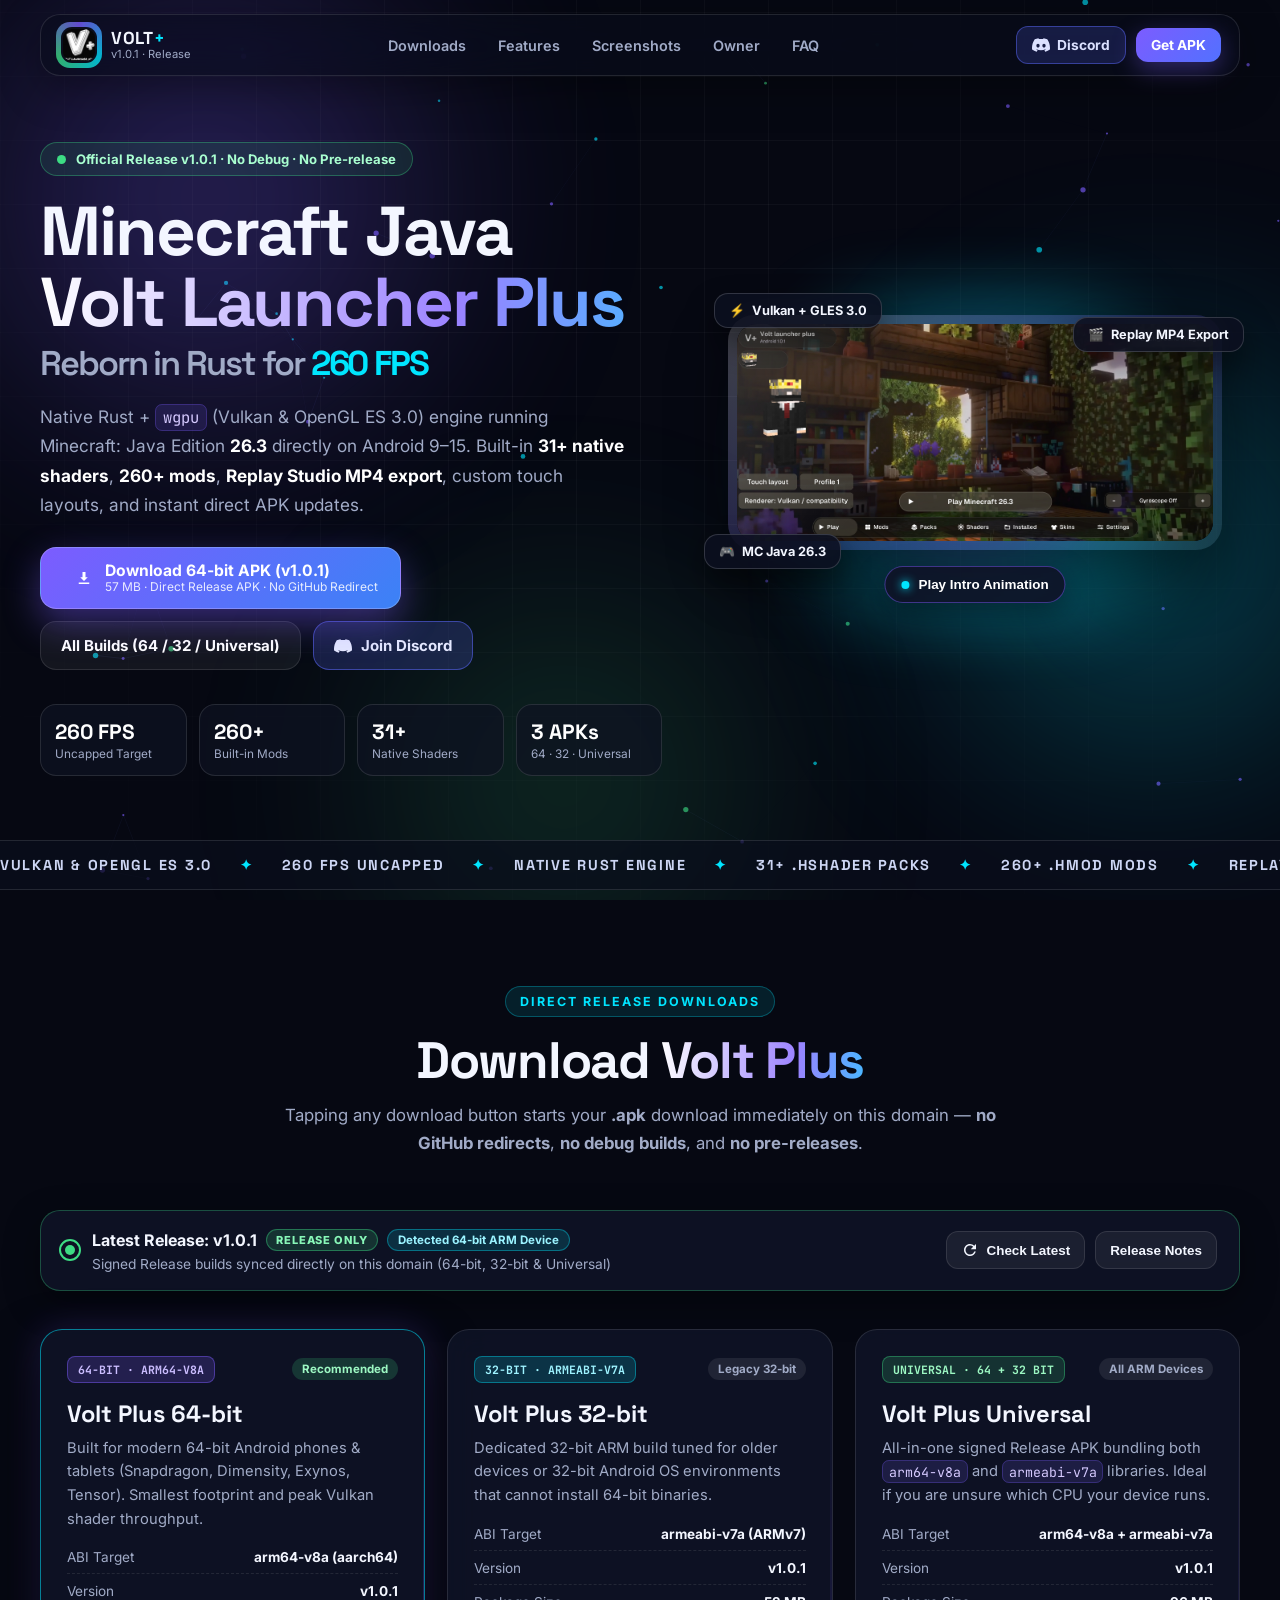
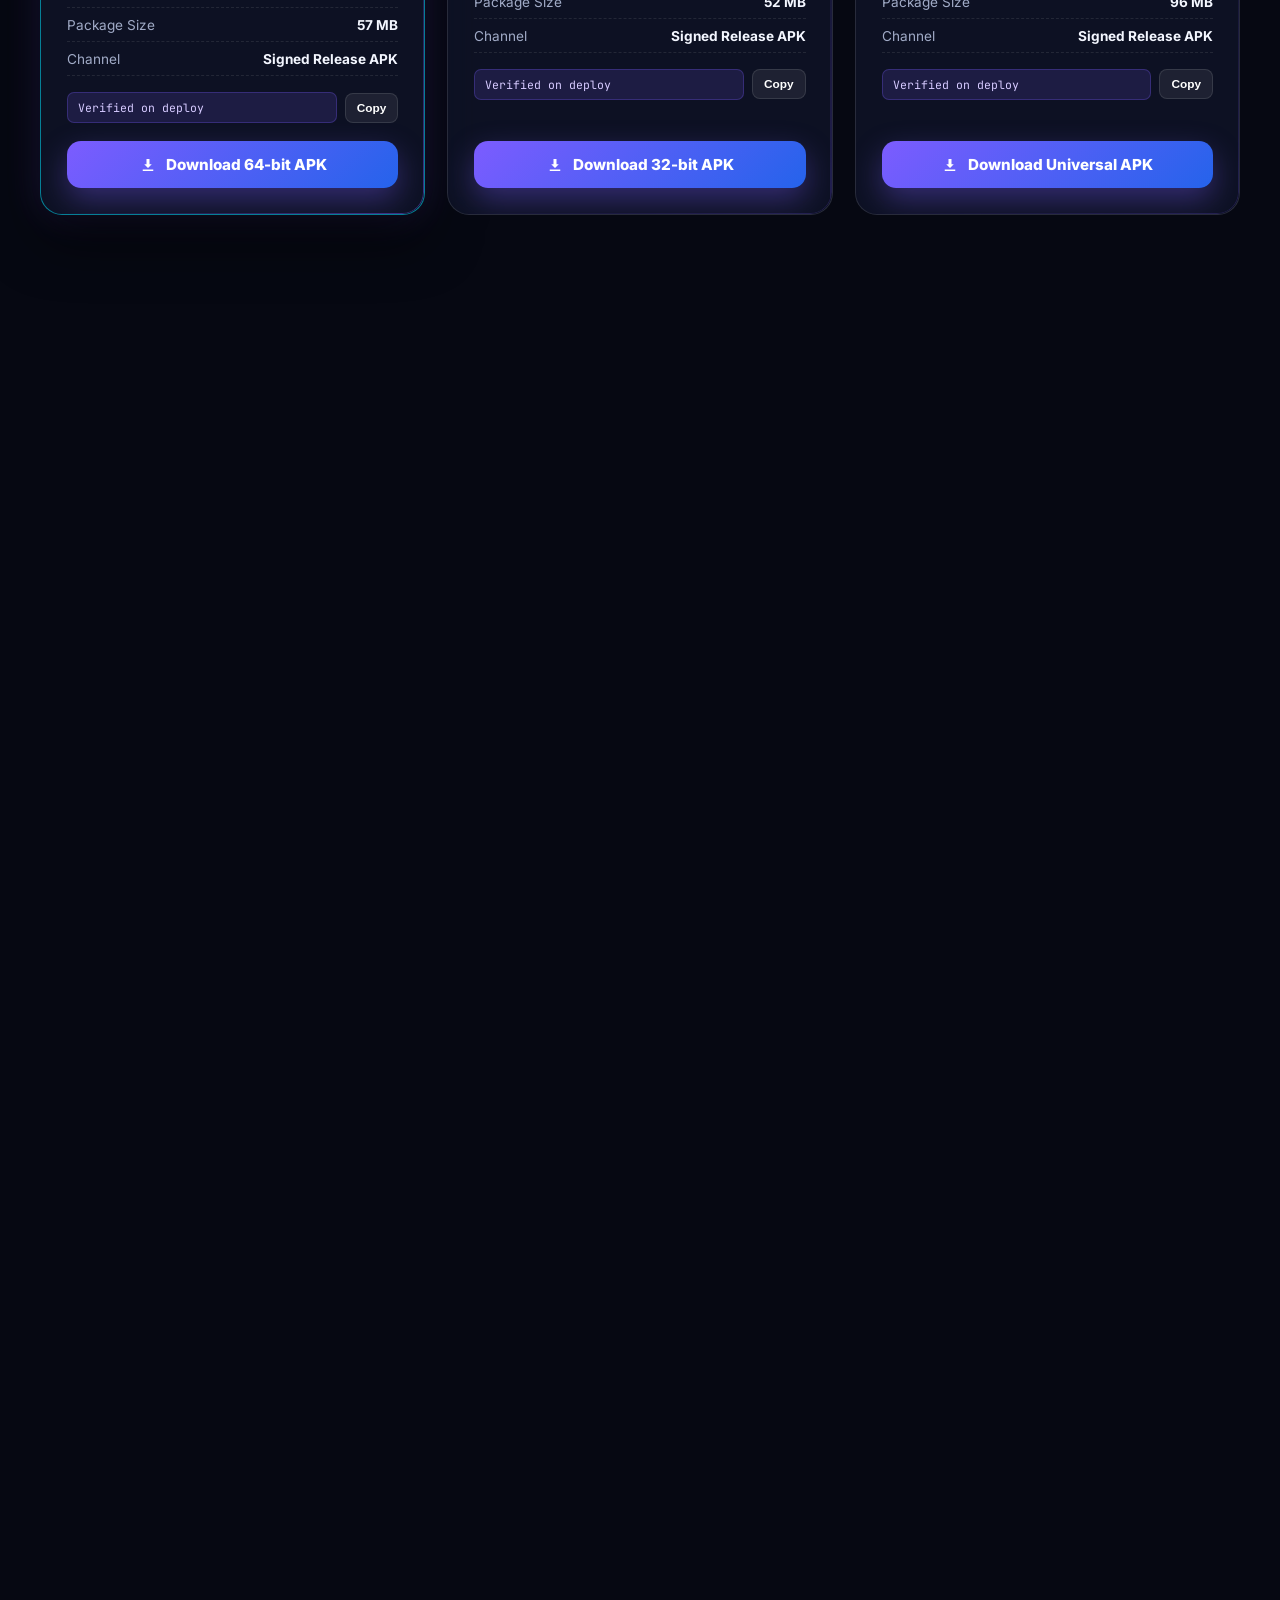
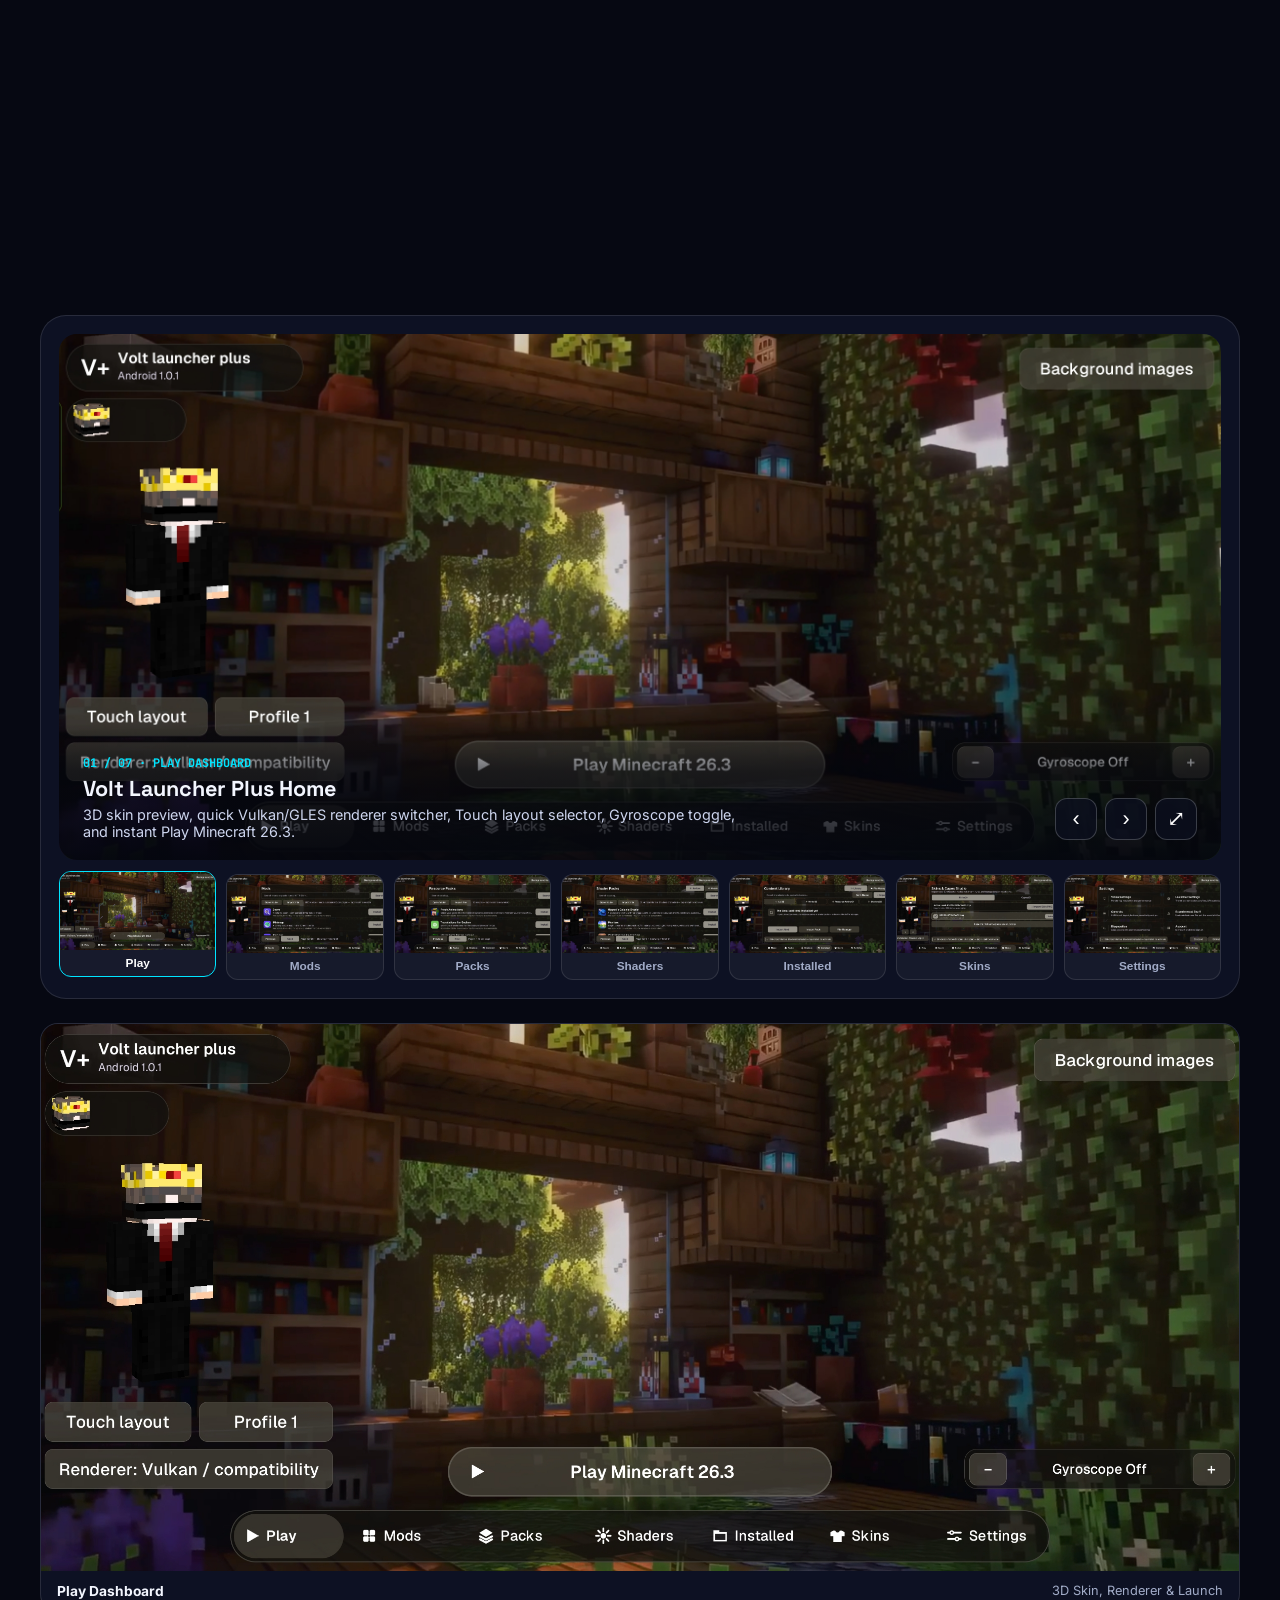
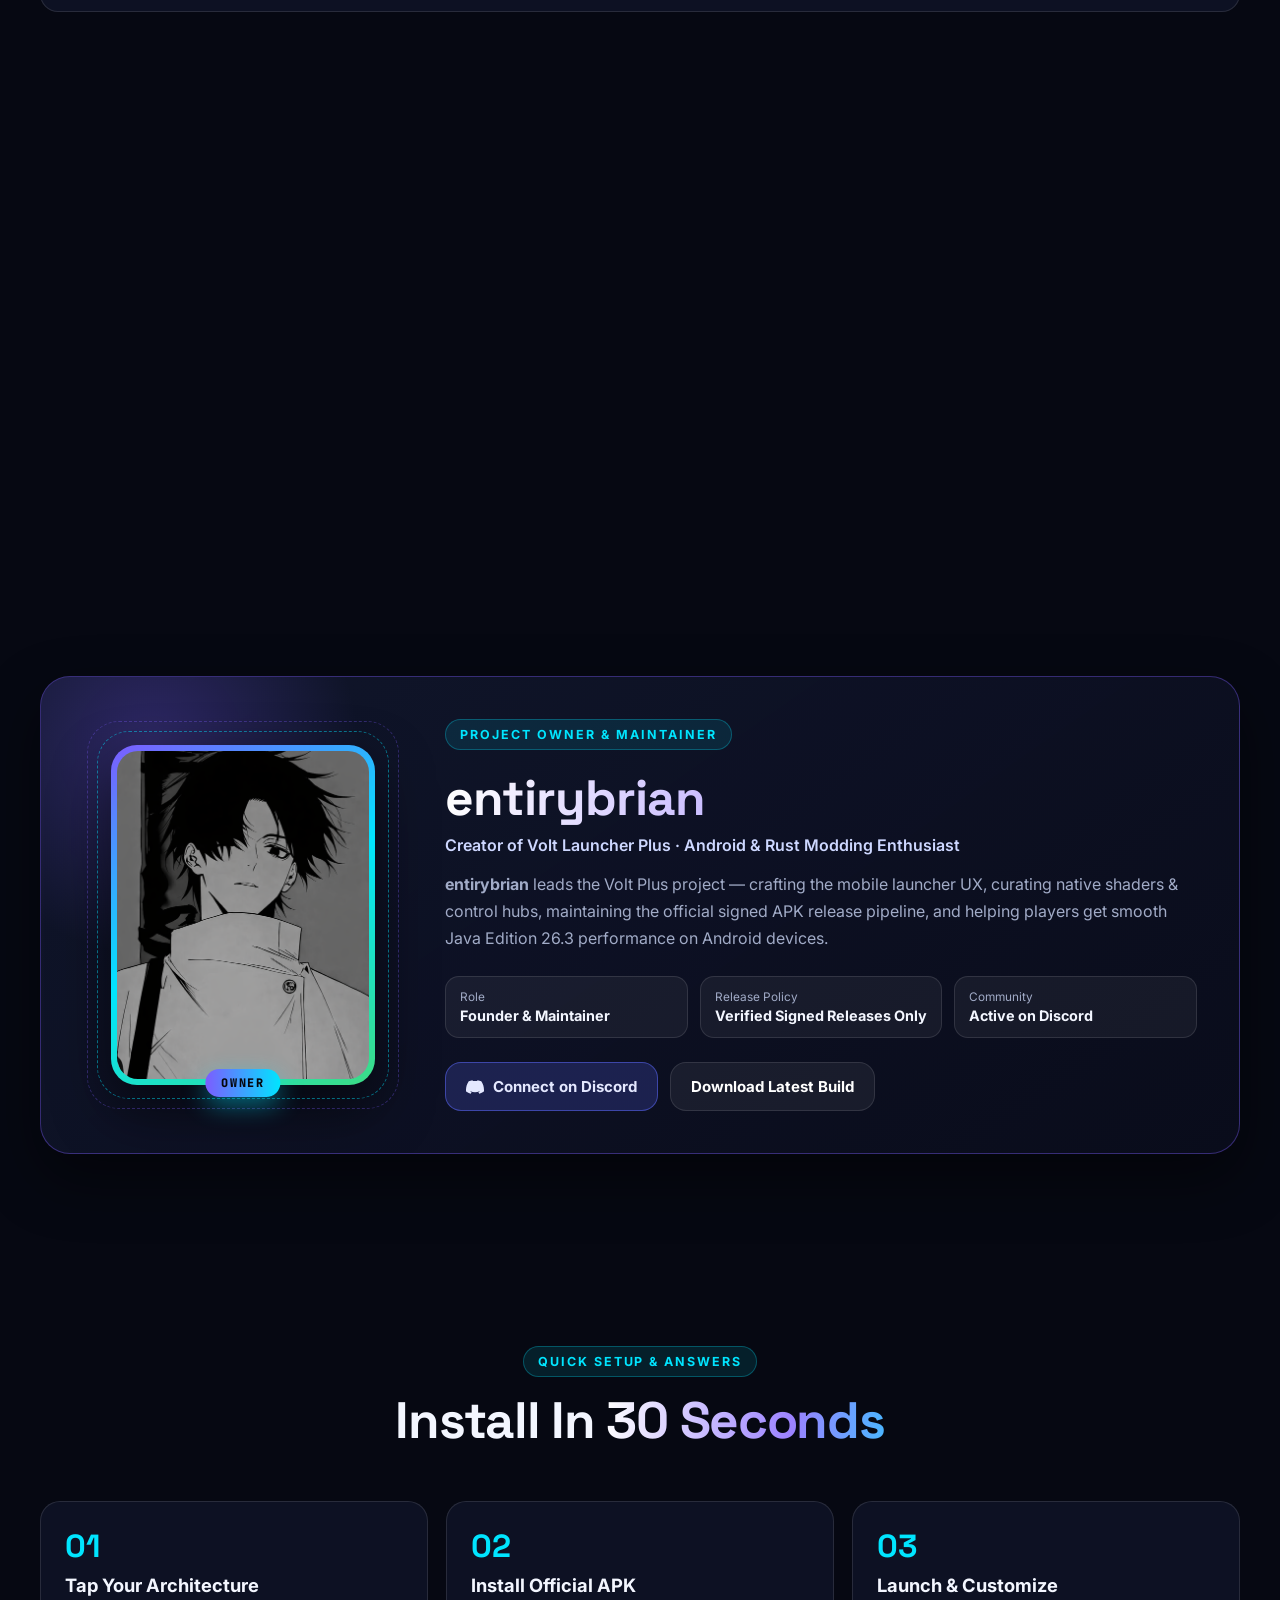
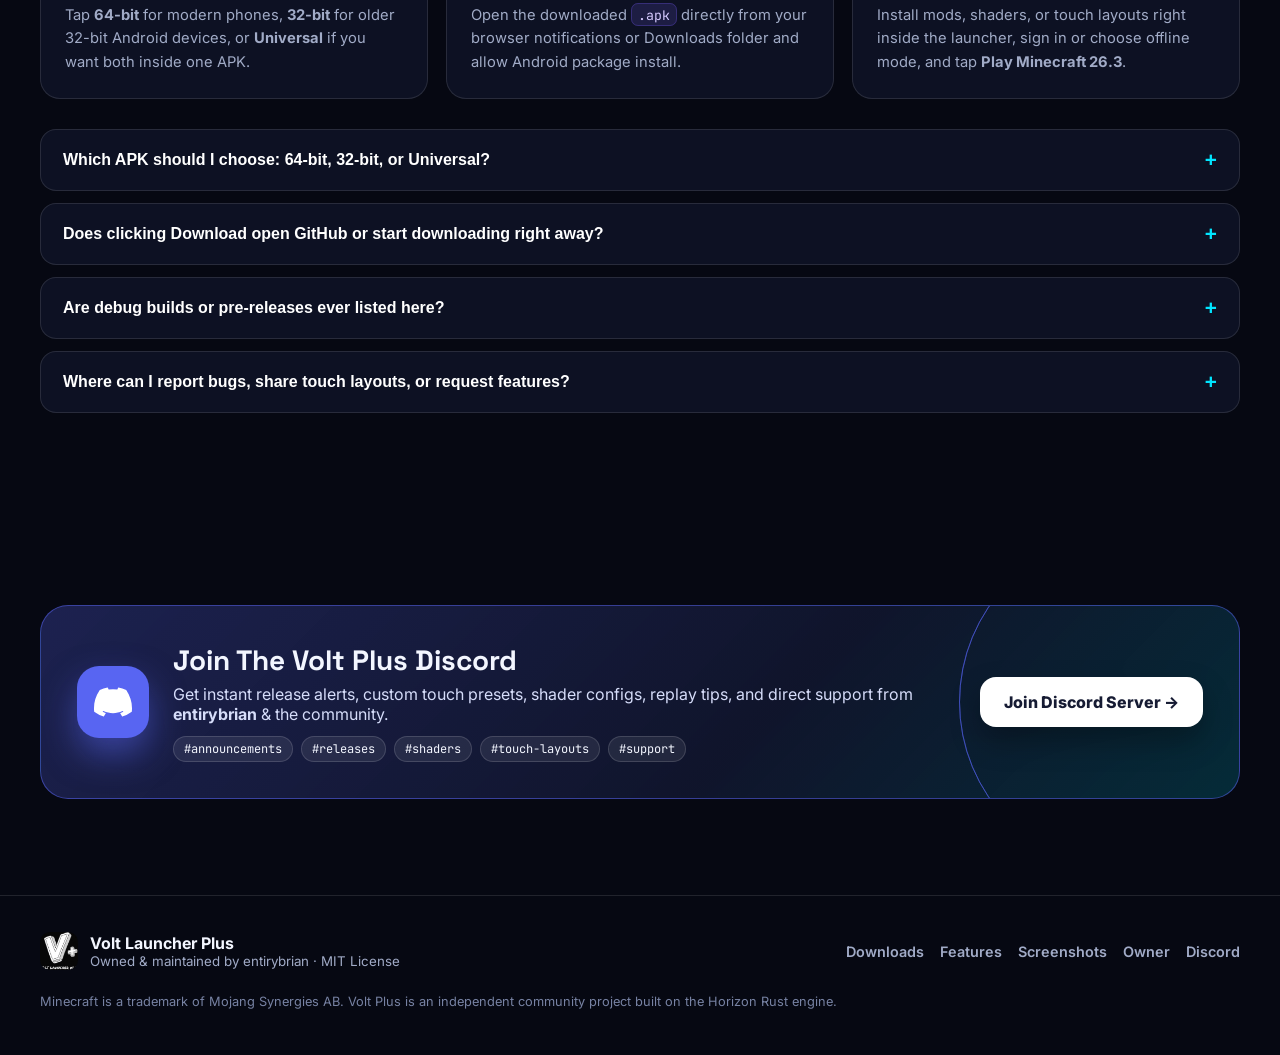
==== website/index.html @ c7ff3bae "Add animated Volt Plus GitHub Pages site with release-only auto-updating APK downloads Co-authored-b" ====
<!DOCTYPE html>
<html lang="en">
<head>
  <meta charset="UTF-8" />
  <meta name="viewport" content="width=device-width, initial-scale=1.0, viewport-fit=cover" />
  <meta name="theme-color" content="#070913" />
  <title>Volt Plus — Native Minecraft Java 26.3 for Android</title>
  <meta
    name="description"
    content="Volt Launcher Plus: high-performance native Android port of Minecraft Java Edition 26.3 powered by Rust & wgpu (Vulkan & GLES 3.0). Download official 64-bit, 32-bit, and Universal Release APKs."
  />
  <meta property="og:title" content="Volt Plus — Native Minecraft Java 26.3 for Android" />
  <meta
    property="og:description"
    content="260 FPS uncapped, built-in shaders, 260+ mods, Replay Studio MP4 export, Control Hub, and direct official Release APK downloads."
  />
  <meta property="og:image" content="assets/screen-launcher.jpg" />
  <link rel="icon" type="image/png" href="assets/logo.png" />
  <link rel="preconnect" href="https://fonts.googleapis.com" />
  <link rel="preconnect" href="https://fonts.gstatic.com" crossorigin />
  <link
    href="https://fonts.googleapis.com/css2?family=Inter:wght@400;500;600;700;800&family=JetBrains+Mono:wght@500;700&family=Space+Grotesk:wght@500;700;800&display=swap"
    rel="stylesheet"
  />
  <link rel="stylesheet" href="styles.css" />
</head>
<body>
  <!-- Scroll progress bar -->
  <div class="scroll-progress" id="scrollProgress" aria-hidden="true"></div>

  <!-- Interactive Animated Background Layers -->
  <canvas id="particleCanvas" aria-hidden="true"></canvas>
  <div class="ambient-bg" aria-hidden="true">
    <div class="aurora-orb orb-1"></div>
    <div class="aurora-orb orb-2"></div>
    <div class="aurora-orb orb-3"></div>
    <div class="perspective-grid"></div>
    <div class="cursor-spotlight" id="cursorSpotlight"></div>
  </div>

  <!-- Floating Glass Navbar -->
  <header class="navbar" id="navbar">
    <div class="nav-inner">
      <a href="#top" class="brand magnetic">
        <span class="brand-logo-wrap">
          <span class="brand-ring"></span>
          <img src="assets/logo.png" alt="Volt Plus Logo" class="brand-logo" />
        </span>
        <span class="brand-text">
          <span class="brand-name">VOLT<span class="brand-plus">+</span></span>
          <span class="brand-sub" id="navVersionSub">Release Channel</span>
        </span>
      </a>

      <nav class="nav-links" aria-label="Primary">
        <a href="#downloads" class="nav-link">Downloads</a>
        <a href="#features" class="nav-link">Features</a>
        <a href="#screenshots" class="nav-link">Screenshots</a>
        <a href="#owner" class="nav-link">Owner</a>
        <a href="#faq" class="nav-link">FAQ</a>
      </nav>

      <div class="nav-actions">
        <a
          href="https://discord.gg/WsBxGsKyhU"
          target="_blank"
          rel="noopener noreferrer"
          class="btn-discord-sm magnetic"
        >
          <svg viewBox="0 0 24 24" class="icon-svg" aria-hidden="true">
            <path fill="currentColor" d="M20.317 4.37a19.791 19.791 0 0 0-4.885-1.515.074.074 0 0 0-.079.037c-.21.375-.444.864-.608 1.25a18.27 18.27 0 0 0-5.487 0 12.64 12.64 0 0 0-.617-1.25.077.077 0 0 0-.079-.037A19.736 19.736 0 0 0 3.677 4.37a.07.07 0 0 0-.032.027C.533 9.046-.32 13.58.099 18.057a.082.082 0 0 0 .031.057 19.9 19.9 0 0 0 5.993 3.03.078.078 0 0 0 .084-.028c.462-.63.874-1.295 1.226-1.994.021-.041.001-.09-.041-.106a13.107 13.107 0 0 1-1.872-.892.077.077 0 0 1-.008-.128 10.2 10.2 0 0 0 .372-.292.074.074 0 0 1 .077-.01c3.928 1.793 8.18 1.793 12.061 0a.074.074 0 0 1 .078.01c.12.098.246.198.373.292a.077.077 0 0 1-.006.127 12.299 12.299 0 0 1-1.873.892.077.077 0 0 0-.041.107c.36.698.772 1.362 1.225 1.993a.076.076 0 0 0 .084.028 19.839 19.839 0 0 0 6.002-3.03.077.077 0 0 0 .032-.054c.5-5.177-.838-9.674-3.549-13.66a.061.061 0 0 0-.031-.028zM8.02 15.33c-1.183 0-2.157-1.085-2.157-2.419 0-1.333.956-2.419 2.157-2.419 1.21 0 2.176 1.096 2.157 2.42 0 1.333-.956 2.418-2.157 2.418zm7.975 0c-1.183 0-2.157-1.085-2.157-2.419 0-1.333.955-2.419 2.157-2.419 1.21 0 2.176 1.096 2.157 2.42 0 1.333-.946 2.418-2.157 2.418z"/>
          </svg>
          <span>Discord</span>
        </a>
        <a href="#downloads" class="btn-primary-sm shimmer-btn magnetic">
          <span>Get APK</span>
        </a>
        <button class="nav-toggle" id="navToggle" aria-label="Toggle Menu" aria-expanded="false">
          <span></span><span></span><span></span>
        </button>
      </div>
    </div>

    <div class="mobile-drawer" id="mobileDrawer">
      <a href="#downloads" class="drawer-link">Downloads (64 / 32 / Universal)</a>
      <a href="#features" class="drawer-link">Features &amp; Engine</a>
      <a href="#screenshots" class="drawer-link">Screenshots</a>
      <a href="#owner" class="drawer-link">Owner — entirybrian</a>
      <a href="#faq" class="drawer-link">FAQ &amp; Install Guide</a>
      <a href="https://discord.gg/WsBxGsKyhU" target="_blank" rel="noopener noreferrer" class="drawer-link discord">
        Join Discord Community
      </a>
    </div>
  </header>

  <main id="top">
    <!-- HERO SECTION -->
    <section class="hero section-pad">
      <div class="container hero-grid">
        <div class="hero-copy">
          <div class="pill-badge reveal" data-delay="0">
            <span class="pulse-dot"></span>
            <span id="heroReleaseLabel">Official Release Channel · No Debug · No Pre-release</span>
          </div>

          <h1 class="hero-title reveal" data-delay="80">
            <span class="line">Minecraft Java</span>
            <span class="line gradient-flow">Volt Launcher Plus</span>
            <span class="line sub-line">
              Reborn in Rust for
              <span class="kinetic-word-wrap">
                <span class="kinetic-word is-active" id="kineticWord">Android</span>
              </span>
            </span>
          </h1>

          <p class="hero-desc reveal" data-delay="160">
            Native Rust + <code>wgpu</code> (Vulkan &amp; OpenGL ES 3.0) engine running Minecraft: Java Edition
            <strong>26.3</strong> directly on Android 9–15. Built-in <strong>31+ native shaders</strong>,
            <strong>260+ mods</strong>, <strong>Replay Studio MP4 export</strong>, custom touch layouts,
            and instant direct APK updates.
          </p>

          <div class="hero-cta-row reveal" data-delay="240">
            <a
              href="./downloads/Volt-Plus-arm64-v8a.apk"
              download="Volt-Plus-arm64-v8a.apk"
              class="btn-hero-primary shimmer-btn magnetic js-apk-download"
              id="heroSmartDownload"
              data-abi="arm64"
            >
              <span class="btn-glow"></span>
              <svg viewBox="0 0 24 24" class="icon-svg" aria-hidden="true">
                <path fill="currentColor" d="M12 16l-5-5h3V4h4v7h3l-5 5zm-7 4v-2h14v2H5z"/>
              </svg>
              <span class="btn-label-stack">
                <strong id="heroBtnTitle">Download Latest APK</strong>
                <small id="heroBtnSub">Auto-syncing latest release...</small>
              </span>
            </a>

            <a href="#downloads" class="btn-hero-secondary magnetic">
              <span>All Builds (64 / 32 / Universal)</span>
            </a>

            <a
              href="https://discord.gg/WsBxGsKyhU"
              target="_blank"
              rel="noopener noreferrer"
              class="btn-hero-discord magnetic"
            >
              <svg viewBox="0 0 24 24" class="icon-svg" aria-hidden="true">
                <path fill="currentColor" d="M20.317 4.37a19.791 19.791 0 0 0-4.885-1.515.074.074 0 0 0-.079.037c-.21.375-.444.864-.608 1.25a18.27 18.27 0 0 0-5.487 0 12.64 12.64 0 0 0-.617-1.25.077.077 0 0 0-.079-.037A19.736 19.736 0 0 0 3.677 4.37a.07.07 0 0 0-.032.027C.533 9.046-.32 13.58.099 18.057a.082.082 0 0 0 .031.057 19.9 19.9 0 0 0 5.993 3.03.078.078 0 0 0 .084-.028c.462-.63.874-1.295 1.226-1.994.021-.041.001-.09-.041-.106a13.107 13.107 0 0 1-1.872-.892.077.077 0 0 1-.008-.128 10.2 10.2 0 0 0 .372-.292.074.074 0 0 1 .077-.01c3.928 1.793 8.18 1.793 12.061 0a.074.074 0 0 1 .078.01c.12.098.246.198.373.292a.077.077 0 0 1-.006.127 12.299 12.299 0 0 1-1.873.892.077.077 0 0 0-.041.107c.36.698.772 1.362 1.225 1.993a.076.076 0 0 0 .084.028 19.839 19.839 0 0 0 6.002-3.03.077.077 0 0 0 .032-.054c.5-5.177-.838-9.674-3.549-13.66a.061.061 0 0 0-.031-.028z"/>
              </svg>
              <span>Join Discord</span>
            </a>
          </div>

          <div class="hero-stats reveal" data-delay="320">
            <div class="stat-pill">
              <span class="stat-num" data-count="260" data-suffix=" FPS">0</span>
              <span class="stat-label">Uncapped Target</span>
            </div>
            <div class="stat-pill">
              <span class="stat-num" data-count="260" data-suffix="+">0</span>
              <span class="stat-label">Built-in Mods</span>
            </div>
            <div class="stat-pill">
              <span class="stat-num" data-count="31" data-suffix="+">0</span>
              <span class="stat-label">Native Shaders</span>
            </div>
            <div class="stat-pill">
              <span class="stat-num" data-count="3" data-suffix=" APKs">0</span>
              <span class="stat-label">64 · 32 · Universal</span>
            </div>
          </div>
        </div>

        <!-- Interactive 3D Phone Mockup -->
        <div class="hero-visual reveal" data-delay="180">
          <div class="phone-stage tilt-card" id="heroPhoneStage">
            <div class="phone-aura"></div>
            <div class="phone-frame">
              <div class="phone-bezel">
                <img
                  src="assets/screen-launcher.jpg"
                  alt="Volt Launcher Plus Home Screen"
                  class="phone-screen is-visible"
                  id="heroPreviewImg"
                />
                <img
                  src="assets/intro.gif"
                  alt="Volt Plus Launch Intro Animation"
                  class="phone-screen"
                  id="heroIntroGif"
                />
                <div class="phone-shine"></div>
              </div>
            </div>

            <button class="preview-mode-toggle magnetic" id="toggleIntroPreview" type="button">
              <span class="toggle-dot"></span>
              <span id="toggleIntroLabel">Play Intro Animation</span>
            </button>

            <div class="float-chip chip-1">
              <span class="chip-icon">⚡</span>
              <span>Vulkan + GLES 3.0</span>
            </div>
            <div class="float-chip chip-2">
              <span class="chip-icon">🎬</span>
              <span>Replay MP4 Export</span>
            </div>
            <div class="float-chip chip-3">
              <span class="chip-icon">🎮</span>
              <span>MC Java 26.3</span>
            </div>
          </div>
        </div>
      </div>
    </section>

    <!-- INFINITE KINETIC MARQUEE -->
    <div class="marquee-wrap" aria-hidden="true">
      <div class="marquee-track">
        <span>VULKAN &amp; OPENGL ES 3.0</span>
        <span class="sep">✦</span>
        <span>260 FPS UNCAPPED</span>
        <span class="sep">✦</span>
        <span>NATIVE RUST ENGINE</span>
        <span class="sep">✦</span>
        <span>31+ .HSHADER PACKS</span>
        <span class="sep">✦</span>
        <span>260+ .HMOD MODS</span>
        <span class="sep">✦</span>
        <span>REPLAY STUDIO MP4</span>
        <span class="sep">✦</span>
        <span>CONTROL HUB &amp; TOUCH EDITOR</span>
        <span class="sep">✦</span>
        <span>FULL SAF STORAGE</span>
        <span class="sep">✦</span>
        <span>JAVA MULTIPLAYER</span>
        <span class="sep">✦</span>
        <span>VULKAN &amp; OPENGL ES 3.0</span>
        <span class="sep">✦</span>
        <span>260 FPS UNCAPPED</span>
        <span class="sep">✦</span>
        <span>NATIVE RUST ENGINE</span>
        <span class="sep">✦</span>
        <span>31+ .HSHADER PACKS</span>
        <span class="sep">✦</span>
        <span>260+ .HMOD MODS</span>
        <span class="sep">✦</span>
        <span>REPLAY STUDIO MP4</span>
        <span class="sep">✦</span>
      </div>
    </div>

    <!-- DOWNLOADS SECTION -->
    <section id="downloads" class="section-pad">
      <div class="container">
        <div class="section-head reveal">
          <span class="eyebrow">Direct Release Downloads</span>
          <h2 class="section-title">
            Download <span class="gradient-flow">Volt Plus</span>
          </h2>
          <p class="section-sub">
            Tapping any download button starts your <strong>.apk</strong> download immediately on this domain —
            <strong>no GitHub redirects</strong>, <strong>no debug builds</strong>, and <strong>no pre-releases</strong>.
          </p>
        </div>

        <!-- Live Auto-Sync Release Status Bar -->
        <div class="release-bar reveal" data-delay="80">
          <div class="release-bar-left">
            <span class="live-indicator">
              <span class="live-ping"></span>
              <span class="live-core"></span>
            </span>
            <div>
              <div class="release-title-row">
                <strong id="releaseVersionBadge">Checking latest release...</strong>
                <span class="tag-strict">RELEASE ONLY</span>
                <span class="tag-device" id="deviceDetectTag">Detecting device ABI...</span>
              </div>
              <p class="release-meta-line" id="releaseMetaLine">
                Automatically syncing with the newest published stable Release (drafts, debug APKs &amp; pre-releases excluded).
              </p>
            </div>
          </div>
          <div class="release-bar-actions">
            <button type="button" class="btn-ghost-sm magnetic" id="refreshReleaseBtn">
              <svg viewBox="0 0 24 24" class="icon-svg spin-on-active" aria-hidden="true">
                <path fill="currentColor" d="M17.65 6.35A7.958 7.958 0 0 0 12 4c-4.42 0-7.99 3.58-7.99 8s3.57 8 7.99 8c3.73 0 6.84-2.55 7.73-6h-2.08A5.99 5.99 0 0 1 12 18c-3.31 0-6-2.69-6-6s2.69-6 6-6c1.66 0 3.14.69 4.22 1.78L13 11h7V4l-2.35 2.35z"/>
              </svg>
              <span>Check Latest</span>
            </button>
            <button type="button" class="btn-ghost-sm magnetic" id="toggleReleaseNotesBtn">
              <span>Release Notes</span>
            </button>
          </div>
        </div>

        <!-- Collapsible Release Changelog -->
        <div class="release-notes-panel" id="releaseNotesPanel" aria-hidden="true">
          <div class="release-notes-inner">
            <h3 id="releaseNotesHeading">Latest Official Release Notes</h3>
            <pre id="releaseNotesBody">Loading latest stable release details...</pre>
          </div>
        </div>

        <!-- 3 APK Download Cards: 64-bit, 32-bit, Universal -->
        <div class="download-grid">
          <!-- 64-bit ARM64 -->
          <article class="dl-card tilt-card reveal" data-delay="0" data-abi="arm64" id="card-arm64">
            <div class="card-border-beam"></div>
            <div class="dl-card-top">
              <span class="arch-chip arch-64">64-BIT · ARM64-V8A</span>
              <span class="rec-badge" id="badge-arm64">Recommended</span>
            </div>
            <h3 class="dl-title">Volt Plus 64-bit</h3>
            <p class="dl-desc">
              Built for modern 64-bit Android phones &amp; tablets (Snapdragon, Dimensity, Exynos, Tensor).
              Smallest footprint and peak Vulkan shader throughput.
            </p>
            <ul class="dl-specs">
              <li><span>ABI Target</span><strong>arm64-v8a (aarch64)</strong></li>
              <li><span>Version</span><strong class="js-ver">—</strong></li>
              <li><span>Package Size</span><strong id="size-arm64">~57 MB</strong></li>
              <li><span>Channel</span><strong>Signed Release APK</strong></li>
            </ul>
            <div class="sha-row">
              <code id="sha-arm64" class="sha-code">SHA-256 verifying...</code>
              <button type="button" class="copy-sha-btn" data-copy-target="sha-arm64" title="Copy SHA-256">Copy</button>
            </div>
            <a
              id="dl-arm64"
              href="./downloads/Volt-Plus-arm64-v8a.apk"
              download="Volt-Plus-arm64-v8a.apk"
              class="btn-download shimmer-btn magnetic js-apk-download"
              data-abi="arm64"
            >
              <svg viewBox="0 0 24 24" class="icon-svg" aria-hidden="true">
                <path fill="currentColor" d="M12 16l-5-5h3V4h4v7h3l-5 5zm-7 4v-2h14v2H5z"/>
              </svg>
              <span>Download 64-bit APK</span>
            </a>
          </article>

          <!-- 32-bit ARMv7 -->
          <article class="dl-card tilt-card reveal" data-delay="100" data-abi="armv7" id="card-armv7">
            <div class="card-border-beam"></div>
            <div class="dl-card-top">
              <span class="arch-chip arch-32">32-BIT · ARMEABI-V7A</span>
              <span class="rec-badge subtle" id="badge-armv7">Legacy 32-bit</span>
            </div>
            <h3 class="dl-title">Volt Plus 32-bit</h3>
            <p class="dl-desc">
              Dedicated 32-bit ARM build tuned for older devices or 32-bit Android OS environments that cannot install 64-bit binaries.
            </p>
            <ul class="dl-specs">
              <li><span>ABI Target</span><strong>armeabi-v7a (ARMv7)</strong></li>
              <li><span>Version</span><strong class="js-ver">—</strong></li>
              <li><span>Package Size</span><strong id="size-armv7">~52 MB</strong></li>
              <li><span>Channel</span><strong>Signed Release APK</strong></li>
            </ul>
            <div class="sha-row">
              <code id="sha-armv7" class="sha-code">SHA-256 verifying...</code>
              <button type="button" class="copy-sha-btn" data-copy-target="sha-armv7" title="Copy SHA-256">Copy</button>
            </div>
            <a
              id="dl-armv7"
              href="./downloads/Volt-Plus-armeabi-v7a.apk"
              download="Volt-Plus-armeabi-v7a.apk"
              class="btn-download shimmer-btn magnetic js-apk-download"
              data-abi="armv7"
            >
              <svg viewBox="0 0 24 24" class="icon-svg" aria-hidden="true">
                <path fill="currentColor" d="M12 16l-5-5h3V4h4v7h3l-5 5zm-7 4v-2h14v2H5z"/>
              </svg>
              <span>Download 32-bit APK</span>
            </a>
          </article>

          <!-- Universal -->
          <article class="dl-card tilt-card reveal" data-delay="200" data-abi="universal" id="card-universal">
            <div class="card-border-beam"></div>
            <div class="dl-card-top">
              <span class="arch-chip arch-uni">UNIVERSAL · 64 + 32 BIT</span>
              <span class="rec-badge subtle" id="badge-universal">All ARM Devices</span>
            </div>
            <h3 class="dl-title">Volt Plus Universal</h3>
            <p class="dl-desc">
              All-in-one signed Release APK bundling both <code>arm64-v8a</code> and <code>armeabi-v7a</code> libraries. Ideal if you are unsure which CPU your device runs.
            </p>
            <ul class="dl-specs">
              <li><span>ABI Target</span><strong>arm64-v8a + armeabi-v7a</strong></li>
              <li><span>Version</span><strong class="js-ver">—</strong></li>
              <li><span>Package Size</span><strong id="size-universal">~96 MB</strong></li>
              <li><span>Channel</span><strong>Signed Release APK</strong></li>
            </ul>
            <div class="sha-row">
              <code id="sha-universal" class="sha-code">SHA-256 verifying...</code>
              <button type="button" class="copy-sha-btn" data-copy-target="sha-universal" title="Copy SHA-256">Copy</button>
            </div>
            <a
              id="dl-universal"
              href="./downloads/Volt-Plus-universal.apk"
              download="Volt-Plus-universal.apk"
              class="btn-download shimmer-btn magnetic js-apk-download"
              data-abi="universal"
            >
              <svg viewBox="0 0 24 24" class="icon-svg" aria-hidden="true">
                <path fill="currentColor" d="M12 16l-5-5h3V4h4v7h3l-5 5zm-7 4v-2h14v2H5z"/>
              </svg>
              <span>Download Universal APK</span>
            </a>
          </article>
        </div>
      </div>
    </section>

    <!-- INTERACTIVE FEATURE ENGINE & BENTO SHOWCASE -->
    <section id="features" class="section-pad">
      <div class="container">
        <div class="section-head reveal">
          <span class="eyebrow">Engineered For Speed &amp; Control</span>
          <h2 class="section-title">
            Everything Inside <span class="gradient-flow">Volt Plus</span>
          </h2>
          <p class="section-sub">
            Switch tabs or explore every subsystem below — every tool you need for mobile Java Edition without compromises.
          </p>
        </div>

        <!-- Animated Interactive Tabs -->
        <div class="feature-tabs-shell reveal" data-delay="80">
          <div class="feature-tablist" role="tablist" aria-label="Volt Plus Subsystems">
            <button class="ftab is-active" role="tab" aria-selected="true" data-tab="engine">⚡ Vulkan &amp; 260 FPS</button>
            <button class="ftab" role="tab" aria-selected="false" data-tab="controls">🎮 Control Hub</button>
            <button class="ftab" role="tab" aria-selected="false" data-tab="replay">🎬 Replay MP4 Studio</button>
            <button class="ftab" role="tab" aria-selected="false" data-tab="content">📦 Mods, Packs &amp; Shaders</button>
            <button class="ftab" role="tab" aria-selected="false" data-tab="multiplayer">🌐 Multiplayer &amp; SAF</button>
          </div>

          <div class="feature-stage">
            <div class="ftab-panel is-active" data-panel="engine">
              <div class="panel-text">
                <span class="panel-tag">Horizon Rust + wgpu Renderer</span>
                <h3>Uncapped Frame Rates &amp; Native Shaders</h3>
                <p>
                  Built directly on a native Rust rendering pipeline targeting Vulkan 1.0+ and OpenGL ES 3.0.
                  Includes asynchronous chunk meshing, cave &amp; entity culling, dynamic resolution scaling (25–100%),
                  and 31+ built-in <code>.hshader</code> projects with volumetric clouds, sun shafts, water reflections, and shadow cascades.
                </p>
                <div class="mini-bars">
                  <div class="bar-row">
                    <span>Vulkan Frame Pacing</span>
                    <div class="bar-track"><div class="bar-fill" style="--w: 96%"></div></div>
                    <strong>260 FPS</strong>
                  </div>
                  <div class="bar-row">
                    <span>Resolution Scaling</span>
                    <div class="bar-track"><div class="bar-fill" style="--w: 100%"></div></div>
                    <strong>25–100%</strong>
                  </div>
                  <div class="bar-row">
                    <span>Android API Support</span>
                    <div class="bar-track"><div class="bar-fill" style="--w: 90%"></div></div>
                    <strong>API 28–35</strong>
                  </div>
                </div>
              </div>
              <div class="panel-media">
                <img src="assets/screen-shaders.jpg" alt="Shader Packs Catalog" />
              </div>
            </div>

            <div class="ftab-panel" data-panel="controls">
              <div class="panel-text">
                <span class="panel-tag">Mobile Input Architecture</span>
                <h3>V+ Control Hub &amp; Live Layout Editor</h3>
                <p>
                  Choose between four tailored touch styles including MCPE Bedrock and GoyControl, enable the dynamic floating
                  joystick, adjust button opacity &amp; scaling per control, or import external Java control profiles cleanly.
                  Includes optional gyroscope aiming with live calibration directly in the launcher.
                </p>
                <ul class="bullet-list">
                  <li>4 built-in touch presets + full drag-and-drop Layout Editor</li>
                  <li>Floating V+ Control Hub with quick-toggle tabs during gameplay</li>
                  <li>Keyboard, mouse capture &amp; hardware gamepad support</li>
                </ul>
              </div>
              <div class="panel-media">
                <img src="assets/screen-settings.jpg" alt="Volt Plus Control Settings" />
              </div>
            </div>

            <div class="ftab-panel" data-panel="replay">
              <div class="panel-text">
                <span class="panel-tag">Offline H.264 / MediaMuxer Pipeline</span>
                <h3>Replay Mod &amp; 1440p Screen Recorder</h3>
                <p>
                  Record multiplayer &amp; singleplayer sessions to <code>.mcpr</code> archives, scrub timelines smoothly,
                  place spline camera &amp; time keyframes, and export clean HUD-free MP4 cinematics up to 1440p using Android's
                  hardware <code>MediaCodec</code> encoder — plus a real-time screen recorder up to 165 FPS.
                </p>
                <ul class="bullet-list">
                  <li>Non-overlapping position &amp; time keyframes with smooth preview</li>
                  <li>Direct export into <code>Movies/VoltPlus</code> via MediaStore</li>
                  <li>Configurable audio source (In-Game, Microphone, or Silent)</li>
                </ul>
              </div>
              <div class="panel-media">
                <img src="assets/screen-launcher.jpg" alt="Volt Plus Launcher & Replay Integration" />
              </div>
            </div>

            <div class="ftab-panel" data-panel="content">
              <div class="panel-text">
                <span class="panel-tag">Built-In Discovery &amp; File Manager</span>
                <h3>260+ Mods, Modrinth Packs &amp; CurseForge Worlds</h3>
                <p>
                  Browse and install 260 curated <code>.hmod</code> Horizon mods, download Modrinth resource packs &amp; shader packs,
                  install 31+ native <code>.hshader</code> shaders, explore CurseForge Worlds, and manage every folder from the
                  built-in Content Library &amp; File Manager.
                </p>
                <ul class="bullet-list">
                  <li>1-tap install &amp; toggle for Mods, Resource Packs, and Shaders</li>
                  <li>3D Skins &amp; Capes Studio with Classic (4px) / Slim (3px) toggle</li>
                  <li>Curated .hshader projects ready out of the box</li>
                </ul>
              </div>
              <div class="panel-media">
                <img src="assets/screen-mods.jpg" alt="Mods Browser" />
              </div>
            </div>

            <div class="ftab-panel" data-panel="multiplayer">
              <div class="panel-text">
                <span class="panel-tag">Seamless Connectivity &amp; Storage</span>
                <h3>Java Multiplayer, Discord RPC &amp; Full SAF</h3>
                <p>
                  Connect directly to Minecraft Java Edition 26.3 servers and LAN worlds with Microsoft authentication or offline profiles.
                  Share live status via Discord Rich Presence and import/export worlds, skins, packs, and controls effortlessly
                  through Android's Storage Access Framework.
                </p>
                <ul class="bullet-list">
                  <li>In-app updater checking stable Releases automatically</li>
                  <li>Full SAF document provider read &amp; write access</li>
                  <li>Native Discord Rich Presence bridge</li>
                </ul>
              </div>
              <div class="panel-media">
                <img src="assets/screen-library.jpg" alt="Content Library & File Manager" />
              </div>
            </div>
          </div>
        </div>

        <!-- Animated Bento Grid -->
        <div class="bento-grid">
          <div class="bento-card tilt-card reveal" data-delay="0">
            <div class="bento-icon">🚀</div>
            <h4>Zero-Latency Startup</h4>
            <p>Custom 1080p60 launch intro &amp; warm Rust initialization straight into your world or server.</p>
          </div>
          <div class="bento-card tilt-card reveal" data-delay="60">
            <div class="bento-icon">🛡️</div>
            <h4>Signed Release Integrity</h4>
            <p>Consistent release certificate across 64-bit, 32-bit, and Universal builds for clean in-place updates.</p>
          </div>
          <div class="bento-card tilt-card reveal" data-delay="120">
            <div class="bento-icon">🎨</div>
            <h4>Skins &amp; Capes Studio</h4>
            <p>Real-time 3D player inspection, local PNG gallery, and arm thickness switching in one tap.</p>
          </div>
          <div class="bento-card tilt-card reveal" data-delay="180">
            <div class="bento-icon">🧭</div>
            <h4>Gyroscope Aiming</h4>
            <p>Hardware sensor-driven camera micro-aiming with adjustable sensitivity right on the main play dock.</p>
          </div>
          <div class="bento-card tilt-card reveal" data-delay="240">
            <div class="bento-icon">🌍</div>
            <h4>CurseForge Worlds</h4>
            <p>Discover and import custom maps directly inside the launcher alongside your local saves.</p>
          </div>
          <div class="bento-card tilt-card reveal" data-delay="300">
            <div class="bento-icon">🔋</div>
            <h4>Battery &amp; Thermals Control</h4>
            <p>Choose between uncapped 260 FPS competitive mode or smooth VSync power-saving presets.</p>
          </div>
        </div>
      </div>
    </section>

    <!-- SCREENSHOTS SECTION (All 7 User Screenshots) -->
    <section id="screenshots" class="section-pad">
      <div class="container">
        <div class="section-head reveal">
          <span class="eyebrow">In-App Showcase</span>
          <h2 class="section-title">
            <span class="gradient-flow">Screenshots</span> Gallery
          </h2>
          <p class="section-sub">
            Every screen inside Volt Launcher Plus — tap any screenshot to inspect it in full-screen high resolution.
          </p>
        </div>

        <!-- Animated Main Carousel Spotlight -->
        <div class="carousel-shell reveal" data-delay="80">
          <div class="carousel-stage">
            <img
              src="assets/screen-launcher.jpg"
              alt="Volt Launcher Plus Dashboard"
              id="carouselMainImg"
              class="carousel-main-img"
            />
            <div class="carousel-overlay-bar">
              <div>
                <span class="carousel-tag" id="carouselTag">01 / 07 · PLAY DASHBOARD</span>
                <h3 id="carouselTitle">Volt Launcher Plus Home</h3>
                <p id="carouselDesc">3D skin preview, quick Vulkan/GLES renderer switcher, Touch layout selector, Gyroscope toggle, and instant Play Minecraft 26.3.</p>
              </div>
              <div class="carousel-controls">
                <button type="button" class="c-btn magnetic" id="prevSlideBtn" aria-label="Previous Screenshot">‹</button>
                <button type="button" class="c-btn magnetic" id="nextSlideBtn" aria-label="Next Screenshot">›</button>
                <button type="button" class="c-btn zoom magnetic" id="openLightboxBtn" aria-label="Fullscreen Screenshot">⤢</button>
              </div>
            </div>
          </div>

          <div class="carousel-thumbs" id="carouselThumbs">
            <button type="button" class="thumb is-active" data-index="0">
              <img src="assets/screen-launcher.jpg" alt="Play Dashboard" />
              <span>Play</span>
            </button>
            <button type="button" class="thumb" data-index="1">
              <img src="assets/screen-mods.jpg" alt="Mods Browser" />
              <span>Mods</span>
            </button>
            <button type="button" class="thumb" data-index="2">
              <img src="assets/screen-packs.jpg" alt="Resource Packs" />
              <span>Packs</span>
            </button>
            <button type="button" class="thumb" data-index="3">
              <img src="assets/screen-shaders.jpg" alt="Shader Packs" />
              <span>Shaders</span>
            </button>
            <button type="button" class="thumb" data-index="4">
              <img src="assets/screen-library.jpg" alt="Content Library" />
              <span>Installed</span>
            </button>
            <button type="button" class="thumb" data-index="5">
              <img src="assets/screen-skins.jpg" alt="Skins Studio" />
              <span>Skins</span>
            </button>
            <button type="button" class="thumb" data-index="6">
              <img src="assets/screen-settings.jpg" alt="Settings" />
              <span>Settings</span>
            </button>
          </div>
        </div>

        <!-- All Screenshots Responsive Animated Grid -->
        <div class="shots-grid" id="shotsGrid">
          <figure class="shot-card tilt-card reveal" data-index="0" data-delay="0">
            <img src="assets/screen-launcher.jpg" alt="Volt Launcher Plus Dashboard" loading="lazy" />
            <figcaption><strong>Play Dashboard</strong><span>3D Skin, Renderer &amp; Launch</span></figcaption>
          </figure>
          <figure class="shot-card tilt-card reveal" data-index="1" data-delay="50">
            <img src="assets/screen-mods.jpg" alt="Mods Catalog" loading="lazy" />
            <figcaption><strong>Mods Catalog</strong><span>260 Horizon Mods</span></figcaption>
          </figure>
          <figure class="shot-card tilt-card reveal" data-index="2" data-delay="100">
            <img src="assets/screen-packs.jpg" alt="Resource Packs" loading="lazy" />
            <figcaption><strong>Resource Packs</strong><span>Modrinth Instant Install</span></figcaption>
          </figure>
          <figure class="shot-card tilt-card reveal" data-index="3" data-delay="150">
            <img src="assets/screen-shaders.jpg" alt="Shader Packs" loading="lazy" />
            <figcaption><strong>Shader Packs</strong><span>31 Horizon Native Shaders</span></figcaption>
          </figure>
          <figure class="shot-card tilt-card reveal" data-index="4" data-delay="200">
            <img src="assets/screen-library.jpg" alt="Content Library" loading="lazy" />
            <figcaption><strong>Content Library</strong><span>Library &amp; File Manager</span></figcaption>
          </figure>
          <figure class="shot-card tilt-card reveal" data-index="5" data-delay="250">
            <img src="assets/screen-skins.jpg" alt="Skins &amp; Capes Studio" loading="lazy" />
            <figcaption><strong>Skins &amp; Capes Studio</strong><span>3D Model &amp; Arm Style</span></figcaption>
          </figure>
          <figure class="shot-card tilt-card reveal" data-index="6" data-delay="300">
            <img src="assets/screen-settings.jpg" alt="Settings Hub" loading="lazy" />
            <figcaption><strong>Settings Hub</strong><span>Video, Controls &amp; Diagnostics</span></figcaption>
          </figure>
        </div>
      </div>
    </section>

    <!-- OWNER SECTION -->
    <section id="owner" class="section-pad">
      <div class="container">
        <div class="owner-card tilt-card reveal">
          <div class="owner-bg-glow"></div>
          <div class="owner-portrait-col">
            <div class="owner-frame">
              <span class="owner-orbit orbit-a"></span>
              <span class="owner-orbit orbit-b"></span>
              <img src="assets/owner.jpg" alt="entirybrian — Owner of Volt Plus" class="owner-photo" />
              <span class="owner-verified">OWNER</span>
            </div>
          </div>

          <div class="owner-info-col">
            <span class="eyebrow">Project Owner &amp; Maintainer</span>
            <h2 class="owner-name gradient-flow">entirybrian</h2>
            <p class="owner-role">Creator of Volt Launcher Plus · Android &amp; Rust Modding Enthusiast</p>
            <p class="owner-bio">
              <strong>entirybrian</strong> leads the Volt Plus project — crafting the mobile launcher UX,
              curating native shaders &amp; control hubs, maintaining the official signed APK release pipeline,
              and helping players get smooth Java Edition 26.3 performance on Android devices.
            </p>

            <div class="owner-highlights">
              <div class="oh-item">
                <span>Role</span>
                <strong>Founder &amp; Maintainer</strong>
              </div>
              <div class="oh-item">
                <span>Release Policy</span>
                <strong>Verified Signed Releases Only</strong>
              </div>
              <div class="oh-item">
                <span>Community</span>
                <strong>Active on Discord</strong>
              </div>
            </div>

            <div class="owner-actions">
              <a
                href="https://discord.gg/WsBxGsKyhU"
                target="_blank"
                rel="noopener noreferrer"
                class="btn-hero-discord shimmer-btn magnetic"
              >
                <svg viewBox="0 0 24 24" class="icon-svg" aria-hidden="true">
                  <path fill="currentColor" d="M20.317 4.37a19.791 19.791 0 0 0-4.885-1.515.074.074 0 0 0-.079.037c-.21.375-.444.864-.608 1.25a18.27 18.27 0 0 0-5.487 0 12.64 12.64 0 0 0-.617-1.25.077.077 0 0 0-.079-.037A19.736 19.736 0 0 0 3.677 4.37a.07.07 0 0 0-.032.027C.533 9.046-.32 13.58.099 18.057a.082.082 0 0 0 .031.057 19.9 19.9 0 0 0 5.993 3.03.078.078 0 0 0 .084-.028c.462-.63.874-1.295 1.226-1.994.021-.041.001-.09-.041-.106a13.107 13.107 0 0 1-1.872-.892.077.077 0 0 1-.008-.128 10.2 10.2 0 0 0 .372-.292.074.074 0 0 1 .077-.01c3.928 1.793 8.18 1.793 12.061 0a.074.074 0 0 1 .078.01c.12.098.246.198.373.292a.077.077 0 0 1-.006.127 12.299 12.299 0 0 1-1.873.892.077.077 0 0 0-.041.107c.36.698.772 1.362 1.225 1.993a.076.076 0 0 0 .084.028 19.839 19.839 0 0 0 6.002-3.03.077.077 0 0 0 .032-.054c.5-5.177-.838-9.674-3.549-13.66a.061.061 0 0 0-.031-.028z"/>
                </svg>
                <span>Connect on Discord</span>
              </a>
              <a href="#downloads" class="btn-hero-secondary magnetic">
                <span>Download Latest Build</span>
              </a>
            </div>
          </div>
        </div>
      </div>
    </section>

    <!-- HOW TO INSTALL + ANIMATED FAQ -->
    <section id="faq" class="section-pad">
      <div class="container">
        <div class="section-head reveal">
          <span class="eyebrow">Quick Setup &amp; Answers</span>
          <h2 class="section-title">
            Install In <span class="gradient-flow">30 Seconds</span>
          </h2>
        </div>

        <div class="steps-grid">
          <div class="step-card reveal" data-delay="0">
            <div class="step-num">01</div>
            <h4>Tap Your Architecture</h4>
            <p>Tap <strong>64-bit</strong> for modern phones, <strong>32-bit</strong> for older 32-bit Android devices, or <strong>Universal</strong> if you want both inside one APK.</p>
          </div>
          <div class="step-card reveal" data-delay="100">
            <div class="step-num">02</div>
            <h4>Install Official APK</h4>
            <p>Open the downloaded <code>.apk</code> directly from your browser notifications or Downloads folder and allow Android package install.</p>
          </div>
          <div class="step-card reveal" data-delay="200">
            <div class="step-num">03</div>
            <h4>Launch &amp; Customize</h4>
            <p>Install mods, shaders, or touch layouts right inside the launcher, sign in or choose offline mode, and tap <strong>Play Minecraft 26.3</strong>.</p>
          </div>
        </div>

        <div class="faq-list reveal" data-delay="120">
          <div class="faq-item">
            <button type="button" class="faq-q">
              <span>Which APK should I choose: 64-bit, 32-bit, or Universal?</span>
              <span class="faq-icon">+</span>
            </button>
            <div class="faq-a">
              <p>Almost all Android phones released in the last 7+ years are <strong>64-bit (arm64-v8a)</strong> — it is faster and smaller. Choose <strong>32-bit (armeabi-v7a)</strong> only for older 32-bit-only phones, or pick <strong>Universal</strong> if you are sharing the file across multiple devices.</p>
            </div>
          </div>

          <div class="faq-item">
            <button type="button" class="faq-q">
              <span>Does clicking Download open GitHub or start downloading right away?</span>
              <span class="faq-icon">+</span>
            </button>
            <div class="faq-a">
              <p>Every download button links directly to the signed APK hosted on this GitHub Pages domain, so tapping it starts the APK download immediately in your browser without jumping to GitHub.</p>
            </div>
          </div>

          <div class="faq-item">
            <button type="button" class="faq-q">
              <span>Are debug builds or pre-releases ever listed here?</span>
              <span class="faq-icon">+</span>
            </button>
            <div class="faq-a">
              <p>No. This site filters strictly for published stable Releases only — debug APKs, drafts, and pre-releases are always excluded, and the download buttons automatically update whenever a new official Release is published.</p>
            </div>
          </div>

          <div class="faq-item">
            <button type="button" class="faq-q">
              <span>Where can I report bugs, share touch layouts, or request features?</span>
              <span class="faq-icon">+</span>
            </button>
            <div class="faq-a">
              <p>Join the official Volt Plus Discord server at <a href="https://discord.gg/WsBxGsKyhU" target="_blank" rel="noopener noreferrer">discord.gg/WsBxGsKyhU</a> to chat with entirybrian and the community.</p>
            </div>
          </div>
        </div>
      </div>
    </section>

    <!-- DISCORD COMMUNITY BANNER -->
    <section class="section-pad discord-section">
      <div class="container">
        <div class="discord-banner tilt-card reveal">
          <div class="discord-waves" aria-hidden="true">
            <span></span><span></span><span></span>
          </div>
          <div class="discord-content">
            <div class="discord-icon-wrap">
              <svg viewBox="0 0 24 24" class="discord-big-icon" aria-hidden="true">
                <path fill="currentColor" d="M20.317 4.37a19.791 19.791 0 0 0-4.885-1.515.074.074 0 0 0-.079.037c-.21.375-.444.864-.608 1.25a18.27 18.27 0 0 0-5.487 0 12.64 12.64 0 0 0-.617-1.25.077.077 0 0 0-.079-.037A19.736 19.736 0 0 0 3.677 4.37a.07.07 0 0 0-.032.027C.533 9.046-.32 13.58.099 18.057a.082.082 0 0 0 .031.057 19.9 19.9 0 0 0 5.993 3.03.078.078 0 0 0 .084-.028c.462-.63.874-1.295 1.226-1.994.021-.041.001-.09-.041-.106a13.107 13.107 0 0 1-1.872-.892.077.077 0 0 1-.008-.128 10.2 10.2 0 0 0 .372-.292.074.074 0 0 1 .077-.01c3.928 1.793 8.18 1.793 12.061 0a.074.074 0 0 1 .078.01c.12.098.246.198.373.292a.077.077 0 0 1-.006.127 12.299 12.299 0 0 1-1.873.892.077.077 0 0 0-.041.107c.36.698.772 1.362 1.225 1.993a.076.076 0 0 0 .084.028 19.839 19.839 0 0 0 6.002-3.03.077.077 0 0 0 .032-.054c.5-5.177-.838-9.674-3.549-13.66a.061.061 0 0 0-.031-.028z"/>
              </svg>
            </div>
            <div>
              <h2>Join The Volt Plus Discord</h2>
              <p>
                Get instant release alerts, custom touch presets, shader configs, replay tips, and direct support from <strong>entirybrian</strong> &amp; the community.
              </p>
              <div class="channel-pills">
                <span>#announcements</span>
                <span>#releases</span>
                <span>#shaders</span>
                <span>#touch-layouts</span>
                <span>#support</span>
              </div>
            </div>
            <a
              href="https://discord.gg/WsBxGsKyhU"
              target="_blank"
              rel="noopener noreferrer"
              class="btn-discord-cta shimmer-btn magnetic"
            >
              <span>Join Discord Server →</span>
            </a>
          </div>
        </div>
      </div>
    </section>
  </main>

  <!-- FOOTER -->
  <footer class="footer">
    <div class="container footer-inner">
      <div class="footer-brand">
        <img src="assets/logo.png" alt="Volt Plus" />
        <div>
          <strong>Volt Launcher Plus</strong>
          <small>Owned &amp; maintained by entirybrian · MIT License</small>
        </div>
      </div>
      <div class="footer-links">
        <a href="#downloads">Downloads</a>
        <a href="#features">Features</a>
        <a href="#screenshots">Screenshots</a>
        <a href="#owner">Owner</a>
        <a href="https://discord.gg/WsBxGsKyhU" target="_blank" rel="noopener noreferrer">Discord</a>
      </div>
      <p class="footer-note">
        Minecraft is a trademark of Mojang Synergies AB. Volt Plus is an independent community project built on the Horizon Rust engine.
      </p>
    </div>
  </footer>

  <!-- Fullscreen Lightbox Modal -->
  <div class="lightbox" id="lightbox" aria-hidden="true" role="dialog" aria-label="Screenshot Preview">
    <button type="button" class="lb-close" id="lbClose" aria-label="Close">✕</button>
    <button type="button" class="lb-nav lb-prev" id="lbPrev" aria-label="Previous">‹</button>
    <div class="lb-body">
      <img src="" alt="" id="lbImg" />
      <div class="lb-caption">
        <strong id="lbTitle"></strong>
        <span id="lbDesc"></span>
      </div>
    </div>
    <button type="button" class="lb-nav lb-next" id="lbNext" aria-label="Next">›</button>
  </div>

  <!-- Download Toast Notification -->
  <div class="toast" id="downloadToast" role="status" aria-live="polite">
    <span class="toast-pulse"></span>
    <div>
      <strong id="toastTitle">Starting download...</strong>
      <small id="toastSub">Your APK is downloading directly.</small>
    </div>
  </div>

  <!-- Floating Back-to-Top -->
  <button type="button" class="scroll-top magnetic" id="scrollTopBtn" aria-label="Back to top">↑</button>

  <script src="app.js"></script>
</body>
</html>
---- website/styles.css ----
:root {
  --bg: #060812;
  --bg-elev: rgba(14, 18, 34, 0.72);
  --bg-card: rgba(17, 22, 42, 0.76);
  --border: rgba(255, 255, 255, 0.11);
  --border-bright: rgba(124, 92, 255, 0.45);
  --text: #f3f6ff;
  --muted: #a1abc7;
  --accent: #7c5cff;
  --accent-2: #00e5ff;
  --accent-3: #3ddc84;
  --discord: #5865f2;
  --radius: 22px;
  --shadow: 0 24px 60px rgba(0, 0, 0, 0.48);
  --ease-spring: cubic-bezier(0.22, 1, 0.36, 1);
}

*,
*::before,
*::after {
  box-sizing: border-box;
}

html {
  scroll-behavior: smooth;
  background: var(--bg);
  color: var(--text);
  font-family: 'Inter', -apple-system, BlinkMacSystemFont, sans-serif;
  overflow-x: hidden;
}

body {
  margin: 0;
  min-height: 100vh;
  background: var(--bg);
  color: var(--text);
  overflow-x: hidden;
  -webkit-font-smoothing: antialiased;
}

a {
  color: inherit;
  text-decoration: none;
}

img {
  display: block;
  max-width: 100%;
}

code {
  font-family: 'JetBrains Mono', monospace;
  font-size: 0.9em;
  background: rgba(124, 92, 255, 0.15);
  border: 1px solid rgba(124, 92, 255, 0.28);
  padding: 0.12em 0.45em;
  border-radius: 7px;
  color: #d6caff;
}

/* Scroll Progress */
.scroll-progress {
  position: fixed;
  top: 0;
  left: 0;
  right: 0;
  height: 3px;
  background: linear-gradient(90deg, var(--accent), var(--accent-2), var(--accent-3));
  transform-origin: 0 50%;
  transform: scaleX(0);
  z-index: 200;
  box-shadow: 0 0 18px rgba(0, 229, 255, 0.8);
}

/* Particle Canvas & Ambient Background */
#particleCanvas {
  position: fixed;
  inset: 0;
  width: 100%;
  height: 100%;
  pointer-events: none;
  z-index: 0;
}

.ambient-bg {
  position: fixed;
  inset: 0;
  pointer-events: none;
  overflow: hidden;
  z-index: 0;
}

.aurora-orb {
  position: absolute;
  border-radius: 50%;
  filter: blur(95px);
  opacity: 0.42;
  will-change: transform;
}

.orb-1 {
  width: 52vw;
  height: 52vw;
  max-width: 680px;
  max-height: 680px;
  top: -15%;
  left: -10%;
  background: radial-gradient(circle, rgba(124, 92, 255, 0.85), transparent 70%);
  animation: floatOrb1 18s ease-in-out infinite alternate;
}

.orb-2 {
  width: 48vw;
  height: 48vw;
  max-width: 620px;
  max-height: 620px;
  top: 28%;
  right: -14%;
  background: radial-gradient(circle, rgba(0, 229, 255, 0.72), transparent 70%);
  animation: floatOrb2 22s ease-in-out infinite alternate;
}

.orb-3 {
  width: 44vw;
  height: 44vw;
  max-width: 580px;
  max-height: 580px;
  bottom: -18%;
  left: 22%;
  background: radial-gradient(circle, rgba(61, 220, 132, 0.48), transparent 70%);
  animation: floatOrb3 24s ease-in-out infinite alternate;
}

@keyframes floatOrb1 {
  0% { transform: translate(0, 0) scale(1); }
  100% { transform: translate(12vw, 9vh) scale(1.18); }
}

@keyframes floatOrb2 {
  0% { transform: translate(0, 0) scale(1.05); }
  100% { transform: translate(-14vw, -8vh) scale(0.92); }
}

@keyframes floatOrb3 {
  0% { transform: translate(0, 0) scale(0.95); }
  100% { transform: translate(10vw, -12vh) scale(1.15); }
}

.perspective-grid {
  position: absolute;
  inset: -20%;
  background-image:
    linear-gradient(to right, rgba(255, 255, 255, 0.035) 1px, transparent 1px),
    linear-gradient(to bottom, rgba(255, 255, 255, 0.035) 1px, transparent 1px);
  background-size: 64px 64px;
  mask-image: radial-gradient(ellipse at 50% 35%, black 15%, transparent 72%);
  animation: gridPan 30s linear infinite;
}

@keyframes gridPan {
  0% { transform: translateY(0); }
  100% { transform: translateY(64px); }
}

.cursor-spotlight {
  position: fixed;
  width: 540px;
  height: 540px;
  border-radius: 50%;
  background: radial-gradient(circle, rgba(124, 92, 255, 0.14), rgba(0, 229, 255, 0.05) 42%, transparent 70%);
  transform: translate(-50%, -50%);
  pointer-events: none;
  transition: opacity 0.3s ease;
  opacity: 0;
}

/* Layout Helpers */
.container {
  width: min(1200px, calc(100% - 36px));
  margin: 0 auto;
  position: relative;
  z-index: 2;
}

.section-pad {
  padding: 96px 0;
  position: relative;
  z-index: 2;
}

.section-head {
  text-align: center;
  max-width: 720px;
  margin: 0 auto 52px;
}

.eyebrow {
  display: inline-flex;
  align-items: center;
  gap: 8px;
  font-size: 0.78rem;
  font-weight: 700;
  text-transform: uppercase;
  letter-spacing: 0.16em;
  color: var(--accent-2);
  background: rgba(0, 229, 255, 0.1);
  border: 1px solid rgba(0, 229, 255, 0.28);
  padding: 7px 14px;
  border-radius: 999px;
  margin-bottom: 16px;
}

.section-title {
  font-family: 'Space Grotesk', sans-serif;
  font-size: clamp(2rem, 4.4vw, 3.2rem);
  line-height: 1.08;
  margin: 0 0 14px;
  letter-spacing: -0.025em;
}

.section-sub {
  color: var(--muted);
  font-size: 1.05rem;
  line-height: 1.65;
  margin: 0;
}

/* Gradient Flow Animation */
.gradient-flow {
  background: linear-gradient(95deg, #ffffff 0%, #9b82ff 28%, #00e5ff 55%, #3ddc84 80%, #ffffff 100%);
  background-size: 240% 100%;
  -webkit-background-clip: text;
  background-clip: text;
  color: transparent;
  animation: gradientSlide 6s linear infinite;
}

@keyframes gradientSlide {
  0% { background-position: 0% 50%; }
  100% { background-position: 240% 50%; }
}

/* Reveal Animations */
.reveal {
  opacity: 0;
  transform: translateY(32px) scale(0.975);
  filter: blur(6px);
  transition:
    opacity 0.75s var(--ease-spring),
    transform 0.75s var(--ease-spring),
    filter 0.75s var(--ease-spring);
}

.reveal.is-visible {
  opacity: 1;
  transform: translateY(0) scale(1);
  filter: blur(0);
}

/* Navbar */
.navbar {
  position: fixed;
  top: 14px;
  left: 50%;
  transform: translateX(-50%);
  width: min(1200px, calc(100% - 24px));
  z-index: 100;
  border-radius: 20px;
  background: rgba(10, 13, 26, 0.65);
  backdrop-filter: blur(18px) saturate(150%);
  -webkit-backdrop-filter: blur(18px) saturate(150%);
  border: 1px solid var(--border);
  box-shadow: 0 12px 40px rgba(0, 0, 0, 0.35);
  transition: background 0.35s ease, border-color 0.35s ease, transform 0.35s ease;
  animation: navDrop 0.8s var(--ease-spring) forwards;
}

@keyframes navDrop {
  from { opacity: 0; transform: translate(-50%, -24px); }
  to { opacity: 1; transform: translate(-50%, 0); }
}

.navbar.is-scrolled {
  background: rgba(8, 10, 20, 0.88);
  border-color: rgba(124, 92, 255, 0.35);
}

.nav-inner {
  display: flex;
  align-items: center;
  justify-content: space-between;
  gap: 16px;
  padding: 10px 18px;
}

.brand {
  display: flex;
  align-items: center;
  gap: 12px;
}

.brand-logo-wrap {
  position: relative;
  width: 40px;
  height: 40px;
  display: grid;
  place-items: center;
}

.brand-ring {
  position: absolute;
  inset: -3px;
  border-radius: 14px;
  background: conic-gradient(from 0deg, var(--accent), var(--accent-2), var(--accent-3), var(--accent));
  animation: spinSlow 6s linear infinite;
  opacity: 0.78;
}

@keyframes spinSlow {
  to { transform: rotate(360deg); }
}

.brand-logo {
  position: relative;
  width: 36px;
  height: 36px;
  border-radius: 11px;
  background: #0b0e1c;
  object-fit: cover;
  padding: 2px;
}

.brand-text {
  display: flex;
  flex-direction: column;
  line-height: 1.1;
}

.brand-name {
  font-family: 'Space Grotesk', sans-serif;
  font-weight: 800;
  font-size: 1.08rem;
  letter-spacing: 0.04em;
}

.brand-plus {
  color: var(--accent-2);
}

.brand-sub {
  font-size: 0.7rem;
  color: var(--muted);
}

.nav-links {
  display: flex;
  align-items: center;
  gap: 6px;
}

.nav-link {
  padding: 8px 13px;
  font-size: 0.9rem;
  font-weight: 600;
  color: var(--muted);
  border-radius: 12px;
  position: relative;
  transition: color 0.25s ease, background 0.25s ease, transform 0.25s ease;
}

.nav-link::after {
  content: "";
  position: absolute;
  left: 14px;
  right: 14px;
  bottom: 5px;
  height: 2px;
  border-radius: 2px;
  background: linear-gradient(90deg, var(--accent), var(--accent-2));
  transform: scaleX(0);
  transition: transform 0.28s var(--ease-spring);
}

.nav-link:hover,
.nav-link.is-active {
  color: #fff;
  background: rgba(255, 255, 255, 0.06);
}

.nav-link:hover::after,
.nav-link.is-active::after {
  transform: scaleX(1);
}

.nav-actions {
  display: flex;
  align-items: center;
  gap: 10px;
}

.btn-discord-sm,
.btn-primary-sm {
  display: inline-flex;
  align-items: center;
  gap: 7px;
  padding: 9px 15px;
  border-radius: 12px;
  font-size: 0.86rem;
  font-weight: 700;
  transition: transform 0.25s var(--ease-spring), box-shadow 0.25s ease;
}

.btn-discord-sm {
  background: rgba(88, 101, 242, 0.2);
  border: 1px solid rgba(88, 101, 242, 0.5);
  color: #dbe0ff;
}

.btn-discord-sm:hover {
  background: var(--discord);
  color: #fff;
  box-shadow: 0 8px 25px rgba(88, 101, 242, 0.45);
}

.btn-primary-sm {
  background: linear-gradient(135deg, var(--accent), #5271ff);
  color: #fff;
  box-shadow: 0 8px 25px rgba(124, 92, 255, 0.35);
}

.icon-svg {
  width: 18px;
  height: 18px;
  flex-shrink: 0;
}

.nav-toggle {
  display: none;
  width: 40px;
  height: 40px;
  border-radius: 12px;
  background: rgba(255, 255, 255, 0.06);
  border: 1px solid var(--border);
  flex-direction: column;
  justify-content: center;
  align-items: center;
  gap: 5px;
  cursor: pointer;
}

.nav-toggle span {
  width: 18px;
  height: 2px;
  background: #fff;
  border-radius: 2px;
  transition: transform 0.25s ease, opacity 0.25s ease;
}

.nav-toggle.is-open span:nth-child(1) { transform: translateY(7px) rotate(45deg); }
.nav-toggle.is-open span:nth-child(2) { opacity: 0; }
.nav-toggle.is-open span:nth-child(3) { transform: translateY(-7px) rotate(-45deg); }

.mobile-drawer {
  display: none;
  flex-direction: column;
  gap: 6px;
  padding: 0 16px 16px;
}

.mobile-drawer.is-open {
  display: flex;
  animation: fadeSlideDown 0.3s var(--ease-spring);
}

@keyframes fadeSlideDown {
  from { opacity: 0; transform: translateY(-8px); }
  to { opacity: 1; transform: translateY(0); }
}

.drawer-link {
  padding: 12px 14px;
  border-radius: 12px;
  background: rgba(255, 255, 255, 0.05);
  font-weight: 600;
  color: var(--text);
}

.drawer-link.discord {
  background: rgba(88, 101, 242, 0.25);
  border: 1px solid rgba(88, 101, 242, 0.5);
}

/* Shimmer Button Effect */
.shimmer-btn {
  position: relative;
  overflow: hidden;
}

.shimmer-btn::before {
  content: "";
  position: absolute;
  top: 0;
  left: -120%;
  width: 75%;
  height: 100%;
  background: linear-gradient(110deg, transparent, rgba(255, 255, 255, 0.32), transparent);
  transform: skewX(-18deg);
  animation: buttonSweep 3.8s ease-in-out infinite;
  pointer-events: none;
}

@keyframes buttonSweep {
  0%, 60% { left: -120%; }
  100% { left: 160%; }
}

/* HERO */
.hero {
  padding-top: 142px;
  padding-bottom: 64px;
}

.hero-grid {
  display: grid;
  grid-template-columns: 1.08fr 0.92fr;
  align-items: center;
  gap: 48px;
}

.pill-badge {
  display: inline-flex;
  align-items: center;
  gap: 10px;
  padding: 8px 16px;
  border-radius: 999px;
  background: rgba(61, 220, 132, 0.1);
  border: 1px solid rgba(61, 220, 132, 0.34);
  font-size: 0.82rem;
  font-weight: 700;
  color: #a9ffd0;
  margin-bottom: 20px;
}

.pulse-dot {
  width: 9px;
  height: 9px;
  border-radius: 50%;
  background: var(--accent-3);
  box-shadow: 0 0 0 0 rgba(61, 220, 132, 0.8);
  animation: ping 1.8s infinite;
}

@keyframes ping {
  0% { box-shadow: 0 0 0 0 rgba(61, 220, 132, 0.75); }
  70% { box-shadow: 0 0 0 11px rgba(61, 220, 132, 0); }
  100% { box-shadow: 0 0 0 0 rgba(61, 220, 132, 0); }
}

.hero-title {
  font-family: 'Space Grotesk', sans-serif;
  font-size: clamp(2.5rem, 5.4vw, 4.35rem);
  line-height: 1.03;
  letter-spacing: -0.03em;
  margin: 0 0 20px;
}

.hero-title .line {
  display: block;
}

.hero-title .sub-line {
  font-size: clamp(1.35rem, 2.7vw, 2.15rem);
  color: var(--muted);
  margin-top: 8px;
  font-weight: 600;
}

.kinetic-word-wrap {
  display: inline-block;
  position: relative;
  color: var(--accent-2);
  font-weight: 800;
}

.kinetic-word {
  display: inline-block;
  transition: transform 0.38s var(--ease-spring), opacity 0.38s ease;
}

.kinetic-word.is-switching {
  opacity: 0;
  transform: translateY(10px) scale(0.95);
}

.hero-desc {
  font-size: 1.08rem;
  line-height: 1.7;
  color: var(--muted);
  max-width: 590px;
  margin: 0 0 28px;
}

.hero-desc strong {
  color: #fff;
}

.hero-cta-row {
  display: flex;
  flex-wrap: wrap;
  gap: 12px;
  margin-bottom: 34px;
}

.btn-hero-primary {
  display: inline-flex;
  align-items: center;
  gap: 12px;
  padding: 14px 22px;
  border-radius: 16px;
  background: linear-gradient(135deg, var(--accent), #3b82f6);
  color: #fff;
  box-shadow: 0 14px 36px rgba(124, 92, 255, 0.42);
  border: 1px solid rgba(255, 255, 255, 0.22);
  transition: transform 0.28s var(--ease-spring), box-shadow 0.28s ease;
}

.btn-hero-primary:hover {
  transform: translateY(-3px) scale(1.02);
  box-shadow: 0 20px 46px rgba(124, 92, 255, 0.6);
}

.btn-label-stack {
  display: flex;
  flex-direction: column;
  text-align: left;
  line-height: 1.15;
}

.btn-label-stack strong {
  font-size: 0.98rem;
}

.btn-label-stack small {
  font-size: 0.75rem;
  opacity: 0.86;
}

.btn-hero-secondary,
.btn-hero-discord {
  display: inline-flex;
  align-items: center;
  gap: 9px;
  padding: 14px 20px;
  border-radius: 16px;
  font-weight: 700;
  font-size: 0.94rem;
  transition: transform 0.28s var(--ease-spring), background 0.25s ease, box-shadow 0.25s ease;
}

.btn-hero-secondary {
  background: rgba(255, 255, 255, 0.06);
  border: 1px solid var(--border);
  color: #fff;
}

.btn-hero-secondary:hover {
  background: rgba(255, 255, 255, 0.12);
  border-color: rgba(255, 255, 255, 0.28);
}

.btn-hero-discord {
  background: rgba(88, 101, 242, 0.22);
  border: 1px solid rgba(88, 101, 242, 0.55);
  color: #e4e8ff;
}

.btn-hero-discord:hover {
  background: var(--discord);
  box-shadow: 0 14px 32px rgba(88, 101, 242, 0.45);
}

.hero-stats {
  display: grid;
  grid-template-columns: repeat(4, minmax(0, 1fr));
  gap: 12px;
}

.stat-pill {
  padding: 14px 14px;
  border-radius: 16px;
  background: var(--bg-elev);
  border: 1px solid var(--border);
  backdrop-filter: blur(12px);
  transition: transform 0.3s var(--ease-spring), border-color 0.3s ease;
}

.stat-pill:hover {
  transform: translateY(-4px);
  border-color: var(--border-bright);
}

.stat-num {
  display: block;
  font-family: 'Space Grotesk', sans-serif;
  font-size: 1.3rem;
  font-weight: 800;
  color: #fff;
}

.stat-label {
  display: block;
  font-size: 0.74rem;
  color: var(--muted);
  margin-top: 2px;
}

/* Hero Device Preview */
.hero-visual {
  position: relative;
}

.phone-stage {
  position: relative;
  padding: 18px;
  animation: floatPhone 6s ease-in-out infinite;
}

@keyframes floatPhone {
  0%, 100% { transform: translateY(0px); }
  50% { transform: translateY(-10px); }
}

.phone-aura {
  position: absolute;
  inset: -12px;
  border-radius: 34px;
  background: radial-gradient(circle at 50% 50%, rgba(124, 92, 255, 0.45), rgba(0, 229, 255, 0.25) 45%, transparent 72%);
  filter: blur(28px);
  z-index: 0;
  animation: pulseGlow 4.5s ease-in-out infinite alternate;
}

@keyframes pulseGlow {
  from { opacity: 0.65; transform: scale(0.97); }
  to { opacity: 1; transform: scale(1.04); }
}

.phone-frame {
  position: relative;
  z-index: 1;
  border-radius: 26px;
  padding: 9px;
  background: linear-gradient(145deg, rgba(255, 255, 255, 0.24), rgba(124, 92, 255, 0.22), rgba(255, 255, 255, 0.08));
  box-shadow: var(--shadow);
}

.phone-bezel {
  position: relative;
  border-radius: 19px;
  overflow: hidden;
  background: #05070e;
  aspect-ratio: 16 / 7.3;
}

.phone-screen {
  position: absolute;
  inset: 0;
  width: 100%;
  height: 100%;
  object-fit: cover;
  opacity: 0;
  transform: scale(1.04);
  transition: opacity 0.45s ease, transform 0.6s var(--ease-spring);
}

.phone-screen.is-visible {
  opacity: 1;
  transform: scale(1);
}

.phone-shine {
  position: absolute;
  inset: 0;
  background: linear-gradient(125deg, rgba(255, 255, 255, 0.18) 0%, transparent 40%, transparent 100%);
  pointer-events: none;
}

.preview-mode-toggle {
  position: relative;
  z-index: 3;
  margin: 16px auto 0;
  display: inline-flex;
  align-items: center;
  gap: 9px;
  padding: 10px 16px;
  border-radius: 999px;
  background: rgba(15, 19, 38, 0.88);
  border: 1px solid var(--border-bright);
  color: #fff;
  font-weight: 700;
  font-size: 0.84rem;
  cursor: pointer;
  left: 50%;
  transform: translateX(-50%);
  box-shadow: 0 10px 30px rgba(0, 0, 0, 0.4);
}

.toggle-dot {
  width: 8px;
  height: 8px;
  border-radius: 50%;
  background: var(--accent-2);
  box-shadow: 0 0 10px var(--accent-2);
}

.float-chip {
  position: absolute;
  z-index: 4;
  display: inline-flex;
  align-items: center;
  gap: 7px;
  padding: 9px 14px;
  border-radius: 14px;
  background: rgba(12, 16, 32, 0.86);
  backdrop-filter: blur(14px);
  border: 1px solid rgba(255, 255, 255, 0.16);
  font-size: 0.8rem;
  font-weight: 700;
  box-shadow: 0 14px 30px rgba(0, 0, 0, 0.42);
}

.chip-1 { top: -4px; left: 4px; animation: bobChip 4.2s ease-in-out infinite; }
.chip-2 { top: 20px; right: -4px; animation: bobChip 5.1s ease-in-out infinite reverse; }
.chip-3 { bottom: 52px; left: -6px; animation: bobChip 4.7s ease-in-out infinite 0.7s; }

@keyframes bobChip {
  0%, 100% { transform: translateY(0px); }
  50% { transform: translateY(-8px); }
}

/* Marquee */
.marquee-wrap {
  position: relative;
  z-index: 2;
  border-top: 1px solid var(--border);
  border-bottom: 1px solid var(--border);
  background: rgba(11, 14, 28, 0.72);
  overflow: hidden;
  padding: 15px 0;
}

.marquee-track {
  display: flex;
  align-items: center;
  gap: 28px;
  width: max-content;
  white-space: nowrap;
  font-family: 'Space Grotesk', sans-serif;
  font-weight: 700;
  font-size: 0.9rem;
  letter-spacing: 0.12em;
  color: #cdd6f4;
  animation: marqueeScroll 28s linear infinite;
}

.marquee-wrap:hover .marquee-track {
  animation-play-state: paused;
}

.marquee-track .sep {
  color: var(--accent-2);
}

@keyframes marqueeScroll {
  from { transform: translateX(0); }
  to { transform: translateX(-50%); }
}

/* Release Status Bar */
.release-bar {
  display: flex;
  flex-wrap: wrap;
  align-items: center;
  justify-content: space-between;
  gap: 18px;
  padding: 18px 22px;
  border-radius: 20px;
  background: var(--bg-card);
  border: 1px solid rgba(61, 220, 132, 0.3);
  backdrop-filter: blur(16px);
  margin-bottom: 16px;
  box-shadow: 0 12px 35px rgba(0, 0, 0, 0.35);
}

.release-bar-left {
  display: flex;
  align-items: center;
  gap: 15px;
}

.live-indicator {
  position: relative;
  width: 14px;
  height: 14px;
  flex-shrink: 0;
}

.live-core {
  position: absolute;
  inset: 2px;
  border-radius: 50%;
  background: var(--accent-3);
}

.live-ping {
  position: absolute;
  inset: -4px;
  border-radius: 50%;
  border: 2px solid var(--accent-3);
  animation: liveRing 1.9s ease-out infinite;
}

@keyframes liveRing {
  0% { transform: scale(0.7); opacity: 1; }
  100% { transform: scale(2.1); opacity: 0; }
}

.release-title-row {
  display: flex;
  flex-wrap: wrap;
  align-items: center;
  gap: 9px;
}

.tag-strict {
  font-size: 0.69rem;
  font-weight: 800;
  letter-spacing: 0.08em;
  padding: 3px 9px;
  border-radius: 999px;
  background: rgba(61, 220, 132, 0.16);
  border: 1px solid rgba(61, 220, 132, 0.4);
  color: #88f7b8;
}

.tag-device {
  font-size: 0.72rem;
  font-weight: 700;
  padding: 3px 10px;
  border-radius: 999px;
  background: rgba(0, 229, 255, 0.14);
  border: 1px solid rgba(0, 229, 255, 0.35);
  color: #9bf3ff;
}

.release-meta-line {
  margin: 5px 0 0;
  font-size: 0.86rem;
  color: var(--muted);
}

.release-bar-actions {
  display: flex;
  gap: 10px;
}

.btn-ghost-sm {
  display: inline-flex;
  align-items: center;
  gap: 7px;
  padding: 9px 14px;
  border-radius: 12px;
  background: rgba(255, 255, 255, 0.06);
  border: 1px solid var(--border);
  color: var(--text);
  font-weight: 600;
  font-size: 0.84rem;
  cursor: pointer;
  transition: background 0.25s ease, border-color 0.25s ease;
}

.btn-ghost-sm:hover {
  background: rgba(255, 255, 255, 0.12);
  border-color: var(--border-bright);
}

.btn-ghost-sm.is-spinning svg {
  animation: spinSlow 0.8s linear infinite;
}

.release-notes-panel {
  max-height: 0;
  overflow: hidden;
  transition: max-height 0.45s var(--ease-spring), margin-bottom 0.35s ease;
}

.release-notes-panel.is-open {
  max-height: 420px;
  margin-bottom: 24px;
}

.release-notes-inner {
  padding: 20px 24px;
  border-radius: 18px;
  background: rgba(12, 16, 32, 0.85);
  border: 1px solid var(--border);
}

.release-notes-inner h3 {
  margin: 0 0 10px;
  font-size: 1rem;
}

.release-notes-inner pre {
  margin: 0;
  white-space: pre-wrap;
  font-family: 'Inter', sans-serif;
  font-size: 0.9rem;
  line-height: 1.6;
  color: var(--muted);
}

/* Download Cards Grid */
.download-grid {
  display: grid;
  grid-template-columns: repeat(3, minmax(0, 1fr));
  gap: 22px;
  margin-top: 22px;
}

.dl-card {
  position: relative;
  display: flex;
  flex-direction: column;
  padding: 26px;
  border-radius: var(--radius);
  background: var(--bg-card);
  border: 1px solid var(--border);
  backdrop-filter: blur(16px);
  overflow: hidden;
  transition: transform 0.35s var(--ease-spring), border-color 0.35s ease, box-shadow 0.35s ease;
}

.dl-card:hover,
.dl-card.is-highlighted {
  border-color: rgba(0, 229, 255, 0.52);
  box-shadow: 0 24px 54px rgba(0, 0, 0, 0.55), 0 0 36px rgba(124, 92, 255, 0.22);
}

.card-border-beam {
  position: absolute;
  inset: 0;
  border-radius: inherit;
  padding: 1.5px;
  background: linear-gradient(130deg, transparent 20%, rgba(124, 92, 255, 0.75) 50%, rgba(0, 229, 255, 0.8) 70%, transparent 90%);
  background-size: 260% 260%;
  -webkit-mask: linear-gradient(#fff 0 0) content-box, linear-gradient(#fff 0 0);
  -webkit-mask-composite: xor;
  mask-composite: exclude;
  opacity: 0.45;
  animation: beamMove 6s linear infinite;
  pointer-events: none;
}

.dl-card:hover .card-border-beam,
.dl-card.is-highlighted .card-border-beam {
  opacity: 1;
}

@keyframes beamMove {
  0% { background-position: 0% 50%; }
  50% { background-position: 100% 50%; }
  100% { background-position: 0% 50%; }
}

.dl-card-top {
  display: flex;
  align-items: center;
  justify-content: space-between;
  gap: 8px;
  margin-bottom: 16px;
}

.arch-chip {
  font-family: 'JetBrains Mono', monospace;
  font-size: 0.72rem;
  font-weight: 700;
  padding: 5px 10px;
  border-radius: 8px;
}

.arch-64 { background: rgba(124, 92, 255, 0.2); color: #cbbdff; border: 1px solid rgba(124, 92, 255, 0.45); }
.arch-32 { background: rgba(0, 229, 255, 0.16); color: #9ff3ff; border: 1px solid rgba(0, 229, 255, 0.38); }
.arch-uni { background: rgba(61, 220, 132, 0.16); color: #9df8c3; border: 1px solid rgba(61, 220, 132, 0.38); }

.rec-badge {
  font-size: 0.72rem;
  font-weight: 700;
  padding: 4px 10px;
  border-radius: 999px;
  background: rgba(61, 220, 132, 0.18);
  color: #9df8c3;
}

.rec-badge.subtle {
  background: rgba(255, 255, 255, 0.08);
  color: var(--muted);
}

.dl-title {
  font-family: 'Space Grotesk', sans-serif;
  font-size: 1.48rem;
  margin: 0 0 8px;
}

.dl-desc {
  color: var(--muted);
  font-size: 0.92rem;
  line-height: 1.6;
  margin: 0 0 18px;
  min-height: 66px;
}

.dl-specs {
  list-style: none;
  padding: 0;
  margin: 0 0 16px;
  display: grid;
  gap: 9px;
}

.dl-specs li {
  display: flex;
  justify-content: space-between;
  font-size: 0.85rem;
  padding-bottom: 8px;
  border-bottom: 1px dashed rgba(255, 255, 255, 0.09);
}

.dl-specs li span {
  color: var(--muted);
}

.sha-row {
  display: flex;
  align-items: center;
  gap: 8px;
  margin-bottom: 18px;
}

.sha-code {
  flex: 1;
  overflow: hidden;
  text-overflow: ellipsis;
  white-space: nowrap;
  font-size: 0.72rem;
  padding: 7px 10px;
}

.copy-sha-btn {
  padding: 7px 11px;
  border-radius: 8px;
  background: rgba(255, 255, 255, 0.07);
  border: 1px solid var(--border);
  color: #fff;
  font-size: 0.74rem;
  font-weight: 700;
  cursor: pointer;
}

.copy-sha-btn:hover {
  background: rgba(124, 92, 255, 0.28);
}

.btn-download {
  margin-top: auto;
  display: inline-flex;
  align-items: center;
  justify-content: center;
  gap: 9px;
  padding: 14px 18px;
  border-radius: 14px;
  font-weight: 800;
  font-size: 0.95rem;
  color: #fff;
  background: linear-gradient(135deg, var(--accent), #2563eb);
  box-shadow: 0 12px 30px rgba(124, 92, 255, 0.35);
  transition: transform 0.28s var(--ease-spring), box-shadow 0.28s ease;
}

.btn-download:hover {
  transform: translateY(-2px);
  box-shadow: 0 16px 38px rgba(0, 229, 255, 0.35);
}

/* Features Tabs & Bento */
.feature-tabs-shell {
  border-radius: 26px;
  background: var(--bg-card);
  border: 1px solid var(--border);
  backdrop-filter: blur(18px);
  padding: 24px;
  margin-bottom: 26px;
}

.feature-tablist {
  display: flex;
  flex-wrap: wrap;
  gap: 8px;
  margin-bottom: 24px;
}

.ftab {
  padding: 11px 16px;
  border-radius: 13px;
  background: rgba(255, 255, 255, 0.05);
  border: 1px solid var(--border);
  color: var(--muted);
  font-weight: 700;
  font-size: 0.88rem;
  cursor: pointer;
  transition: all 0.28s var(--ease-spring);
}

.ftab:hover {
  color: #fff;
  transform: translateY(-2px);
}

.ftab.is-active {
  color: #fff;
  background: linear-gradient(135deg, rgba(124, 92, 255, 0.4), rgba(0, 229, 255, 0.22));
  border-color: rgba(0, 229, 255, 0.5);
  box-shadow: 0 8px 24px rgba(124, 92, 255, 0.25);
}

.ftab-panel {
  display: none;
  grid-template-columns: 1fr 1.05fr;
  align-items: center;
  gap: 28px;
}

.ftab-panel.is-active {
  display: grid;
  animation: panelFadeIn 0.45s var(--ease-spring);
}

@keyframes panelFadeIn {
  from { opacity: 0; transform: translateY(14px) scale(0.98); }
  to { opacity: 1; transform: translateY(0) scale(1); }
}

.panel-tag {
  display: inline-block;
  font-size: 0.75rem;
  font-weight: 700;
  color: var(--accent-2);
  margin-bottom: 8px;
}

.panel-text h3 {
  font-family: 'Space Grotesk', sans-serif;
  font-size: 1.7rem;
  margin: 0 0 10px;
}

.panel-text p {
  color: var(--muted);
  line-height: 1.65;
  margin: 0 0 18px;
}

.bullet-list {
  margin: 0;
  padding-left: 18px;
  display: grid;
  gap: 8px;
  color: #dbe3ff;
}

.mini-bars {
  display: grid;
  gap: 12px;
}

.bar-row {
  display: grid;
  grid-template-columns: 150px 1fr 72px;
  align-items: center;
  gap: 12px;
  font-size: 0.83rem;
}

.bar-track {
  height: 8px;
  border-radius: 999px;
  background: rgba(255, 255, 255, 0.09);
  overflow: hidden;
}

.bar-fill {
  height: 100%;
  width: var(--w);
  border-radius: 999px;
  background: linear-gradient(90deg, var(--accent), var(--accent-2), var(--accent-3));
  animation: growBar 1.2s var(--ease-spring);
}

@keyframes growBar {
  from { width: 0; }
  to { width: var(--w); }
}

.panel-media {
  border-radius: 18px;
  overflow: hidden;
  border: 1px solid var(--border);
  box-shadow: 0 20px 44px rgba(0, 0, 0, 0.45);
}

.panel-media img {
  width: 100%;
  transition: transform 0.6s var(--ease-spring);
}

.panel-media:hover img {
  transform: scale(1.03);
}

.bento-grid {
  display: grid;
  grid-template-columns: repeat(3, minmax(0, 1fr));
  gap: 18px;
}

.bento-card {
  padding: 24px;
  border-radius: 20px;
  background: var(--bg-card);
  border: 1px solid var(--border);
  backdrop-filter: blur(14px);
  transition: transform 0.3s var(--ease-spring), border-color 0.3s ease;
}

.bento-card:hover {
  border-color: var(--border-bright);
}

.bento-icon {
  width: 46px;
  height: 46px;
  display: grid;
  place-items: center;
  font-size: 1.4rem;
  border-radius: 14px;
  background: rgba(124, 92, 255, 0.16);
  border: 1px solid rgba(124, 92, 255, 0.34);
  margin-bottom: 14px;
  animation: bobChip 4.5s ease-in-out infinite;
}

.bento-card h4 {
  font-family: 'Space Grotesk', sans-serif;
  margin: 0 0 6px;
  font-size: 1.12rem;
}

.bento-card p {
  margin: 0;
  color: var(--muted);
  font-size: 0.9rem;
  line-height: 1.6;
}

/* SCREENSHOTS CAROUSEL & GRID */
.carousel-shell {
  border-radius: 26px;
  padding: 18px;
  background: var(--bg-card);
  border: 1px solid var(--border);
  margin-bottom: 24px;
}

.carousel-stage {
  position: relative;
  border-radius: 18px;
  overflow: hidden;
  aspect-ratio: 16 / 7.25;
  background: #04060d;
}

.carousel-main-img {
  width: 100%;
  height: 100%;
  object-fit: cover;
  transition: opacity 0.38s ease, transform 6s ease;
}

.carousel-main-img.is-fading {
  opacity: 0.25;
  transform: scale(1.03);
}

.carousel-overlay-bar {
  position: absolute;
  inset: auto 0 0 0;
  display: flex;
  align-items: flex-end;
  justify-content: space-between;
  gap: 18px;
  padding: 28px 24px 20px;
  background: linear-gradient(to top, rgba(4, 6, 14, 0.94), rgba(4, 6, 14, 0.6) 65%, transparent);
}

.carousel-tag {
  font-family: 'JetBrains Mono', monospace;
  font-size: 0.74rem;
  font-weight: 700;
  color: var(--accent-2);
}

.carousel-overlay-bar h3 {
  font-family: 'Space Grotesk', sans-serif;
  margin: 4px 0;
  font-size: 1.35rem;
}

.carousel-overlay-bar p {
  margin: 0;
  color: #cdd5ee;
  font-size: 0.9rem;
  max-width: 660px;
}

.carousel-controls {
  display: flex;
  gap: 8px;
  flex-shrink: 0;
}

.c-btn {
  width: 42px;
  height: 42px;
  border-radius: 12px;
  border: 1px solid rgba(255, 255, 255, 0.2);
  background: rgba(12, 16, 30, 0.8);
  color: #fff;
  font-size: 1.35rem;
  cursor: pointer;
  display: grid;
  place-items: center;
  transition: background 0.2s ease, transform 0.2s ease;
}

.c-btn:hover {
  background: var(--accent);
}

.carousel-thumbs {
  display: grid;
  grid-template-columns: repeat(7, minmax(0, 1fr));
  gap: 10px;
  margin-top: 14px;
}

.thumb {
  border: 1px solid var(--border);
  border-radius: 12px;
  overflow: hidden;
  padding: 0;
  background: rgba(255, 255, 255, 0.04);
  color: var(--muted);
  cursor: pointer;
  transition: transform 0.25s var(--ease-spring), border-color 0.25s ease;
}

.thumb img {
  width: 100%;
  aspect-ratio: 16 / 8;
  object-fit: cover;
}

.thumb span {
  display: block;
  padding: 6px 4px;
  font-size: 0.74rem;
  font-weight: 700;
}

.thumb.is-active,
.thumb:hover {
  transform: translateY(-3px);
  border-color: var(--accent-2);
  color: #fff;
}

.shots-grid {
  display: grid;
  grid-template-columns: repeat(3, minmax(0, 1fr));
  gap: 18px;
}

.shot-card {
  margin: 0;
  border-radius: 18px;
  overflow: hidden;
  background: var(--bg-card);
  border: 1px solid var(--border);
  cursor: pointer;
  transition: transform 0.35s var(--ease-spring), border-color 0.35s ease;
}

.shot-card:first-child {
  grid-column: span 3;
}

.shot-card img {
  width: 100%;
  aspect-ratio: 16 / 7.3;
  object-fit: cover;
  transition: transform 0.55s var(--ease-spring);
}

.shot-card:hover img {
  transform: scale(1.04);
}

.shot-card:hover {
  border-color: var(--accent-2);
}

.shot-card figcaption {
  display: flex;
  align-items: center;
  justify-content: space-between;
  padding: 12px 16px;
  font-size: 0.86rem;
}

.shot-card figcaption span {
  color: var(--muted);
  font-size: 0.8rem;
}

/* OWNER SECTION */
.owner-card {
  position: relative;
  display: grid;
  grid-template-columns: 320px 1fr;
  align-items: center;
  gap: 42px;
  padding: 42px;
  border-radius: 30px;
  background: linear-gradient(145deg, rgba(19, 24, 48, 0.85), rgba(10, 13, 28, 0.92));
  border: 1px solid rgba(124, 92, 255, 0.38);
  box-shadow: var(--shadow);
  overflow: hidden;
}

.owner-bg-glow {
  position: absolute;
  width: 420px;
  height: 420px;
  top: -140px;
  left: -100px;
  background: radial-gradient(circle, rgba(124, 92, 255, 0.28), transparent 70%);
  pointer-events: none;
}

.owner-portrait-col {
  display: grid;
  place-items: center;
}

.owner-frame {
  position: relative;
  width: 264px;
  height: 340px;
  border-radius: 26px;
  padding: 6px;
  background: linear-gradient(150deg, var(--accent), var(--accent-2), var(--accent-3));
  box-shadow: 0 24px 55px rgba(0, 0, 0, 0.55);
  animation: floatPhone 6.5s ease-in-out infinite;
}

.owner-orbit {
  position: absolute;
  inset: -14px;
  border-radius: 32px;
  border: 1.5px dashed rgba(0, 229, 255, 0.45);
  pointer-events: none;
  animation: orbitTilt 14s linear infinite;
}

.owner-orbit.orbit-b {
  inset: -24px;
  border-color: rgba(124, 92, 255, 0.32);
  animation-direction: reverse;
  animation-duration: 20s;
}

@keyframes orbitTilt {
  from { transform: rotate(0deg); }
  to { transform: rotate(360deg); }
}

.owner-photo {
  width: 100%;
  height: 100%;
  object-fit: cover;
  border-radius: 21px;
}

.owner-verified {
  position: absolute;
  bottom: -12px;
  left: 50%;
  transform: translateX(-50%);
  padding: 6px 16px;
  border-radius: 999px;
  font-family: 'JetBrains Mono', monospace;
  font-size: 0.74rem;
  font-weight: 800;
  letter-spacing: 0.14em;
  background: linear-gradient(90deg, var(--accent), var(--accent-2));
  color: #05070e;
  box-shadow: 0 8px 24px rgba(0, 229, 255, 0.45);
}

.owner-name {
  font-family: 'Space Grotesk', sans-serif;
  font-size: clamp(2.1rem, 4vw, 3.1rem);
  margin: 0 0 6px;
  letter-spacing: -0.02em;
}

.owner-role {
  margin: 0 0 16px;
  font-weight: 600;
  color: #cdd7ff;
}

.owner-bio {
  margin: 0 0 24px;
  color: var(--muted);
  line-height: 1.7;
}

.owner-highlights {
  display: grid;
  grid-template-columns: repeat(3, minmax(0, 1fr));
  gap: 12px;
  margin-bottom: 24px;
}

.oh-item {
  padding: 13px 14px;
  border-radius: 14px;
  background: rgba(255, 255, 255, 0.05);
  border: 1px solid var(--border);
}

.oh-item span {
  display: block;
  font-size: 0.74rem;
  color: var(--muted);
}

.oh-item strong {
  display: block;
  margin-top: 3px;
  font-size: 0.9rem;
}

.owner-actions {
  display: flex;
  flex-wrap: wrap;
  gap: 12px;
}

/* STEPS & FAQ */
.steps-grid {
  display: grid;
  grid-template-columns: repeat(3, minmax(0, 1fr));
  gap: 18px;
  margin-bottom: 30px;
}

.step-card {
  padding: 24px;
  border-radius: 20px;
  background: var(--bg-card);
  border: 1px solid var(--border);
  transition: transform 0.3s var(--ease-spring), border-color 0.3s ease;
}

.step-card:hover {
  transform: translateY(-5px);
  border-color: var(--border-bright);
}

.step-num {
  font-family: 'Space Grotesk', sans-serif;
  font-size: 2rem;
  font-weight: 800;
  color: var(--accent-2);
  margin-bottom: 8px;
}

.step-card h4 {
  margin: 0 0 8px;
  font-size: 1.15rem;
}

.step-card p {
  margin: 0;
  color: var(--muted);
  line-height: 1.6;
  font-size: 0.92rem;
}

.faq-list {
  display: grid;
  gap: 12px;
}

.faq-item {
  border-radius: 16px;
  background: var(--bg-card);
  border: 1px solid var(--border);
  overflow: hidden;
}

.faq-q {
  width: 100%;
  padding: 18px 22px;
  display: flex;
  align-items: center;
  justify-content: space-between;
  gap: 14px;
  background: transparent;
  border: 0;
  color: #fff;
  font-size: 1rem;
  font-weight: 700;
  text-align: left;
  cursor: pointer;
}

.faq-icon {
  font-size: 1.3rem;
  color: var(--accent-2);
  transition: transform 0.3s var(--ease-spring);
}

.faq-item.is-open .faq-icon {
  transform: rotate(45deg);
}

.faq-a {
  max-height: 0;
  overflow: hidden;
  transition: max-height 0.4s var(--ease-spring);
}

.faq-item.is-open .faq-a {
  max-height: 220px;
}

.faq-a p {
  margin: 0;
  padding: 0 22px 18px;
  color: var(--muted);
  line-height: 1.65;
}

.faq-a a {
  color: var(--accent-2);
  text-decoration: underline;
}

/* DISCORD BANNER */
.discord-banner {
  position: relative;
  border-radius: 28px;
  padding: 36px;
  background: linear-gradient(135deg, rgba(88, 101, 242, 0.28), rgba(17, 22, 46, 0.92) 60%, rgba(0, 229, 255, 0.16));
  border: 1px solid rgba(88, 101, 242, 0.52);
  overflow: hidden;
}

.discord-waves span {
  position: absolute;
  right: -60px;
  top: 50%;
  width: 340px;
  height: 340px;
  border-radius: 50%;
  border: 1px solid rgba(88, 101, 242, 0.35);
  transform: translateY(-50%);
  animation: waveExpand 6s ease-out infinite;
  pointer-events: none;
}

.discord-waves span:nth-child(2) { animation-delay: 2s; }
.discord-waves span:nth-child(3) { animation-delay: 4s; }

@keyframes waveExpand {
  0% { transform: translateY(-50%) scale(0.4); opacity: 0.85; }
  100% { transform: translateY(-50%) scale(1.7); opacity: 0; }
}

.discord-content {
  position: relative;
  z-index: 1;
  display: grid;
  grid-template-columns: auto 1fr auto;
  align-items: center;
  gap: 24px;
}

.discord-icon-wrap {
  width: 72px;
  height: 72px;
  border-radius: 22px;
  display: grid;
  place-items: center;
  background: var(--discord);
  color: #fff;
  box-shadow: 0 16px 34px rgba(88, 101, 242, 0.5);
  animation: bobChip 4s ease-in-out infinite;
}

.discord-big-icon {
  width: 38px;
  height: 38px;
}

.discord-content h2 {
  font-family: 'Space Grotesk', sans-serif;
  margin: 0 0 6px;
  font-size: 1.75rem;
}

.discord-content p {
  margin: 0 0 12px;
  color: #d6ddfa;
}

.channel-pills {
  display: flex;
  flex-wrap: wrap;
  gap: 8px;
}

.channel-pills span {
  font-family: 'JetBrains Mono', monospace;
  font-size: 0.75rem;
  padding: 4px 10px;
  border-radius: 999px;
  background: rgba(255, 255, 255, 0.08);
  border: 1px solid rgba(255, 255, 255, 0.14);
}

.btn-discord-cta {
  padding: 15px 24px;
  border-radius: 16px;
  background: #fff;
  color: #161b33;
  font-weight: 800;
  white-space: nowrap;
  box-shadow: 0 14px 30px rgba(0, 0, 0, 0.3);
}

/* FOOTER */
.footer {
  border-top: 1px solid var(--border);
  padding: 36px 0 46px;
  position: relative;
  z-index: 2;
}

.footer-inner {
  display: flex;
  flex-wrap: wrap;
  align-items: center;
  justify-content: space-between;
  gap: 18px;
}

.footer-brand {
  display: flex;
  align-items: center;
  gap: 12px;
}

.footer-brand img {
  width: 38px;
  height: 38px;
  border-radius: 10px;
}

.footer-brand small {
  display: block;
  color: var(--muted);
}

.footer-links {
  display: flex;
  flex-wrap: wrap;
  gap: 16px;
  color: var(--muted);
  font-weight: 600;
  font-size: 0.9rem;
}

.footer-links a:hover {
  color: #fff;
}

.footer-note {
  width: 100%;
  margin: 6px 0 0;
  color: #7782a3;
  font-size: 0.8rem;
}

/* LIGHTBOX */
.lightbox {
  position: fixed;
  inset: 0;
  background: rgba(4, 6, 14, 0.92);
  backdrop-filter: blur(16px);
  display: none;
  align-items: center;
  justify-content: center;
  z-index: 300;
  padding: 24px;
}

.lightbox.is-open {
  display: flex;
  animation: fadeIn 0.25s ease;
}

@keyframes fadeIn {
  from { opacity: 0; }
  to { opacity: 1; }
}

.lb-body {
  max-width: min(1080px, 92vw);
  text-align: center;
}

.lb-body img {
  max-height: 76vh;
  border-radius: 18px;
  border: 1px solid rgba(255, 255, 255, 0.18);
  box-shadow: 0 28px 80px rgba(0, 0, 0, 0.7);
}

.lb-caption {
  margin-top: 14px;
}

.lb-caption strong {
  display: block;
  font-size: 1.15rem;
}

.lb-caption span {
  color: var(--muted);
  font-size: 0.92rem;
}

.lb-close,
.lb-nav {
  position: fixed;
  width: 48px;
  height: 48px;
  border-radius: 14px;
  background: rgba(255, 255, 255, 0.1);
  border: 1px solid rgba(255, 255, 255, 0.2);
  color: #fff;
  font-size: 1.5rem;
  cursor: pointer;
  display: grid;
  place-items: center;
}

.lb-close { top: 20px; right: 20px; }
.lb-prev { left: 20px; top: 50%; transform: translateY(-50%); }
.lb-next { right: 20px; top: 50%; transform: translateY(-50%); }

/* TOAST */
.toast {
  position: fixed;
  bottom: 24px;
  left: 24px;
  z-index: 250;
  display: flex;
  align-items: center;
  gap: 12px;
  padding: 14px 18px;
  border-radius: 16px;
  background: rgba(11, 15, 30, 0.94);
  border: 1px solid rgba(61, 220, 132, 0.5);
  box-shadow: 0 18px 40px rgba(0, 0, 0, 0.55);
  transform: translateY(120px);
  opacity: 0;
  pointer-events: none;
  transition: transform 0.35s var(--ease-spring), opacity 0.35s ease;
}

.toast.is-shown {
  transform: translateY(0);
  opacity: 1;
}

.toast-pulse {
  width: 10px;
  height: 10px;
  border-radius: 50%;
  background: var(--accent-3);
  box-shadow: 0 0 12px var(--accent-3);
}

.toast small {
  display: block;
  color: var(--muted);
}

/* SCROLL TOP */
.scroll-top {
  position: fixed;
  right: 22px;
  bottom: 22px;
  z-index: 210;
  width: 46px;
  height: 46px;
  border-radius: 14px;
  background: rgba(17, 22, 44, 0.9);
  border: 1px solid var(--border-bright);
  color: #fff;
  font-size: 1.2rem;
  cursor: pointer;
  opacity: 0;
  transform: translateY(20px);
  pointer-events: none;
  transition: opacity 0.3s ease, transform 0.3s var(--ease-spring);
}

.scroll-top.is-visible {
  opacity: 1;
  transform: translateY(0);
  pointer-events: auto;
}

/* RESPONSIVE */
@media (max-width: 1024px) {
  .hero-grid,
  .ftab-panel.is-active,
  .owner-card,
  .discord-content {
    grid-template-columns: 1fr;
  }

  .download-grid,
  .bento-grid,
  .steps-grid {
    grid-template-columns: repeat(2, minmax(0, 1fr));
  }

  .owner-card {
    text-align: center;
    padding: 28px;
  }

  .owner-actions {
    justify-content: center;
  }
}

@media (max-width: 780px) {
  .nav-links,
  .nav-actions .btn-primary-sm,
  .nav-actions .btn-discord-sm {
    display: none;
  }

  .nav-toggle {
    display: flex;
  }

  .hero {
    padding-top: 110px;
  }

  .hero-stats,
  .download-grid,
  .bento-grid,
  .steps-grid,
  .shots-grid,
  .owner-highlights {
    grid-template-columns: 1fr;
  }

  .shot-card:first-child {
    grid-column: span 1;
  }

  .carousel-thumbs {
    grid-template-columns: repeat(4, minmax(0, 1fr));
  }

  .carousel-overlay-bar {
    flex-direction: column;
    align-items: flex-start;
  }

  .bar-row {
    grid-template-columns: 1fr;
    gap: 5px;
  }

  .float-chip {
    display: none;
  }
}
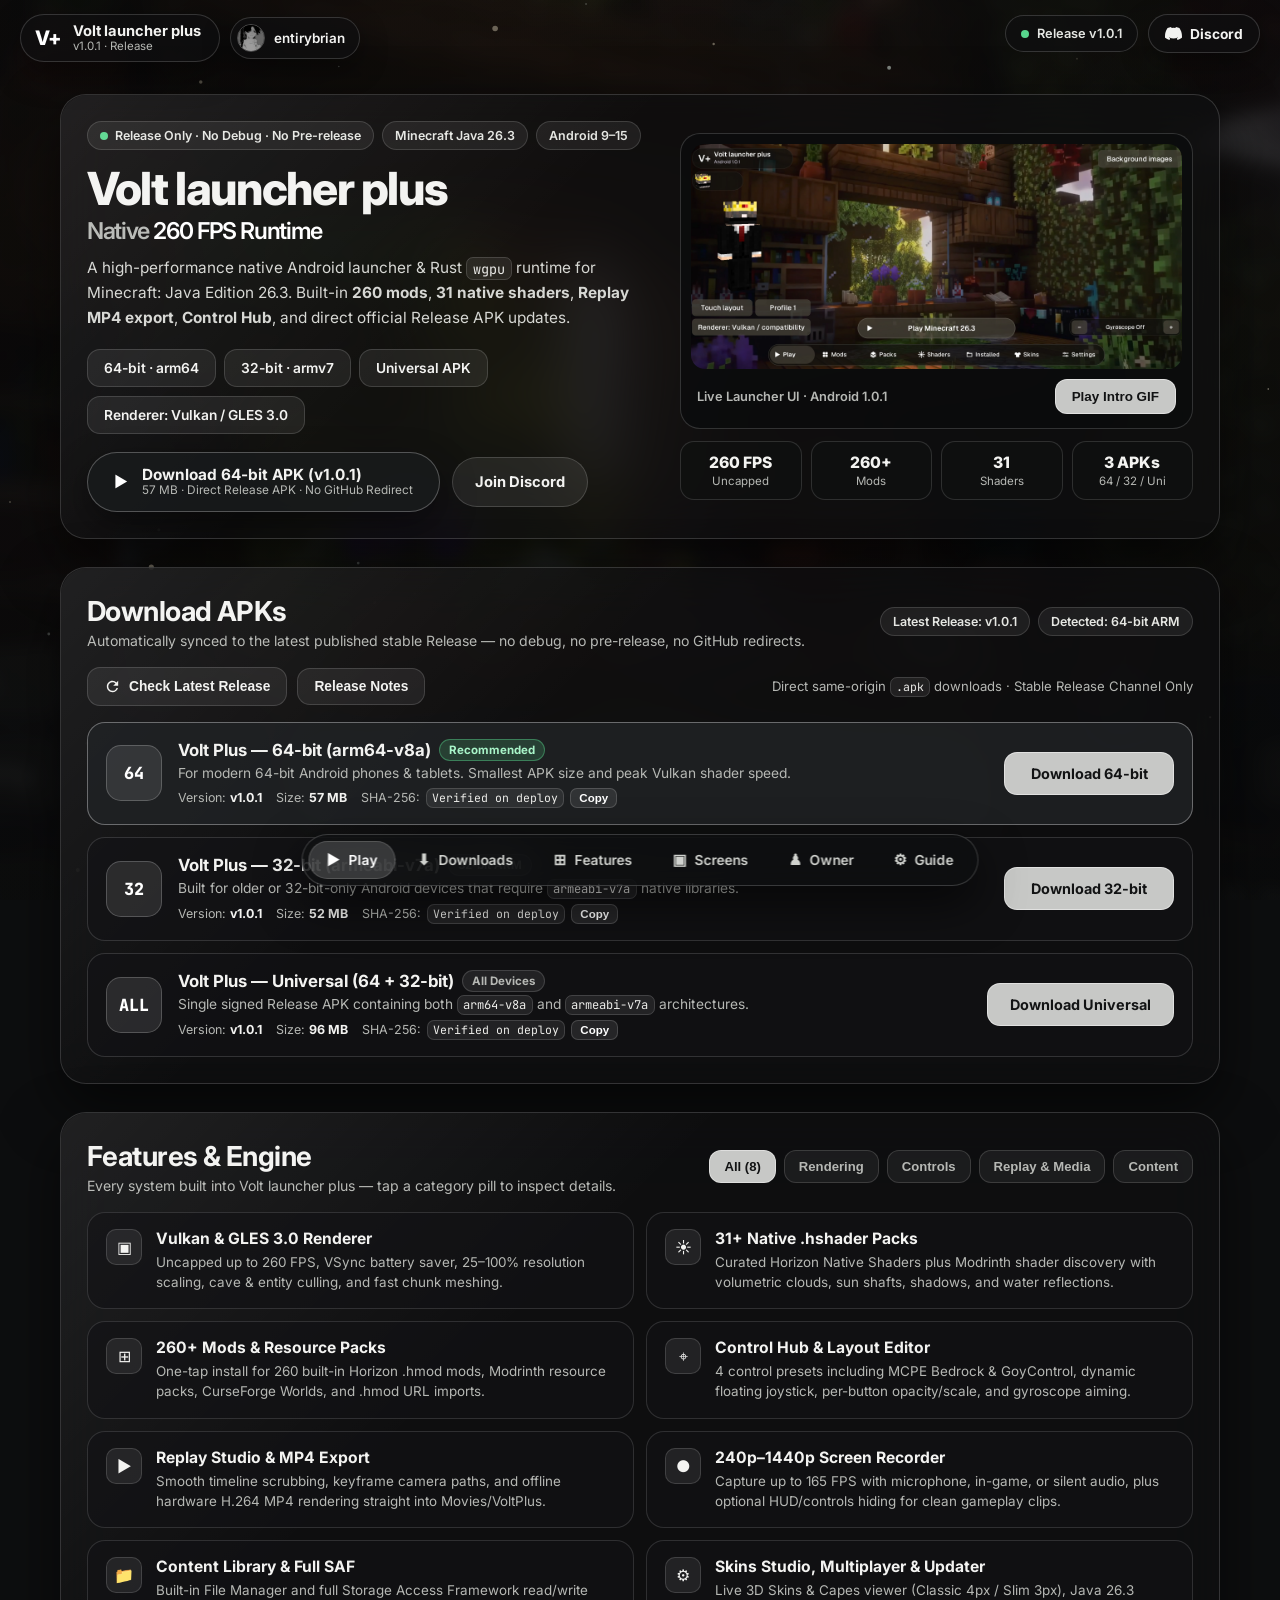
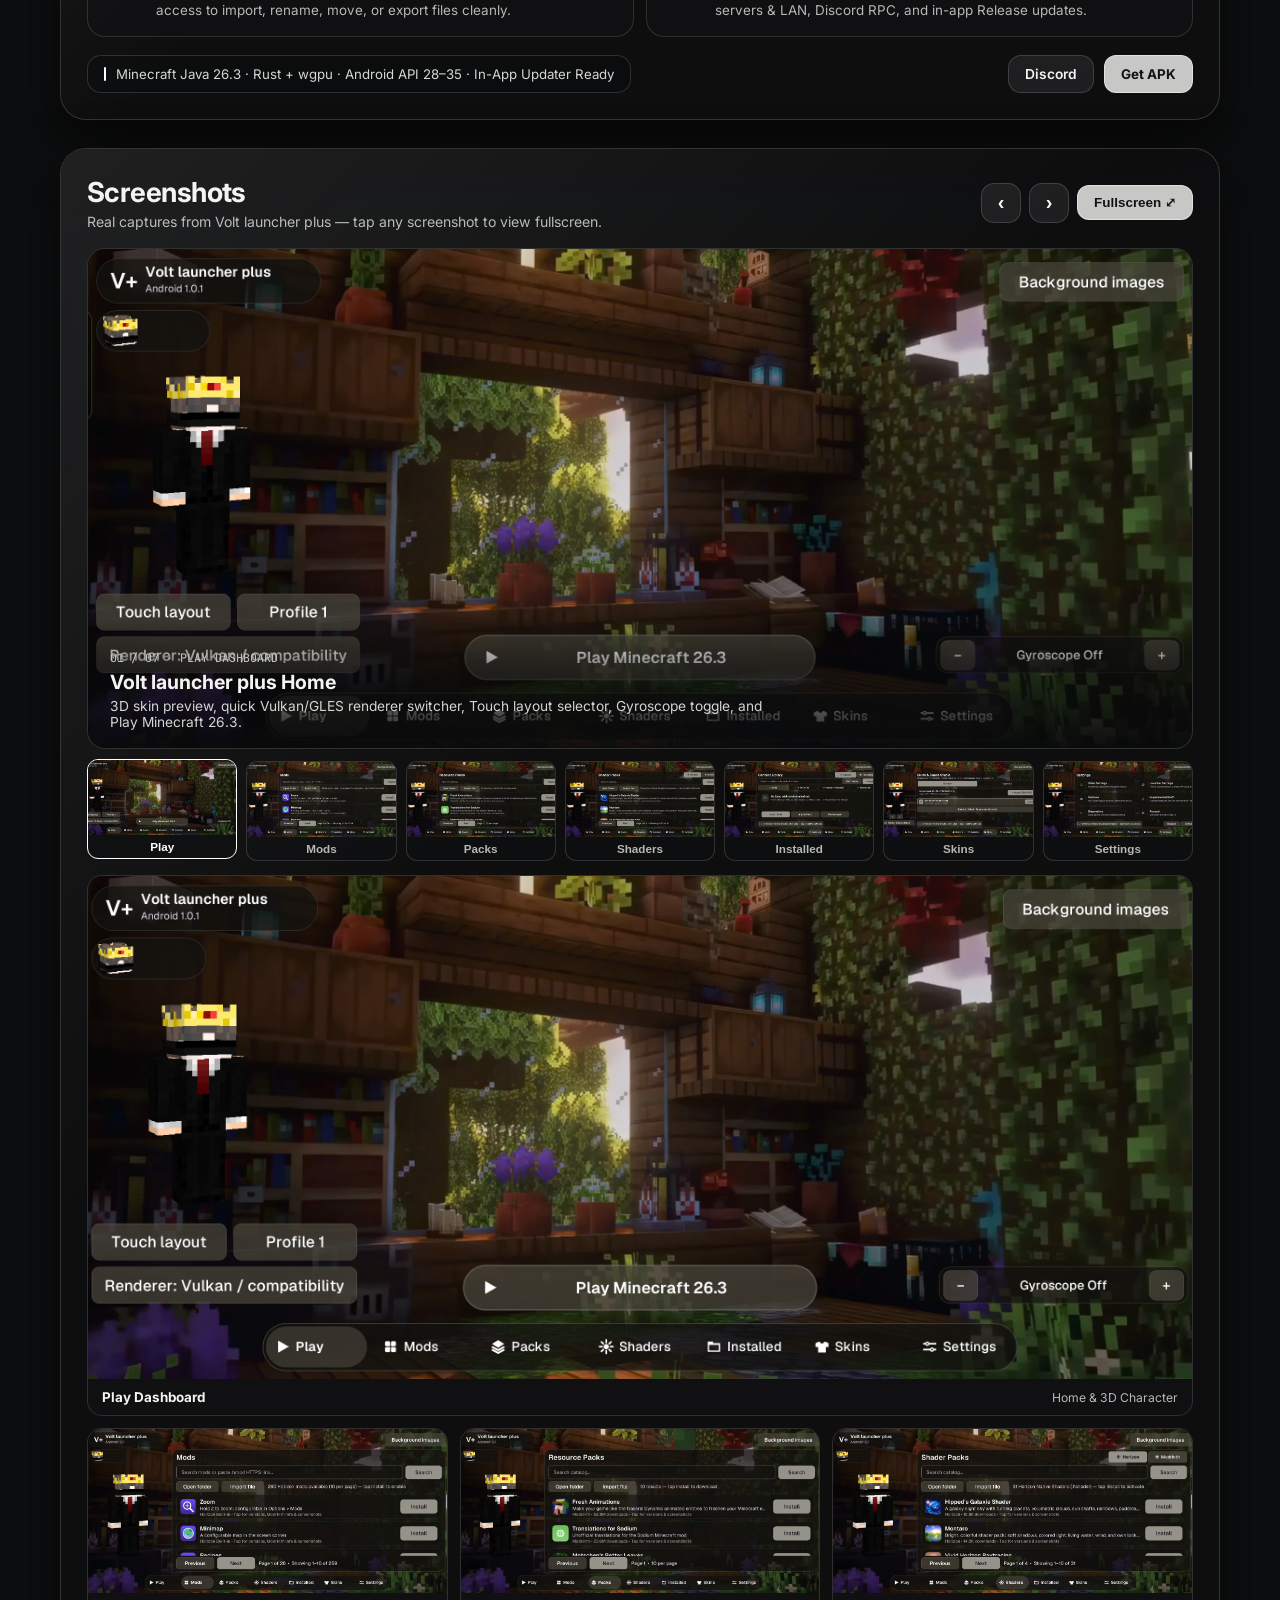
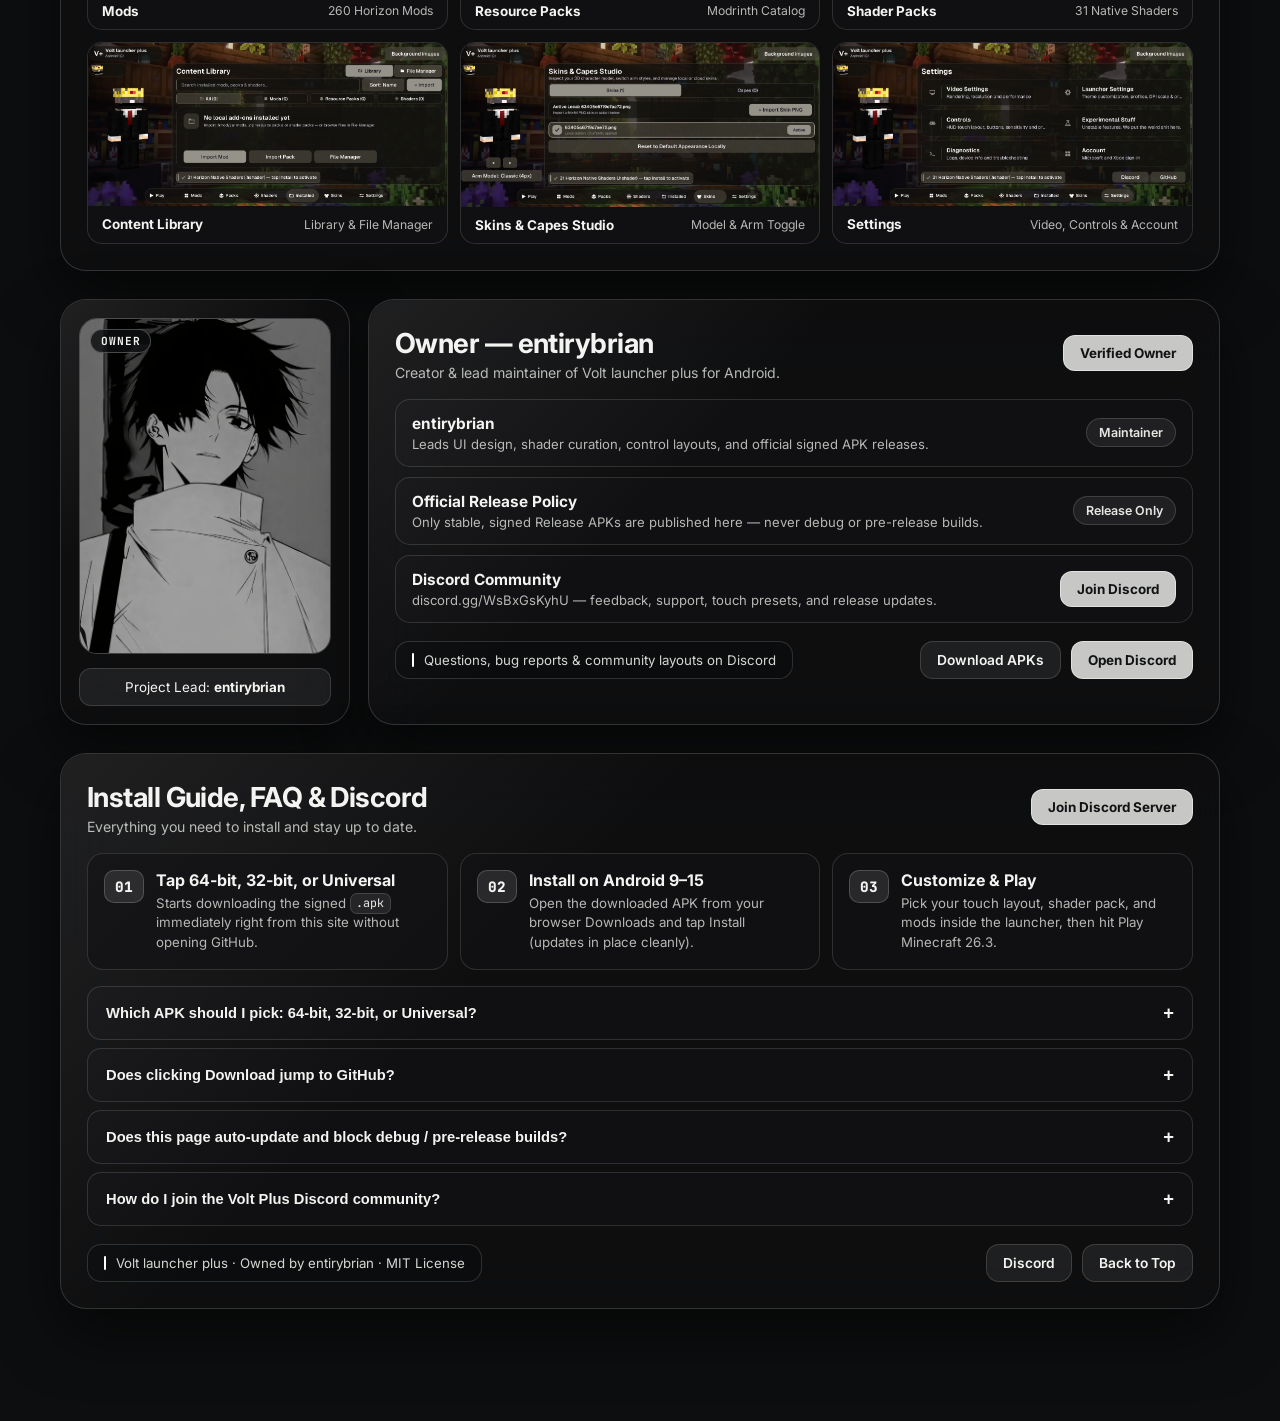
==== commit 4e073396: "Redesign website UI to match Volt launcher plus smoked-glass aesthetic and pill dock Co-authored-by:" ====
--- a/website/index.html
+++ b/website/index.html
@@ -3,752 +3,585 @@
 <head>
   <meta charset="UTF-8" />
   <meta name="viewport" content="width=device-width, initial-scale=1.0, viewport-fit=cover" />
-  <meta name="theme-color" content="#070913" />
-  <title>Volt Plus — Native Minecraft Java 26.3 for Android</title>
+  <meta name="theme-color" content="#101214" />
+  <title>Volt launcher plus — Official Releases</title>
   <meta
     name="description"
-    content="Volt Launcher Plus: high-performance native Android port of Minecraft Java Edition 26.3 powered by Rust & wgpu (Vulkan & GLES 3.0). Download official 64-bit, 32-bit, and Universal Release APKs."
+    content="Volt launcher plus for Android — Native Rust & wgpu Minecraft Java Edition 26.3. Direct Release-only APK downloads (64-bit, 32-bit, Universal), screenshots, features, and Discord."
   />
-  <meta property="og:title" content="Volt Plus — Native Minecraft Java 26.3 for Android" />
+  <meta property="og:title" content="Volt launcher plus — Android" />
   <meta
     property="og:description"
-    content="260 FPS uncapped, built-in shaders, 260+ mods, Replay Studio MP4 export, Control Hub, and direct official Release APK downloads."
+    content="Official Release APK downloads (64-bit, 32-bit, Universal), built-in shaders, 260 mods, Replay MP4 export, and custom touch controls."
   />
   <meta property="og:image" content="assets/screen-launcher.jpg" />
   <link rel="icon" type="image/png" href="assets/logo.png" />
   <link rel="preconnect" href="https://fonts.googleapis.com" />
   <link rel="preconnect" href="https://fonts.gstatic.com" crossorigin />
   <link
-    href="https://fonts.googleapis.com/css2?family=Inter:wght@400;500;600;700;800&family=JetBrains+Mono:wght@500;700&family=Space+Grotesk:wght@500;700;800&display=swap"
+    href="https://fonts.googleapis.com/css2?family=Inter:wght@400;500;600;700;800&family=JetBrains+Mono:wght@500;600;700&display=swap"
     rel="stylesheet"
   />
   <link rel="stylesheet" href="styles.css" />
 </head>
 <body>
-  <!-- Scroll progress bar -->
+  <!-- Scroll Progress Hairline -->
   <div class="scroll-progress" id="scrollProgress" aria-hidden="true"></div>
 
-  <!-- Interactive Animated Background Layers -->
-  <canvas id="particleCanvas" aria-hidden="true"></canvas>
-  <div class="ambient-bg" aria-hidden="true">
-    <div class="aurora-orb orb-1"></div>
-    <div class="aurora-orb orb-2"></div>
-    <div class="aurora-orb orb-3"></div>
-    <div class="perspective-grid"></div>
-    <div class="cursor-spotlight" id="cursorSpotlight"></div>
+  <!-- Launcher Shader Cabin Backdrop + Floating Dust Motes -->
+  <div class="launcher-backdrop" aria-hidden="true">
+    <div class="backdrop-image" id="backdropImage"></div>
+    <div class="backdrop-vignette"></div>
+    <canvas id="moteCanvas"></canvas>
   </div>
 
-  <!-- Floating Glass Navbar -->
-  <header class="navbar" id="navbar">
-    <div class="nav-inner">
-      <a href="#top" class="brand magnetic">
-        <span class="brand-logo-wrap">
-          <span class="brand-ring"></span>
-          <img src="assets/logo.png" alt="Volt Plus Logo" class="brand-logo" />
-        </span>
-        <span class="brand-text">
-          <span class="brand-name">VOLT<span class="brand-plus">+</span></span>
-          <span class="brand-sub" id="navVersionSub">Release Channel</span>
+  <!-- Top Launcher HUD Bar (Matches top-left V+ pill, mini avatar pill, and top-right pill) -->
+  <header class="hud-top">
+    <div class="hud-top-left">
+      <a href="#play" class="brand-pill interactive-pill">
+        <span class="vplus-mark">V+</span>
+        <span class="brand-pill-text">
+          <strong>Volt launcher plus</strong>
+          <small id="navVersionSub">Android 1.0.1 · Release</small>
         </span>
       </a>
 
-      <nav class="nav-links" aria-label="Primary">
-        <a href="#downloads" class="nav-link">Downloads</a>
-        <a href="#features" class="nav-link">Features</a>
-        <a href="#screenshots" class="nav-link">Screenshots</a>
-        <a href="#owner" class="nav-link">Owner</a>
-        <a href="#faq" class="nav-link">FAQ</a>
-      </nav>
-
-      <div class="nav-actions">
-        <a
-          href="https://discord.gg/WsBxGsKyhU"
-          target="_blank"
-          rel="noopener noreferrer"
-          class="btn-discord-sm magnetic"
-        >
-          <svg viewBox="0 0 24 24" class="icon-svg" aria-hidden="true">
-            <path fill="currentColor" d="M20.317 4.37a19.791 19.791 0 0 0-4.885-1.515.074.074 0 0 0-.079.037c-.21.375-.444.864-.608 1.25a18.27 18.27 0 0 0-5.487 0 12.64 12.64 0 0 0-.617-1.25.077.077 0 0 0-.079-.037A19.736 19.736 0 0 0 3.677 4.37a.07.07 0 0 0-.032.027C.533 9.046-.32 13.58.099 18.057a.082.082 0 0 0 .031.057 19.9 19.9 0 0 0 5.993 3.03.078.078 0 0 0 .084-.028c.462-.63.874-1.295 1.226-1.994.021-.041.001-.09-.041-.106a13.107 13.107 0 0 1-1.872-.892.077.077 0 0 1-.008-.128 10.2 10.2 0 0 0 .372-.292.074.074 0 0 1 .077-.01c3.928 1.793 8.18 1.793 12.061 0a.074.074 0 0 1 .078.01c.12.098.246.198.373.292a.077.077 0 0 1-.006.127 12.299 12.299 0 0 1-1.873.892.077.077 0 0 0-.041.107c.36.698.772 1.362 1.225 1.993a.076.076 0 0 0 .084.028 19.839 19.839 0 0 0 6.002-3.03.077.077 0 0 0 .032-.054c.5-5.177-.838-9.674-3.549-13.66a.061.061 0 0 0-.031-.028zM8.02 15.33c-1.183 0-2.157-1.085-2.157-2.419 0-1.333.956-2.419 2.157-2.419 1.21 0 2.176 1.096 2.157 2.42 0 1.333-.956 2.418-2.157 2.418zm7.975 0c-1.183 0-2.157-1.085-2.157-2.419 0-1.333.955-2.419 2.157-2.419 1.21 0 2.176 1.096 2.157 2.42 0 1.333-.946 2.418-2.157 2.418z"/>
-          </svg>
-          <span>Discord</span>
-        </a>
-        <a href="#downloads" class="btn-primary-sm shimmer-btn magnetic">
-          <span>Get APK</span>
-        </a>
-        <button class="nav-toggle" id="navToggle" aria-label="Toggle Menu" aria-expanded="false">
-          <span></span><span></span><span></span>
-        </button>
-      </div>
+      <a href="#owner" class="owner-mini-pill interactive-pill" title="Owner: entirybrian">
+        <img src="assets/owner.jpg" alt="entirybrian" />
+        <span>entirybrian</span>
+      </a>
     </div>
 
-    <div class="mobile-drawer" id="mobileDrawer">
-      <a href="#downloads" class="drawer-link">Downloads (64 / 32 / Universal)</a>
-      <a href="#features" class="drawer-link">Features &amp; Engine</a>
-      <a href="#screenshots" class="drawer-link">Screenshots</a>
-      <a href="#owner" class="drawer-link">Owner — entirybrian</a>
-      <a href="#faq" class="drawer-link">FAQ &amp; Install Guide</a>
-      <a href="https://discord.gg/WsBxGsKyhU" target="_blank" rel="noopener noreferrer" class="drawer-link discord">
-        Join Discord Community
+    <div class="hud-top-right">
+      <span class="status-pill-top" id="heroReleaseLabel">
+        <span class="live-dot"></span>
+        <span>Release Only</span>
+      </span>
+      <a
+        href="https://discord.gg/WsBxGsKyhU"
+        target="_blank"
+        rel="noopener noreferrer"
+        class="top-glass-btn interactive-pill"
+      >
+        <svg viewBox="0 0 24 24" class="icon-svg" aria-hidden="true">
+          <path fill="currentColor" d="M20.317 4.37a19.791 19.791 0 0 0-4.885-1.515.074.074 0 0 0-.079.037c-.21.375-.444.864-.608 1.25a18.27 18.27 0 0 0-5.487 0 12.64 12.64 0 0 0-.617-1.25.077.077 0 0 0-.079-.037A19.736 19.736 0 0 0 3.677 4.37a.07.07 0 0 0-.032.027C.533 9.046-.32 13.58.099 18.057a.082.082 0 0 0 .031.057 19.9 19.9 0 0 0 5.993 3.03.078.078 0 0 0 .084-.028c.462-.63.874-1.295 1.226-1.994.021-.041.001-.09-.041-.106a13.107 13.107 0 0 1-1.872-.892.077.077 0 0 1-.008-.128 10.2 10.2 0 0 0 .372-.292.074.074 0 0 1 .077-.01c3.928 1.793 8.18 1.793 12.061 0a.074.074 0 0 1 .078.01c.12.098.246.198.373.292a.077.077 0 0 1-.006.127 12.299 12.299 0 0 1-1.873.892.077.077 0 0 0-.041.107c.36.698.772 1.362 1.225 1.993a.076.076 0 0 0 .084.028 19.839 19.839 0 0 0 6.002-3.03.077.077 0 0 0 .032-.054c.5-5.177-.838-9.674-3.549-13.66a.061.061 0 0 0-.031-.028z"/>
+        </svg>
+        <span>Discord</span>
       </a>
     </div>
   </header>
 
-  <main id="top">
-    <!-- HERO SECTION -->
-    <section class="hero section-pad">
-      <div class="container hero-grid">
-        <div class="hero-copy">
-          <div class="pill-badge reveal" data-delay="0">
-            <span class="pulse-dot"></span>
-            <span id="heroReleaseLabel">Official Release Channel · No Debug · No Pre-release</span>
-          </div>
-
-          <h1 class="hero-title reveal" data-delay="80">
-            <span class="line">Minecraft Java</span>
-            <span class="line gradient-flow">Volt Launcher Plus</span>
-            <span class="line sub-line">
-              Reborn in Rust for
-              <span class="kinetic-word-wrap">
-                <span class="kinetic-word is-active" id="kineticWord">Android</span>
+  <main class="launcher-stage">
+    <!-- SECTION 1: PLAY / HOME (Mirrors Launcher Home Dashboard) -->
+    <section id="play" class="launcher-section hero-section">
+      <div class="glass-window hero-window reveal">
+        <div class="hero-window-grid">
+          <div class="hero-left">
+            <div class="hero-tag-row">
+              <span class="glass-chip"><span class="live-dot"></span> Release Only · No Debug · No Pre-release</span>
+              <span class="glass-chip">Minecraft Java 26.3</span>
+              <span class="glass-chip">Android 9–15</span>
+            </div>
+
+            <h1 class="hero-heading">
+              Volt launcher plus
+              <span class="hero-sub-rotator">
+                Native <span id="kineticWord" class="kinetic-word">Vulkan Engine</span>
               </span>
-            </span>
-          </h1>
-
-          <p class="hero-desc reveal" data-delay="160">
-            Native Rust + <code>wgpu</code> (Vulkan &amp; OpenGL ES 3.0) engine running Minecraft: Java Edition
-            <strong>26.3</strong> directly on Android 9–15. Built-in <strong>31+ native shaders</strong>,
-            <strong>260+ mods</strong>, <strong>Replay Studio MP4 export</strong>, custom touch layouts,
-            and instant direct APK updates.
-          </p>
-
-          <div class="hero-cta-row reveal" data-delay="240">
-            <a
-              href="./downloads/Volt-Plus-arm64-v8a.apk"
-              download="Volt-Plus-arm64-v8a.apk"
-              class="btn-hero-primary shimmer-btn magnetic js-apk-download"
-              id="heroSmartDownload"
-              data-abi="arm64"
-            >
-              <span class="btn-glow"></span>
-              <svg viewBox="0 0 24 24" class="icon-svg" aria-hidden="true">
-                <path fill="currentColor" d="M12 16l-5-5h3V4h4v7h3l-5 5zm-7 4v-2h14v2H5z"/>
-              </svg>
-              <span class="btn-label-stack">
-                <strong id="heroBtnTitle">Download Latest APK</strong>
-                <small id="heroBtnSub">Auto-syncing latest release...</small>
-              </span>
-            </a>
-
-            <a href="#downloads" class="btn-hero-secondary magnetic">
-              <span>All Builds (64 / 32 / Universal)</span>
-            </a>
-
-            <a
-              href="https://discord.gg/WsBxGsKyhU"
-              target="_blank"
-              rel="noopener noreferrer"
-              class="btn-hero-discord magnetic"
-            >
-              <svg viewBox="0 0 24 24" class="icon-svg" aria-hidden="true">
-                <path fill="currentColor" d="M20.317 4.37a19.791 19.791 0 0 0-4.885-1.515.074.074 0 0 0-.079.037c-.21.375-.444.864-.608 1.25a18.27 18.27 0 0 0-5.487 0 12.64 12.64 0 0 0-.617-1.25.077.077 0 0 0-.079-.037A19.736 19.736 0 0 0 3.677 4.37a.07.07 0 0 0-.032.027C.533 9.046-.32 13.58.099 18.057a.082.082 0 0 0 .031.057 19.9 19.9 0 0 0 5.993 3.03.078.078 0 0 0 .084-.028c.462-.63.874-1.295 1.226-1.994.021-.041.001-.09-.041-.106a13.107 13.107 0 0 1-1.872-.892.077.077 0 0 1-.008-.128 10.2 10.2 0 0 0 .372-.292.074.074 0 0 1 .077-.01c3.928 1.793 8.18 1.793 12.061 0a.074.074 0 0 1 .078.01c.12.098.246.198.373.292a.077.077 0 0 1-.006.127 12.299 12.299 0 0 1-1.873.892.077.077 0 0 0-.041.107c.36.698.772 1.362 1.225 1.993a.076.076 0 0 0 .084.028 19.839 19.839 0 0 0 6.002-3.03.077.077 0 0 0 .032-.054c.5-5.177-.838-9.674-3.549-13.66a.061.061 0 0 0-.031-.028z"/>
-              </svg>
-              <span>Join Discord</span>
-            </a>
-          </div>
-
-          <div class="hero-stats reveal" data-delay="320">
-            <div class="stat-pill">
-              <span class="stat-num" data-count="260" data-suffix=" FPS">0</span>
-              <span class="stat-label">Uncapped Target</span>
-            </div>
-            <div class="stat-pill">
-              <span class="stat-num" data-count="260" data-suffix="+">0</span>
-              <span class="stat-label">Built-in Mods</span>
-            </div>
-            <div class="stat-pill">
-              <span class="stat-num" data-count="31" data-suffix="+">0</span>
-              <span class="stat-label">Native Shaders</span>
-            </div>
-            <div class="stat-pill">
-              <span class="stat-num" data-count="3" data-suffix=" APKs">0</span>
-              <span class="stat-label">64 · 32 · Universal</span>
-            </div>
-          </div>
-        </div>
-
-        <!-- Interactive 3D Phone Mockup -->
-        <div class="hero-visual reveal" data-delay="180">
-          <div class="phone-stage tilt-card" id="heroPhoneStage">
-            <div class="phone-aura"></div>
-            <div class="phone-frame">
-              <div class="phone-bezel">
+            </h1>
+
+            <p class="hero-lead">
+              A high-performance native Android launcher &amp; Rust <code>wgpu</code> runtime for Minecraft: Java Edition 26.3.
+              Built-in <strong>260 mods</strong>, <strong>31 native shaders</strong>, <strong>Replay MP4 export</strong>,
+              <strong>Control Hub</strong>, and direct official Release APK updates.
+            </p>
+
+            <!-- Launcher Quick-Toggle Style Pills (Matching Touch layout / Profile 1 / Renderer) -->
+            <div class="launcher-quick-pills">
+              <div class="pill-group">
+                <a href="#downloads" class="glass-btn interactive-pill">64-bit · arm64</a>
+                <a href="#downloads" class="glass-btn interactive-pill">32-bit · armv7</a>
+                <a href="#downloads" class="glass-btn interactive-pill">Universal APK</a>
+              </div>
+              <div class="glass-btn static-pill">Renderer: Vulkan / GLES 3.0</div>
+            </div>
+
+            <!-- Main Play-Style Pill CTA + Secondary Pills -->
+            <div class="hero-action-dock">
+              <a
+                href="./downloads/Volt-Plus-arm64-v8a.apk"
+                download="Volt-Plus-arm64-v8a.apk"
+                class="play-pill-cta interactive-pill js-apk-download"
+                id="heroSmartDownload"
+                data-abi="arm64"
+              >
+                <span class="play-triangle">▶</span>
+                <span class="cta-text">
+                  <strong id="heroBtnTitle">Download Latest APK</strong>
+                  <small id="heroBtnSub">Auto-syncing latest release...</small>
+                </span>
+              </a>
+
+              <a
+                href="https://discord.gg/WsBxGsKyhU"
+                target="_blank"
+                rel="noopener noreferrer"
+                class="glass-pill-cta interactive-pill"
+              >
+                <span>Join Discord</span>
+              </a>
+            </div>
+          </div>
+
+          <!-- Right Preview Card (Dashboard / Intro GIF Switcher) -->
+          <div class="hero-right">
+            <div class="preview-card tilt-card">
+              <div class="preview-media-box">
                 <img
                   src="assets/screen-launcher.jpg"
-                  alt="Volt Launcher Plus Home Screen"
-                  class="phone-screen is-visible"
+                  alt="Volt launcher plus Dashboard"
+                  class="preview-frame is-active"
                   id="heroPreviewImg"
                 />
                 <img
                   src="assets/intro.gif"
-                  alt="Volt Plus Launch Intro Animation"
-                  class="phone-screen"
+                  alt="Volt Plus Launch Intro"
+                  class="preview-frame"
                   id="heroIntroGif"
                 />
-                <div class="phone-shine"></div>
-              </div>
-            </div>
-
-            <button class="preview-mode-toggle magnetic" id="toggleIntroPreview" type="button">
-              <span class="toggle-dot"></span>
-              <span id="toggleIntroLabel">Play Intro Animation</span>
-            </button>
-
-            <div class="float-chip chip-1">
-              <span class="chip-icon">⚡</span>
-              <span>Vulkan + GLES 3.0</span>
-            </div>
-            <div class="float-chip chip-2">
-              <span class="chip-icon">🎬</span>
-              <span>Replay MP4 Export</span>
-            </div>
-            <div class="float-chip chip-3">
-              <span class="chip-icon">🎮</span>
-              <span>MC Java 26.3</span>
+              </div>
+              <div class="preview-bar">
+                <span class="preview-caption" id="previewCaption">Live Launcher UI · Android 1.0.1</span>
+                <button type="button" class="silver-pill-sm interactive-pill" id="toggleIntroPreview">
+                  <span id="toggleIntroLabel">Play Intro GIF</span>
+                </button>
+              </div>
+            </div>
+
+            <!-- Live Metric Strip matching Launcher bottom stat bar -->
+            <div class="metrics-strip">
+              <div class="metric-box">
+                <strong class="stat-num" data-count="260" data-suffix=" FPS">0</strong>
+                <span>Uncapped</span>
+              </div>
+              <div class="metric-box">
+                <strong class="stat-num" data-count="260" data-suffix="+">0</strong>
+                <span>Mods</span>
+              </div>
+              <div class="metric-box">
+                <strong class="stat-num" data-count="31" data-suffix="">0</strong>
+                <span>Shaders</span>
+              </div>
+              <div class="metric-box">
+                <strong class="stat-num" data-count="3" data-suffix=" APKs">0</strong>
+                <span>64 / 32 / Uni</span>
+              </div>
             </div>
           </div>
         </div>
       </div>
     </section>
 
-    <!-- INFINITE KINETIC MARQUEE -->
-    <div class="marquee-wrap" aria-hidden="true">
-      <div class="marquee-track">
-        <span>VULKAN &amp; OPENGL ES 3.0</span>
-        <span class="sep">✦</span>
-        <span>260 FPS UNCAPPED</span>
-        <span class="sep">✦</span>
-        <span>NATIVE RUST ENGINE</span>
-        <span class="sep">✦</span>
-        <span>31+ .HSHADER PACKS</span>
-        <span class="sep">✦</span>
-        <span>260+ .HMOD MODS</span>
-        <span class="sep">✦</span>
-        <span>REPLAY STUDIO MP4</span>
-        <span class="sep">✦</span>
-        <span>CONTROL HUB &amp; TOUCH EDITOR</span>
-        <span class="sep">✦</span>
-        <span>FULL SAF STORAGE</span>
-        <span class="sep">✦</span>
-        <span>JAVA MULTIPLAYER</span>
-        <span class="sep">✦</span>
-        <span>VULKAN &amp; OPENGL ES 3.0</span>
-        <span class="sep">✦</span>
-        <span>260 FPS UNCAPPED</span>
-        <span class="sep">✦</span>
-        <span>NATIVE RUST ENGINE</span>
-        <span class="sep">✦</span>
-        <span>31+ .HSHADER PACKS</span>
-        <span class="sep">✦</span>
-        <span>260+ .HMOD MODS</span>
-        <span class="sep">✦</span>
-        <span>REPLAY STUDIO MP4</span>
-        <span class="sep">✦</span>
-      </div>
-    </div>
-
-    <!-- DOWNLOADS SECTION -->
-    <section id="downloads" class="section-pad">
-      <div class="container">
-        <div class="section-head reveal">
-          <span class="eyebrow">Direct Release Downloads</span>
-          <h2 class="section-title">
-            Download <span class="gradient-flow">Volt Plus</span>
-          </h2>
-          <p class="section-sub">
-            Tapping any download button starts your <strong>.apk</strong> download immediately on this domain —
-            <strong>no GitHub redirects</strong>, <strong>no debug builds</strong>, and <strong>no pre-releases</strong>.
-          </p>
-        </div>
-
-        <!-- Live Auto-Sync Release Status Bar -->
-        <div class="release-bar reveal" data-delay="80">
-          <div class="release-bar-left">
-            <span class="live-indicator">
-              <span class="live-ping"></span>
-              <span class="live-core"></span>
-            </span>
-            <div>
-              <div class="release-title-row">
-                <strong id="releaseVersionBadge">Checking latest release...</strong>
-                <span class="tag-strict">RELEASE ONLY</span>
-                <span class="tag-device" id="deviceDetectTag">Detecting device ABI...</span>
-              </div>
-              <p class="release-meta-line" id="releaseMetaLine">
-                Automatically syncing with the newest published stable Release (drafts, debug APKs &amp; pre-releases excluded).
-              </p>
-            </div>
-          </div>
-          <div class="release-bar-actions">
-            <button type="button" class="btn-ghost-sm magnetic" id="refreshReleaseBtn">
-              <svg viewBox="0 0 24 24" class="icon-svg spin-on-active" aria-hidden="true">
-                <path fill="currentColor" d="M17.65 6.35A7.958 7.958 0 0 0 12 4c-4.42 0-7.99 3.58-7.99 8s3.57 8 7.99 8c3.73 0 6.84-2.55 7.73-6h-2.08A5.99 5.99 0 0 1 12 18c-3.31 0-6-2.69-6-6s2.69-6 6-6c1.66 0 3.14.69 4.22 1.78L13 11h7V4l-2.35 2.35z"/>
-              </svg>
-              <span>Check Latest</span>
-            </button>
-            <button type="button" class="btn-ghost-sm magnetic" id="toggleReleaseNotesBtn">
-              <span>Release Notes</span>
-            </button>
-          </div>
-        </div>
-
-        <!-- Collapsible Release Changelog -->
+    <!-- SECTION 2: DOWNLOADS (Mirrors Launcher Mods / Shaders List Window) -->
+    <section id="downloads" class="launcher-section">
+      <div class="glass-window reveal">
+        <div class="window-header">
+          <div>
+            <h2 class="window-title">Download APKs</h2>
+            <p class="window-sub" id="releaseMetaLine">
+              Automatically synced to the latest published stable Release — no debug builds, no pre-releases, no GitHub redirects.
+            </p>
+          </div>
+          <div class="window-header-pills">
+            <span class="glass-chip" id="releaseVersionBadge">Latest Release: v1.0.1</span>
+            <span class="glass-chip" id="deviceDetectTag">Detecting ABI...</span>
+          </div>
+        </div>
+
+        <!-- Toolbar Row matching "Open folder | Import file | X available" -->
+        <div class="window-toolbar">
+          <button type="button" class="glass-btn interactive-pill" id="refreshReleaseBtn">
+            <svg viewBox="0 0 24 24" class="icon-svg spin-target" aria-hidden="true">
+              <path fill="currentColor" d="M17.65 6.35A7.958 7.958 0 0 0 12 4c-4.42 0-7.99 3.58-7.99 8s3.57 8 7.99 8c3.73 0 6.84-2.55 7.73-6h-2.08A5.99 5.99 0 0 1 12 18c-3.31 0-6-2.69-6-6s2.69-6 6-6c1.66 0 3.14.69 4.22 1.78L13 11h7V4l-2.35 2.35z"/>
+            </svg>
+            <span>Check Latest Release</span>
+          </button>
+          <button type="button" class="glass-btn interactive-pill" id="toggleReleaseNotesBtn">
+            <span>Release Notes</span>
+          </button>
+          <span class="toolbar-note">Direct same-origin <code>.apk</code> downloads · Stable Release Channel Only</span>
+        </div>
+
         <div class="release-notes-panel" id="releaseNotesPanel" aria-hidden="true">
-          <div class="release-notes-inner">
-            <h3 id="releaseNotesHeading">Latest Official Release Notes</h3>
+          <div class="notes-card">
+            <strong id="releaseNotesHeading">Latest Release Notes</strong>
             <pre id="releaseNotesBody">Loading latest stable release details...</pre>
           </div>
         </div>
 
-        <!-- 3 APK Download Cards: 64-bit, 32-bit, Universal -->
-        <div class="download-grid">
-          <!-- 64-bit ARM64 -->
-          <article class="dl-card tilt-card reveal" data-delay="0" data-abi="arm64" id="card-arm64">
-            <div class="card-border-beam"></div>
-            <div class="dl-card-top">
-              <span class="arch-chip arch-64">64-BIT · ARM64-V8A</span>
-              <span class="rec-badge" id="badge-arm64">Recommended</span>
-            </div>
-            <h3 class="dl-title">Volt Plus 64-bit</h3>
-            <p class="dl-desc">
-              Built for modern 64-bit Android phones &amp; tablets (Snapdragon, Dimensity, Exynos, Tensor).
-              Smallest footprint and peak Vulkan shader throughput.
-            </p>
-            <ul class="dl-specs">
-              <li><span>ABI Target</span><strong>arm64-v8a (aarch64)</strong></li>
-              <li><span>Version</span><strong class="js-ver">—</strong></li>
-              <li><span>Package Size</span><strong id="size-arm64">~57 MB</strong></li>
-              <li><span>Channel</span><strong>Signed Release APK</strong></li>
-            </ul>
-            <div class="sha-row">
-              <code id="sha-arm64" class="sha-code">SHA-256 verifying...</code>
-              <button type="button" class="copy-sha-btn" data-copy-target="sha-arm64" title="Copy SHA-256">Copy</button>
+        <!-- 3 Launcher List Row Cards: 64-bit, 32-bit, Universal -->
+        <div class="apk-list">
+          <!-- 64-bit -->
+          <article class="apk-row-card tilt-card reveal" data-delay="0" data-abi="arm64" id="card-arm64">
+            <div class="apk-row-left">
+              <div class="apk-icon-tile">64</div>
+              <div class="apk-row-info">
+                <div class="apk-name-line">
+                  <h3>Volt Plus — 64-bit (arm64-v8a)</h3>
+                  <span class="mini-tag" id="badge-arm64">Recommended</span>
+                </div>
+                <p>For modern 64-bit Android phones &amp; tablets. Smallest APK size and peak Vulkan shader speed.</p>
+                <div class="apk-meta-row">
+                  <span>Version: <strong class="js-ver">v1.0.1</strong></span>
+                  <span>Size: <strong id="size-arm64">~57 MB</strong></span>
+                  <span class="sha-inline">
+                    SHA-256: <code id="sha-arm64">verifying...</code>
+                    <button type="button" class="copy-sha-btn" data-copy-target="sha-arm64">Copy</button>
+                  </span>
+                </div>
+              </div>
             </div>
             <a
               id="dl-arm64"
               href="./downloads/Volt-Plus-arm64-v8a.apk"
               download="Volt-Plus-arm64-v8a.apk"
-              class="btn-download shimmer-btn magnetic js-apk-download"
+              class="silver-install-btn interactive-pill js-apk-download"
               data-abi="arm64"
             >
-              <svg viewBox="0 0 24 24" class="icon-svg" aria-hidden="true">
-                <path fill="currentColor" d="M12 16l-5-5h3V4h4v7h3l-5 5zm-7 4v-2h14v2H5z"/>
-              </svg>
-              <span>Download 64-bit APK</span>
+              Download 64-bit
             </a>
           </article>
 
-          <!-- 32-bit ARMv7 -->
-          <article class="dl-card tilt-card reveal" data-delay="100" data-abi="armv7" id="card-armv7">
-            <div class="card-border-beam"></div>
-            <div class="dl-card-top">
-              <span class="arch-chip arch-32">32-BIT · ARMEABI-V7A</span>
-              <span class="rec-badge subtle" id="badge-armv7">Legacy 32-bit</span>
-            </div>
-            <h3 class="dl-title">Volt Plus 32-bit</h3>
-            <p class="dl-desc">
-              Dedicated 32-bit ARM build tuned for older devices or 32-bit Android OS environments that cannot install 64-bit binaries.
-            </p>
-            <ul class="dl-specs">
-              <li><span>ABI Target</span><strong>armeabi-v7a (ARMv7)</strong></li>
-              <li><span>Version</span><strong class="js-ver">—</strong></li>
-              <li><span>Package Size</span><strong id="size-armv7">~52 MB</strong></li>
-              <li><span>Channel</span><strong>Signed Release APK</strong></li>
-            </ul>
-            <div class="sha-row">
-              <code id="sha-armv7" class="sha-code">SHA-256 verifying...</code>
-              <button type="button" class="copy-sha-btn" data-copy-target="sha-armv7" title="Copy SHA-256">Copy</button>
+          <!-- 32-bit -->
+          <article class="apk-row-card tilt-card reveal" data-delay="70" data-abi="armv7" id="card-armv7">
+            <div class="apk-row-left">
+              <div class="apk-icon-tile">32</div>
+              <div class="apk-row-info">
+                <div class="apk-name-line">
+                  <h3>Volt Plus — 32-bit (armeabi-v7a)</h3>
+                  <span class="mini-tag muted" id="badge-armv7">32-bit ARM</span>
+                </div>
+                <p>Built for older or 32-bit-only Android devices that require <code>armeabi-v7a</code> native libraries.</p>
+                <div class="apk-meta-row">
+                  <span>Version: <strong class="js-ver">v1.0.1</strong></span>
+                  <span>Size: <strong id="size-armv7">~52 MB</strong></span>
+                  <span class="sha-inline">
+                    SHA-256: <code id="sha-armv7">verifying...</code>
+                    <button type="button" class="copy-sha-btn" data-copy-target="sha-armv7">Copy</button>
+                  </span>
+                </div>
+              </div>
             </div>
             <a
               id="dl-armv7"
               href="./downloads/Volt-Plus-armeabi-v7a.apk"
               download="Volt-Plus-armeabi-v7a.apk"
-              class="btn-download shimmer-btn magnetic js-apk-download"
+              class="silver-install-btn interactive-pill js-apk-download"
               data-abi="armv7"
             >
-              <svg viewBox="0 0 24 24" class="icon-svg" aria-hidden="true">
-                <path fill="currentColor" d="M12 16l-5-5h3V4h4v7h3l-5 5zm-7 4v-2h14v2H5z"/>
-              </svg>
-              <span>Download 32-bit APK</span>
+              Download 32-bit
             </a>
           </article>
 
           <!-- Universal -->
-          <article class="dl-card tilt-card reveal" data-delay="200" data-abi="universal" id="card-universal">
-            <div class="card-border-beam"></div>
-            <div class="dl-card-top">
-              <span class="arch-chip arch-uni">UNIVERSAL · 64 + 32 BIT</span>
-              <span class="rec-badge subtle" id="badge-universal">All ARM Devices</span>
-            </div>
-            <h3 class="dl-title">Volt Plus Universal</h3>
-            <p class="dl-desc">
-              All-in-one signed Release APK bundling both <code>arm64-v8a</code> and <code>armeabi-v7a</code> libraries. Ideal if you are unsure which CPU your device runs.
-            </p>
-            <ul class="dl-specs">
-              <li><span>ABI Target</span><strong>arm64-v8a + armeabi-v7a</strong></li>
-              <li><span>Version</span><strong class="js-ver">—</strong></li>
-              <li><span>Package Size</span><strong id="size-universal">~96 MB</strong></li>
-              <li><span>Channel</span><strong>Signed Release APK</strong></li>
-            </ul>
-            <div class="sha-row">
-              <code id="sha-universal" class="sha-code">SHA-256 verifying...</code>
-              <button type="button" class="copy-sha-btn" data-copy-target="sha-universal" title="Copy SHA-256">Copy</button>
+          <article class="apk-row-card tilt-card reveal" data-delay="140" data-abi="universal" id="card-universal">
+            <div class="apk-row-left">
+              <div class="apk-icon-tile">ALL</div>
+              <div class="apk-row-info">
+                <div class="apk-name-line">
+                  <h3>Volt Plus — Universal (64 + 32-bit)</h3>
+                  <span class="mini-tag muted" id="badge-universal">All Devices</span>
+                </div>
+                <p>Single signed Release APK containing both <code>arm64-v8a</code> and <code>armeabi-v7a</code> architectures.</p>
+                <div class="apk-meta-row">
+                  <span>Version: <strong class="js-ver">v1.0.1</strong></span>
+                  <span>Size: <strong id="size-universal">~96 MB</strong></span>
+                  <span class="sha-inline">
+                    SHA-256: <code id="sha-universal">verifying...</code>
+                    <button type="button" class="copy-sha-btn" data-copy-target="sha-universal">Copy</button>
+                  </span>
+                </div>
+              </div>
             </div>
             <a
               id="dl-universal"
               href="./downloads/Volt-Plus-universal.apk"
               download="Volt-Plus-universal.apk"
-              class="btn-download shimmer-btn magnetic js-apk-download"
+              class="silver-install-btn interactive-pill js-apk-download"
               data-abi="universal"
             >
-              <svg viewBox="0 0 24 24" class="icon-svg" aria-hidden="true">
-                <path fill="currentColor" d="M12 16l-5-5h3V4h4v7h3l-5 5zm-7 4v-2h14v2H5z"/>
-              </svg>
-              <span>Download Universal APK</span>
+              Download Universal
             </a>
           </article>
         </div>
       </div>
     </section>
 
-    <!-- INTERACTIVE FEATURE ENGINE & BENTO SHOWCASE -->
-    <section id="features" class="section-pad">
-      <div class="container">
-        <div class="section-head reveal">
-          <span class="eyebrow">Engineered For Speed &amp; Control</span>
-          <h2 class="section-title">
-            Everything Inside <span class="gradient-flow">Volt Plus</span>
-          </h2>
-          <p class="section-sub">
-            Switch tabs or explore every subsystem below — every tool you need for mobile Java Edition without compromises.
-          </p>
-        </div>
-
-        <!-- Animated Interactive Tabs -->
-        <div class="feature-tabs-shell reveal" data-delay="80">
-          <div class="feature-tablist" role="tablist" aria-label="Volt Plus Subsystems">
-            <button class="ftab is-active" role="tab" aria-selected="true" data-tab="engine">⚡ Vulkan &amp; 260 FPS</button>
-            <button class="ftab" role="tab" aria-selected="false" data-tab="controls">🎮 Control Hub</button>
-            <button class="ftab" role="tab" aria-selected="false" data-tab="replay">🎬 Replay MP4 Studio</button>
-            <button class="ftab" role="tab" aria-selected="false" data-tab="content">📦 Mods, Packs &amp; Shaders</button>
-            <button class="ftab" role="tab" aria-selected="false" data-tab="multiplayer">🌐 Multiplayer &amp; SAF</button>
-          </div>
-
-          <div class="feature-stage">
-            <div class="ftab-panel is-active" data-panel="engine">
-              <div class="panel-text">
-                <span class="panel-tag">Horizon Rust + wgpu Renderer</span>
-                <h3>Uncapped Frame Rates &amp; Native Shaders</h3>
-                <p>
-                  Built directly on a native Rust rendering pipeline targeting Vulkan 1.0+ and OpenGL ES 3.0.
-                  Includes asynchronous chunk meshing, cave &amp; entity culling, dynamic resolution scaling (25–100%),
-                  and 31+ built-in <code>.hshader</code> projects with volumetric clouds, sun shafts, water reflections, and shadow cascades.
-                </p>
-                <div class="mini-bars">
-                  <div class="bar-row">
-                    <span>Vulkan Frame Pacing</span>
-                    <div class="bar-track"><div class="bar-fill" style="--w: 96%"></div></div>
-                    <strong>260 FPS</strong>
-                  </div>
-                  <div class="bar-row">
-                    <span>Resolution Scaling</span>
-                    <div class="bar-track"><div class="bar-fill" style="--w: 100%"></div></div>
-                    <strong>25–100%</strong>
-                  </div>
-                  <div class="bar-row">
-                    <span>Android API Support</span>
-                    <div class="bar-track"><div class="bar-fill" style="--w: 90%"></div></div>
-                    <strong>API 28–35</strong>
-                  </div>
-                </div>
-              </div>
-              <div class="panel-media">
-                <img src="assets/screen-shaders.jpg" alt="Shader Packs Catalog" />
-              </div>
-            </div>
-
-            <div class="ftab-panel" data-panel="controls">
-              <div class="panel-text">
-                <span class="panel-tag">Mobile Input Architecture</span>
-                <h3>V+ Control Hub &amp; Live Layout Editor</h3>
-                <p>
-                  Choose between four tailored touch styles including MCPE Bedrock and GoyControl, enable the dynamic floating
-                  joystick, adjust button opacity &amp; scaling per control, or import external Java control profiles cleanly.
-                  Includes optional gyroscope aiming with live calibration directly in the launcher.
-                </p>
-                <ul class="bullet-list">
-                  <li>4 built-in touch presets + full drag-and-drop Layout Editor</li>
-                  <li>Floating V+ Control Hub with quick-toggle tabs during gameplay</li>
-                  <li>Keyboard, mouse capture &amp; hardware gamepad support</li>
-                </ul>
-              </div>
-              <div class="panel-media">
-                <img src="assets/screen-settings.jpg" alt="Volt Plus Control Settings" />
-              </div>
-            </div>
-
-            <div class="ftab-panel" data-panel="replay">
-              <div class="panel-text">
-                <span class="panel-tag">Offline H.264 / MediaMuxer Pipeline</span>
-                <h3>Replay Mod &amp; 1440p Screen Recorder</h3>
-                <p>
-                  Record multiplayer &amp; singleplayer sessions to <code>.mcpr</code> archives, scrub timelines smoothly,
-                  place spline camera &amp; time keyframes, and export clean HUD-free MP4 cinematics up to 1440p using Android's
-                  hardware <code>MediaCodec</code> encoder — plus a real-time screen recorder up to 165 FPS.
-                </p>
-                <ul class="bullet-list">
-                  <li>Non-overlapping position &amp; time keyframes with smooth preview</li>
-                  <li>Direct export into <code>Movies/VoltPlus</code> via MediaStore</li>
-                  <li>Configurable audio source (In-Game, Microphone, or Silent)</li>
-                </ul>
-              </div>
-              <div class="panel-media">
-                <img src="assets/screen-launcher.jpg" alt="Volt Plus Launcher & Replay Integration" />
-              </div>
-            </div>
-
-            <div class="ftab-panel" data-panel="content">
-              <div class="panel-text">
-                <span class="panel-tag">Built-In Discovery &amp; File Manager</span>
-                <h3>260+ Mods, Modrinth Packs &amp; CurseForge Worlds</h3>
-                <p>
-                  Browse and install 260 curated <code>.hmod</code> Horizon mods, download Modrinth resource packs &amp; shader packs,
-                  install 31+ native <code>.hshader</code> shaders, explore CurseForge Worlds, and manage every folder from the
-                  built-in Content Library &amp; File Manager.
-                </p>
-                <ul class="bullet-list">
-                  <li>1-tap install &amp; toggle for Mods, Resource Packs, and Shaders</li>
-                  <li>3D Skins &amp; Capes Studio with Classic (4px) / Slim (3px) toggle</li>
-                  <li>Curated .hshader projects ready out of the box</li>
-                </ul>
-              </div>
-              <div class="panel-media">
-                <img src="assets/screen-mods.jpg" alt="Mods Browser" />
-              </div>
-            </div>
-
-            <div class="ftab-panel" data-panel="multiplayer">
-              <div class="panel-text">
-                <span class="panel-tag">Seamless Connectivity &amp; Storage</span>
-                <h3>Java Multiplayer, Discord RPC &amp; Full SAF</h3>
-                <p>
-                  Connect directly to Minecraft Java Edition 26.3 servers and LAN worlds with Microsoft authentication or offline profiles.
-                  Share live status via Discord Rich Presence and import/export worlds, skins, packs, and controls effortlessly
-                  through Android's Storage Access Framework.
-                </p>
-                <ul class="bullet-list">
-                  <li>In-app updater checking stable Releases automatically</li>
-                  <li>Full SAF document provider read &amp; write access</li>
-                  <li>Native Discord Rich Presence bridge</li>
-                </ul>
-              </div>
-              <div class="panel-media">
-                <img src="assets/screen-library.jpg" alt="Content Library & File Manager" />
-              </div>
-            </div>
-          </div>
-        </div>
-
-        <!-- Animated Bento Grid -->
-        <div class="bento-grid">
-          <div class="bento-card tilt-card reveal" data-delay="0">
-            <div class="bento-icon">🚀</div>
-            <h4>Zero-Latency Startup</h4>
-            <p>Custom 1080p60 launch intro &amp; warm Rust initialization straight into your world or server.</p>
-          </div>
-          <div class="bento-card tilt-card reveal" data-delay="60">
-            <div class="bento-icon">🛡️</div>
-            <h4>Signed Release Integrity</h4>
-            <p>Consistent release certificate across 64-bit, 32-bit, and Universal builds for clean in-place updates.</p>
-          </div>
-          <div class="bento-card tilt-card reveal" data-delay="120">
-            <div class="bento-icon">🎨</div>
-            <h4>Skins &amp; Capes Studio</h4>
-            <p>Real-time 3D player inspection, local PNG gallery, and arm thickness switching in one tap.</p>
-          </div>
-          <div class="bento-card tilt-card reveal" data-delay="180">
-            <div class="bento-icon">🧭</div>
-            <h4>Gyroscope Aiming</h4>
-            <p>Hardware sensor-driven camera micro-aiming with adjustable sensitivity right on the main play dock.</p>
-          </div>
-          <div class="bento-card tilt-card reveal" data-delay="240">
-            <div class="bento-icon">🌍</div>
-            <h4>CurseForge Worlds</h4>
-            <p>Discover and import custom maps directly inside the launcher alongside your local saves.</p>
-          </div>
-          <div class="bento-card tilt-card reveal" data-delay="300">
-            <div class="bento-icon">🔋</div>
-            <h4>Battery &amp; Thermals Control</h4>
-            <p>Choose between uncapped 260 FPS competitive mode or smooth VSync power-saving presets.</p>
+    <!-- SECTION 3: FEATURES (Mirrors Launcher Settings & Content Library Window) -->
+    <section id="features" class="launcher-section">
+      <div class="glass-window reveal">
+        <div class="window-header">
+          <div>
+            <h2 class="window-title">Features &amp; Engine</h2>
+            <p class="window-sub">Every system built into Volt launcher plus — tap a category pill to inspect details.</p>
+          </div>
+          <div class="filter-pills" role="tablist" aria-label="Feature Categories">
+            <button type="button" class="filter-pill is-active" data-filter="all">All (8)</button>
+            <button type="button" class="filter-pill" data-filter="render">Rendering</button>
+            <button type="button" class="filter-pill" data-filter="controls">Controls</button>
+            <button type="button" class="filter-pill" data-filter="media">Replay &amp; Media</button>
+            <button type="button" class="filter-pill" data-filter="content">Content</button>
+          </div>
+        </div>
+
+        <!-- Settings-Style 2-Column Icon Cards -->
+        <div class="settings-grid" id="featuresGrid">
+          <div class="setting-card tilt-card reveal" data-cat="render" data-delay="0">
+            <span class="setting-icon">▣</span>
+            <div>
+              <h4>Vulkan &amp; GLES 3.0 Renderer</h4>
+              <p>Uncapped up to 260 FPS, VSync battery saver, 25–100% resolution scaling, cave &amp; entity culling, and fast chunk meshing.</p>
+            </div>
+          </div>
+
+          <div class="setting-card tilt-card reveal" data-cat="content" data-delay="40">
+            <span class="setting-icon">☀</span>
+            <div>
+              <h4>31+ Native .hshader Packs</h4>
+              <p>Curated Horizon Native Shaders plus Modrinth shader discovery with volumetric clouds, sun shafts, shadows, and water reflections.</p>
+            </div>
+          </div>
+
+          <div class="setting-card tilt-card reveal" data-cat="content" data-delay="80">
+            <span class="setting-icon">⊞</span>
+            <div>
+              <h4>260+ Mods &amp; Resource Packs</h4>
+              <p>One-tap install for 260 built-in Horizon .hmod mods, Modrinth resource packs, CurseForge Worlds, and .hmod URL imports.</p>
+            </div>
+          </div>
+
+          <div class="setting-card tilt-card reveal" data-cat="controls" data-delay="120">
+            <span class="setting-icon">⌖</span>
+            <div>
+              <h4>Control Hub &amp; Layout Editor</h4>
+              <p>4 control presets including MCPE Bedrock &amp; GoyControl, dynamic floating joystick, per-button opacity/scale, and gyroscope aiming.</p>
+            </div>
+          </div>
+
+          <div class="setting-card tilt-card reveal" data-cat="media" data-delay="160">
+            <span class="setting-icon">▶</span>
+            <div>
+              <h4>Replay Studio &amp; MP4 Export</h4>
+              <p>Smooth timeline scrubbing, keyframe camera paths, and offline hardware H.264 MP4 rendering straight into Movies/VoltPlus.</p>
+            </div>
+          </div>
+
+          <div class="setting-card tilt-card reveal" data-cat="media" data-delay="200">
+            <span class="setting-icon">●</span>
+            <div>
+              <h4>240p–1440p Screen Recorder</h4>
+              <p>Capture up to 165 FPS with microphone, in-game, or silent audio, plus optional HUD/controls hiding for clean gameplay clips.</p>
+            </div>
+          </div>
+
+          <div class="setting-card tilt-card reveal" data-cat="content" data-delay="240">
+            <span class="setting-icon">📁</span>
+            <div>
+              <h4>Content Library &amp; Full SAF</h4>
+              <p>Built-in File Manager and full Storage Access Framework read/write access to import, rename, move, or export files cleanly.</p>
+            </div>
+          </div>
+
+          <div class="setting-card tilt-card reveal" data-cat="controls" data-delay="280">
+            <span class="setting-icon">⚙</span>
+            <div>
+              <h4>Skins Studio, Multiplayer &amp; Updater</h4>
+              <p>Live 3D Skins &amp; Capes viewer (Classic 4px / Slim 3px), Java 26.3 servers &amp; LAN, Discord RPC, and in-app Release updates.</p>
+            </div>
+          </div>
+        </div>
+
+        <!-- Bottom Status Bar matching Screenshot 7 ("31 Horizon Native Shaders... | Discord | GitHub") -->
+        <div class="window-footer-bar">
+          <div class="footer-status-pill">
+            <span class="status-accent-bar"></span>
+            <span>Minecraft Java 26.3 · Rust + wgpu · Android API 28–35 · In-App Updater Ready</span>
+          </div>
+          <div class="footer-btn-pair">
+            <a href="https://discord.gg/WsBxGsKyhU" target="_blank" rel="noopener noreferrer" class="glass-btn interactive-pill">Discord</a>
+            <a href="#downloads" class="silver-pill-sm interactive-pill">Get APK</a>
           </div>
         </div>
       </div>
     </section>
 
-    <!-- SCREENSHOTS SECTION (All 7 User Screenshots) -->
-    <section id="screenshots" class="section-pad">
-      <div class="container">
-        <div class="section-head reveal">
-          <span class="eyebrow">In-App Showcase</span>
-          <h2 class="section-title">
-            <span class="gradient-flow">Screenshots</span> Gallery
-          </h2>
-          <p class="section-sub">
-            Every screen inside Volt Launcher Plus — tap any screenshot to inspect it in full-screen high resolution.
-          </p>
-        </div>
-
-        <!-- Animated Main Carousel Spotlight -->
-        <div class="carousel-shell reveal" data-delay="80">
-          <div class="carousel-stage">
-            <img
-              src="assets/screen-launcher.jpg"
-              alt="Volt Launcher Plus Dashboard"
-              id="carouselMainImg"
-              class="carousel-main-img"
-            />
-            <div class="carousel-overlay-bar">
-              <div>
-                <span class="carousel-tag" id="carouselTag">01 / 07 · PLAY DASHBOARD</span>
-                <h3 id="carouselTitle">Volt Launcher Plus Home</h3>
-                <p id="carouselDesc">3D skin preview, quick Vulkan/GLES renderer switcher, Touch layout selector, Gyroscope toggle, and instant Play Minecraft 26.3.</p>
-              </div>
-              <div class="carousel-controls">
-                <button type="button" class="c-btn magnetic" id="prevSlideBtn" aria-label="Previous Screenshot">‹</button>
-                <button type="button" class="c-btn magnetic" id="nextSlideBtn" aria-label="Next Screenshot">›</button>
-                <button type="button" class="c-btn zoom magnetic" id="openLightboxBtn" aria-label="Fullscreen Screenshot">⤢</button>
-              </div>
-            </div>
-          </div>
-
-          <div class="carousel-thumbs" id="carouselThumbs">
-            <button type="button" class="thumb is-active" data-index="0">
-              <img src="assets/screen-launcher.jpg" alt="Play Dashboard" />
-              <span>Play</span>
-            </button>
-            <button type="button" class="thumb" data-index="1">
-              <img src="assets/screen-mods.jpg" alt="Mods Browser" />
-              <span>Mods</span>
-            </button>
-            <button type="button" class="thumb" data-index="2">
-              <img src="assets/screen-packs.jpg" alt="Resource Packs" />
-              <span>Packs</span>
-            </button>
-            <button type="button" class="thumb" data-index="3">
-              <img src="assets/screen-shaders.jpg" alt="Shader Packs" />
-              <span>Shaders</span>
-            </button>
-            <button type="button" class="thumb" data-index="4">
-              <img src="assets/screen-library.jpg" alt="Content Library" />
-              <span>Installed</span>
-            </button>
-            <button type="button" class="thumb" data-index="5">
-              <img src="assets/screen-skins.jpg" alt="Skins Studio" />
-              <span>Skins</span>
-            </button>
-            <button type="button" class="thumb" data-index="6">
-              <img src="assets/screen-settings.jpg" alt="Settings" />
-              <span>Settings</span>
-            </button>
-          </div>
-        </div>
-
-        <!-- All Screenshots Responsive Animated Grid -->
-        <div class="shots-grid" id="shotsGrid">
-          <figure class="shot-card tilt-card reveal" data-index="0" data-delay="0">
-            <img src="assets/screen-launcher.jpg" alt="Volt Launcher Plus Dashboard" loading="lazy" />
-            <figcaption><strong>Play Dashboard</strong><span>3D Skin, Renderer &amp; Launch</span></figcaption>
+    <!-- SECTION 4: SCREENSHOTS (All 7 Launcher Screenshots) -->
+    <section id="screenshots" class="launcher-section">
+      <div class="glass-window reveal">
+        <div class="window-header">
+          <div>
+            <h2 class="window-title">Screenshots</h2>
+            <p class="window-sub">Real captures from Volt launcher plus — tap any screenshot to view fullscreen.</p>
+          </div>
+          <div class="carousel-controls">
+            <button type="button" class="glass-btn icon-only interactive-pill" id="prevSlideBtn" aria-label="Previous Screenshot">‹</button>
+            <button type="button" class="glass-btn icon-only interactive-pill" id="nextSlideBtn" aria-label="Next Screenshot">›</button>
+            <button type="button" class="silver-pill-sm interactive-pill" id="openLightboxBtn">Fullscreen ⤢</button>
+          </div>
+        </div>
+
+        <!-- Spotlight Preview -->
+        <div class="spotlight-frame">
+          <img
+            src="assets/screen-launcher.jpg"
+            alt="Volt launcher plus Home"
+            id="carouselMainImg"
+            class="spotlight-img"
+          />
+          <div class="spotlight-caption">
+            <span class="mono-tag" id="carouselTag">01 / 07 · PLAY DASHBOARD</span>
+            <h3 id="carouselTitle">Volt launcher plus Home</h3>
+            <p id="carouselDesc">3D skin preview, quick Vulkan/GLES renderer switcher, Touch layout selector, Gyroscope toggle, and Play Minecraft 26.3.</p>
+          </div>
+        </div>
+
+        <!-- 7 Thumbnails Strip -->
+        <div class="carousel-thumbs">
+          <button type="button" class="thumb is-active" data-index="0">
+            <img src="assets/screen-launcher.jpg" alt="Play" />
+            <span>Play</span>
+          </button>
+          <button type="button" class="thumb" data-index="1">
+            <img src="assets/screen-mods.jpg" alt="Mods" />
+            <span>Mods</span>
+          </button>
+          <button type="button" class="thumb" data-index="2">
+            <img src="assets/screen-packs.jpg" alt="Packs" />
+            <span>Packs</span>
+          </button>
+          <button type="button" class="thumb" data-index="3">
+            <img src="assets/screen-shaders.jpg" alt="Shaders" />
+            <span>Shaders</span>
+          </button>
+          <button type="button" class="thumb" data-index="4">
+            <img src="assets/screen-library.jpg" alt="Installed" />
+            <span>Installed</span>
+          </button>
+          <button type="button" class="thumb" data-index="5">
+            <img src="assets/screen-skins.jpg" alt="Skins" />
+            <span>Skins</span>
+          </button>
+          <button type="button" class="thumb" data-index="6">
+            <img src="assets/screen-settings.jpg" alt="Settings" />
+            <span>Settings</span>
+          </button>
+        </div>
+
+        <!-- All 7 Cards Grid -->
+        <div class="shots-grid">
+          <figure class="shot-tile tilt-card reveal" data-index="0" data-delay="0">
+            <img src="assets/screen-launcher.jpg" alt="Play Dashboard" loading="lazy" />
+            <figcaption><strong>Play Dashboard</strong><span>Home &amp; 3D Character</span></figcaption>
           </figure>
-          <figure class="shot-card tilt-card reveal" data-index="1" data-delay="50">
-            <img src="assets/screen-mods.jpg" alt="Mods Catalog" loading="lazy" />
-            <figcaption><strong>Mods Catalog</strong><span>260 Horizon Mods</span></figcaption>
+          <figure class="shot-tile tilt-card reveal" data-index="1" data-delay="40">
+            <img src="assets/screen-mods.jpg" alt="Mods" loading="lazy" />
+            <figcaption><strong>Mods</strong><span>260 Horizon Mods</span></figcaption>
           </figure>
-          <figure class="shot-card tilt-card reveal" data-index="2" data-delay="100">
+          <figure class="shot-tile tilt-card reveal" data-index="2" data-delay="80">
             <img src="assets/screen-packs.jpg" alt="Resource Packs" loading="lazy" />
-            <figcaption><strong>Resource Packs</strong><span>Modrinth Instant Install</span></figcaption>
+            <figcaption><strong>Resource Packs</strong><span>Modrinth Catalog</span></figcaption>
           </figure>
-          <figure class="shot-card tilt-card reveal" data-index="3" data-delay="150">
+          <figure class="shot-tile tilt-card reveal" data-index="3" data-delay="120">
             <img src="assets/screen-shaders.jpg" alt="Shader Packs" loading="lazy" />
-            <figcaption><strong>Shader Packs</strong><span>31 Horizon Native Shaders</span></figcaption>
+            <figcaption><strong>Shader Packs</strong><span>31 Native Shaders</span></figcaption>
           </figure>
-          <figure class="shot-card tilt-card reveal" data-index="4" data-delay="200">
+          <figure class="shot-tile tilt-card reveal" data-index="4" data-delay="160">
             <img src="assets/screen-library.jpg" alt="Content Library" loading="lazy" />
             <figcaption><strong>Content Library</strong><span>Library &amp; File Manager</span></figcaption>
           </figure>
-          <figure class="shot-card tilt-card reveal" data-index="5" data-delay="250">
-            <img src="assets/screen-skins.jpg" alt="Skins &amp; Capes Studio" loading="lazy" />
-            <figcaption><strong>Skins &amp; Capes Studio</strong><span>3D Model &amp; Arm Style</span></figcaption>
+          <figure class="shot-tile tilt-card reveal" data-index="5" data-delay="200">
+            <img src="assets/screen-skins.jpg" alt="Skins Studio" loading="lazy" />
+            <figcaption><strong>Skins &amp; Capes Studio</strong><span>Model &amp; Arm Toggle</span></figcaption>
           </figure>
-          <figure class="shot-card tilt-card reveal" data-index="6" data-delay="300">
-            <img src="assets/screen-settings.jpg" alt="Settings Hub" loading="lazy" />
-            <figcaption><strong>Settings Hub</strong><span>Video, Controls &amp; Diagnostics</span></figcaption>
+          <figure class="shot-tile tilt-card reveal" data-index="6" data-delay="240">
+            <img src="assets/screen-settings.jpg" alt="Settings" loading="lazy" />
+            <figcaption><strong>Settings</strong><span>Video, Controls &amp; Account</span></figcaption>
           </figure>
         </div>
       </div>
     </section>
 
-    <!-- OWNER SECTION -->
-    <section id="owner" class="section-pad">
-      <div class="container">
-        <div class="owner-card tilt-card reveal">
-          <div class="owner-bg-glow"></div>
-          <div class="owner-portrait-col">
-            <div class="owner-frame">
-              <span class="owner-orbit orbit-a"></span>
-              <span class="owner-orbit orbit-b"></span>
-              <img src="assets/owner.jpg" alt="entirybrian — Owner of Volt Plus" class="owner-photo" />
-              <span class="owner-verified">OWNER</span>
-            </div>
-          </div>
-
-          <div class="owner-info-col">
-            <span class="eyebrow">Project Owner &amp; Maintainer</span>
-            <h2 class="owner-name gradient-flow">entirybrian</h2>
-            <p class="owner-role">Creator of Volt Launcher Plus · Android &amp; Rust Modding Enthusiast</p>
-            <p class="owner-bio">
-              <strong>entirybrian</strong> leads the Volt Plus project — crafting the mobile launcher UX,
-              curating native shaders &amp; control hubs, maintaining the official signed APK release pipeline,
-              and helping players get smooth Java Edition 26.3 performance on Android devices.
-            </p>
-
-            <div class="owner-highlights">
-              <div class="oh-item">
-                <span>Role</span>
-                <strong>Founder &amp; Maintainer</strong>
-              </div>
-              <div class="oh-item">
-                <span>Release Policy</span>
-                <strong>Verified Signed Releases Only</strong>
-              </div>
-              <div class="oh-item">
-                <span>Community</span>
-                <strong>Active on Discord</strong>
-              </div>
-            </div>
-
-            <div class="owner-actions">
+    <!-- SECTION 5: OWNER (Mirrors Skins & Capes Studio Split Layout!) -->
+    <section id="owner" class="launcher-section">
+      <div class="owner-studio-grid">
+        <!-- Left Character/Owner Frame matching Skin Studio left column -->
+        <div class="glass-window owner-portrait-card tilt-card reveal">
+          <div class="owner-photo-wrap">
+            <img src="assets/owner.jpg" alt="entirybrian — Owner of Volt Plus" class="owner-photo" />
+            <span class="owner-badge-pill">OWNER</span>
+          </div>
+          <div class="owner-bottom-pill">
+            <span>Project Lead: <strong>entirybrian</strong></span>
+          </div>
+        </div>
+
+        <!-- Right Owner Info Glass Window matching Skins & Capes Studio right panel -->
+        <div class="glass-window owner-panel reveal" data-delay="80">
+          <div class="window-header">
+            <div>
+              <h2 class="window-title">Owner — entirybrian</h2>
+              <p class="window-sub">Creator &amp; lead maintainer of Volt launcher plus for Android.</p>
+            </div>
+            <span class="silver-pill-sm">Verified Owner</span>
+          </div>
+
+          <div class="owner-rows">
+            <div class="owner-row-item">
+              <div>
+                <strong>entirybrian</strong>
+                <small>Leads UI design, shader curation, control layouts, and official signed APK releases.</small>
+              </div>
+              <span class="glass-chip">Maintainer</span>
+            </div>
+
+            <div class="owner-row-item">
+              <div>
+                <strong>Official Release Policy</strong>
+                <small>Only stable, signed Release APKs are published here — never debug or pre-release builds.</small>
+              </div>
+              <span class="glass-chip">Release Only</span>
+            </div>
+
+            <div class="owner-row-item">
+              <div>
+                <strong>Discord Community</strong>
+                <small>discord.gg/WsBxGsKyhU — feedback, support, touch presets, and release updates.</small>
+              </div>
               <a
                 href="https://discord.gg/WsBxGsKyhU"
                 target="_blank"
                 rel="noopener noreferrer"
-                class="btn-hero-discord shimmer-btn magnetic"
+                class="silver-pill-sm interactive-pill"
               >
-                <svg viewBox="0 0 24 24" class="icon-svg" aria-hidden="true">
-                  <path fill="currentColor" d="M20.317 4.37a19.791 19.791 0 0 0-4.885-1.515.074.074 0 0 0-.079.037c-.21.375-.444.864-.608 1.25a18.27 18.27 0 0 0-5.487 0 12.64 12.64 0 0 0-.617-1.25.077.077 0 0 0-.079-.037A19.736 19.736 0 0 0 3.677 4.37a.07.07 0 0 0-.032.027C.533 9.046-.32 13.58.099 18.057a.082.082 0 0 0 .031.057 19.9 19.9 0 0 0 5.993 3.03.078.078 0 0 0 .084-.028c.462-.63.874-1.295 1.226-1.994.021-.041.001-.09-.041-.106a13.107 13.107 0 0 1-1.872-.892.077.077 0 0 1-.008-.128 10.2 10.2 0 0 0 .372-.292.074.074 0 0 1 .077-.01c3.928 1.793 8.18 1.793 12.061 0a.074.074 0 0 1 .078.01c.12.098.246.198.373.292a.077.077 0 0 1-.006.127 12.299 12.299 0 0 1-1.873.892.077.077 0 0 0-.041.107c.36.698.772 1.362 1.225 1.993a.076.076 0 0 0 .084.028 19.839 19.839 0 0 0 6.002-3.03.077.077 0 0 0 .032-.054c.5-5.177-.838-9.674-3.549-13.66a.061.061 0 0 0-.031-.028z"/>
-                </svg>
-                <span>Connect on Discord</span>
+                Join Discord
               </a>
-              <a href="#downloads" class="btn-hero-secondary magnetic">
-                <span>Download Latest Build</span>
+            </div>
+          </div>
+
+          <div class="window-footer-bar">
+            <div class="footer-status-pill">
+              <span class="status-accent-bar"></span>
+              <span>Questions, bug reports &amp; community layouts on Discord</span>
+            </div>
+            <div class="footer-btn-pair">
+              <a href="#downloads" class="glass-btn interactive-pill">Download APKs</a>
+              <a
+                href="https://discord.gg/WsBxGsKyhU"
+                target="_blank"
+                rel="noopener noreferrer"
+                class="silver-pill-sm interactive-pill"
+              >
+                Open Discord
               </a>
             </div>
           </div>
@@ -756,143 +589,131 @@
       </div>
     </section>
 
-    <!-- HOW TO INSTALL + ANIMATED FAQ -->
-    <section id="faq" class="section-pad">
-      <div class="container">
-        <div class="section-head reveal">
-          <span class="eyebrow">Quick Setup &amp; Answers</span>
-          <h2 class="section-title">
-            Install In <span class="gradient-flow">30 Seconds</span>
-          </h2>
-        </div>
-
-        <div class="steps-grid">
-          <div class="step-card reveal" data-delay="0">
-            <div class="step-num">01</div>
-            <h4>Tap Your Architecture</h4>
-            <p>Tap <strong>64-bit</strong> for modern phones, <strong>32-bit</strong> for older 32-bit Android devices, or <strong>Universal</strong> if you want both inside one APK.</p>
-          </div>
-          <div class="step-card reveal" data-delay="100">
-            <div class="step-num">02</div>
-            <h4>Install Official APK</h4>
-            <p>Open the downloaded <code>.apk</code> directly from your browser notifications or Downloads folder and allow Android package install.</p>
-          </div>
-          <div class="step-card reveal" data-delay="200">
-            <div class="step-num">03</div>
-            <h4>Launch &amp; Customize</h4>
-            <p>Install mods, shaders, or touch layouts right inside the launcher, sign in or choose offline mode, and tap <strong>Play Minecraft 26.3</strong>.</p>
-          </div>
-        </div>
-
-        <div class="faq-list reveal" data-delay="120">
+    <!-- SECTION 6: INSTALL GUIDE, FAQ & DISCORD WINDOW -->
+    <section id="faq" class="launcher-section">
+      <div class="glass-window reveal">
+        <div class="window-header">
+          <div>
+            <h2 class="window-title">Install Guide, FAQ &amp; Discord</h2>
+            <p class="window-sub">Everything you need to install and stay up to date.</p>
+          </div>
+          <a
+            href="https://discord.gg/WsBxGsKyhU"
+            target="_blank"
+            rel="noopener noreferrer"
+            class="silver-pill-sm interactive-pill"
+          >
+            Join Discord Server
+          </a>
+        </div>
+
+        <div class="install-steps">
+          <div class="install-step-card reveal" data-delay="0">
+            <span class="step-badge">01</span>
+            <div>
+              <strong>Tap 64-bit, 32-bit, or Universal</strong>
+              <p>Starts downloading the signed <code>.apk</code> immediately right from this site without opening GitHub.</p>
+            </div>
+          </div>
+          <div class="install-step-card reveal" data-delay="60">
+            <span class="step-badge">02</span>
+            <div>
+              <strong>Install on Android 9–15</strong>
+              <p>Open the downloaded APK from your browser Downloads and tap Install (updates in place cleanly).</p>
+            </div>
+          </div>
+          <div class="install-step-card reveal" data-delay="120">
+            <span class="step-badge">03</span>
+            <div>
+              <strong>Customize &amp; Play</strong>
+              <p>Pick your touch layout, shader pack, and mods inside the launcher, then hit Play Minecraft 26.3.</p>
+            </div>
+          </div>
+        </div>
+
+        <div class="faq-list">
           <div class="faq-item">
             <button type="button" class="faq-q">
-              <span>Which APK should I choose: 64-bit, 32-bit, or Universal?</span>
-              <span class="faq-icon">+</span>
+              <span>Which APK should I pick: 64-bit, 32-bit, or Universal?</span>
+              <span class="faq-plus">+</span>
             </button>
             <div class="faq-a">
-              <p>Almost all Android phones released in the last 7+ years are <strong>64-bit (arm64-v8a)</strong> — it is faster and smaller. Choose <strong>32-bit (armeabi-v7a)</strong> only for older 32-bit-only phones, or pick <strong>Universal</strong> if you are sharing the file across multiple devices.</p>
-            </div>
-          </div>
-
+              <p>Pick <strong>64-bit (arm64-v8a)</strong> for almost all modern Android phones. Use <strong>32-bit (armeabi-v7a)</strong> only for older 32-bit devices, or <strong>Universal</strong> if you want both architectures in a single APK.</p>
+            </div>
+          </div>
           <div class="faq-item">
             <button type="button" class="faq-q">
-              <span>Does clicking Download open GitHub or start downloading right away?</span>
-              <span class="faq-icon">+</span>
+              <span>Does clicking Download jump to GitHub?</span>
+              <span class="faq-plus">+</span>
             </button>
             <div class="faq-a">
-              <p>Every download button links directly to the signed APK hosted on this GitHub Pages domain, so tapping it starts the APK download immediately in your browser without jumping to GitHub.</p>
-            </div>
-          </div>
-
+              <p>No. Every download button points directly to the APK hosted on this GitHub Pages site so your browser starts downloading immediately.</p>
+            </div>
+          </div>
           <div class="faq-item">
             <button type="button" class="faq-q">
-              <span>Are debug builds or pre-releases ever listed here?</span>
-              <span class="faq-icon">+</span>
+              <span>Does this page auto-update and block debug / pre-release builds?</span>
+              <span class="faq-plus">+</span>
             </button>
             <div class="faq-a">
-              <p>No. This site filters strictly for published stable Releases only — debug APKs, drafts, and pre-releases are always excluded, and the download buttons automatically update whenever a new official Release is published.</p>
-            </div>
-          </div>
-
+              <p>Yes. Every time a new stable Release is published, the workflow and client script automatically sync to it while strictly filtering out drafts, pre-releases, and debug builds.</p>
+            </div>
+          </div>
           <div class="faq-item">
             <button type="button" class="faq-q">
-              <span>Where can I report bugs, share touch layouts, or request features?</span>
-              <span class="faq-icon">+</span>
+              <span>How do I join the Volt Plus Discord community?</span>
+              <span class="faq-plus">+</span>
             </button>
             <div class="faq-a">
-              <p>Join the official Volt Plus Discord server at <a href="https://discord.gg/WsBxGsKyhU" target="_blank" rel="noopener noreferrer">discord.gg/WsBxGsKyhU</a> to chat with entirybrian and the community.</p>
-            </div>
-          </div>
-        </div>
-      </div>
-    </section>
-
-    <!-- DISCORD COMMUNITY BANNER -->
-    <section class="section-pad discord-section">
-      <div class="container">
-        <div class="discord-banner tilt-card reveal">
-          <div class="discord-waves" aria-hidden="true">
-            <span></span><span></span><span></span>
-          </div>
-          <div class="discord-content">
-            <div class="discord-icon-wrap">
-              <svg viewBox="0 0 24 24" class="discord-big-icon" aria-hidden="true">
-                <path fill="currentColor" d="M20.317 4.37a19.791 19.791 0 0 0-4.885-1.515.074.074 0 0 0-.079.037c-.21.375-.444.864-.608 1.25a18.27 18.27 0 0 0-5.487 0 12.64 12.64 0 0 0-.617-1.25.077.077 0 0 0-.079-.037A19.736 19.736 0 0 0 3.677 4.37a.07.07 0 0 0-.032.027C.533 9.046-.32 13.58.099 18.057a.082.082 0 0 0 .031.057 19.9 19.9 0 0 0 5.993 3.03.078.078 0 0 0 .084-.028c.462-.63.874-1.295 1.226-1.994.021-.041.001-.09-.041-.106a13.107 13.107 0 0 1-1.872-.892.077.077 0 0 1-.008-.128 10.2 10.2 0 0 0 .372-.292.074.074 0 0 1 .077-.01c3.928 1.793 8.18 1.793 12.061 0a.074.074 0 0 1 .078.01c.12.098.246.198.373.292a.077.077 0 0 1-.006.127 12.299 12.299 0 0 1-1.873.892.077.077 0 0 0-.041.107c.36.698.772 1.362 1.225 1.993a.076.076 0 0 0 .084.028 19.839 19.839 0 0 0 6.002-3.03.077.077 0 0 0 .032-.054c.5-5.177-.838-9.674-3.549-13.66a.061.061 0 0 0-.031-.028z"/>
-              </svg>
-            </div>
-            <div>
-              <h2>Join The Volt Plus Discord</h2>
-              <p>
-                Get instant release alerts, custom touch presets, shader configs, replay tips, and direct support from <strong>entirybrian</strong> &amp; the community.
-              </p>
-              <div class="channel-pills">
-                <span>#announcements</span>
-                <span>#releases</span>
-                <span>#shaders</span>
-                <span>#touch-layouts</span>
-                <span>#support</span>
-              </div>
-            </div>
-            <a
-              href="https://discord.gg/WsBxGsKyhU"
-              target="_blank"
-              rel="noopener noreferrer"
-              class="btn-discord-cta shimmer-btn magnetic"
-            >
-              <span>Join Discord Server →</span>
-            </a>
+              <p>Join via <a href="https://discord.gg/WsBxGsKyhU" target="_blank" rel="noopener noreferrer">https://discord.gg/WsBxGsKyhU</a> for announcements, custom touch layouts, shaders, and support from entirybrian.</p>
+            </div>
+          </div>
+        </div>
+
+        <div class="window-footer-bar">
+          <div class="footer-status-pill">
+            <span class="status-accent-bar"></span>
+            <span>Volt launcher plus · Owned by entirybrian · MIT License</span>
+          </div>
+          <div class="footer-btn-pair">
+            <a href="https://discord.gg/WsBxGsKyhU" target="_blank" rel="noopener noreferrer" class="glass-btn interactive-pill">Discord</a>
+            <a href="#play" class="glass-btn interactive-pill">Back to Top</a>
           </div>
         </div>
       </div>
     </section>
   </main>
 
-  <!-- FOOTER -->
-  <footer class="footer">
-    <div class="container footer-inner">
-      <div class="footer-brand">
-        <img src="assets/logo.png" alt="Volt Plus" />
-        <div>
-          <strong>Volt Launcher Plus</strong>
-          <small>Owned &amp; maintained by entirybrian · MIT License</small>
-        </div>
-      </div>
-      <div class="footer-links">
-        <a href="#downloads">Downloads</a>
-        <a href="#features">Features</a>
-        <a href="#screenshots">Screenshots</a>
-        <a href="#owner">Owner</a>
-        <a href="https://discord.gg/WsBxGsKyhU" target="_blank" rel="noopener noreferrer">Discord</a>
-      </div>
-      <p class="footer-note">
-        Minecraft is a trademark of Mojang Synergies AB. Volt Plus is an independent community project built on the Horizon Rust engine.
-      </p>
-    </div>
-  </footer>
-
-  <!-- Fullscreen Lightbox Modal -->
-  <div class="lightbox" id="lightbox" aria-hidden="true" role="dialog" aria-label="Screenshot Preview">
+  <!-- ICONIC FLOATING LAUNCHER BOTTOM NAVIGATION DOCK (Matches all 7 Screenshots!) -->
+  <nav class="bottom-dock" aria-label="Launcher Navigation">
+    <a href="#play" class="dock-item is-active" data-section="play">
+      <span class="dock-ico">▶</span>
+      <span>Play</span>
+    </a>
+    <a href="#downloads" class="dock-item" data-section="downloads">
+      <span class="dock-ico">⬇</span>
+      <span>Downloads</span>
+    </a>
+    <a href="#features" class="dock-item" data-section="features">
+      <span class="dock-ico">⊞</span>
+      <span>Features</span>
+    </a>
+    <a href="#screenshots" class="dock-item" data-section="screenshots">
+      <span class="dock-ico">▣</span>
+      <span>Screens</span>
+    </a>
+    <a href="#owner" class="dock-item" data-section="owner">
+      <span class="dock-ico">♟</span>
+      <span>Owner</span>
+    </a>
+    <a href="#faq" class="dock-item" data-section="faq">
+      <span class="dock-ico">⚙</span>
+      <span>Guide</span>
+    </a>
+  </nav>
+
+  <!-- Fullscreen Screenshot Lightbox -->
+  <div class="lightbox" id="lightbox" aria-hidden="true" role="dialog" aria-label="Screenshot Viewer">
     <button type="button" class="lb-close" id="lbClose" aria-label="Close">✕</button>
     <button type="button" class="lb-nav lb-prev" id="lbPrev" aria-label="Previous">‹</button>
     <div class="lb-body">
@@ -905,17 +726,14 @@
     <button type="button" class="lb-nav lb-next" id="lbNext" aria-label="Next">›</button>
   </div>
 
-  <!-- Download Toast Notification -->
+  <!-- Download Status Toast -->
   <div class="toast" id="downloadToast" role="status" aria-live="polite">
-    <span class="toast-pulse"></span>
+    <span class="live-dot"></span>
     <div>
       <strong id="toastTitle">Starting download...</strong>
-      <small id="toastSub">Your APK is downloading directly.</small>
+      <small id="toastSub">Downloading directly from Volt Plus.</small>
     </div>
   </div>
-
-  <!-- Floating Back-to-Top -->
-  <button type="button" class="scroll-top magnetic" id="scrollTopBtn" aria-label="Back to top">↑</button>
 
   <script src="app.js"></script>
 </body>
--- a/website/styles.css
+++ b/website/styles.css
@@ -1,18 +1,21 @@
 :root {
-  --bg: #060812;
-  --bg-elev: rgba(14, 18, 34, 0.72);
-  --bg-card: rgba(17, 22, 42, 0.76);
-  --border: rgba(255, 255, 255, 0.11);
-  --border-bright: rgba(124, 92, 255, 0.45);
-  --text: #f3f6ff;
-  --muted: #a1abc7;
-  --accent: #7c5cff;
-  --accent-2: #00e5ff;
-  --accent-3: #3ddc84;
-  --discord: #5865f2;
-  --radius: 22px;
-  --shadow: 0 24px 60px rgba(0, 0, 0, 0.48);
+  --glass-bg: rgba(15, 16, 17, 0.68);
+  --glass-bg-deep: rgba(11, 12, 13, 0.78);
+  --glass-card: rgba(19, 20, 22, 0.64);
+  --glass-hover: rgba(34, 36, 39, 0.78);
+  --border: rgba(255, 255, 255, 0.16);
+  --border-strong: rgba(255, 255, 255, 0.30);
+  --text: #f3f3f1;
+  --muted: #b6b8b4;
+  --silver: #c7c8c6;
+  --silver-hover: #dedfde;
+  --silver-text: #121314;
+  --live-green: #58d68d;
+  --radius-window: 26px;
+  --radius-card: 18px;
+  --radius-pill: 999px;
   --ease-spring: cubic-bezier(0.22, 1, 0.36, 1);
+  --shadow-glass: 0 24px 60px rgba(0, 0, 0, 0.55);
 }
 
 *,
@@ -23,7 +26,7 @@
 
 html {
   scroll-behavior: smooth;
-  background: var(--bg);
+  background: #0d0e0f;
   color: var(--text);
   font-family: 'Inter', -apple-system, BlinkMacSystemFont, sans-serif;
   overflow-x: hidden;
@@ -32,9 +35,10 @@
 body {
   margin: 0;
   min-height: 100vh;
-  background: var(--bg);
+  background: #0d0e0f;
   color: var(--text);
   overflow-x: hidden;
+  padding-bottom: 112px;
   -webkit-font-smoothing: antialiased;
 }
 
@@ -50,1426 +54,949 @@
 
 code {
   font-family: 'JetBrains Mono', monospace;
-  font-size: 0.9em;
-  background: rgba(124, 92, 255, 0.15);
-  border: 1px solid rgba(124, 92, 255, 0.28);
+  font-size: 0.88em;
+  background: rgba(255, 255, 255, 0.08);
+  border: 1px solid rgba(255, 255, 255, 0.14);
   padding: 0.12em 0.45em;
   border-radius: 7px;
-  color: #d6caff;
-}
-
-/* Scroll Progress */
+  color: #ecece9;
+}
+
+/* Scroll Progress Hairline */
 .scroll-progress {
   position: fixed;
   top: 0;
   left: 0;
   right: 0;
-  height: 3px;
-  background: linear-gradient(90deg, var(--accent), var(--accent-2), var(--accent-3));
+  height: 2.5px;
+  background: linear-gradient(90deg, rgba(255,255,255,0.45), #ffffff, rgba(255,255,255,0.45));
   transform-origin: 0 50%;
   transform: scaleX(0);
-  z-index: 200;
-  box-shadow: 0 0 18px rgba(0, 229, 255, 0.8);
-}
-
-/* Particle Canvas & Ambient Background */
-#particleCanvas {
+  z-index: 300;
+}
+
+/* Full-Bleed Animated Shader Cabin Backdrop (Same cozy Minecraft interior as launcher screenshots!) */
+.launcher-backdrop {
   position: fixed;
+  inset: 0;
+  z-index: 0;
+  overflow: hidden;
+  pointer-events: none;
+}
+
+.backdrop-image {
+  position: absolute;
+  inset: -4%;
+  background-image: url('assets/screen-launcher.jpg');
+  background-size: cover;
+  background-position: center;
+  filter: blur(8px) brightness(0.62) saturate(1.06);
+  transform: scale(1.06);
+  animation: backdropDrift 26s ease-in-out infinite alternate;
+  will-change: transform;
+}
+
+@keyframes backdropDrift {
+  0% { transform: scale(1.06) translate3d(-1%, -0.5%, 0); }
+  50% { transform: scale(1.11) translate3d(1%, 0.6%, 0); }
+  100% { transform: scale(1.07) translate3d(-0.5%, 1%, 0); }
+}
+
+.backdrop-vignette {
+  position: absolute;
+  inset: 0;
+  background:
+    radial-gradient(circle at 50% 35%, rgba(18, 19, 17, 0.18) 0%, rgba(10, 11, 12, 0.72) 100%),
+    linear-gradient(to bottom, rgba(10, 11, 12, 0.55) 0%, rgba(10, 11, 12, 0.25) 35%, rgba(10, 11, 12, 0.65) 100%);
+}
+
+#moteCanvas {
+  position: absolute;
   inset: 0;
   width: 100%;
   height: 100%;
-  pointer-events: none;
-  z-index: 0;
-}
-
-.ambient-bg {
-  position: fixed;
-  inset: 0;
-  pointer-events: none;
-  overflow: hidden;
-  z-index: 0;
-}
-
-.aurora-orb {
-  position: absolute;
-  border-radius: 50%;
-  filter: blur(95px);
-  opacity: 0.42;
-  will-change: transform;
-}
-
-.orb-1 {
-  width: 52vw;
-  height: 52vw;
-  max-width: 680px;
-  max-height: 680px;
-  top: -15%;
-  left: -10%;
-  background: radial-gradient(circle, rgba(124, 92, 255, 0.85), transparent 70%);
-  animation: floatOrb1 18s ease-in-out infinite alternate;
-}
-
-.orb-2 {
-  width: 48vw;
-  height: 48vw;
-  max-width: 620px;
-  max-height: 620px;
-  top: 28%;
-  right: -14%;
-  background: radial-gradient(circle, rgba(0, 229, 255, 0.72), transparent 70%);
-  animation: floatOrb2 22s ease-in-out infinite alternate;
-}
-
-.orb-3 {
-  width: 44vw;
-  height: 44vw;
-  max-width: 580px;
-  max-height: 580px;
-  bottom: -18%;
-  left: 22%;
-  background: radial-gradient(circle, rgba(61, 220, 132, 0.48), transparent 70%);
-  animation: floatOrb3 24s ease-in-out infinite alternate;
-}
-
-@keyframes floatOrb1 {
-  0% { transform: translate(0, 0) scale(1); }
-  100% { transform: translate(12vw, 9vh) scale(1.18); }
-}
-
-@keyframes floatOrb2 {
-  0% { transform: translate(0, 0) scale(1.05); }
-  100% { transform: translate(-14vw, -8vh) scale(0.92); }
-}
-
-@keyframes floatOrb3 {
-  0% { transform: translate(0, 0) scale(0.95); }
-  100% { transform: translate(10vw, -12vh) scale(1.15); }
-}
-
-.perspective-grid {
-  position: absolute;
-  inset: -20%;
-  background-image:
-    linear-gradient(to right, rgba(255, 255, 255, 0.035) 1px, transparent 1px),
-    linear-gradient(to bottom, rgba(255, 255, 255, 0.035) 1px, transparent 1px);
-  background-size: 64px 64px;
-  mask-image: radial-gradient(ellipse at 50% 35%, black 15%, transparent 72%);
-  animation: gridPan 30s linear infinite;
-}
-
-@keyframes gridPan {
-  0% { transform: translateY(0); }
-  100% { transform: translateY(64px); }
-}
-
-.cursor-spotlight {
-  position: fixed;
-  width: 540px;
-  height: 540px;
-  border-radius: 50%;
-  background: radial-gradient(circle, rgba(124, 92, 255, 0.14), rgba(0, 229, 255, 0.05) 42%, transparent 70%);
-  transform: translate(-50%, -50%);
-  pointer-events: none;
-  transition: opacity 0.3s ease;
-  opacity: 0;
-}
-
-/* Layout Helpers */
-.container {
-  width: min(1200px, calc(100% - 36px));
-  margin: 0 auto;
-  position: relative;
-  z-index: 2;
-}
-
-.section-pad {
-  padding: 96px 0;
-  position: relative;
-  z-index: 2;
-}
-
-.section-head {
-  text-align: center;
-  max-width: 720px;
-  margin: 0 auto 52px;
-}
-
-.eyebrow {
-  display: inline-flex;
-  align-items: center;
-  gap: 8px;
-  font-size: 0.78rem;
-  font-weight: 700;
-  text-transform: uppercase;
-  letter-spacing: 0.16em;
-  color: var(--accent-2);
-  background: rgba(0, 229, 255, 0.1);
-  border: 1px solid rgba(0, 229, 255, 0.28);
-  padding: 7px 14px;
-  border-radius: 999px;
-  margin-bottom: 16px;
-}
-
-.section-title {
-  font-family: 'Space Grotesk', sans-serif;
-  font-size: clamp(2rem, 4.4vw, 3.2rem);
-  line-height: 1.08;
-  margin: 0 0 14px;
-  letter-spacing: -0.025em;
-}
-
-.section-sub {
-  color: var(--muted);
-  font-size: 1.05rem;
-  line-height: 1.65;
-  margin: 0;
-}
-
-/* Gradient Flow Animation */
-.gradient-flow {
-  background: linear-gradient(95deg, #ffffff 0%, #9b82ff 28%, #00e5ff 55%, #3ddc84 80%, #ffffff 100%);
-  background-size: 240% 100%;
-  -webkit-background-clip: text;
-  background-clip: text;
-  color: transparent;
-  animation: gradientSlide 6s linear infinite;
-}
-
-@keyframes gradientSlide {
-  0% { background-position: 0% 50%; }
-  100% { background-position: 240% 50%; }
-}
-
-/* Reveal Animations */
-.reveal {
-  opacity: 0;
-  transform: translateY(32px) scale(0.975);
-  filter: blur(6px);
-  transition:
-    opacity 0.75s var(--ease-spring),
-    transform 0.75s var(--ease-spring),
-    filter 0.75s var(--ease-spring);
-}
-
-.reveal.is-visible {
-  opacity: 1;
-  transform: translateY(0) scale(1);
-  filter: blur(0);
-}
-
-/* Navbar */
-.navbar {
+}
+
+/* Top Launcher HUD Bar */
+.hud-top {
   position: fixed;
   top: 14px;
   left: 50%;
   transform: translateX(-50%);
-  width: min(1200px, calc(100% - 24px));
-  z-index: 100;
-  border-radius: 20px;
-  background: rgba(10, 13, 26, 0.65);
-  backdrop-filter: blur(18px) saturate(150%);
-  -webkit-backdrop-filter: blur(18px) saturate(150%);
+  width: min(1240px, calc(100% - 28px));
+  z-index: 120;
+  display: flex;
+  align-items: flex-start;
+  justify-content: space-between;
+  gap: 12px;
+  pointer-events: none;
+  animation: hudSlideIn 0.7s var(--ease-spring) both;
+}
+
+@keyframes hudSlideIn {
+  from { opacity: 0; transform: translate(-50%, -18px); }
+  to { opacity: 1; transform: translate(-50%, 0); }
+}
+
+.hud-top-left,
+.hud-top-right {
+  display: flex;
+  align-items: center;
+  gap: 10px;
+  pointer-events: auto;
+  flex-wrap: wrap;
+}
+
+.brand-pill {
+  display: inline-flex;
+  align-items: center;
+  gap: 12px;
+  padding: 8px 18px 8px 14px;
+  border-radius: var(--radius-pill);
+  background: var(--glass-bg);
+  backdrop-filter: blur(22px) saturate(135%);
+  -webkit-backdrop-filter: blur(22px) saturate(135%);
   border: 1px solid var(--border);
-  box-shadow: 0 12px 40px rgba(0, 0, 0, 0.35);
-  transition: background 0.35s ease, border-color 0.35s ease, transform 0.35s ease;
-  animation: navDrop 0.8s var(--ease-spring) forwards;
-}
-
-@keyframes navDrop {
-  from { opacity: 0; transform: translate(-50%, -24px); }
-  to { opacity: 1; transform: translate(-50%, 0); }
-}
-
-.navbar.is-scrolled {
-  background: rgba(8, 10, 20, 0.88);
-  border-color: rgba(124, 92, 255, 0.35);
-}
-
-.nav-inner {
-  display: flex;
-  align-items: center;
-  justify-content: space-between;
-  gap: 16px;
-  padding: 10px 18px;
-}
-
-.brand {
-  display: flex;
-  align-items: center;
-  gap: 12px;
-}
-
-.brand-logo-wrap {
+  box-shadow: 0 12px 32px rgba(0, 0, 0, 0.42);
+}
+
+.vplus-mark {
+  font-weight: 800;
+  font-size: 1.25rem;
+  letter-spacing: -0.04em;
+  color: #ffffff;
+}
+
+.brand-pill-text {
+  display: flex;
+  flex-direction: column;
+  line-height: 1.15;
+}
+
+.brand-pill-text strong {
+  font-size: 0.92rem;
+  font-weight: 700;
+}
+
+.brand-pill-text small {
+  font-size: 0.72rem;
+  color: var(--muted);
+}
+
+.owner-mini-pill {
+  display: inline-flex;
+  align-items: center;
+  gap: 9px;
+  padding: 6px 14px 6px 6px;
+  border-radius: var(--radius-pill);
+  background: var(--glass-bg);
+  backdrop-filter: blur(22px);
+  -webkit-backdrop-filter: blur(22px);
+  border: 1px solid var(--border);
+  font-size: 0.84rem;
+  font-weight: 600;
+  box-shadow: 0 10px 28px rgba(0, 0, 0, 0.36);
+}
+
+.owner-mini-pill img {
+  width: 28px;
+  height: 28px;
+  border-radius: 50%;
+  object-fit: cover;
+  border: 1px solid rgba(255, 255, 255, 0.25);
+}
+
+.status-pill-top {
+  display: inline-flex;
+  align-items: center;
+  gap: 8px;
+  padding: 10px 15px;
+  border-radius: var(--radius-pill);
+  background: var(--glass-bg);
+  backdrop-filter: blur(22px);
+  -webkit-backdrop-filter: blur(22px);
+  border: 1px solid var(--border);
+  font-size: 0.8rem;
+  font-weight: 600;
+  color: #e4e6e2;
+}
+
+.top-glass-btn {
+  display: inline-flex;
+  align-items: center;
+  gap: 8px;
+  padding: 10px 16px;
+  border-radius: var(--radius-pill);
+  background: var(--glass-bg);
+  backdrop-filter: blur(22px);
+  -webkit-backdrop-filter: blur(22px);
+  border: 1px solid var(--border);
+  font-size: 0.86rem;
+  font-weight: 700;
+  box-shadow: 0 10px 28px rgba(0, 0, 0, 0.36);
+}
+
+.icon-svg {
+  width: 17px;
+  height: 17px;
+  flex-shrink: 0;
+}
+
+.live-dot {
+  width: 8px;
+  height: 8px;
+  border-radius: 50%;
+  background: var(--live-green);
+  box-shadow: 0 0 0 0 rgba(88, 214, 141, 0.75);
+  animation: pulseDot 2s infinite;
+  flex-shrink: 0;
+}
+
+@keyframes pulseDot {
+  0% { box-shadow: 0 0 0 0 rgba(88, 214, 141, 0.75); }
+  70% { box-shadow: 0 0 0 8px rgba(88, 214, 141, 0); }
+  100% { box-shadow: 0 0 0 0 rgba(88, 214, 141, 0); }
+}
+
+/* Interactive Pill Spring Animations */
+.interactive-pill {
+  transition: transform 0.25s var(--ease-spring), background 0.25s ease, border-color 0.25s ease, box-shadow 0.25s ease;
+}
+
+.interactive-pill:hover {
+  transform: translateY(-2px);
+  border-color: var(--border-strong);
+  box-shadow: 0 14px 32px rgba(0, 0, 0, 0.45);
+}
+
+.interactive-pill:active {
+  transform: scale(0.97);
+}
+
+/* Stage & Glass Windows */
+.launcher-stage {
   position: relative;
+  z-index: 2;
+  width: min(1160px, calc(100% - 28px));
+  margin: 0 auto;
+  padding-top: 94px;
+  display: grid;
+  gap: 28px;
+}
+
+.launcher-section {
+  scroll-margin-top: 86px;
+}
+
+.glass-window {
+  background: var(--glass-bg);
+  backdrop-filter: blur(26px) saturate(135%);
+  -webkit-backdrop-filter: blur(26px) saturate(135%);
+  border: 1px solid var(--border);
+  border-radius: var(--radius-window);
+  padding: 26px;
+  box-shadow: var(--shadow-glass);
+  position: relative;
+  overflow: hidden;
+}
+
+.glass-window::before {
+  content: "";
+  position: absolute;
+  inset: 0;
+  border-radius: inherit;
+  background: linear-gradient(135deg, rgba(255, 255, 255, 0.08) 0%, transparent 38%, transparent 100%);
+  pointer-events: none;
+}
+
+/* Reveal Animation */
+.reveal {
+  opacity: 0;
+  transform: translateY(22px) scale(0.985);
+  transition:
+    opacity 0.6s var(--ease-spring),
+    transform 0.6s var(--ease-spring);
+}
+
+.reveal.is-visible {
+  opacity: 1;
+  transform: translateY(0) scale(1);
+}
+
+/* Common Launcher Pills & Buttons */
+.glass-chip {
+  display: inline-flex;
+  align-items: center;
+  gap: 7px;
+  padding: 6px 12px;
+  border-radius: var(--radius-pill);
+  background: rgba(255, 255, 255, 0.07);
+  border: 1px solid rgba(255, 255, 255, 0.14);
+  font-size: 0.78rem;
+  font-weight: 600;
+  color: #e6e7e3;
+}
+
+.glass-btn {
+  display: inline-flex;
+  align-items: center;
+  justify-content: center;
+  gap: 8px;
+  padding: 10px 16px;
+  border-radius: 13px;
+  background: rgba(255, 255, 255, 0.07);
+  border: 1px solid rgba(255, 255, 255, 0.15);
+  color: var(--text);
+  font-size: 0.86rem;
+  font-weight: 600;
+  cursor: pointer;
+}
+
+.glass-btn:hover {
+  background: rgba(255, 255, 255, 0.13);
+}
+
+.glass-btn.icon-only {
   width: 40px;
   height: 40px;
-  display: grid;
-  place-items: center;
-}
-
-.brand-ring {
-  position: absolute;
-  inset: -3px;
-  border-radius: 14px;
-  background: conic-gradient(from 0deg, var(--accent), var(--accent-2), var(--accent-3), var(--accent));
-  animation: spinSlow 6s linear infinite;
-  opacity: 0.78;
-}
-
-@keyframes spinSlow {
-  to { transform: rotate(360deg); }
-}
-
-.brand-logo {
-  position: relative;
-  width: 36px;
-  height: 36px;
-  border-radius: 11px;
-  background: #0b0e1c;
-  object-fit: cover;
-  padding: 2px;
-}
-
-.brand-text {
-  display: flex;
-  flex-direction: column;
-  line-height: 1.1;
-}
-
-.brand-name {
-  font-family: 'Space Grotesk', sans-serif;
-  font-weight: 800;
-  font-size: 1.08rem;
-  letter-spacing: 0.04em;
-}
-
-.brand-plus {
-  color: var(--accent-2);
-}
-
-.brand-sub {
-  font-size: 0.7rem;
-  color: var(--muted);
-}
-
-.nav-links {
-  display: flex;
-  align-items: center;
-  gap: 6px;
-}
-
-.nav-link {
-  padding: 8px 13px;
-  font-size: 0.9rem;
-  font-weight: 600;
-  color: var(--muted);
-  border-radius: 12px;
-  position: relative;
-  transition: color 0.25s ease, background 0.25s ease, transform 0.25s ease;
-}
-
-.nav-link::after {
-  content: "";
-  position: absolute;
-  left: 14px;
-  right: 14px;
-  bottom: 5px;
-  height: 2px;
-  border-radius: 2px;
-  background: linear-gradient(90deg, var(--accent), var(--accent-2));
-  transform: scaleX(0);
-  transition: transform 0.28s var(--ease-spring);
-}
-
-.nav-link:hover,
-.nav-link.is-active {
-  color: #fff;
-  background: rgba(255, 255, 255, 0.06);
-}
-
-.nav-link:hover::after,
-.nav-link.is-active::after {
-  transform: scaleX(1);
-}
-
-.nav-actions {
-  display: flex;
-  align-items: center;
-  gap: 10px;
-}
-
-.btn-discord-sm,
-.btn-primary-sm {
+  padding: 0;
+  font-size: 1.25rem;
+}
+
+.silver-pill-sm,
+.silver-install-btn {
   display: inline-flex;
   align-items: center;
-  gap: 7px;
-  padding: 9px 15px;
-  border-radius: 12px;
-  font-size: 0.86rem;
+  justify-content: center;
+  gap: 8px;
+  background: var(--silver);
+  color: var(--silver-text);
+  border: 1px solid rgba(255, 255, 255, 0.45);
   font-weight: 700;
-  transition: transform 0.25s var(--ease-spring), box-shadow 0.25s ease;
-}
-
-.btn-discord-sm {
-  background: rgba(88, 101, 242, 0.2);
-  border: 1px solid rgba(88, 101, 242, 0.5);
-  color: #dbe0ff;
-}
-
-.btn-discord-sm:hover {
-  background: var(--discord);
-  color: #fff;
-  box-shadow: 0 8px 25px rgba(88, 101, 242, 0.45);
-}
-
-.btn-primary-sm {
-  background: linear-gradient(135deg, var(--accent), #5271ff);
-  color: #fff;
-  box-shadow: 0 8px 25px rgba(124, 92, 255, 0.35);
-}
-
-.icon-svg {
-  width: 18px;
-  height: 18px;
-  flex-shrink: 0;
-}
-
-.nav-toggle {
-  display: none;
-  width: 40px;
-  height: 40px;
-  border-radius: 12px;
-  background: rgba(255, 255, 255, 0.06);
-  border: 1px solid var(--border);
-  flex-direction: column;
-  justify-content: center;
-  align-items: center;
-  gap: 5px;
   cursor: pointer;
-}
-
-.nav-toggle span {
-  width: 18px;
-  height: 2px;
-  background: #fff;
-  border-radius: 2px;
-  transition: transform 0.25s ease, opacity 0.25s ease;
-}
-
-.nav-toggle.is-open span:nth-child(1) { transform: translateY(7px) rotate(45deg); }
-.nav-toggle.is-open span:nth-child(2) { opacity: 0; }
-.nav-toggle.is-open span:nth-child(3) { transform: translateY(-7px) rotate(-45deg); }
-
-.mobile-drawer {
-  display: none;
-  flex-direction: column;
-  gap: 6px;
-  padding: 0 16px 16px;
-}
-
-.mobile-drawer.is-open {
-  display: flex;
-  animation: fadeSlideDown 0.3s var(--ease-spring);
-}
-
-@keyframes fadeSlideDown {
-  from { opacity: 0; transform: translateY(-8px); }
-  to { opacity: 1; transform: translateY(0); }
-}
-
-.drawer-link {
-  padding: 12px 14px;
-  border-radius: 12px;
-  background: rgba(255, 255, 255, 0.05);
-  font-weight: 600;
-  color: var(--text);
-}
-
-.drawer-link.discord {
-  background: rgba(88, 101, 242, 0.25);
-  border: 1px solid rgba(88, 101, 242, 0.5);
-}
-
-/* Shimmer Button Effect */
-.shimmer-btn {
   position: relative;
   overflow: hidden;
 }
 
-.shimmer-btn::before {
+.silver-pill-sm {
+  padding: 9px 16px;
+  border-radius: 12px;
+  font-size: 0.84rem;
+}
+
+.silver-install-btn {
+  padding: 12px 22px;
+  border-radius: 13px;
+  font-size: 0.9rem;
+  min-width: 170px;
+  flex-shrink: 0;
+}
+
+.silver-pill-sm:hover,
+.silver-install-btn:hover {
+  background: var(--silver-hover);
+}
+
+.silver-install-btn::after,
+.play-pill-cta::after {
   content: "";
   position: absolute;
   top: 0;
-  left: -120%;
-  width: 75%;
+  left: -130%;
+  width: 65%;
   height: 100%;
-  background: linear-gradient(110deg, transparent, rgba(255, 255, 255, 0.32), transparent);
+  background: linear-gradient(110deg, transparent, rgba(255, 255, 255, 0.45), transparent);
   transform: skewX(-18deg);
-  animation: buttonSweep 3.8s ease-in-out infinite;
+  animation: subtleSweep 4.2s ease-in-out infinite;
   pointer-events: none;
 }
 
-@keyframes buttonSweep {
-  0%, 60% { left: -120%; }
-  100% { left: 160%; }
-}
-
-/* HERO */
-.hero {
-  padding-top: 142px;
-  padding-bottom: 64px;
-}
-
-.hero-grid {
+@keyframes subtleSweep {
+  0%, 65% { left: -130%; }
+  100% { left: 165%; }
+}
+
+/* Window Headers */
+.window-header {
+  display: flex;
+  flex-wrap: wrap;
+  align-items: center;
+  justify-content: space-between;
+  gap: 14px;
+  margin-bottom: 18px;
+}
+
+.window-title {
+  margin: 0;
+  font-size: clamp(1.35rem, 2.5vw, 1.72rem);
+  font-weight: 700;
+  letter-spacing: -0.02em;
+}
+
+.window-sub {
+  margin: 4px 0 0;
+  font-size: 0.88rem;
+  color: var(--muted);
+}
+
+.window-header-pills {
+  display: flex;
+  flex-wrap: wrap;
+  gap: 8px;
+}
+
+/* HERO / PLAY DASHBOARD */
+.hero-window-grid {
   display: grid;
-  grid-template-columns: 1.08fr 0.92fr;
-  align-items: center;
-  gap: 48px;
-}
-
-.pill-badge {
-  display: inline-flex;
-  align-items: center;
-  gap: 10px;
-  padding: 8px 16px;
-  border-radius: 999px;
-  background: rgba(61, 220, 132, 0.1);
-  border: 1px solid rgba(61, 220, 132, 0.34);
-  font-size: 0.82rem;
-  font-weight: 700;
-  color: #a9ffd0;
-  margin-bottom: 20px;
-}
-
-.pulse-dot {
-  width: 9px;
-  height: 9px;
-  border-radius: 50%;
-  background: var(--accent-3);
-  box-shadow: 0 0 0 0 rgba(61, 220, 132, 0.8);
-  animation: ping 1.8s infinite;
-}
-
-@keyframes ping {
-  0% { box-shadow: 0 0 0 0 rgba(61, 220, 132, 0.75); }
-  70% { box-shadow: 0 0 0 11px rgba(61, 220, 132, 0); }
-  100% { box-shadow: 0 0 0 0 rgba(61, 220, 132, 0); }
-}
-
-.hero-title {
-  font-family: 'Space Grotesk', sans-serif;
-  font-size: clamp(2.5rem, 5.4vw, 4.35rem);
-  line-height: 1.03;
+  grid-template-columns: 1.05fr 0.95fr;
+  gap: 26px;
+  align-items: center;
+}
+
+.hero-tag-row {
+  display: flex;
+  flex-wrap: wrap;
+  gap: 8px;
+  margin-bottom: 14px;
+}
+
+.hero-heading {
+  margin: 0 0 12px;
+  font-size: clamp(1.95rem, 3.8vw, 2.85rem);
+  line-height: 1.08;
+  font-weight: 800;
   letter-spacing: -0.03em;
-  margin: 0 0 20px;
-}
-
-.hero-title .line {
+}
+
+.hero-sub-rotator {
   display: block;
-}
-
-.hero-title .sub-line {
-  font-size: clamp(1.35rem, 2.7vw, 2.15rem);
-  color: var(--muted);
-  margin-top: 8px;
+  margin-top: 6px;
+  font-size: clamp(1.1rem, 2.2vw, 1.45rem);
   font-weight: 600;
-}
-
-.kinetic-word-wrap {
+  color: var(--muted);
+}
+
+.kinetic-word {
+  color: #ffffff;
   display: inline-block;
-  position: relative;
-  color: var(--accent-2);
-  font-weight: 800;
-}
-
-.kinetic-word {
-  display: inline-block;
-  transition: transform 0.38s var(--ease-spring), opacity 0.38s ease;
+  transition: opacity 0.28s ease, transform 0.28s var(--ease-spring);
 }
 
 .kinetic-word.is-switching {
   opacity: 0;
-  transform: translateY(10px) scale(0.95);
-}
-
-.hero-desc {
-  font-size: 1.08rem;
-  line-height: 1.7;
-  color: var(--muted);
-  max-width: 590px;
-  margin: 0 0 28px;
-}
-
-.hero-desc strong {
-  color: #fff;
-}
-
-.hero-cta-row {
+  transform: translateY(8px);
+}
+
+.hero-lead {
+  margin: 0 0 18px;
+  color: #d6d7d3;
+  line-height: 1.62;
+  font-size: 0.96rem;
+}
+
+.launcher-quick-pills {
+  display: grid;
+  gap: 9px;
+  margin-bottom: 18px;
+}
+
+.pill-group {
   display: flex;
   flex-wrap: wrap;
+  gap: 8px;
+}
+
+.static-pill {
+  width: fit-content;
+  cursor: default;
+}
+
+.hero-action-dock {
+  display: flex;
+  flex-wrap: wrap;
+  align-items: center;
   gap: 12px;
-  margin-bottom: 34px;
-}
-
-.btn-hero-primary {
+}
+
+/* Iconic "Play Minecraft 26.3" pill button */
+.play-pill-cta {
+  position: relative;
+  overflow: hidden;
   display: inline-flex;
   align-items: center;
-  gap: 12px;
-  padding: 14px 22px;
-  border-radius: 16px;
-  background: linear-gradient(135deg, var(--accent), #3b82f6);
-  color: #fff;
-  box-shadow: 0 14px 36px rgba(124, 92, 255, 0.42);
-  border: 1px solid rgba(255, 255, 255, 0.22);
-  transition: transform 0.28s var(--ease-spring), box-shadow 0.28s ease;
-}
-
-.btn-hero-primary:hover {
-  transform: translateY(-3px) scale(1.02);
-  box-shadow: 0 20px 46px rgba(124, 92, 255, 0.6);
-}
-
-.btn-label-stack {
+  gap: 14px;
+  padding: 13px 26px;
+  border-radius: var(--radius-pill);
+  background: rgba(25, 27, 28, 0.86);
+  border: 1px solid rgba(255, 255, 255, 0.26);
+  box-shadow: 0 14px 36px rgba(0, 0, 0, 0.45);
+}
+
+.play-pill-cta:hover {
+  background: rgba(42, 45, 48, 0.92);
+}
+
+.play-triangle {
+  font-size: 0.95rem;
+  color: #ffffff;
+}
+
+.cta-text {
   display: flex;
   flex-direction: column;
-  text-align: left;
-  line-height: 1.15;
-}
-
-.btn-label-stack strong {
-  font-size: 0.98rem;
-}
-
-.btn-label-stack small {
-  font-size: 0.75rem;
-  opacity: 0.86;
-}
-
-.btn-hero-secondary,
-.btn-hero-discord {
+  line-height: 1.18;
+}
+
+.cta-text strong {
+  font-size: 0.96rem;
+}
+
+.cta-text small {
+  font-size: 0.74rem;
+  color: var(--muted);
+}
+
+.glass-pill-cta {
   display: inline-flex;
   align-items: center;
-  gap: 9px;
-  padding: 14px 20px;
-  border-radius: 16px;
+  padding: 15px 22px;
+  border-radius: var(--radius-pill);
+  background: rgba(255, 255, 255, 0.08);
+  border: 1px solid var(--border);
   font-weight: 700;
-  font-size: 0.94rem;
-  transition: transform 0.28s var(--ease-spring), background 0.25s ease, box-shadow 0.25s ease;
-}
-
-.btn-hero-secondary {
-  background: rgba(255, 255, 255, 0.06);
+  font-size: 0.92rem;
+}
+
+/* Preview Card */
+.preview-card {
+  background: var(--glass-bg-deep);
   border: 1px solid var(--border);
-  color: #fff;
-}
-
-.btn-hero-secondary:hover {
-  background: rgba(255, 255, 255, 0.12);
-  border-color: rgba(255, 255, 255, 0.28);
-}
-
-.btn-hero-discord {
-  background: rgba(88, 101, 242, 0.22);
-  border: 1px solid rgba(88, 101, 242, 0.55);
-  color: #e4e8ff;
-}
-
-.btn-hero-discord:hover {
-  background: var(--discord);
-  box-shadow: 0 14px 32px rgba(88, 101, 242, 0.45);
-}
-
-.hero-stats {
-  display: grid;
-  grid-template-columns: repeat(4, minmax(0, 1fr));
-  gap: 12px;
-}
-
-.stat-pill {
-  padding: 14px 14px;
-  border-radius: 16px;
-  background: var(--bg-elev);
-  border: 1px solid var(--border);
-  backdrop-filter: blur(12px);
-  transition: transform 0.3s var(--ease-spring), border-color 0.3s ease;
-}
-
-.stat-pill:hover {
-  transform: translateY(-4px);
-  border-color: var(--border-bright);
-}
-
-.stat-num {
-  display: block;
-  font-family: 'Space Grotesk', sans-serif;
-  font-size: 1.3rem;
-  font-weight: 800;
-  color: #fff;
-}
-
-.stat-label {
-  display: block;
-  font-size: 0.74rem;
-  color: var(--muted);
-  margin-top: 2px;
-}
-
-/* Hero Device Preview */
-.hero-visual {
+  border-radius: 20px;
+  padding: 10px;
+  transition: transform 0.3s var(--ease-spring);
+}
+
+.preview-media-box {
   position: relative;
-}
-
-.phone-stage {
-  position: relative;
-  padding: 18px;
-  animation: floatPhone 6s ease-in-out infinite;
-}
-
-@keyframes floatPhone {
-  0%, 100% { transform: translateY(0px); }
-  50% { transform: translateY(-10px); }
-}
-
-.phone-aura {
-  position: absolute;
-  inset: -12px;
-  border-radius: 34px;
-  background: radial-gradient(circle at 50% 50%, rgba(124, 92, 255, 0.45), rgba(0, 229, 255, 0.25) 45%, transparent 72%);
-  filter: blur(28px);
-  z-index: 0;
-  animation: pulseGlow 4.5s ease-in-out infinite alternate;
-}
-
-@keyframes pulseGlow {
-  from { opacity: 0.65; transform: scale(0.97); }
-  to { opacity: 1; transform: scale(1.04); }
-}
-
-.phone-frame {
-  position: relative;
-  z-index: 1;
-  border-radius: 26px;
-  padding: 9px;
-  background: linear-gradient(145deg, rgba(255, 255, 255, 0.24), rgba(124, 92, 255, 0.22), rgba(255, 255, 255, 0.08));
-  box-shadow: var(--shadow);
-}
-
-.phone-bezel {
-  position: relative;
-  border-radius: 19px;
+  border-radius: 14px;
   overflow: hidden;
-  background: #05070e;
   aspect-ratio: 16 / 7.3;
-}
-
-.phone-screen {
+  background: #090a0b;
+}
+
+.preview-frame {
   position: absolute;
   inset: 0;
   width: 100%;
   height: 100%;
   object-fit: cover;
   opacity: 0;
-  transform: scale(1.04);
-  transition: opacity 0.45s ease, transform 0.6s var(--ease-spring);
-}
-
-.phone-screen.is-visible {
+  transition: opacity 0.38s ease, transform 0.55s var(--ease-spring);
+  transform: scale(1.03);
+}
+
+.preview-frame.is-active {
   opacity: 1;
   transform: scale(1);
 }
 
-.phone-shine {
-  position: absolute;
-  inset: 0;
-  background: linear-gradient(125deg, rgba(255, 255, 255, 0.18) 0%, transparent 40%, transparent 100%);
-  pointer-events: none;
-}
-
-.preview-mode-toggle {
-  position: relative;
-  z-index: 3;
-  margin: 16px auto 0;
-  display: inline-flex;
-  align-items: center;
+.preview-bar {
+  display: flex;
+  align-items: center;
+  justify-content: space-between;
+  gap: 10px;
+  padding: 10px 6px 4px;
+}
+
+.preview-caption {
+  font-size: 0.8rem;
+  color: var(--muted);
+  font-weight: 600;
+}
+
+.metrics-strip {
+  display: grid;
+  grid-template-columns: repeat(4, minmax(0, 1fr));
   gap: 9px;
-  padding: 10px 16px;
-  border-radius: 999px;
-  background: rgba(15, 19, 38, 0.88);
-  border: 1px solid var(--border-bright);
-  color: #fff;
-  font-weight: 700;
-  font-size: 0.84rem;
-  cursor: pointer;
-  left: 50%;
-  transform: translateX(-50%);
-  box-shadow: 0 10px 30px rgba(0, 0, 0, 0.4);
-}
-
-.toggle-dot {
-  width: 8px;
-  height: 8px;
-  border-radius: 50%;
-  background: var(--accent-2);
-  box-shadow: 0 0 10px var(--accent-2);
-}
-
-.float-chip {
-  position: absolute;
-  z-index: 4;
-  display: inline-flex;
-  align-items: center;
-  gap: 7px;
-  padding: 9px 14px;
+  margin-top: 12px;
+}
+
+.metric-box {
+  padding: 11px 10px;
   border-radius: 14px;
-  background: rgba(12, 16, 32, 0.86);
-  backdrop-filter: blur(14px);
-  border: 1px solid rgba(255, 255, 255, 0.16);
-  font-size: 0.8rem;
-  font-weight: 700;
-  box-shadow: 0 14px 30px rgba(0, 0, 0, 0.42);
-}
-
-.chip-1 { top: -4px; left: 4px; animation: bobChip 4.2s ease-in-out infinite; }
-.chip-2 { top: 20px; right: -4px; animation: bobChip 5.1s ease-in-out infinite reverse; }
-.chip-3 { bottom: 52px; left: -6px; animation: bobChip 4.7s ease-in-out infinite 0.7s; }
-
-@keyframes bobChip {
-  0%, 100% { transform: translateY(0px); }
-  50% { transform: translateY(-8px); }
-}
-
-/* Marquee */
-.marquee-wrap {
-  position: relative;
-  z-index: 2;
-  border-top: 1px solid var(--border);
-  border-bottom: 1px solid var(--border);
-  background: rgba(11, 14, 28, 0.72);
-  overflow: hidden;
-  padding: 15px 0;
-}
-
-.marquee-track {
-  display: flex;
-  align-items: center;
-  gap: 28px;
-  width: max-content;
-  white-space: nowrap;
-  font-family: 'Space Grotesk', sans-serif;
-  font-weight: 700;
-  font-size: 0.9rem;
-  letter-spacing: 0.12em;
-  color: #cdd6f4;
-  animation: marqueeScroll 28s linear infinite;
-}
-
-.marquee-wrap:hover .marquee-track {
-  animation-play-state: paused;
-}
-
-.marquee-track .sep {
-  color: var(--accent-2);
-}
-
-@keyframes marqueeScroll {
-  from { transform: translateX(0); }
-  to { transform: translateX(-50%); }
-}
-
-/* Release Status Bar */
-.release-bar {
+  background: rgba(16, 17, 18, 0.66);
+  border: 1px solid rgba(255, 255, 255, 0.13);
+  text-align: center;
+  transition: transform 0.25s var(--ease-spring), border-color 0.25s ease;
+}
+
+.metric-box:hover {
+  transform: translateY(-3px);
+  border-color: var(--border-strong);
+}
+
+.metric-box strong {
+  display: block;
+  font-size: 0.98rem;
+  font-weight: 800;
+}
+
+.metric-box span {
+  display: block;
+  font-size: 0.72rem;
+  color: var(--muted);
+  margin-top: 2px;
+}
+
+/* DOWNLOADS SECTION (Launcher Mods / Shaders Row Cards) */
+.window-toolbar {
   display: flex;
   flex-wrap: wrap;
   align-items: center;
-  justify-content: space-between;
-  gap: 18px;
-  padding: 18px 22px;
-  border-radius: 20px;
-  background: var(--bg-card);
-  border: 1px solid rgba(61, 220, 132, 0.3);
-  backdrop-filter: blur(16px);
+  gap: 10px;
   margin-bottom: 16px;
-  box-shadow: 0 12px 35px rgba(0, 0, 0, 0.35);
-}
-
-.release-bar-left {
-  display: flex;
-  align-items: center;
-  gap: 15px;
-}
-
-.live-indicator {
-  position: relative;
-  width: 14px;
-  height: 14px;
-  flex-shrink: 0;
-}
-
-.live-core {
-  position: absolute;
-  inset: 2px;
-  border-radius: 50%;
-  background: var(--accent-3);
-}
-
-.live-ping {
-  position: absolute;
-  inset: -4px;
-  border-radius: 50%;
-  border: 2px solid var(--accent-3);
-  animation: liveRing 1.9s ease-out infinite;
-}
-
-@keyframes liveRing {
-  0% { transform: scale(0.7); opacity: 1; }
-  100% { transform: scale(2.1); opacity: 0; }
-}
-
-.release-title-row {
-  display: flex;
-  flex-wrap: wrap;
-  align-items: center;
-  gap: 9px;
-}
-
-.tag-strict {
-  font-size: 0.69rem;
-  font-weight: 800;
-  letter-spacing: 0.08em;
-  padding: 3px 9px;
-  border-radius: 999px;
-  background: rgba(61, 220, 132, 0.16);
-  border: 1px solid rgba(61, 220, 132, 0.4);
-  color: #88f7b8;
-}
-
-.tag-device {
-  font-size: 0.72rem;
-  font-weight: 700;
-  padding: 3px 10px;
-  border-radius: 999px;
-  background: rgba(0, 229, 255, 0.14);
-  border: 1px solid rgba(0, 229, 255, 0.35);
-  color: #9bf3ff;
-}
-
-.release-meta-line {
-  margin: 5px 0 0;
-  font-size: 0.86rem;
-  color: var(--muted);
-}
-
-.release-bar-actions {
-  display: flex;
-  gap: 10px;
-}
-
-.btn-ghost-sm {
-  display: inline-flex;
-  align-items: center;
-  gap: 7px;
-  padding: 9px 14px;
-  border-radius: 12px;
-  background: rgba(255, 255, 255, 0.06);
-  border: 1px solid var(--border);
-  color: var(--text);
-  font-weight: 600;
-  font-size: 0.84rem;
-  cursor: pointer;
-  transition: background 0.25s ease, border-color 0.25s ease;
-}
-
-.btn-ghost-sm:hover {
-  background: rgba(255, 255, 255, 0.12);
-  border-color: var(--border-bright);
-}
-
-.btn-ghost-sm.is-spinning svg {
-  animation: spinSlow 0.8s linear infinite;
+}
+
+.toolbar-note {
+  font-size: 0.82rem;
+  color: var(--muted);
+  margin-left: auto;
+}
+
+.is-spinning .spin-target {
+  animation: spin360 0.8s linear infinite;
+}
+
+@keyframes spin360 {
+  to { transform: rotate(360deg); }
 }
 
 .release-notes-panel {
   max-height: 0;
   overflow: hidden;
-  transition: max-height 0.45s var(--ease-spring), margin-bottom 0.35s ease;
+  transition: max-height 0.4s var(--ease-spring), margin-bottom 0.3s ease;
 }
 
 .release-notes-panel.is-open {
-  max-height: 420px;
-  margin-bottom: 24px;
-}
-
-.release-notes-inner {
-  padding: 20px 24px;
-  border-radius: 18px;
-  background: rgba(12, 16, 32, 0.85);
-  border: 1px solid var(--border);
-}
-
-.release-notes-inner h3 {
-  margin: 0 0 10px;
-  font-size: 1rem;
-}
-
-.release-notes-inner pre {
-  margin: 0;
+  max-height: 360px;
+  margin-bottom: 16px;
+}
+
+.notes-card {
+  padding: 16px 18px;
+  border-radius: 16px;
+  background: rgba(11, 12, 13, 0.72);
+  border: 1px solid rgba(255, 255, 255, 0.13);
+}
+
+.notes-card pre {
+  margin: 8px 0 0;
   white-space: pre-wrap;
   font-family: 'Inter', sans-serif;
-  font-size: 0.9rem;
-  line-height: 1.6;
-  color: var(--muted);
-}
-
-/* Download Cards Grid */
-.download-grid {
+  font-size: 0.86rem;
+  color: var(--muted);
+  line-height: 1.55;
+}
+
+.apk-list {
   display: grid;
-  grid-template-columns: repeat(3, minmax(0, 1fr));
-  gap: 22px;
-  margin-top: 22px;
-}
-
-.dl-card {
-  position: relative;
-  display: flex;
-  flex-direction: column;
-  padding: 26px;
-  border-radius: var(--radius);
-  background: var(--bg-card);
-  border: 1px solid var(--border);
-  backdrop-filter: blur(16px);
-  overflow: hidden;
-  transition: transform 0.35s var(--ease-spring), border-color 0.35s ease, box-shadow 0.35s ease;
-}
-
-.dl-card:hover,
-.dl-card.is-highlighted {
-  border-color: rgba(0, 229, 255, 0.52);
-  box-shadow: 0 24px 54px rgba(0, 0, 0, 0.55), 0 0 36px rgba(124, 92, 255, 0.22);
-}
-
-.card-border-beam {
-  position: absolute;
-  inset: 0;
-  border-radius: inherit;
-  padding: 1.5px;
-  background: linear-gradient(130deg, transparent 20%, rgba(124, 92, 255, 0.75) 50%, rgba(0, 229, 255, 0.8) 70%, transparent 90%);
-  background-size: 260% 260%;
-  -webkit-mask: linear-gradient(#fff 0 0) content-box, linear-gradient(#fff 0 0);
-  -webkit-mask-composite: xor;
-  mask-composite: exclude;
-  opacity: 0.45;
-  animation: beamMove 6s linear infinite;
-  pointer-events: none;
-}
-
-.dl-card:hover .card-border-beam,
-.dl-card.is-highlighted .card-border-beam {
-  opacity: 1;
-}
-
-@keyframes beamMove {
-  0% { background-position: 0% 50%; }
-  50% { background-position: 100% 50%; }
-  100% { background-position: 0% 50%; }
-}
-
-.dl-card-top {
+  gap: 12px;
+}
+
+.apk-row-card {
   display: flex;
   align-items: center;
   justify-content: space-between;
+  gap: 18px;
+  padding: 16px 18px;
+  border-radius: var(--radius-card);
+  background: var(--glass-card);
+  border: 1px solid rgba(255, 255, 255, 0.14);
+  transition: transform 0.28s var(--ease-spring), border-color 0.28s ease, background 0.28s ease;
+}
+
+.apk-row-card:hover,
+.apk-row-card.is-highlighted {
+  background: var(--glass-hover);
+  border-color: rgba(255, 255, 255, 0.34);
+}
+
+.apk-row-left {
+  display: flex;
+  align-items: center;
+  gap: 16px;
+  min-width: 0;
+}
+
+.apk-icon-tile {
+  width: 56px;
+  height: 56px;
+  border-radius: 15px;
+  background: rgba(255, 255, 255, 0.1);
+  border: 1px solid rgba(255, 255, 255, 0.2);
+  display: grid;
+  place-items: center;
+  font-family: 'JetBrains Mono', monospace;
+  font-weight: 800;
+  font-size: 1.05rem;
+  color: #ffffff;
+  flex-shrink: 0;
+}
+
+.apk-row-info {
+  min-width: 0;
+}
+
+.apk-name-line {
+  display: flex;
+  flex-wrap: wrap;
+  align-items: center;
   gap: 8px;
-  margin-bottom: 16px;
-}
-
-.arch-chip {
-  font-family: 'JetBrains Mono', monospace;
+}
+
+.apk-name-line h3 {
+  margin: 0;
+  font-size: 1.05rem;
+  font-weight: 700;
+}
+
+.mini-tag {
   font-size: 0.72rem;
   font-weight: 700;
-  padding: 5px 10px;
-  border-radius: 8px;
-}
-
-.arch-64 { background: rgba(124, 92, 255, 0.2); color: #cbbdff; border: 1px solid rgba(124, 92, 255, 0.45); }
-.arch-32 { background: rgba(0, 229, 255, 0.16); color: #9ff3ff; border: 1px solid rgba(0, 229, 255, 0.38); }
-.arch-uni { background: rgba(61, 220, 132, 0.16); color: #9df8c3; border: 1px solid rgba(61, 220, 132, 0.38); }
-
-.rec-badge {
-  font-size: 0.72rem;
-  font-weight: 700;
-  padding: 4px 10px;
+  padding: 3px 9px;
   border-radius: 999px;
-  background: rgba(61, 220, 132, 0.18);
-  color: #9df8c3;
-}
-
-.rec-badge.subtle {
+  background: rgba(88, 214, 141, 0.18);
+  border: 1px solid rgba(88, 214, 141, 0.42);
+  color: #a9f5c9;
+}
+
+.mini-tag.muted {
   background: rgba(255, 255, 255, 0.08);
-  color: var(--muted);
-}
-
-.dl-title {
-  font-family: 'Space Grotesk', sans-serif;
-  font-size: 1.48rem;
-  margin: 0 0 8px;
-}
-
-.dl-desc {
-  color: var(--muted);
-  font-size: 0.92rem;
-  line-height: 1.6;
-  margin: 0 0 18px;
-  min-height: 66px;
-}
-
-.dl-specs {
-  list-style: none;
-  padding: 0;
-  margin: 0 0 16px;
-  display: grid;
-  gap: 9px;
-}
-
-.dl-specs li {
-  display: flex;
-  justify-content: space-between;
-  font-size: 0.85rem;
-  padding-bottom: 8px;
-  border-bottom: 1px dashed rgba(255, 255, 255, 0.09);
-}
-
-.dl-specs li span {
-  color: var(--muted);
-}
-
-.sha-row {
-  display: flex;
-  align-items: center;
-  gap: 8px;
-  margin-bottom: 18px;
-}
-
-.sha-code {
-  flex: 1;
+  border-color: rgba(255, 255, 255, 0.14);
+  color: var(--muted);
+}
+
+.apk-row-info p {
+  margin: 4px 0 7px;
+  font-size: 0.86rem;
+  color: var(--muted);
+}
+
+.apk-meta-row {
+  display: flex;
+  flex-wrap: wrap;
+  align-items: center;
+  gap: 14px;
+  font-size: 0.78rem;
+  color: var(--muted);
+}
+
+.apk-meta-row strong {
+  color: var(--text);
+}
+
+.sha-inline {
+  display: inline-flex;
+  align-items: center;
+  gap: 6px;
+}
+
+.sha-inline code {
+  max-width: 170px;
   overflow: hidden;
   text-overflow: ellipsis;
   white-space: nowrap;
   font-size: 0.72rem;
-  padding: 7px 10px;
 }
 
 .copy-sha-btn {
-  padding: 7px 11px;
-  border-radius: 8px;
-  background: rgba(255, 255, 255, 0.07);
-  border: 1px solid var(--border);
+  padding: 3px 8px;
+  border-radius: 7px;
+  background: rgba(255, 255, 255, 0.09);
+  border: 1px solid rgba(255, 255, 255, 0.16);
   color: #fff;
-  font-size: 0.74rem;
+  font-size: 0.72rem;
+  font-weight: 600;
+  cursor: pointer;
+}
+
+/* FEATURES (Settings 2-Column Icon Cards) */
+.filter-pills {
+  display: flex;
+  flex-wrap: wrap;
+  gap: 8px;
+}
+
+.filter-pill {
+  padding: 8px 14px;
+  border-radius: 12px;
+  background: rgba(255, 255, 255, 0.06);
+  border: 1px solid rgba(255, 255, 255, 0.14);
+  color: var(--muted);
+  font-size: 0.82rem;
   font-weight: 700;
   cursor: pointer;
-}
-
-.copy-sha-btn:hover {
-  background: rgba(124, 92, 255, 0.28);
-}
-
-.btn-download {
-  margin-top: auto;
-  display: inline-flex;
-  align-items: center;
-  justify-content: center;
-  gap: 9px;
-  padding: 14px 18px;
-  border-radius: 14px;
-  font-weight: 800;
-  font-size: 0.95rem;
-  color: #fff;
-  background: linear-gradient(135deg, var(--accent), #2563eb);
-  box-shadow: 0 12px 30px rgba(124, 92, 255, 0.35);
-  transition: transform 0.28s var(--ease-spring), box-shadow 0.28s ease;
-}
-
-.btn-download:hover {
-  transform: translateY(-2px);
-  box-shadow: 0 16px 38px rgba(0, 229, 255, 0.35);
-}
-
-/* Features Tabs & Bento */
-.feature-tabs-shell {
-  border-radius: 26px;
-  background: var(--bg-card);
-  border: 1px solid var(--border);
-  backdrop-filter: blur(18px);
-  padding: 24px;
-  margin-bottom: 26px;
-}
-
-.feature-tablist {
-  display: flex;
-  flex-wrap: wrap;
-  gap: 8px;
-  margin-bottom: 24px;
-}
-
-.ftab {
-  padding: 11px 16px;
-  border-radius: 13px;
-  background: rgba(255, 255, 255, 0.05);
-  border: 1px solid var(--border);
-  color: var(--muted);
-  font-weight: 700;
-  font-size: 0.88rem;
-  cursor: pointer;
-  transition: all 0.28s var(--ease-spring);
-}
-
-.ftab:hover {
-  color: #fff;
-  transform: translateY(-2px);
-}
-
-.ftab.is-active {
-  color: #fff;
-  background: linear-gradient(135deg, rgba(124, 92, 255, 0.4), rgba(0, 229, 255, 0.22));
-  border-color: rgba(0, 229, 255, 0.5);
-  box-shadow: 0 8px 24px rgba(124, 92, 255, 0.25);
-}
-
-.ftab-panel {
+  transition: all 0.25s var(--ease-spring);
+}
+
+.filter-pill.is-active,
+.filter-pill:hover {
+  background: var(--silver);
+  color: var(--silver-text);
+  border-color: rgba(255, 255, 255, 0.4);
+}
+
+.settings-grid {
+  display: grid;
+  grid-template-columns: repeat(2, minmax(0, 1fr));
+  gap: 12px;
+}
+
+.setting-card {
+  display: flex;
+  align-items: flex-start;
+  gap: 14px;
+  padding: 16px 18px;
+  border-radius: var(--radius-card);
+  background: var(--glass-card);
+  border: 1px solid rgba(255, 255, 255, 0.13);
+  transition: transform 0.28s var(--ease-spring), background 0.25s ease, border-color 0.25s ease;
+}
+
+.setting-card.is-hidden {
   display: none;
-  grid-template-columns: 1fr 1.05fr;
-  align-items: center;
-  gap: 28px;
-}
-
-.ftab-panel.is-active {
-  display: grid;
-  animation: panelFadeIn 0.45s var(--ease-spring);
-}
-
-@keyframes panelFadeIn {
-  from { opacity: 0; transform: translateY(14px) scale(0.98); }
-  to { opacity: 1; transform: translateY(0) scale(1); }
-}
-
-.panel-tag {
-  display: inline-block;
-  font-size: 0.75rem;
-  font-weight: 700;
-  color: var(--accent-2);
-  margin-bottom: 8px;
-}
-
-.panel-text h3 {
-  font-family: 'Space Grotesk', sans-serif;
-  font-size: 1.7rem;
-  margin: 0 0 10px;
-}
-
-.panel-text p {
-  color: var(--muted);
-  line-height: 1.65;
-  margin: 0 0 18px;
-}
-
-.bullet-list {
-  margin: 0;
-  padding-left: 18px;
-  display: grid;
-  gap: 8px;
-  color: #dbe3ff;
-}
-
-.mini-bars {
-  display: grid;
-  gap: 12px;
-}
-
-.bar-row {
-  display: grid;
-  grid-template-columns: 150px 1fr 72px;
-  align-items: center;
-  gap: 12px;
-  font-size: 0.83rem;
-}
-
-.bar-track {
-  height: 8px;
-  border-radius: 999px;
-  background: rgba(255, 255, 255, 0.09);
-  overflow: hidden;
-}
-
-.bar-fill {
-  height: 100%;
-  width: var(--w);
-  border-radius: 999px;
-  background: linear-gradient(90deg, var(--accent), var(--accent-2), var(--accent-3));
-  animation: growBar 1.2s var(--ease-spring);
-}
-
-@keyframes growBar {
-  from { width: 0; }
-  to { width: var(--w); }
-}
-
-.panel-media {
-  border-radius: 18px;
-  overflow: hidden;
-  border: 1px solid var(--border);
-  box-shadow: 0 20px 44px rgba(0, 0, 0, 0.45);
-}
-
-.panel-media img {
-  width: 100%;
-  transition: transform 0.6s var(--ease-spring);
-}
-
-.panel-media:hover img {
-  transform: scale(1.03);
-}
-
-.bento-grid {
-  display: grid;
-  grid-template-columns: repeat(3, minmax(0, 1fr));
-  gap: 18px;
-}
-
-.bento-card {
-  padding: 24px;
-  border-radius: 20px;
-  background: var(--bg-card);
-  border: 1px solid var(--border);
-  backdrop-filter: blur(14px);
-  transition: transform 0.3s var(--ease-spring), border-color 0.3s ease;
-}
-
-.bento-card:hover {
-  border-color: var(--border-bright);
-}
-
-.bento-icon {
-  width: 46px;
-  height: 46px;
+}
+
+.setting-card:hover {
+  background: var(--glass-hover);
+  border-color: var(--border-strong);
+}
+
+.setting-icon {
+  width: 36px;
+  height: 36px;
+  border-radius: 10px;
+  background: rgba(255, 255, 255, 0.08);
+  border: 1px solid rgba(255, 255, 255, 0.14);
   display: grid;
   place-items: center;
-  font-size: 1.4rem;
+  font-size: 1rem;
+  flex-shrink: 0;
+}
+
+.setting-card h4 {
+  margin: 0 0 4px;
+  font-size: 0.98rem;
+  font-weight: 700;
+}
+
+.setting-card p {
+  margin: 0;
+  font-size: 0.84rem;
+  line-height: 1.5;
+  color: var(--muted);
+}
+
+/* Bottom Window Footer Bar (Matches Screenshot 7 bottom bar) */
+.window-footer-bar {
+  margin-top: 18px;
+  display: flex;
+  flex-wrap: wrap;
+  align-items: center;
+  justify-content: space-between;
+  gap: 12px;
+}
+
+.footer-status-pill {
+  display: inline-flex;
+  align-items: center;
+  gap: 10px;
+  padding: 10px 16px;
   border-radius: 14px;
-  background: rgba(124, 92, 255, 0.16);
-  border: 1px solid rgba(124, 92, 255, 0.34);
-  margin-bottom: 14px;
-  animation: bobChip 4.5s ease-in-out infinite;
-}
-
-.bento-card h4 {
-  font-family: 'Space Grotesk', sans-serif;
-  margin: 0 0 6px;
-  font-size: 1.12rem;
-}
-
-.bento-card p {
-  margin: 0;
-  color: var(--muted);
-  font-size: 0.9rem;
-  line-height: 1.6;
-}
-
-/* SCREENSHOTS CAROUSEL & GRID */
-.carousel-shell {
-  border-radius: 26px;
-  padding: 18px;
-  background: var(--bg-card);
-  border: 1px solid var(--border);
-  margin-bottom: 24px;
-}
-
-.carousel-stage {
+  background: rgba(12, 13, 14, 0.65);
+  border: 1px solid rgba(255, 255, 255, 0.14);
+  font-size: 0.83rem;
+  color: #d6d7d3;
+}
+
+.status-accent-bar {
+  width: 2px;
+  height: 14px;
+  background: #ffffff;
+  border-radius: 2px;
+}
+
+.footer-btn-pair {
+  display: flex;
+  gap: 10px;
+}
+
+/* SCREENSHOTS */
+.carousel-controls {
+  display: flex;
+  align-items: center;
+  gap: 8px;
+}
+
+.spotlight-frame {
   position: relative;
   border-radius: 18px;
   overflow: hidden;
+  border: 1px solid rgba(255, 255, 255, 0.16);
   aspect-ratio: 16 / 7.25;
-  background: #04060d;
-}
-
-.carousel-main-img {
+  background: #090a0b;
+}
+
+.spotlight-img {
   width: 100%;
   height: 100%;
   object-fit: cover;
-  transition: opacity 0.38s ease, transform 6s ease;
-}
-
-.carousel-main-img.is-fading {
+  transition: opacity 0.3s ease, transform 5s ease;
+}
+
+.spotlight-img.is-fading {
   opacity: 0.25;
-  transform: scale(1.03);
-}
-
-.carousel-overlay-bar {
+  transform: scale(1.02);
+}
+
+.spotlight-caption {
   position: absolute;
   inset: auto 0 0 0;
-  display: flex;
-  align-items: flex-end;
-  justify-content: space-between;
-  gap: 18px;
-  padding: 28px 24px 20px;
-  background: linear-gradient(to top, rgba(4, 6, 14, 0.94), rgba(4, 6, 14, 0.6) 65%, transparent);
-}
-
-.carousel-tag {
+  padding: 26px 22px 18px;
+  background: linear-gradient(to top, rgba(8, 9, 10, 0.92), rgba(8, 9, 10, 0.45) 65%, transparent);
+}
+
+.mono-tag {
   font-family: 'JetBrains Mono', monospace;
-  font-size: 0.74rem;
-  font-weight: 700;
-  color: var(--accent-2);
-}
-
-.carousel-overlay-bar h3 {
-  font-family: 'Space Grotesk', sans-serif;
+  font-size: 0.73rem;
+  color: var(--silver);
+}
+
+.spotlight-caption h3 {
   margin: 4px 0;
-  font-size: 1.35rem;
-}
-
-.carousel-overlay-bar p {
+  font-size: 1.22rem;
+}
+
+.spotlight-caption p {
   margin: 0;
-  color: #cdd5ee;
-  font-size: 0.9rem;
-  max-width: 660px;
-}
-
-.carousel-controls {
-  display: flex;
-  gap: 8px;
-  flex-shrink: 0;
-}
-
-.c-btn {
-  width: 42px;
-  height: 42px;
-  border-radius: 12px;
-  border: 1px solid rgba(255, 255, 255, 0.2);
-  background: rgba(12, 16, 30, 0.8);
-  color: #fff;
-  font-size: 1.35rem;
-  cursor: pointer;
-  display: grid;
-  place-items: center;
-  transition: background 0.2s ease, transform 0.2s ease;
-}
-
-.c-btn:hover {
-  background: var(--accent);
+  font-size: 0.86rem;
+  color: #d4d5d1;
+  max-width: 680px;
 }
 
 .carousel-thumbs {
   display: grid;
   grid-template-columns: repeat(7, minmax(0, 1fr));
-  gap: 10px;
-  margin-top: 14px;
+  gap: 9px;
+  margin-top: 12px;
 }
 
 .thumb {
-  border: 1px solid var(--border);
-  border-radius: 12px;
+  padding: 0;
+  border-radius: 11px;
   overflow: hidden;
-  padding: 0;
-  background: rgba(255, 255, 255, 0.04);
+  border: 1px solid rgba(255, 255, 255, 0.14);
+  background: rgba(15, 16, 17, 0.72);
   color: var(--muted);
   cursor: pointer;
   transition: transform 0.25s var(--ease-spring), border-color 0.25s ease;
@@ -1483,535 +1010,388 @@
 
 .thumb span {
   display: block;
-  padding: 6px 4px;
-  font-size: 0.74rem;
-  font-weight: 700;
+  padding: 5px 4px;
+  font-size: 0.73rem;
+  font-weight: 600;
 }
 
 .thumb.is-active,
 .thumb:hover {
-  transform: translateY(-3px);
-  border-color: var(--accent-2);
-  color: #fff;
+  transform: translateY(-2px);
+  border-color: #ffffff;
+  color: #ffffff;
 }
 
 .shots-grid {
   display: grid;
   grid-template-columns: repeat(3, minmax(0, 1fr));
-  gap: 18px;
-}
-
-.shot-card {
+  gap: 12px;
+  margin-top: 14px;
+}
+
+.shot-tile {
   margin: 0;
-  border-radius: 18px;
+  border-radius: 15px;
   overflow: hidden;
-  background: var(--bg-card);
-  border: 1px solid var(--border);
+  background: var(--glass-card);
+  border: 1px solid rgba(255, 255, 255, 0.13);
   cursor: pointer;
-  transition: transform 0.35s var(--ease-spring), border-color 0.35s ease;
-}
-
-.shot-card:first-child {
+  transition: transform 0.3s var(--ease-spring), border-color 0.25s ease;
+}
+
+.shot-tile:first-child {
   grid-column: span 3;
 }
 
-.shot-card img {
+.shot-tile img {
   width: 100%;
   aspect-ratio: 16 / 7.3;
   object-fit: cover;
-  transition: transform 0.55s var(--ease-spring);
-}
-
-.shot-card:hover img {
-  transform: scale(1.04);
-}
-
-.shot-card:hover {
-  border-color: var(--accent-2);
-}
-
-.shot-card figcaption {
+  transition: transform 0.45s var(--ease-spring);
+}
+
+.shot-tile:hover {
+  border-color: var(--border-strong);
+}
+
+.shot-tile:hover img {
+  transform: scale(1.03);
+}
+
+.shot-tile figcaption {
   display: flex;
   align-items: center;
   justify-content: space-between;
-  padding: 12px 16px;
-  font-size: 0.86rem;
-}
-
-.shot-card figcaption span {
-  color: var(--muted);
-  font-size: 0.8rem;
-}
-
-/* OWNER SECTION */
-.owner-card {
+  padding: 10px 14px;
+  font-size: 0.84rem;
+}
+
+.shot-tile figcaption span {
+  color: var(--muted);
+  font-size: 0.76rem;
+}
+
+/* OWNER SECTION (Skins Studio Split Layout) */
+.owner-studio-grid {
+  display: grid;
+  grid-template-columns: 290px 1fr;
+  gap: 18px;
+  align-items: stretch;
+}
+
+.owner-portrait-card {
+  display: flex;
+  flex-direction: column;
+  align-items: center;
+  justify-content: space-between;
+  gap: 14px;
+  padding: 18px;
+}
+
+.owner-photo-wrap {
   position: relative;
-  display: grid;
-  grid-template-columns: 320px 1fr;
-  align-items: center;
-  gap: 42px;
-  padding: 42px;
-  border-radius: 30px;
-  background: linear-gradient(145deg, rgba(19, 24, 48, 0.85), rgba(10, 13, 28, 0.92));
-  border: 1px solid rgba(124, 92, 255, 0.38);
-  box-shadow: var(--shadow);
+  width: 100%;
+  aspect-ratio: 3 / 4;
+  border-radius: 18px;
   overflow: hidden;
-}
-
-.owner-bg-glow {
-  position: absolute;
-  width: 420px;
-  height: 420px;
-  top: -140px;
-  left: -100px;
-  background: radial-gradient(circle, rgba(124, 92, 255, 0.28), transparent 70%);
-  pointer-events: none;
-}
-
-.owner-portrait-col {
-  display: grid;
-  place-items: center;
-}
-
-.owner-frame {
-  position: relative;
-  width: 264px;
-  height: 340px;
-  border-radius: 26px;
-  padding: 6px;
-  background: linear-gradient(150deg, var(--accent), var(--accent-2), var(--accent-3));
-  box-shadow: 0 24px 55px rgba(0, 0, 0, 0.55);
-  animation: floatPhone 6.5s ease-in-out infinite;
-}
-
-.owner-orbit {
-  position: absolute;
-  inset: -14px;
-  border-radius: 32px;
-  border: 1.5px dashed rgba(0, 229, 255, 0.45);
-  pointer-events: none;
-  animation: orbitTilt 14s linear infinite;
-}
-
-.owner-orbit.orbit-b {
-  inset: -24px;
-  border-color: rgba(124, 92, 255, 0.32);
-  animation-direction: reverse;
-  animation-duration: 20s;
-}
-
-@keyframes orbitTilt {
-  from { transform: rotate(0deg); }
-  to { transform: rotate(360deg); }
+  border: 1px solid rgba(255, 255, 255, 0.22);
 }
 
 .owner-photo {
   width: 100%;
   height: 100%;
   object-fit: cover;
-  border-radius: 21px;
-}
-
-.owner-verified {
+  transition: transform 0.6s var(--ease-spring);
+}
+
+.owner-portrait-card:hover .owner-photo {
+  transform: scale(1.04);
+}
+
+.owner-badge-pill {
   position: absolute;
-  bottom: -12px;
-  left: 50%;
-  transform: translateX(-50%);
-  padding: 6px 16px;
+  top: 10px;
+  left: 10px;
+  padding: 4px 10px;
   border-radius: 999px;
+  background: rgba(14, 15, 16, 0.82);
+  border: 1px solid rgba(255, 255, 255, 0.25);
   font-family: 'JetBrains Mono', monospace;
-  font-size: 0.74rem;
-  font-weight: 800;
-  letter-spacing: 0.14em;
-  background: linear-gradient(90deg, var(--accent), var(--accent-2));
-  color: #05070e;
-  box-shadow: 0 8px 24px rgba(0, 229, 255, 0.45);
-}
-
-.owner-name {
-  font-family: 'Space Grotesk', sans-serif;
-  font-size: clamp(2.1rem, 4vw, 3.1rem);
-  margin: 0 0 6px;
-  letter-spacing: -0.02em;
-}
-
-.owner-role {
-  margin: 0 0 16px;
-  font-weight: 600;
-  color: #cdd7ff;
-}
-
-.owner-bio {
-  margin: 0 0 24px;
-  color: var(--muted);
-  line-height: 1.7;
-}
-
-.owner-highlights {
+  font-size: 0.7rem;
+  font-weight: 700;
+  letter-spacing: 0.08em;
+}
+
+.owner-bottom-pill {
+  width: 100%;
+  text-align: center;
+  padding: 10px 12px;
+  border-radius: 12px;
+  background: rgba(255, 255, 255, 0.07);
+  border: 1px solid rgba(255, 255, 255, 0.14);
+  font-size: 0.84rem;
+}
+
+.owner-rows {
+  display: grid;
+  gap: 10px;
+}
+
+.owner-row-item {
+  display: flex;
+  align-items: center;
+  justify-content: space-between;
+  gap: 14px;
+  padding: 14px 16px;
+  border-radius: 15px;
+  background: var(--glass-card);
+  border: 1px solid rgba(255, 255, 255, 0.13);
+}
+
+.owner-row-item strong {
+  display: block;
+  font-size: 0.96rem;
+}
+
+.owner-row-item small {
+  display: block;
+  margin-top: 3px;
+  font-size: 0.82rem;
+  color: var(--muted);
+}
+
+/* INSTALL & FAQ */
+.install-steps {
   display: grid;
   grid-template-columns: repeat(3, minmax(0, 1fr));
   gap: 12px;
-  margin-bottom: 24px;
-}
-
-.oh-item {
-  padding: 13px 14px;
-  border-radius: 14px;
-  background: rgba(255, 255, 255, 0.05);
-  border: 1px solid var(--border);
-}
-
-.oh-item span {
-  display: block;
-  font-size: 0.74rem;
-  color: var(--muted);
-}
-
-.oh-item strong {
-  display: block;
-  margin-top: 3px;
+  margin-bottom: 16px;
+}
+
+.install-step-card {
+  display: flex;
+  align-items: flex-start;
+  gap: 12px;
+  padding: 16px;
+  border-radius: 16px;
+  background: var(--glass-card);
+  border: 1px solid rgba(255, 255, 255, 0.13);
+}
+
+.step-badge {
+  font-family: 'JetBrains Mono', monospace;
+  font-weight: 800;
   font-size: 0.9rem;
-}
-
-.owner-actions {
-  display: flex;
-  flex-wrap: wrap;
-  gap: 12px;
-}
-
-/* STEPS & FAQ */
-.steps-grid {
-  display: grid;
-  grid-template-columns: repeat(3, minmax(0, 1fr));
-  gap: 18px;
-  margin-bottom: 30px;
-}
-
-.step-card {
-  padding: 24px;
-  border-radius: 20px;
-  background: var(--bg-card);
-  border: 1px solid var(--border);
-  transition: transform 0.3s var(--ease-spring), border-color 0.3s ease;
-}
-
-.step-card:hover {
-  transform: translateY(-5px);
-  border-color: var(--border-bright);
-}
-
-.step-num {
-  font-family: 'Space Grotesk', sans-serif;
-  font-size: 2rem;
-  font-weight: 800;
-  color: var(--accent-2);
-  margin-bottom: 8px;
-}
-
-.step-card h4 {
-  margin: 0 0 8px;
-  font-size: 1.15rem;
-}
-
-.step-card p {
-  margin: 0;
-  color: var(--muted);
-  line-height: 1.6;
-  font-size: 0.92rem;
+  padding: 6px 10px;
+  border-radius: 10px;
+  background: rgba(255, 255, 255, 0.1);
+  border: 1px solid rgba(255, 255, 255, 0.18);
+}
+
+.install-step-card p {
+  margin: 4px 0 0;
+  font-size: 0.83rem;
+  color: var(--muted);
+  line-height: 1.5;
 }
 
 .faq-list {
   display: grid;
-  gap: 12px;
+  gap: 8px;
 }
 
 .faq-item {
-  border-radius: 16px;
-  background: var(--bg-card);
-  border: 1px solid var(--border);
+  border-radius: 14px;
+  background: var(--glass-card);
+  border: 1px solid rgba(255, 255, 255, 0.13);
   overflow: hidden;
 }
 
 .faq-q {
   width: 100%;
-  padding: 18px 22px;
+  padding: 15px 18px;
   display: flex;
   align-items: center;
   justify-content: space-between;
-  gap: 14px;
+  gap: 12px;
   background: transparent;
   border: 0;
-  color: #fff;
-  font-size: 1rem;
+  color: var(--text);
+  font-size: 0.92rem;
   font-weight: 700;
   text-align: left;
   cursor: pointer;
 }
 
-.faq-icon {
-  font-size: 1.3rem;
-  color: var(--accent-2);
-  transition: transform 0.3s var(--ease-spring);
-}
-
-.faq-item.is-open .faq-icon {
+.faq-plus {
+  font-size: 1.15rem;
+  transition: transform 0.28s var(--ease-spring);
+}
+
+.faq-item.is-open .faq-plus {
   transform: rotate(45deg);
 }
 
 .faq-a {
   max-height: 0;
   overflow: hidden;
-  transition: max-height 0.4s var(--ease-spring);
+  transition: max-height 0.35s var(--ease-spring);
 }
 
 .faq-item.is-open .faq-a {
-  max-height: 220px;
+  max-height: 180px;
 }
 
 .faq-a p {
   margin: 0;
-  padding: 0 22px 18px;
-  color: var(--muted);
-  line-height: 1.65;
+  padding: 0 18px 15px;
+  font-size: 0.86rem;
+  line-height: 1.6;
+  color: var(--muted);
 }
 
 .faq-a a {
-  color: var(--accent-2);
+  color: #ffffff;
   text-decoration: underline;
 }
 
-/* DISCORD BANNER */
-.discord-banner {
-  position: relative;
-  border-radius: 28px;
-  padding: 36px;
-  background: linear-gradient(135deg, rgba(88, 101, 242, 0.28), rgba(17, 22, 46, 0.92) 60%, rgba(0, 229, 255, 0.16));
-  border: 1px solid rgba(88, 101, 242, 0.52);
-  overflow: hidden;
-}
-
-.discord-waves span {
-  position: absolute;
-  right: -60px;
-  top: 50%;
-  width: 340px;
-  height: 340px;
-  border-radius: 50%;
-  border: 1px solid rgba(88, 101, 242, 0.35);
-  transform: translateY(-50%);
-  animation: waveExpand 6s ease-out infinite;
-  pointer-events: none;
-}
-
-.discord-waves span:nth-child(2) { animation-delay: 2s; }
-.discord-waves span:nth-child(3) { animation-delay: 4s; }
-
-@keyframes waveExpand {
-  0% { transform: translateY(-50%) scale(0.4); opacity: 0.85; }
-  100% { transform: translateY(-50%) scale(1.7); opacity: 0; }
-}
-
-.discord-content {
-  position: relative;
-  z-index: 1;
-  display: grid;
-  grid-template-columns: auto 1fr auto;
-  align-items: center;
-  gap: 24px;
-}
-
-.discord-icon-wrap {
-  width: 72px;
-  height: 72px;
-  border-radius: 22px;
-  display: grid;
-  place-items: center;
-  background: var(--discord);
-  color: #fff;
-  box-shadow: 0 16px 34px rgba(88, 101, 242, 0.5);
-  animation: bobChip 4s ease-in-out infinite;
-}
-
-.discord-big-icon {
-  width: 38px;
-  height: 38px;
-}
-
-.discord-content h2 {
-  font-family: 'Space Grotesk', sans-serif;
-  margin: 0 0 6px;
-  font-size: 1.75rem;
-}
-
-.discord-content p {
-  margin: 0 0 12px;
-  color: #d6ddfa;
-}
-
-.channel-pills {
-  display: flex;
-  flex-wrap: wrap;
+/* ICONIC FLOATING BOTTOM NAVIGATION DOCK (Exact Launcher Pill Dock!) */
+.bottom-dock {
+  position: fixed;
+  bottom: 14px;
+  left: 50%;
+  transform: translateX(-50%);
+  z-index: 150;
+  display: flex;
+  align-items: center;
+  gap: 4px;
+  padding: 6px;
+  border-radius: var(--radius-pill);
+  background: rgba(14, 15, 16, 0.78);
+  backdrop-filter: blur(24px) saturate(140%);
+  -webkit-backdrop-filter: blur(24px) saturate(140%);
+  border: 1px solid rgba(255, 255, 255, 0.18);
+  box-shadow: 0 18px 46px rgba(0, 0, 0, 0.58);
+  animation: dockRise 0.7s var(--ease-spring) both;
+}
+
+@keyframes dockRise {
+  from { opacity: 0; transform: translate(-50%, 24px); }
+  to { opacity: 1; transform: translate(-50%, 0); }
+}
+
+.dock-item {
+  display: inline-flex;
+  align-items: center;
   gap: 8px;
-}
-
-.channel-pills span {
-  font-family: 'JetBrains Mono', monospace;
-  font-size: 0.75rem;
-  padding: 4px 10px;
-  border-radius: 999px;
+  padding: 10px 18px;
+  border-radius: var(--radius-pill);
+  font-size: 0.86rem;
+  font-weight: 600;
+  color: #d0d2ce;
+  white-space: nowrap;
+  transition: background 0.25s ease, color 0.25s ease, transform 0.22s var(--ease-spring);
+}
+
+.dock-item:hover {
+  color: #ffffff;
   background: rgba(255, 255, 255, 0.08);
-  border: 1px solid rgba(255, 255, 255, 0.14);
-}
-
-.btn-discord-cta {
-  padding: 15px 24px;
-  border-radius: 16px;
-  background: #fff;
-  color: #161b33;
-  font-weight: 800;
-  white-space: nowrap;
-  box-shadow: 0 14px 30px rgba(0, 0, 0, 0.3);
-}
-
-/* FOOTER */
-.footer {
-  border-top: 1px solid var(--border);
-  padding: 36px 0 46px;
-  position: relative;
-  z-index: 2;
-}
-
-.footer-inner {
-  display: flex;
-  flex-wrap: wrap;
-  align-items: center;
-  justify-content: space-between;
-  gap: 18px;
-}
-
-.footer-brand {
-  display: flex;
-  align-items: center;
-  gap: 12px;
-}
-
-.footer-brand img {
-  width: 38px;
-  height: 38px;
-  border-radius: 10px;
-}
-
-.footer-brand small {
-  display: block;
-  color: var(--muted);
-}
-
-.footer-links {
-  display: flex;
-  flex-wrap: wrap;
-  gap: 16px;
-  color: var(--muted);
-  font-weight: 600;
-  font-size: 0.9rem;
-}
-
-.footer-links a:hover {
-  color: #fff;
-}
-
-.footer-note {
-  width: 100%;
-  margin: 6px 0 0;
-  color: #7782a3;
-  font-size: 0.8rem;
-}
-
-/* LIGHTBOX */
+}
+
+.dock-item.is-active {
+  background: rgba(255, 255, 255, 0.16);
+  color: #ffffff;
+  box-shadow: inset 0 0 0 1px rgba(255, 255, 255, 0.15);
+}
+
+.dock-ico {
+  font-size: 0.92rem;
+}
+
+/* Lightbox */
 .lightbox {
   position: fixed;
   inset: 0;
-  background: rgba(4, 6, 14, 0.92);
-  backdrop-filter: blur(16px);
+  background: rgba(8, 9, 10, 0.92);
+  backdrop-filter: blur(18px);
   display: none;
   align-items: center;
   justify-content: center;
-  z-index: 300;
-  padding: 24px;
+  z-index: 320;
+  padding: 20px;
 }
 
 .lightbox.is-open {
   display: flex;
-  animation: fadeIn 0.25s ease;
-}
-
-@keyframes fadeIn {
+  animation: fadeQuick 0.22s ease;
+}
+
+@keyframes fadeQuick {
   from { opacity: 0; }
   to { opacity: 1; }
 }
 
 .lb-body {
-  max-width: min(1080px, 92vw);
+  max-width: min(1060px, 92vw);
   text-align: center;
 }
 
 .lb-body img {
   max-height: 76vh;
-  border-radius: 18px;
-  border: 1px solid rgba(255, 255, 255, 0.18);
-  box-shadow: 0 28px 80px rgba(0, 0, 0, 0.7);
+  border-radius: 16px;
+  border: 1px solid rgba(255, 255, 255, 0.2);
 }
 
 .lb-caption {
-  margin-top: 14px;
+  margin-top: 12px;
 }
 
 .lb-caption strong {
   display: block;
-  font-size: 1.15rem;
 }
 
 .lb-caption span {
   color: var(--muted);
-  font-size: 0.92rem;
+  font-size: 0.88rem;
 }
 
 .lb-close,
 .lb-nav {
   position: fixed;
-  width: 48px;
-  height: 48px;
-  border-radius: 14px;
+  width: 44px;
+  height: 44px;
+  border-radius: 12px;
   background: rgba(255, 255, 255, 0.1);
   border: 1px solid rgba(255, 255, 255, 0.2);
   color: #fff;
-  font-size: 1.5rem;
+  font-size: 1.4rem;
   cursor: pointer;
   display: grid;
   place-items: center;
 }
 
-.lb-close { top: 20px; right: 20px; }
-.lb-prev { left: 20px; top: 50%; transform: translateY(-50%); }
-.lb-next { right: 20px; top: 50%; transform: translateY(-50%); }
-
-/* TOAST */
+.lb-close { top: 18px; right: 18px; }
+.lb-prev { left: 18px; top: 50%; transform: translateY(-50%); }
+.lb-next { right: 18px; top: 50%; transform: translateY(-50%); }
+
+/* Toast */
 .toast {
   position: fixed;
-  bottom: 24px;
-  left: 24px;
-  z-index: 250;
-  display: flex;
-  align-items: center;
-  gap: 12px;
-  padding: 14px 18px;
-  border-radius: 16px;
-  background: rgba(11, 15, 30, 0.94);
-  border: 1px solid rgba(61, 220, 132, 0.5);
-  box-shadow: 0 18px 40px rgba(0, 0, 0, 0.55);
-  transform: translateY(120px);
+  bottom: 84px;
+  left: 20px;
+  z-index: 260;
+  display: flex;
+  align-items: center;
+  gap: 11px;
+  padding: 13px 16px;
+  border-radius: 15px;
+  background: rgba(16, 17, 18, 0.94);
+  border: 1px solid rgba(255, 255, 255, 0.25);
+  box-shadow: 0 16px 38px rgba(0, 0, 0, 0.55);
+  transform: translateY(100px);
   opacity: 0;
   pointer-events: none;
-  transition: transform 0.35s var(--ease-spring), opacity 0.35s ease;
+  transition: transform 0.32s var(--ease-spring), opacity 0.3s ease;
 }
 
 .toast.is-shown {
@@ -2019,95 +1399,60 @@
   opacity: 1;
 }
 
-.toast-pulse {
-  width: 10px;
-  height: 10px;
-  border-radius: 50%;
-  background: var(--accent-3);
-  box-shadow: 0 0 12px var(--accent-3);
-}
-
 .toast small {
   display: block;
   color: var(--muted);
 }
 
-/* SCROLL TOP */
-.scroll-top {
-  position: fixed;
-  right: 22px;
-  bottom: 22px;
-  z-index: 210;
-  width: 46px;
-  height: 46px;
-  border-radius: 14px;
-  background: rgba(17, 22, 44, 0.9);
-  border: 1px solid var(--border-bright);
-  color: #fff;
-  font-size: 1.2rem;
-  cursor: pointer;
-  opacity: 0;
-  transform: translateY(20px);
-  pointer-events: none;
-  transition: opacity 0.3s ease, transform 0.3s var(--ease-spring);
-}
-
-.scroll-top.is-visible {
-  opacity: 1;
-  transform: translateY(0);
-  pointer-events: auto;
-}
-
-/* RESPONSIVE */
-@media (max-width: 1024px) {
-  .hero-grid,
-  .ftab-panel.is-active,
-  .owner-card,
-  .discord-content {
+/* Responsive */
+@media (max-width: 960px) {
+  .hero-window-grid,
+  .owner-studio-grid {
     grid-template-columns: 1fr;
   }
 
-  .download-grid,
-  .bento-grid,
-  .steps-grid {
+  .settings-grid,
+  .install-steps {
+    grid-template-columns: 1fr;
+  }
+
+  .apk-row-card {
+    flex-direction: column;
+    align-items: stretch;
+  }
+
+  .silver-install-btn {
+    width: 100%;
+  }
+
+  .toolbar-note {
+    margin-left: 0;
+  }
+}
+
+@media (max-width: 720px) {
+  .hud-top-right .status-pill-top {
+    display: none;
+  }
+
+  .launcher-stage {
+    padding-top: 84px;
+  }
+
+  .glass-window {
+    padding: 18px;
+    border-radius: 22px;
+  }
+
+  .metrics-strip {
     grid-template-columns: repeat(2, minmax(0, 1fr));
   }
 
-  .owner-card {
-    text-align: center;
-    padding: 28px;
-  }
-
-  .owner-actions {
-    justify-content: center;
-  }
-}
-
-@media (max-width: 780px) {
-  .nav-links,
-  .nav-actions .btn-primary-sm,
-  .nav-actions .btn-discord-sm {
-    display: none;
-  }
-
-  .nav-toggle {
-    display: flex;
-  }
-
-  .hero {
-    padding-top: 110px;
-  }
-
-  .hero-stats,
-  .download-grid,
-  .bento-grid,
-  .steps-grid,
-  .shots-grid,
-  .owner-highlights {
+  .shots-grid {
     grid-template-columns: 1fr;
   }
 
-  .shot-card:first-child {
+  .shot-tile:first-child {
     grid-column: span 1;
   }
 
@@ -2115,17 +1460,16 @@
     grid-template-columns: repeat(4, minmax(0, 1fr));
   }
 
-  .carousel-overlay-bar {
-    flex-direction: column;
-    align-items: flex-start;
+  .bottom-dock {
+    width: calc(100% - 16px);
+    justify-content: space-between;
+    overflow-x: auto;
+    padding: 5px;
   }
 
-  .bar-row {
-    grid-template-columns: 1fr;
+  .dock-item {
+    padding: 9px 11px;
+    font-size: 0.78rem;
     gap: 5px;
   }
-
-  .float-chip {
-    display: none;
-  }
-}
+}
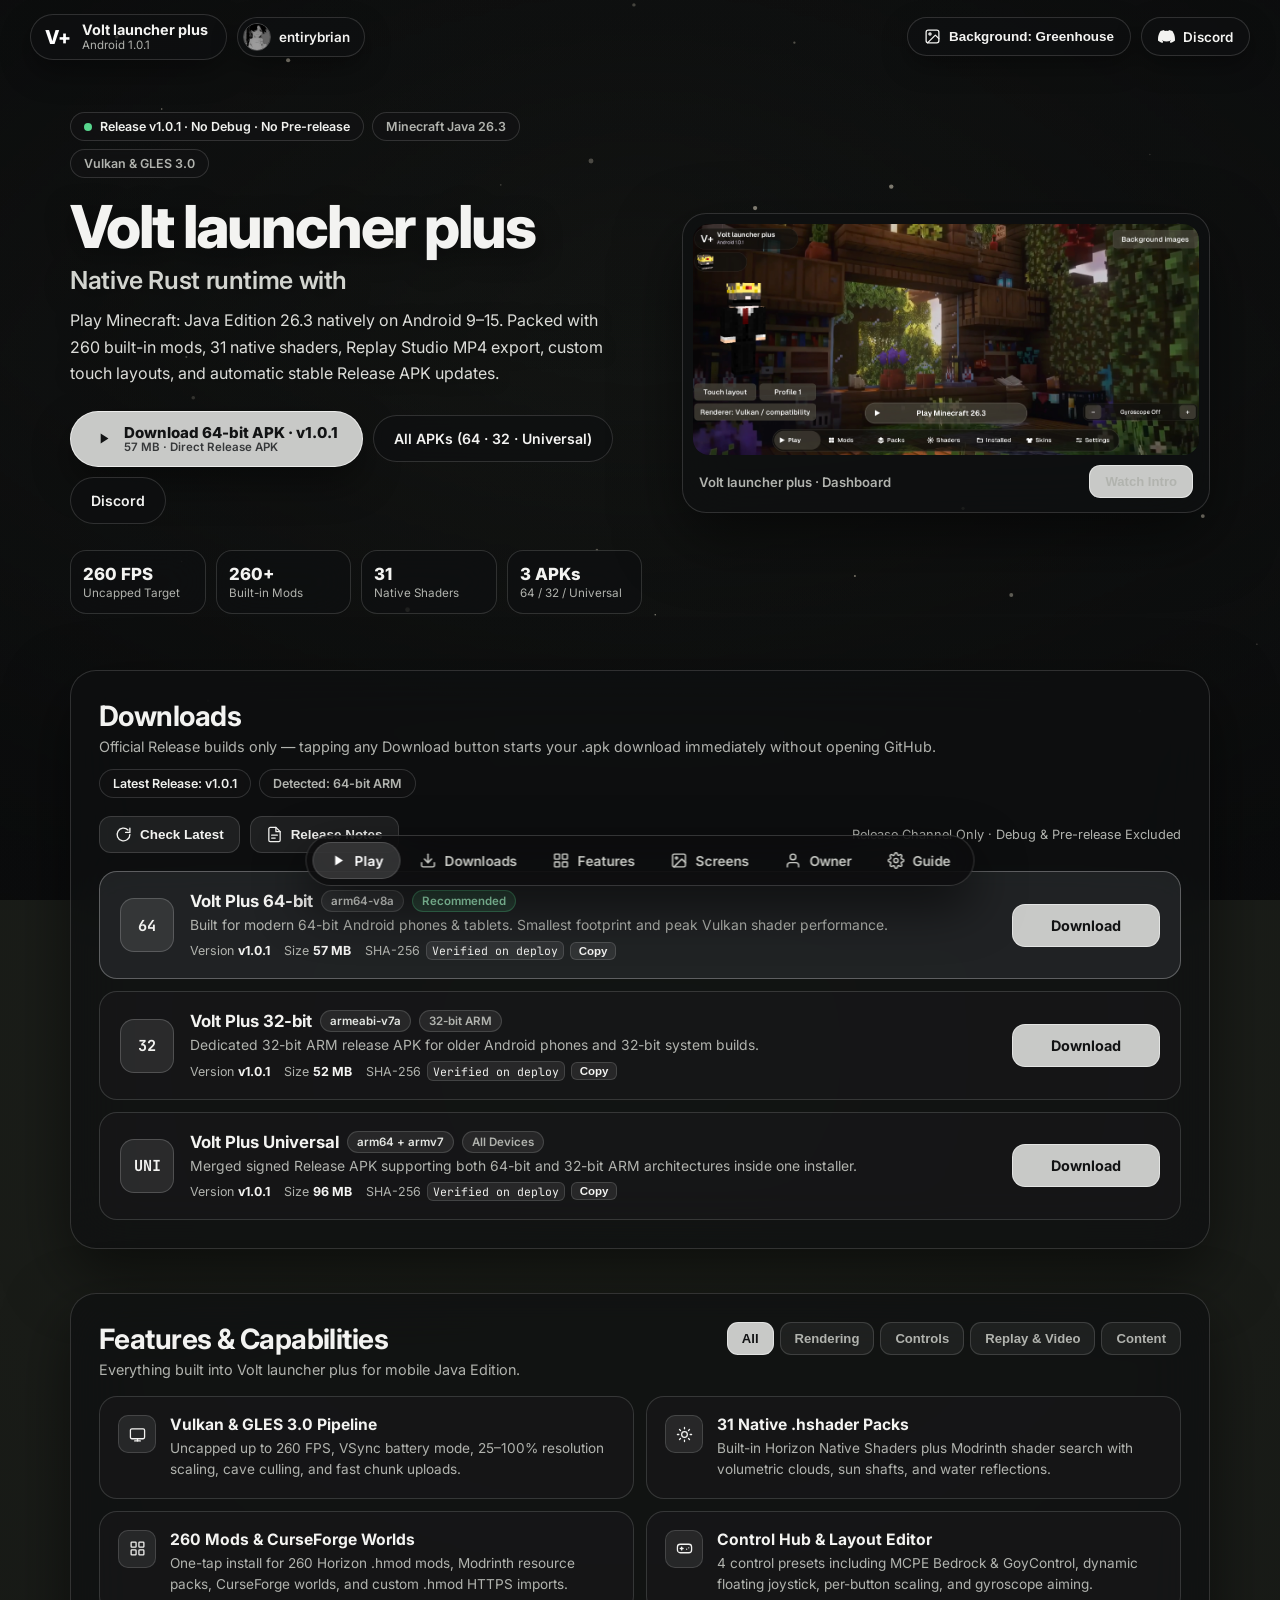
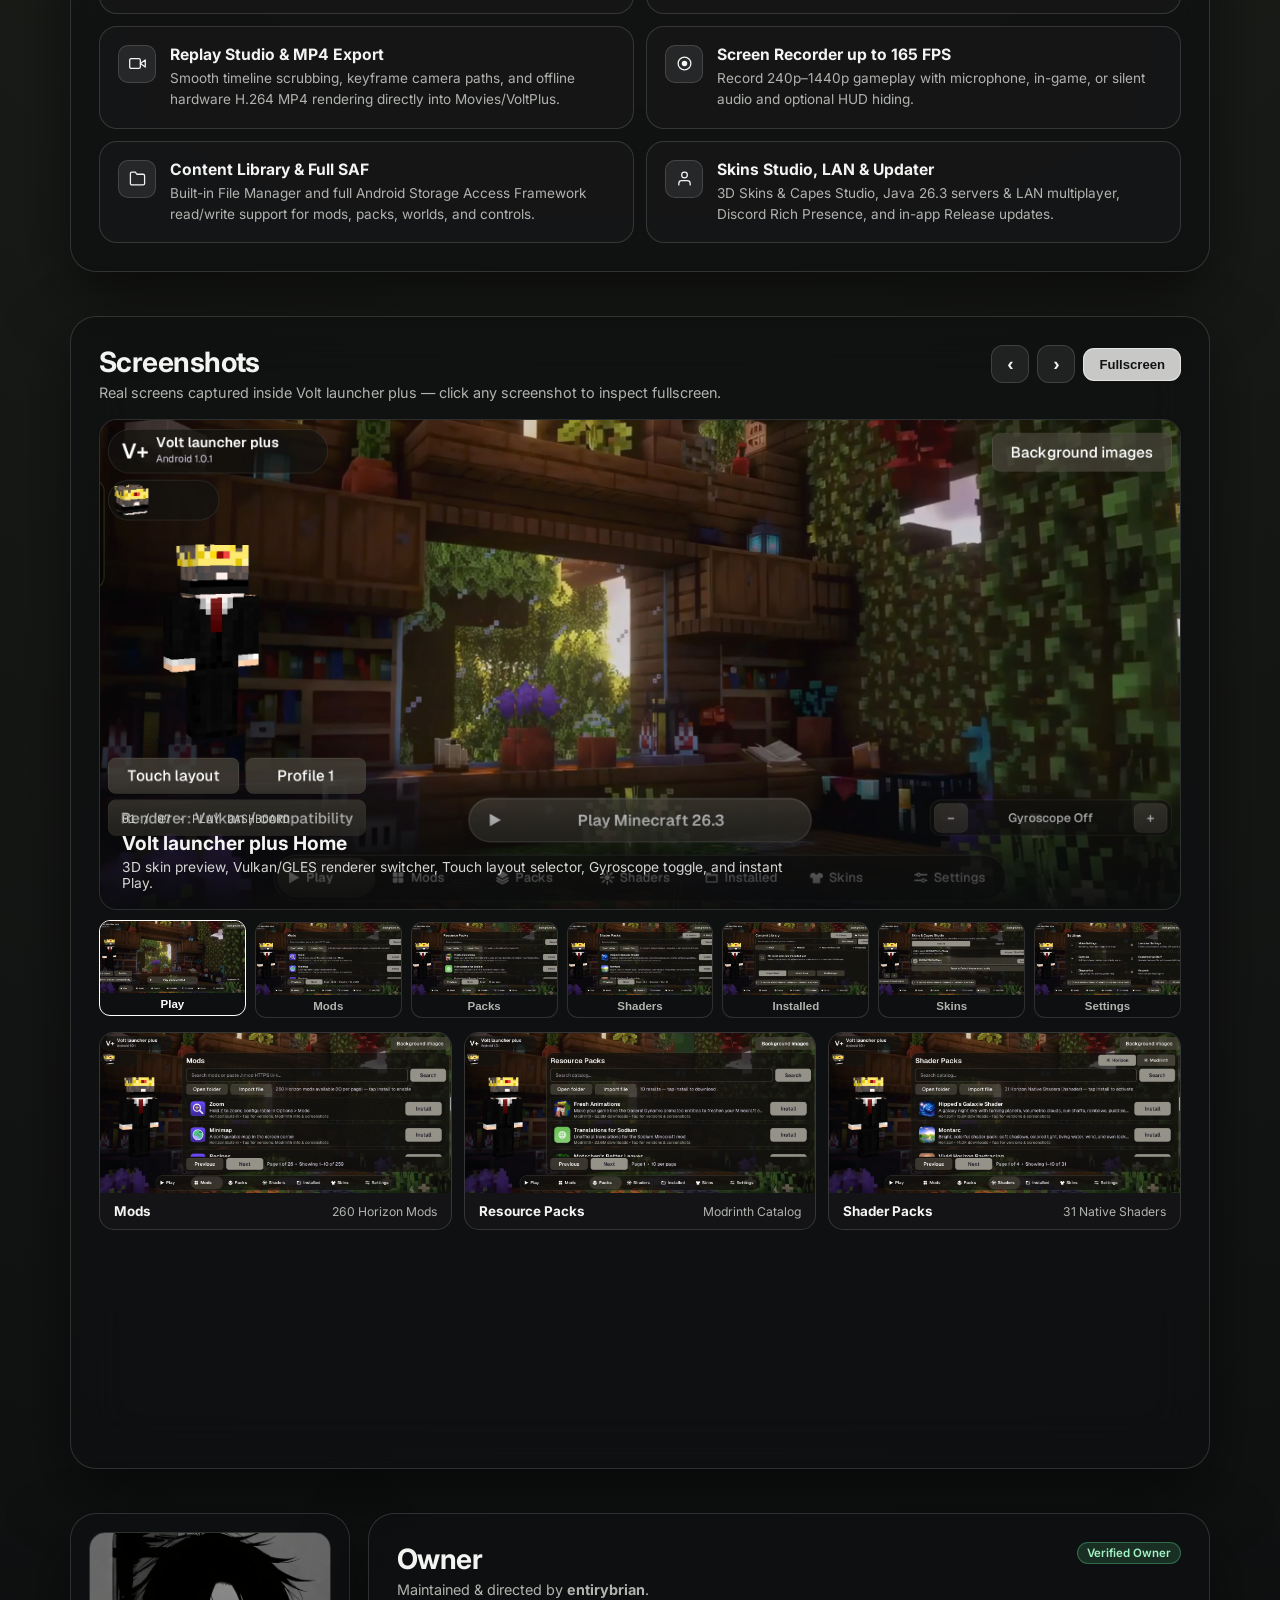
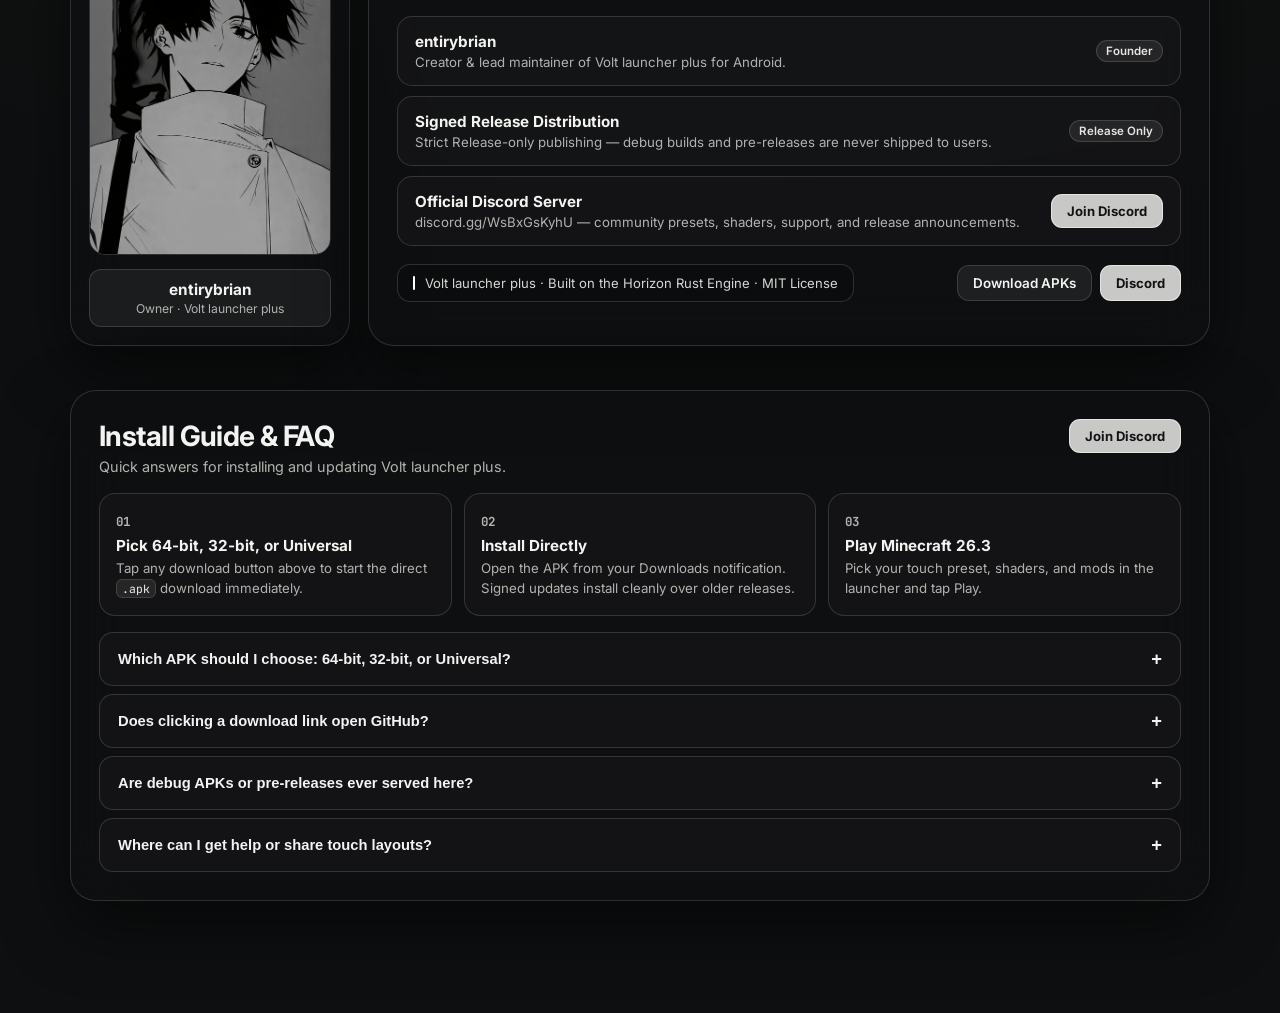
==== commit d4ffafd1: "Overhaul Volt launcher plus website with live MP4 shader wallpapers, SVG icons, and sliding dock Co-" ====
--- a/website/index.html
+++ b/website/index.html
@@ -3,16 +3,16 @@
 <head>
   <meta charset="UTF-8" />
   <meta name="viewport" content="width=device-width, initial-scale=1.0, viewport-fit=cover" />
-  <meta name="theme-color" content="#101214" />
+  <meta name="theme-color" content="#0e0f10" />
   <title>Volt launcher plus — Official Releases</title>
   <meta
     name="description"
-    content="Volt launcher plus for Android — Native Rust & wgpu Minecraft Java Edition 26.3. Direct Release-only APK downloads (64-bit, 32-bit, Universal), screenshots, features, and Discord."
+    content="Volt launcher plus for Android — Minecraft: Java Edition 26.3 powered by Rust & wgpu. Direct official Release APK downloads (64-bit, 32-bit, Universal)."
   />
   <meta property="og:title" content="Volt launcher plus — Android" />
   <meta
     property="og:description"
-    content="Official Release APK downloads (64-bit, 32-bit, Universal), built-in shaders, 260 mods, Replay MP4 export, and custom touch controls."
+    content="Official Release APK downloads (64-bit, 32-bit, Universal), 31 native shaders, 260 mods, Replay Studio MP4 export, and custom touch controls."
   />
   <meta property="og:image" content="assets/screen-launcher.jpg" />
   <link rel="icon" type="image/png" href="assets/logo.png" />
@@ -25,218 +25,235 @@
   <link rel="stylesheet" href="styles.css" />
 </head>
 <body>
-  <!-- Scroll Progress Hairline -->
   <div class="scroll-progress" id="scrollProgress" aria-hidden="true"></div>
 
-  <!-- Launcher Shader Cabin Backdrop + Floating Dust Motes -->
-  <div class="launcher-backdrop" aria-hidden="true">
-    <div class="backdrop-image" id="backdropImage"></div>
-    <div class="backdrop-vignette"></div>
-    <canvas id="moteCanvas"></canvas>
+  <!-- Live Animated Shader Wallpaper Background (Real Volt Launcher Plus wallpapers!) -->
+  <div class="wallpaper-stage" aria-hidden="true">
+    <video
+      id="bgWallpaperVideo"
+      class="wallpaper-video"
+      autoplay
+      loop
+      muted
+      playsinline
+      preload="auto"
+      src="assets/media/greenhouse.mp4"
+    ></video>
+    <div class="wallpaper-scrim"></div>
+    <canvas id="ambientMotes"></canvas>
   </div>
 
-  <!-- Top Launcher HUD Bar (Matches top-left V+ pill, mini avatar pill, and top-right pill) -->
-  <header class="hud-top">
-    <div class="hud-top-left">
-      <a href="#play" class="brand-pill interactive-pill">
-        <span class="vplus-mark">V+</span>
-        <span class="brand-pill-text">
+  <!-- Top Launcher Chrome (Exact match to Launcher Top-Left V+ pill, profile badge, and Top-Right controls) -->
+  <header class="top-chrome">
+    <div class="chrome-left">
+      <a href="#play" class="chrome-brand-pill pressable">
+        <span class="chrome-vplus">V+</span>
+        <span class="chrome-brand-copy">
           <strong>Volt launcher plus</strong>
-          <small id="navVersionSub">Android 1.0.1 · Release</small>
+          <small id="navVersionSub">Android 1.0.1</small>
         </span>
       </a>
 
-      <a href="#owner" class="owner-mini-pill interactive-pill" title="Owner: entirybrian">
+      <a href="#owner" class="chrome-owner-pill pressable" title="Project Owner: entirybrian">
         <img src="assets/owner.jpg" alt="entirybrian" />
         <span>entirybrian</span>
       </a>
     </div>
 
-    <div class="hud-top-right">
-      <span class="status-pill-top" id="heroReleaseLabel">
-        <span class="live-dot"></span>
-        <span>Release Only</span>
-      </span>
+    <div class="chrome-right">
+      <button type="button" class="chrome-pill-btn pressable" id="bgSwitchBtn" title="Switch animated launcher wallpaper">
+        <svg viewBox="0 0 24 24" class="ui-ico" fill="none" stroke="currentColor" stroke-width="1.8" stroke-linecap="round" stroke-linejoin="round" aria-hidden="true">
+          <rect x="3" y="3" width="18" height="18" rx="3" />
+          <circle cx="8.5" cy="8.5" r="1.5" />
+          <path d="m21 15-5-5L5 21" />
+        </svg>
+        <span id="bgSwitchLabel">Background: Greenhouse</span>
+      </button>
+
       <a
         href="https://discord.gg/WsBxGsKyhU"
         target="_blank"
         rel="noopener noreferrer"
-        class="top-glass-btn interactive-pill"
+        class="chrome-pill-btn pressable"
       >
-        <svg viewBox="0 0 24 24" class="icon-svg" aria-hidden="true">
-          <path fill="currentColor" d="M20.317 4.37a19.791 19.791 0 0 0-4.885-1.515.074.074 0 0 0-.079.037c-.21.375-.444.864-.608 1.25a18.27 18.27 0 0 0-5.487 0 12.64 12.64 0 0 0-.617-1.25.077.077 0 0 0-.079-.037A19.736 19.736 0 0 0 3.677 4.37a.07.07 0 0 0-.032.027C.533 9.046-.32 13.58.099 18.057a.082.082 0 0 0 .031.057 19.9 19.9 0 0 0 5.993 3.03.078.078 0 0 0 .084-.028c.462-.63.874-1.295 1.226-1.994.021-.041.001-.09-.041-.106a13.107 13.107 0 0 1-1.872-.892.077.077 0 0 1-.008-.128 10.2 10.2 0 0 0 .372-.292.074.074 0 0 1 .077-.01c3.928 1.793 8.18 1.793 12.061 0a.074.074 0 0 1 .078.01c.12.098.246.198.373.292a.077.077 0 0 1-.006.127 12.299 12.299 0 0 1-1.873.892.077.077 0 0 0-.041.107c.36.698.772 1.362 1.225 1.993a.076.076 0 0 0 .084.028 19.839 19.839 0 0 0 6.002-3.03.077.077 0 0 0 .032-.054c.5-5.177-.838-9.674-3.549-13.66a.061.061 0 0 0-.031-.028z"/>
+        <svg viewBox="0 0 24 24" class="ui-ico" fill="currentColor" aria-hidden="true">
+          <path d="M20.317 4.37a19.791 19.791 0 0 0-4.885-1.515.074.074 0 0 0-.079.037c-.21.375-.444.864-.608 1.25a18.27 18.27 0 0 0-5.487 0 12.64 12.64 0 0 0-.617-1.25.077.077 0 0 0-.079-.037A19.736 19.736 0 0 0 3.677 4.37a.07.07 0 0 0-.032.027C.533 9.046-.32 13.58.099 18.057a.082.082 0 0 0 .031.057 19.9 19.9 0 0 0 5.993 3.03.078.078 0 0 0 .084-.028c.462-.63.874-1.295 1.226-1.994.021-.041.001-.09-.041-.106a13.107 13.107 0 0 1-1.872-.892.077.077 0 0 1-.008-.128 10.2 10.2 0 0 0 .372-.292.074.074 0 0 1 .077-.01c3.928 1.793 8.18 1.793 12.061 0a.074.074 0 0 1 .078.01c.12.098.246.198.373.292a.077.077 0 0 1-.006.127 12.299 12.299 0 0 1-1.873.892.077.077 0 0 0-.041.107c.36.698.772 1.362 1.225 1.993a.076.076 0 0 0 .084.028 19.839 19.839 0 0 0 6.002-3.03.077.077 0 0 0 .032-.054c.5-5.177-.838-9.674-3.549-13.66a.061.061 0 0 0-.031-.028z"/>
         </svg>
         <span>Discord</span>
       </a>
     </div>
   </header>
 
-  <main class="launcher-stage">
-    <!-- SECTION 1: PLAY / HOME (Mirrors Launcher Home Dashboard) -->
-    <section id="play" class="launcher-section hero-section">
-      <div class="glass-window hero-window reveal">
-        <div class="hero-window-grid">
-          <div class="hero-left">
-            <div class="hero-tag-row">
-              <span class="glass-chip"><span class="live-dot"></span> Release Only · No Debug · No Pre-release</span>
-              <span class="glass-chip">Minecraft Java 26.3</span>
-              <span class="glass-chip">Android 9–15</span>
-            </div>
-
-            <h1 class="hero-heading">
-              Volt launcher plus
-              <span class="hero-sub-rotator">
-                Native <span id="kineticWord" class="kinetic-word">Vulkan Engine</span>
+  <main class="page-shell">
+    <!-- SECTION 1: HERO / PLAY -->
+    <section id="play" class="hero-section">
+      <div class="hero-container">
+        <div class="hero-content reveal">
+          <div class="hero-badges">
+            <span class="badge-pill" id="heroReleaseLabel">
+              <span class="live-dot"></span>
+              <span>Release Channel · No Debug · No Pre-release</span>
+            </span>
+            <span class="badge-pill subtle">Minecraft Java 26.3</span>
+            <span class="badge-pill subtle">Vulkan &amp; GLES 3.0</span>
+          </div>
+
+          <h1 class="hero-title">
+            Volt launcher plus
+            <span class="hero-subtitle-line">
+              Native Rust runtime with <span id="kineticWord" class="kinetic-word">260 FPS</span>
+            </span>
+          </h1>
+
+          <p class="hero-desc">
+            Play Minecraft: Java Edition 26.3 natively on Android 9–15. Packed with 260 built-in mods, 31 native shaders,
+            Replay Studio MP4 export, custom touch layouts, and automatic stable Release APK updates.
+          </p>
+
+          <div class="hero-actions">
+            <a
+              href="./downloads/Volt-Plus-arm64-v8a.apk"
+              download="Volt-Plus-arm64-v8a.apk"
+              class="btn-play-main pressable js-apk-download"
+              id="heroSmartDownload"
+              data-abi="arm64"
+            >
+              <svg viewBox="0 0 24 24" class="ui-ico" fill="currentColor" aria-hidden="true">
+                <path d="M8 5v14l11-7z" />
+              </svg>
+              <span class="btn-play-copy">
+                <strong id="heroBtnTitle">Download Latest APK</strong>
+                <small id="heroBtnSub">Auto-syncing latest Release...</small>
               </span>
-            </h1>
-
-            <p class="hero-lead">
-              A high-performance native Android launcher &amp; Rust <code>wgpu</code> runtime for Minecraft: Java Edition 26.3.
-              Built-in <strong>260 mods</strong>, <strong>31 native shaders</strong>, <strong>Replay MP4 export</strong>,
-              <strong>Control Hub</strong>, and direct official Release APK updates.
-            </p>
-
-            <!-- Launcher Quick-Toggle Style Pills (Matching Touch layout / Profile 1 / Renderer) -->
-            <div class="launcher-quick-pills">
-              <div class="pill-group">
-                <a href="#downloads" class="glass-btn interactive-pill">64-bit · arm64</a>
-                <a href="#downloads" class="glass-btn interactive-pill">32-bit · armv7</a>
-                <a href="#downloads" class="glass-btn interactive-pill">Universal APK</a>
-              </div>
-              <div class="glass-btn static-pill">Renderer: Vulkan / GLES 3.0</div>
-            </div>
-
-            <!-- Main Play-Style Pill CTA + Secondary Pills -->
-            <div class="hero-action-dock">
-              <a
-                href="./downloads/Volt-Plus-arm64-v8a.apk"
-                download="Volt-Plus-arm64-v8a.apk"
-                class="play-pill-cta interactive-pill js-apk-download"
-                id="heroSmartDownload"
-                data-abi="arm64"
-              >
-                <span class="play-triangle">▶</span>
-                <span class="cta-text">
-                  <strong id="heroBtnTitle">Download Latest APK</strong>
-                  <small id="heroBtnSub">Auto-syncing latest release...</small>
-                </span>
-              </a>
-
-              <a
-                href="https://discord.gg/WsBxGsKyhU"
-                target="_blank"
-                rel="noopener noreferrer"
-                class="glass-pill-cta interactive-pill"
-              >
-                <span>Join Discord</span>
-              </a>
-            </div>
-          </div>
-
-          <!-- Right Preview Card (Dashboard / Intro GIF Switcher) -->
-          <div class="hero-right">
-            <div class="preview-card tilt-card">
-              <div class="preview-media-box">
-                <img
-                  src="assets/screen-launcher.jpg"
-                  alt="Volt launcher plus Dashboard"
-                  class="preview-frame is-active"
-                  id="heroPreviewImg"
-                />
-                <img
-                  src="assets/intro.gif"
-                  alt="Volt Plus Launch Intro"
-                  class="preview-frame"
-                  id="heroIntroGif"
-                />
-              </div>
-              <div class="preview-bar">
-                <span class="preview-caption" id="previewCaption">Live Launcher UI · Android 1.0.1</span>
-                <button type="button" class="silver-pill-sm interactive-pill" id="toggleIntroPreview">
-                  <span id="toggleIntroLabel">Play Intro GIF</span>
-                </button>
-              </div>
-            </div>
-
-            <!-- Live Metric Strip matching Launcher bottom stat bar -->
-            <div class="metrics-strip">
-              <div class="metric-box">
-                <strong class="stat-num" data-count="260" data-suffix=" FPS">0</strong>
-                <span>Uncapped</span>
-              </div>
-              <div class="metric-box">
-                <strong class="stat-num" data-count="260" data-suffix="+">0</strong>
-                <span>Mods</span>
-              </div>
-              <div class="metric-box">
-                <strong class="stat-num" data-count="31" data-suffix="">0</strong>
-                <span>Shaders</span>
-              </div>
-              <div class="metric-box">
-                <strong class="stat-num" data-count="3" data-suffix=" APKs">0</strong>
-                <span>64 / 32 / Uni</span>
-              </div>
+            </a>
+
+            <a href="#downloads" class="btn-glass-pill pressable">
+              <span>All APKs (64 · 32 · Universal)</span>
+            </a>
+
+            <a
+              href="https://discord.gg/WsBxGsKyhU"
+              target="_blank"
+              rel="noopener noreferrer"
+              class="btn-glass-pill pressable"
+            >
+              <span>Discord</span>
+            </a>
+          </div>
+
+          <div class="hero-kpis">
+            <div class="kpi-item">
+              <strong class="stat-num" data-count="260" data-suffix=" FPS">0</strong>
+              <span>Uncapped Target</span>
+            </div>
+            <div class="kpi-item">
+              <strong class="stat-num" data-count="260" data-suffix="+">0</strong>
+              <span>Built-in Mods</span>
+            </div>
+            <div class="kpi-item">
+              <strong class="stat-num" data-count="31" data-suffix="">0</strong>
+              <span>Native Shaders</span>
+            </div>
+            <div class="kpi-item">
+              <strong class="stat-num" data-count="3" data-suffix=" APKs">0</strong>
+              <span>64 / 32 / Universal</span>
+            </div>
+          </div>
+        </div>
+
+        <!-- Clean Showcase Device Frame -->
+        <div class="hero-showcase reveal" data-delay="120">
+          <div class="showcase-frame tilt-surface">
+            <div class="showcase-screen">
+              <img
+                src="assets/screen-launcher.jpg"
+                alt="Volt launcher plus Play Dashboard"
+                class="showcase-media is-active"
+                id="heroPreviewImg"
+              />
+              <video
+                src="assets/media/intro.mp4"
+                poster="assets/intro.gif"
+                autoplay
+                loop
+                muted
+                playsinline
+                class="showcase-media"
+                id="heroIntroVideo"
+              ></video>
+            </div>
+            <div class="showcase-bar">
+              <span id="previewCaption">Volt launcher plus · Dashboard</span>
+              <button type="button" class="btn-silver-sm pressable" id="toggleIntroPreview">
+                <span id="toggleIntroLabel">Watch Intro</span>
+              </button>
             </div>
           </div>
         </div>
       </div>
     </section>
 
-    <!-- SECTION 2: DOWNLOADS (Mirrors Launcher Mods / Shaders List Window) -->
-    <section id="downloads" class="launcher-section">
-      <div class="glass-window reveal">
-        <div class="window-header">
+    <!-- SECTION 2: DOWNLOADS (Mods/Shaders Card List Aesthetic) -->
+    <section id="downloads" class="section-block">
+      <div class="panel-surface reveal">
+        <div class="panel-head">
           <div>
-            <h2 class="window-title">Download APKs</h2>
-            <p class="window-sub" id="releaseMetaLine">
-              Automatically synced to the latest published stable Release — no debug builds, no pre-releases, no GitHub redirects.
+            <h2 class="panel-title">Downloads</h2>
+            <p class="panel-sub" id="releaseMetaLine">
+              Official Release builds only — tapping any Download button starts your <code>.apk</code> download immediately without opening GitHub.
             </p>
           </div>
-          <div class="window-header-pills">
-            <span class="glass-chip" id="releaseVersionBadge">Latest Release: v1.0.1</span>
-            <span class="glass-chip" id="deviceDetectTag">Detecting ABI...</span>
-          </div>
-        </div>
-
-        <!-- Toolbar Row matching "Open folder | Import file | X available" -->
-        <div class="window-toolbar">
-          <button type="button" class="glass-btn interactive-pill" id="refreshReleaseBtn">
-            <svg viewBox="0 0 24 24" class="icon-svg spin-target" aria-hidden="true">
-              <path fill="currentColor" d="M17.65 6.35A7.958 7.958 0 0 0 12 4c-4.42 0-7.99 3.58-7.99 8s3.57 8 7.99 8c3.73 0 6.84-2.55 7.73-6h-2.08A5.99 5.99 0 0 1 12 18c-3.31 0-6-2.69-6-6s2.69-6 6-6c1.66 0 3.14.69 4.22 1.78L13 11h7V4l-2.35 2.35z"/>
+          <div class="panel-pills">
+            <span class="badge-pill" id="releaseVersionBadge">Latest Release: v1.0.1</span>
+            <span class="badge-pill subtle" id="deviceDetectTag">Detecting ABI...</span>
+          </div>
+        </div>
+
+        <div class="panel-toolbar">
+          <button type="button" class="btn-glass-sm pressable" id="refreshReleaseBtn">
+            <svg viewBox="0 0 24 24" class="ui-ico spin-target" fill="none" stroke="currentColor" stroke-width="1.9" stroke-linecap="round" stroke-linejoin="round" aria-hidden="true">
+              <path d="M21 12a9 9 0 1 1-2.64-6.36" />
+              <polyline points="21 3 21 9 15 9" />
             </svg>
-            <span>Check Latest Release</span>
+            <span>Check Latest</span>
           </button>
-          <button type="button" class="glass-btn interactive-pill" id="toggleReleaseNotesBtn">
+          <button type="button" class="btn-glass-sm pressable" id="toggleReleaseNotesBtn">
+            <svg viewBox="0 0 24 24" class="ui-ico" fill="none" stroke="currentColor" stroke-width="1.8" stroke-linecap="round" stroke-linejoin="round" aria-hidden="true">
+              <path d="M14 2H6a2 2 0 0 0-2 2v16a2 2 0 0 0 2 2h12a2 2 0 0 0 2-2V8z" />
+              <polyline points="14 2 14 8 20 8" />
+              <line x1="8" y1="13" x2="16" y2="13" />
+              <line x1="8" y1="17" x2="13" y2="17" />
+            </svg>
             <span>Release Notes</span>
           </button>
-          <span class="toolbar-note">Direct same-origin <code>.apk</code> downloads · Stable Release Channel Only</span>
-        </div>
-
-        <div class="release-notes-panel" id="releaseNotesPanel" aria-hidden="true">
-          <div class="notes-card">
+          <span class="toolbar-status">Release Channel Only · Debug &amp; Pre-release Excluded</span>
+        </div>
+
+        <div class="release-notes-drawer" id="releaseNotesPanel" aria-hidden="true">
+          <div class="notes-inner">
             <strong id="releaseNotesHeading">Latest Release Notes</strong>
             <pre id="releaseNotesBody">Loading latest stable release details...</pre>
           </div>
         </div>
 
-        <!-- 3 Launcher List Row Cards: 64-bit, 32-bit, Universal -->
-        <div class="apk-list">
+        <div class="apk-rows">
           <!-- 64-bit -->
-          <article class="apk-row-card tilt-card reveal" data-delay="0" data-abi="arm64" id="card-arm64">
-            <div class="apk-row-left">
-              <div class="apk-icon-tile">64</div>
-              <div class="apk-row-info">
-                <div class="apk-name-line">
-                  <h3>Volt Plus — 64-bit (arm64-v8a)</h3>
-                  <span class="mini-tag" id="badge-arm64">Recommended</span>
+          <article class="apk-row tilt-surface reveal" data-delay="0" data-abi="arm64" id="card-arm64">
+            <div class="apk-row-info">
+              <div class="apk-abi-badge">64</div>
+              <div class="apk-copy">
+                <div class="apk-title-row">
+                  <h3>Volt Plus 64-bit</h3>
+                  <span class="chip-tag">arm64-v8a</span>
+                  <span class="chip-tag rec" id="badge-arm64">Recommended</span>
                 </div>
-                <p>For modern 64-bit Android phones &amp; tablets. Smallest APK size and peak Vulkan shader speed.</p>
-                <div class="apk-meta-row">
-                  <span>Version: <strong class="js-ver">v1.0.1</strong></span>
-                  <span>Size: <strong id="size-arm64">~57 MB</strong></span>
-                  <span class="sha-inline">
-                    SHA-256: <code id="sha-arm64">verifying...</code>
-                    <button type="button" class="copy-sha-btn" data-copy-target="sha-arm64">Copy</button>
+                <p>Built for modern 64-bit Android phones &amp; tablets. Smallest footprint and peak Vulkan shader performance.</p>
+                <div class="apk-specs-line">
+                  <span>Version <strong class="js-ver">v1.0.1</strong></span>
+                  <span>Size <strong id="size-arm64">~57 MB</strong></span>
+                  <span class="sha-wrap">
+                    SHA-256 <code id="sha-arm64">verifying...</code>
+                    <button type="button" class="copy-btn" data-copy-target="sha-arm64">Copy</button>
                   </span>
                 </div>
               </div>
@@ -245,29 +262,30 @@
               id="dl-arm64"
               href="./downloads/Volt-Plus-arm64-v8a.apk"
               download="Volt-Plus-arm64-v8a.apk"
-              class="silver-install-btn interactive-pill js-apk-download"
+              class="btn-silver-lg pressable js-apk-download"
               data-abi="arm64"
             >
-              Download 64-bit
+              Download
             </a>
           </article>
 
           <!-- 32-bit -->
-          <article class="apk-row-card tilt-card reveal" data-delay="70" data-abi="armv7" id="card-armv7">
-            <div class="apk-row-left">
-              <div class="apk-icon-tile">32</div>
-              <div class="apk-row-info">
-                <div class="apk-name-line">
-                  <h3>Volt Plus — 32-bit (armeabi-v7a)</h3>
-                  <span class="mini-tag muted" id="badge-armv7">32-bit ARM</span>
+          <article class="apk-row tilt-surface reveal" data-delay="60" data-abi="armv7" id="card-armv7">
+            <div class="apk-row-info">
+              <div class="apk-abi-badge">32</div>
+              <div class="apk-copy">
+                <div class="apk-title-row">
+                  <h3>Volt Plus 32-bit</h3>
+                  <span class="chip-tag">armeabi-v7a</span>
+                  <span class="chip-tag muted" id="badge-armv7">32-bit ARM</span>
                 </div>
-                <p>Built for older or 32-bit-only Android devices that require <code>armeabi-v7a</code> native libraries.</p>
-                <div class="apk-meta-row">
-                  <span>Version: <strong class="js-ver">v1.0.1</strong></span>
-                  <span>Size: <strong id="size-armv7">~52 MB</strong></span>
-                  <span class="sha-inline">
-                    SHA-256: <code id="sha-armv7">verifying...</code>
-                    <button type="button" class="copy-sha-btn" data-copy-target="sha-armv7">Copy</button>
+                <p>Dedicated 32-bit ARM release APK for older Android phones and 32-bit system builds.</p>
+                <div class="apk-specs-line">
+                  <span>Version <strong class="js-ver">v1.0.1</strong></span>
+                  <span>Size <strong id="size-armv7">~52 MB</strong></span>
+                  <span class="sha-wrap">
+                    SHA-256 <code id="sha-armv7">verifying...</code>
+                    <button type="button" class="copy-btn" data-copy-target="sha-armv7">Copy</button>
                   </span>
                 </div>
               </div>
@@ -276,29 +294,30 @@
               id="dl-armv7"
               href="./downloads/Volt-Plus-armeabi-v7a.apk"
               download="Volt-Plus-armeabi-v7a.apk"
-              class="silver-install-btn interactive-pill js-apk-download"
+              class="btn-silver-lg pressable js-apk-download"
               data-abi="armv7"
             >
-              Download 32-bit
+              Download
             </a>
           </article>
 
           <!-- Universal -->
-          <article class="apk-row-card tilt-card reveal" data-delay="140" data-abi="universal" id="card-universal">
-            <div class="apk-row-left">
-              <div class="apk-icon-tile">ALL</div>
-              <div class="apk-row-info">
-                <div class="apk-name-line">
-                  <h3>Volt Plus — Universal (64 + 32-bit)</h3>
-                  <span class="mini-tag muted" id="badge-universal">All Devices</span>
+          <article class="apk-row tilt-surface reveal" data-delay="120" data-abi="universal" id="card-universal">
+            <div class="apk-row-info">
+              <div class="apk-abi-badge">UNI</div>
+              <div class="apk-copy">
+                <div class="apk-title-row">
+                  <h3>Volt Plus Universal</h3>
+                  <span class="chip-tag">arm64 + armv7</span>
+                  <span class="chip-tag muted" id="badge-universal">All Devices</span>
                 </div>
-                <p>Single signed Release APK containing both <code>arm64-v8a</code> and <code>armeabi-v7a</code> architectures.</p>
-                <div class="apk-meta-row">
-                  <span>Version: <strong class="js-ver">v1.0.1</strong></span>
-                  <span>Size: <strong id="size-universal">~96 MB</strong></span>
-                  <span class="sha-inline">
-                    SHA-256: <code id="sha-universal">verifying...</code>
-                    <button type="button" class="copy-sha-btn" data-copy-target="sha-universal">Copy</button>
+                <p>Merged signed Release APK supporting both 64-bit and 32-bit ARM architectures inside one installer.</p>
+                <div class="apk-specs-line">
+                  <span>Version <strong class="js-ver">v1.0.1</strong></span>
+                  <span>Size <strong id="size-universal">~96 MB</strong></span>
+                  <span class="sha-wrap">
+                    SHA-256 <code id="sha-universal">verifying...</code>
+                    <button type="button" class="copy-btn" data-copy-target="sha-universal">Copy</button>
                   </span>
                 </div>
               </div>
@@ -307,203 +326,178 @@
               id="dl-universal"
               href="./downloads/Volt-Plus-universal.apk"
               download="Volt-Plus-universal.apk"
-              class="silver-install-btn interactive-pill js-apk-download"
+              class="btn-silver-lg pressable js-apk-download"
               data-abi="universal"
             >
-              Download Universal
+              Download
             </a>
           </article>
         </div>
       </div>
     </section>
 
-    <!-- SECTION 3: FEATURES (Mirrors Launcher Settings & Content Library Window) -->
-    <section id="features" class="launcher-section">
-      <div class="glass-window reveal">
-        <div class="window-header">
+    <!-- SECTION 3: FEATURES (Clean Settings 2-Column SVG Cards) -->
+    <section id="features" class="section-block">
+      <div class="panel-surface reveal">
+        <div class="panel-head">
           <div>
-            <h2 class="window-title">Features &amp; Engine</h2>
-            <p class="window-sub">Every system built into Volt launcher plus — tap a category pill to inspect details.</p>
-          </div>
-          <div class="filter-pills" role="tablist" aria-label="Feature Categories">
-            <button type="button" class="filter-pill is-active" data-filter="all">All (8)</button>
-            <button type="button" class="filter-pill" data-filter="render">Rendering</button>
-            <button type="button" class="filter-pill" data-filter="controls">Controls</button>
-            <button type="button" class="filter-pill" data-filter="media">Replay &amp; Media</button>
-            <button type="button" class="filter-pill" data-filter="content">Content</button>
-          </div>
-        </div>
-
-        <!-- Settings-Style 2-Column Icon Cards -->
-        <div class="settings-grid" id="featuresGrid">
-          <div class="setting-card tilt-card reveal" data-cat="render" data-delay="0">
-            <span class="setting-icon">▣</span>
-            <div>
-              <h4>Vulkan &amp; GLES 3.0 Renderer</h4>
-              <p>Uncapped up to 260 FPS, VSync battery saver, 25–100% resolution scaling, cave &amp; entity culling, and fast chunk meshing.</p>
-            </div>
-          </div>
-
-          <div class="setting-card tilt-card reveal" data-cat="content" data-delay="40">
-            <span class="setting-icon">☀</span>
-            <div>
-              <h4>31+ Native .hshader Packs</h4>
-              <p>Curated Horizon Native Shaders plus Modrinth shader discovery with volumetric clouds, sun shafts, shadows, and water reflections.</p>
-            </div>
-          </div>
-
-          <div class="setting-card tilt-card reveal" data-cat="content" data-delay="80">
-            <span class="setting-icon">⊞</span>
-            <div>
-              <h4>260+ Mods &amp; Resource Packs</h4>
-              <p>One-tap install for 260 built-in Horizon .hmod mods, Modrinth resource packs, CurseForge Worlds, and .hmod URL imports.</p>
-            </div>
-          </div>
-
-          <div class="setting-card tilt-card reveal" data-cat="controls" data-delay="120">
-            <span class="setting-icon">⌖</span>
+            <h2 class="panel-title">Features &amp; Capabilities</h2>
+            <p class="panel-sub">Everything built into Volt launcher plus for mobile Java Edition.</p>
+          </div>
+          <div class="filter-bar" role="tablist" aria-label="Filter Features">
+            <button type="button" class="filter-btn is-active" data-filter="all">All</button>
+            <button type="button" class="filter-btn" data-filter="render">Rendering</button>
+            <button type="button" class="filter-btn" data-filter="controls">Controls</button>
+            <button type="button" class="filter-btn" data-filter="media">Replay &amp; Video</button>
+            <button type="button" class="filter-btn" data-filter="content">Content</button>
+          </div>
+        </div>
+
+        <div class="feature-grid">
+          <div class="feature-item tilt-surface reveal" data-cat="render" data-delay="0">
+            <div class="feature-ico">
+              <svg viewBox="0 0 24 24" class="ui-ico" fill="none" stroke="currentColor" stroke-width="1.8" stroke-linecap="round" stroke-linejoin="round"><rect x="2" y="4" width="20" height="14" rx="2"/><line x1="8" y1="21" x2="16" y2="21"/><line x1="12" y1="18" x2="12" y2="21"/></svg>
+            </div>
+            <div>
+              <h4>Vulkan &amp; GLES 3.0 Pipeline</h4>
+              <p>Uncapped up to 260 FPS, VSync battery mode, 25–100% resolution scaling, cave culling, and fast chunk uploads.</p>
+            </div>
+          </div>
+
+          <div class="feature-item tilt-surface reveal" data-cat="content" data-delay="40">
+            <div class="feature-ico">
+              <svg viewBox="0 0 24 24" class="ui-ico" fill="none" stroke="currentColor" stroke-width="1.8" stroke-linecap="round" stroke-linejoin="round"><circle cx="12" cy="12" r="4"/><path d="M12 2v2m0 16v2M4.93 4.93l1.41 1.41m11.32 11.32 1.41 1.41M2 12h2m16 0h2M4.93 19.07l1.41-1.41m11.32-11.32 1.41-1.41"/></svg>
+            </div>
+            <div>
+              <h4>31 Native .hshader Packs</h4>
+              <p>Built-in Horizon Native Shaders plus Modrinth shader search with volumetric clouds, sun shafts, and water reflections.</p>
+            </div>
+          </div>
+
+          <div class="feature-item tilt-surface reveal" data-cat="content" data-delay="80">
+            <div class="feature-ico">
+              <svg viewBox="0 0 24 24" class="ui-ico" fill="none" stroke="currentColor" stroke-width="1.8" stroke-linecap="round" stroke-linejoin="round"><rect x="3" y="3" width="7" height="7" rx="1"/><rect x="14" y="3" width="7" height="7" rx="1"/><rect x="3" y="14" width="7" height="7" rx="1"/><rect x="14" y="14" width="7" height="7" rx="1"/></svg>
+            </div>
+            <div>
+              <h4>260 Mods &amp; CurseForge Worlds</h4>
+              <p>One-tap install for 260 Horizon .hmod mods, Modrinth resource packs, CurseForge worlds, and custom .hmod HTTPS imports.</p>
+            </div>
+          </div>
+
+          <div class="feature-item tilt-surface reveal" data-cat="controls" data-delay="120">
+            <div class="feature-ico">
+              <svg viewBox="0 0 24 24" class="ui-ico" fill="none" stroke="currentColor" stroke-width="1.8" stroke-linecap="round" stroke-linejoin="round"><line x1="6" y1="12" x2="10" y2="12"/><line x1="8" y1="10" x2="8" y2="14"/><line x1="15" y1="13" x2="15.01" y2="13"/><line x1="18" y1="11" x2="18.01" y2="11"/><rect x="2" y="6" width="20" height="12" rx="4"/></svg>
+            </div>
             <div>
               <h4>Control Hub &amp; Layout Editor</h4>
-              <p>4 control presets including MCPE Bedrock &amp; GoyControl, dynamic floating joystick, per-button opacity/scale, and gyroscope aiming.</p>
-            </div>
-          </div>
-
-          <div class="setting-card tilt-card reveal" data-cat="media" data-delay="160">
-            <span class="setting-icon">▶</span>
+              <p>4 control presets including MCPE Bedrock &amp; GoyControl, dynamic floating joystick, per-button scaling, and gyroscope aiming.</p>
+            </div>
+          </div>
+
+          <div class="feature-item tilt-surface reveal" data-cat="media" data-delay="160">
+            <div class="feature-ico">
+              <svg viewBox="0 0 24 24" class="ui-ico" fill="none" stroke="currentColor" stroke-width="1.8" stroke-linecap="round" stroke-linejoin="round"><polygon points="23 7 16 12 23 17 23 7"/><rect x="1" y="5" width="15" height="14" rx="2"/></svg>
+            </div>
             <div>
               <h4>Replay Studio &amp; MP4 Export</h4>
-              <p>Smooth timeline scrubbing, keyframe camera paths, and offline hardware H.264 MP4 rendering straight into Movies/VoltPlus.</p>
-            </div>
-          </div>
-
-          <div class="setting-card tilt-card reveal" data-cat="media" data-delay="200">
-            <span class="setting-icon">●</span>
-            <div>
-              <h4>240p–1440p Screen Recorder</h4>
-              <p>Capture up to 165 FPS with microphone, in-game, or silent audio, plus optional HUD/controls hiding for clean gameplay clips.</p>
-            </div>
-          </div>
-
-          <div class="setting-card tilt-card reveal" data-cat="content" data-delay="240">
-            <span class="setting-icon">📁</span>
+              <p>Smooth timeline scrubbing, keyframe camera paths, and offline hardware H.264 MP4 rendering directly into Movies/VoltPlus.</p>
+            </div>
+          </div>
+
+          <div class="feature-item tilt-surface reveal" data-cat="media" data-delay="200">
+            <div class="feature-ico">
+              <svg viewBox="0 0 24 24" class="ui-ico" fill="none" stroke="currentColor" stroke-width="1.8" stroke-linecap="round" stroke-linejoin="round"><circle cx="12" cy="12" r="9"/><circle cx="12" cy="12" r="3" fill="currentColor"/></svg>
+            </div>
+            <div>
+              <h4>Screen Recorder up to 165 FPS</h4>
+              <p>Record 240p–1440p gameplay with microphone, in-game, or silent audio and optional HUD hiding.</p>
+            </div>
+          </div>
+
+          <div class="feature-item tilt-surface reveal" data-cat="content" data-delay="240">
+            <div class="feature-ico">
+              <svg viewBox="0 0 24 24" class="ui-ico" fill="none" stroke="currentColor" stroke-width="1.8" stroke-linecap="round" stroke-linejoin="round"><path d="M22 19a2 2 0 0 1-2 2H4a2 2 0 0 1-2-2V5a2 2 0 0 1 2-2h5l2 3h9a2 2 0 0 1 2 2z"/></svg>
+            </div>
             <div>
               <h4>Content Library &amp; Full SAF</h4>
-              <p>Built-in File Manager and full Storage Access Framework read/write access to import, rename, move, or export files cleanly.</p>
-            </div>
-          </div>
-
-          <div class="setting-card tilt-card reveal" data-cat="controls" data-delay="280">
-            <span class="setting-icon">⚙</span>
-            <div>
-              <h4>Skins Studio, Multiplayer &amp; Updater</h4>
-              <p>Live 3D Skins &amp; Capes viewer (Classic 4px / Slim 3px), Java 26.3 servers &amp; LAN, Discord RPC, and in-app Release updates.</p>
-            </div>
-          </div>
-        </div>
-
-        <!-- Bottom Status Bar matching Screenshot 7 ("31 Horizon Native Shaders... | Discord | GitHub") -->
-        <div class="window-footer-bar">
-          <div class="footer-status-pill">
-            <span class="status-accent-bar"></span>
-            <span>Minecraft Java 26.3 · Rust + wgpu · Android API 28–35 · In-App Updater Ready</span>
-          </div>
-          <div class="footer-btn-pair">
-            <a href="https://discord.gg/WsBxGsKyhU" target="_blank" rel="noopener noreferrer" class="glass-btn interactive-pill">Discord</a>
-            <a href="#downloads" class="silver-pill-sm interactive-pill">Get APK</a>
+              <p>Built-in File Manager and full Android Storage Access Framework read/write support for mods, packs, worlds, and controls.</p>
+            </div>
+          </div>
+
+          <div class="feature-item tilt-surface reveal" data-cat="controls" data-delay="280">
+            <div class="feature-ico">
+              <svg viewBox="0 0 24 24" class="ui-ico" fill="none" stroke="currentColor" stroke-width="1.8" stroke-linecap="round" stroke-linejoin="round"><path d="M20 21v-2a4 4 0 0 0-4-4H8a4 4 0 0 0-4 4v2"/><circle cx="12" cy="7" r="4"/></svg>
+            </div>
+            <div>
+              <h4>Skins Studio, LAN &amp; Updater</h4>
+              <p>3D Skins &amp; Capes Studio, Java 26.3 servers &amp; LAN multiplayer, Discord Rich Presence, and in-app Release updates.</p>
+            </div>
           </div>
         </div>
       </div>
     </section>
 
-    <!-- SECTION 4: SCREENSHOTS (All 7 Launcher Screenshots) -->
-    <section id="screenshots" class="launcher-section">
-      <div class="glass-window reveal">
-        <div class="window-header">
+    <!-- SECTION 4: SCREENSHOTS -->
+    <section id="screenshots" class="section-block">
+      <div class="panel-surface reveal">
+        <div class="panel-head">
           <div>
-            <h2 class="window-title">Screenshots</h2>
-            <p class="window-sub">Real captures from Volt launcher plus — tap any screenshot to view fullscreen.</p>
+            <h2 class="panel-title">Screenshots</h2>
+            <p class="panel-sub">Real screens captured inside Volt launcher plus — click any screenshot to inspect fullscreen.</p>
           </div>
           <div class="carousel-controls">
-            <button type="button" class="glass-btn icon-only interactive-pill" id="prevSlideBtn" aria-label="Previous Screenshot">‹</button>
-            <button type="button" class="glass-btn icon-only interactive-pill" id="nextSlideBtn" aria-label="Next Screenshot">›</button>
-            <button type="button" class="silver-pill-sm interactive-pill" id="openLightboxBtn">Fullscreen ⤢</button>
-          </div>
-        </div>
-
-        <!-- Spotlight Preview -->
-        <div class="spotlight-frame">
+            <button type="button" class="btn-glass-icon pressable" id="prevSlideBtn" aria-label="Previous screenshot">‹</button>
+            <button type="button" class="btn-glass-icon pressable" id="nextSlideBtn" aria-label="Next screenshot">›</button>
+            <button type="button" class="btn-silver-sm pressable" id="openLightboxBtn">Fullscreen</button>
+          </div>
+        </div>
+
+        <div class="spotlight-stage">
           <img
             src="assets/screen-launcher.jpg"
-            alt="Volt launcher plus Home"
+            alt="Volt launcher plus Dashboard"
             id="carouselMainImg"
             class="spotlight-img"
           />
-          <div class="spotlight-caption">
-            <span class="mono-tag" id="carouselTag">01 / 07 · PLAY DASHBOARD</span>
+          <div class="spotlight-overlay">
+            <span class="mono-label" id="carouselTag">01 / 07 · PLAY DASHBOARD</span>
             <h3 id="carouselTitle">Volt launcher plus Home</h3>
-            <p id="carouselDesc">3D skin preview, quick Vulkan/GLES renderer switcher, Touch layout selector, Gyroscope toggle, and Play Minecraft 26.3.</p>
-          </div>
-        </div>
-
-        <!-- 7 Thumbnails Strip -->
-        <div class="carousel-thumbs">
-          <button type="button" class="thumb is-active" data-index="0">
-            <img src="assets/screen-launcher.jpg" alt="Play" />
-            <span>Play</span>
-          </button>
-          <button type="button" class="thumb" data-index="1">
-            <img src="assets/screen-mods.jpg" alt="Mods" />
-            <span>Mods</span>
-          </button>
-          <button type="button" class="thumb" data-index="2">
-            <img src="assets/screen-packs.jpg" alt="Packs" />
-            <span>Packs</span>
-          </button>
-          <button type="button" class="thumb" data-index="3">
-            <img src="assets/screen-shaders.jpg" alt="Shaders" />
-            <span>Shaders</span>
-          </button>
-          <button type="button" class="thumb" data-index="4">
-            <img src="assets/screen-library.jpg" alt="Installed" />
-            <span>Installed</span>
-          </button>
-          <button type="button" class="thumb" data-index="5">
-            <img src="assets/screen-skins.jpg" alt="Skins" />
-            <span>Skins</span>
-          </button>
-          <button type="button" class="thumb" data-index="6">
-            <img src="assets/screen-settings.jpg" alt="Settings" />
-            <span>Settings</span>
-          </button>
-        </div>
-
-        <!-- All 7 Cards Grid -->
-        <div class="shots-grid">
-          <figure class="shot-tile tilt-card reveal" data-index="0" data-delay="0">
-            <img src="assets/screen-launcher.jpg" alt="Play Dashboard" loading="lazy" />
-            <figcaption><strong>Play Dashboard</strong><span>Home &amp; 3D Character</span></figcaption>
-          </figure>
-          <figure class="shot-tile tilt-card reveal" data-index="1" data-delay="40">
-            <img src="assets/screen-mods.jpg" alt="Mods" loading="lazy" />
+            <p id="carouselDesc">3D skin preview, Vulkan/GLES renderer switcher, Touch layout selector, Gyroscope toggle, and instant Play.</p>
+          </div>
+        </div>
+
+        <div class="thumbs-strip">
+          <button type="button" class="thumb is-active" data-index="0"><img src="assets/screen-launcher.jpg" alt="Play" /><span>Play</span></button>
+          <button type="button" class="thumb" data-index="1"><img src="assets/screen-mods.jpg" alt="Mods" /><span>Mods</span></button>
+          <button type="button" class="thumb" data-index="2"><img src="assets/screen-packs.jpg" alt="Packs" /><span>Packs</span></button>
+          <button type="button" class="thumb" data-index="3"><img src="assets/screen-shaders.jpg" alt="Shaders" /><span>Shaders</span></button>
+          <button type="button" class="thumb" data-index="4"><img src="assets/screen-library.jpg" alt="Installed" /><span>Installed</span></button>
+          <button type="button" class="thumb" data-index="5"><img src="assets/screen-skins.jpg" alt="Skins" /><span>Skins</span></button>
+          <button type="button" class="thumb" data-index="6"><img src="assets/screen-settings.jpg" alt="Settings" /><span>Settings</span></button>
+        </div>
+
+        <div class="shots-mosaic">
+          <figure class="shot-card tilt-surface reveal" data-index="1" data-delay="0">
+            <img src="assets/screen-mods.jpg" alt="Mods Catalog" loading="lazy" />
             <figcaption><strong>Mods</strong><span>260 Horizon Mods</span></figcaption>
           </figure>
-          <figure class="shot-tile tilt-card reveal" data-index="2" data-delay="80">
+          <figure class="shot-card tilt-surface reveal" data-index="2" data-delay="40">
             <img src="assets/screen-packs.jpg" alt="Resource Packs" loading="lazy" />
             <figcaption><strong>Resource Packs</strong><span>Modrinth Catalog</span></figcaption>
           </figure>
-          <figure class="shot-tile tilt-card reveal" data-index="3" data-delay="120">
+          <figure class="shot-card tilt-surface reveal" data-index="3" data-delay="80">
             <img src="assets/screen-shaders.jpg" alt="Shader Packs" loading="lazy" />
             <figcaption><strong>Shader Packs</strong><span>31 Native Shaders</span></figcaption>
           </figure>
-          <figure class="shot-tile tilt-card reveal" data-index="4" data-delay="160">
+          <figure class="shot-card tilt-surface reveal" data-index="4" data-delay="120">
             <img src="assets/screen-library.jpg" alt="Content Library" loading="lazy" />
             <figcaption><strong>Content Library</strong><span>Library &amp; File Manager</span></figcaption>
           </figure>
-          <figure class="shot-tile tilt-card reveal" data-index="5" data-delay="200">
-            <img src="assets/screen-skins.jpg" alt="Skins Studio" loading="lazy" />
-            <figcaption><strong>Skins &amp; Capes Studio</strong><span>Model &amp; Arm Toggle</span></figcaption>
+          <figure class="shot-card tilt-surface reveal" data-index="5" data-delay="160">
+            <img src="assets/screen-skins.jpg" alt="Skins &amp; Capes Studio" loading="lazy" />
+            <figcaption><strong>Skins &amp; Capes Studio</strong><span>3D Model &amp; Arm Style</span></figcaption>
           </figure>
-          <figure class="shot-tile tilt-card reveal" data-index="6" data-delay="240">
+          <figure class="shot-card tilt-surface reveal" data-index="6" data-delay="200">
             <img src="assets/screen-settings.jpg" alt="Settings" loading="lazy" />
             <figcaption><strong>Settings</strong><span>Video, Controls &amp; Account</span></figcaption>
           </figure>
@@ -511,77 +505,75 @@
       </div>
     </section>
 
-    <!-- SECTION 5: OWNER (Mirrors Skins & Capes Studio Split Layout!) -->
-    <section id="owner" class="launcher-section">
-      <div class="owner-studio-grid">
-        <!-- Left Character/Owner Frame matching Skin Studio left column -->
-        <div class="glass-window owner-portrait-card tilt-card reveal">
-          <div class="owner-photo-wrap">
-            <img src="assets/owner.jpg" alt="entirybrian — Owner of Volt Plus" class="owner-photo" />
-            <span class="owner-badge-pill">OWNER</span>
-          </div>
-          <div class="owner-bottom-pill">
-            <span>Project Lead: <strong>entirybrian</strong></span>
-          </div>
-        </div>
-
-        <!-- Right Owner Info Glass Window matching Skins & Capes Studio right panel -->
-        <div class="glass-window owner-panel reveal" data-delay="80">
-          <div class="window-header">
-            <div>
-              <h2 class="window-title">Owner — entirybrian</h2>
-              <p class="window-sub">Creator &amp; lead maintainer of Volt launcher plus for Android.</p>
-            </div>
-            <span class="silver-pill-sm">Verified Owner</span>
-          </div>
-
-          <div class="owner-rows">
-            <div class="owner-row-item">
+    <!-- SECTION 5: OWNER (Skins Studio Split Fidelity) -->
+    <section id="owner" class="section-block">
+      <div class="owner-layout">
+        <div class="panel-surface owner-left-card tilt-surface reveal">
+          <div class="owner-portrait-box">
+            <img src="assets/owner.jpg" alt="entirybrian — Owner of Volt Plus" />
+          </div>
+          <div class="owner-nameplate">
+            <strong>entirybrian</strong>
+            <span>Owner · Volt launcher plus</span>
+          </div>
+        </div>
+
+        <div class="panel-surface owner-right-card reveal" data-delay="80">
+          <div class="panel-head">
+            <div>
+              <h2 class="panel-title">Owner</h2>
+              <p class="panel-sub">Maintained &amp; directed by <strong>entirybrian</strong>.</p>
+            </div>
+            <span class="chip-tag rec">Verified Owner</span>
+          </div>
+
+          <div class="owner-info-rows">
+            <div class="info-row">
               <div>
                 <strong>entirybrian</strong>
-                <small>Leads UI design, shader curation, control layouts, and official signed APK releases.</small>
+                <small>Creator &amp; lead maintainer of Volt launcher plus for Android.</small>
               </div>
-              <span class="glass-chip">Maintainer</span>
-            </div>
-
-            <div class="owner-row-item">
+              <span class="chip-tag">Founder</span>
+            </div>
+
+            <div class="info-row">
               <div>
-                <strong>Official Release Policy</strong>
-                <small>Only stable, signed Release APKs are published here — never debug or pre-release builds.</small>
+                <strong>Signed Release Distribution</strong>
+                <small>Strict Release-only publishing — debug builds and pre-releases are never shipped to users.</small>
               </div>
-              <span class="glass-chip">Release Only</span>
-            </div>
-
-            <div class="owner-row-item">
+              <span class="chip-tag">Release Only</span>
+            </div>
+
+            <div class="info-row">
               <div>
-                <strong>Discord Community</strong>
-                <small>discord.gg/WsBxGsKyhU — feedback, support, touch presets, and release updates.</small>
+                <strong>Official Discord Server</strong>
+                <small>discord.gg/WsBxGsKyhU — community presets, shaders, support, and release announcements.</small>
               </div>
               <a
                 href="https://discord.gg/WsBxGsKyhU"
                 target="_blank"
                 rel="noopener noreferrer"
-                class="silver-pill-sm interactive-pill"
+                class="btn-silver-sm pressable"
               >
                 Join Discord
               </a>
             </div>
           </div>
 
-          <div class="window-footer-bar">
-            <div class="footer-status-pill">
-              <span class="status-accent-bar"></span>
-              <span>Questions, bug reports &amp; community layouts on Discord</span>
-            </div>
-            <div class="footer-btn-pair">
-              <a href="#downloads" class="glass-btn interactive-pill">Download APKs</a>
+          <div class="panel-footer-strip">
+            <div class="status-pill-footer">
+              <span class="status-bar-mark"></span>
+              <span>Volt launcher plus · Built on the Horizon Rust Engine · MIT License</span>
+            </div>
+            <div class="footer-btn-group">
+              <a href="#downloads" class="btn-glass-sm pressable">Download APKs</a>
               <a
                 href="https://discord.gg/WsBxGsKyhU"
                 target="_blank"
                 rel="noopener noreferrer"
-                class="silver-pill-sm interactive-pill"
+                class="btn-silver-sm pressable"
               >
-                Open Discord
+                Discord
               </a>
             </div>
           </div>
@@ -589,131 +581,115 @@
       </div>
     </section>
 
-    <!-- SECTION 6: INSTALL GUIDE, FAQ & DISCORD WINDOW -->
-    <section id="faq" class="launcher-section">
-      <div class="glass-window reveal">
-        <div class="window-header">
+    <!-- SECTION 6: INSTALL GUIDE & FAQ -->
+    <section id="faq" class="section-block">
+      <div class="panel-surface reveal">
+        <div class="panel-head">
           <div>
-            <h2 class="window-title">Install Guide, FAQ &amp; Discord</h2>
-            <p class="window-sub">Everything you need to install and stay up to date.</p>
+            <h2 class="panel-title">Install Guide &amp; FAQ</h2>
+            <p class="panel-sub">Quick answers for installing and updating Volt launcher plus.</p>
           </div>
           <a
             href="https://discord.gg/WsBxGsKyhU"
             target="_blank"
             rel="noopener noreferrer"
-            class="silver-pill-sm interactive-pill"
+            class="btn-silver-sm pressable"
           >
-            Join Discord Server
+            Join Discord
           </a>
         </div>
 
-        <div class="install-steps">
-          <div class="install-step-card reveal" data-delay="0">
-            <span class="step-badge">01</span>
-            <div>
-              <strong>Tap 64-bit, 32-bit, or Universal</strong>
-              <p>Starts downloading the signed <code>.apk</code> immediately right from this site without opening GitHub.</p>
-            </div>
-          </div>
-          <div class="install-step-card reveal" data-delay="60">
-            <span class="step-badge">02</span>
-            <div>
-              <strong>Install on Android 9–15</strong>
-              <p>Open the downloaded APK from your browser Downloads and tap Install (updates in place cleanly).</p>
-            </div>
-          </div>
-          <div class="install-step-card reveal" data-delay="120">
-            <span class="step-badge">03</span>
-            <div>
-              <strong>Customize &amp; Play</strong>
-              <p>Pick your touch layout, shader pack, and mods inside the launcher, then hit Play Minecraft 26.3.</p>
-            </div>
-          </div>
-        </div>
-
-        <div class="faq-list">
+        <div class="steps-row">
+          <div class="step-box">
+            <span class="step-num">01</span>
+            <strong>Pick 64-bit, 32-bit, or Universal</strong>
+            <p>Tap any download button above to start the direct <code>.apk</code> download immediately.</p>
+          </div>
+          <div class="step-box">
+            <span class="step-num">02</span>
+            <strong>Install Directly</strong>
+            <p>Open the APK from your Downloads notification. Signed updates install cleanly over older releases.</p>
+          </div>
+          <div class="step-box">
+            <span class="step-num">03</span>
+            <strong>Play Minecraft 26.3</strong>
+            <p>Pick your touch preset, shaders, and mods in the launcher and tap Play.</p>
+          </div>
+        </div>
+
+        <div class="faq-stack">
           <div class="faq-item">
             <button type="button" class="faq-q">
-              <span>Which APK should I pick: 64-bit, 32-bit, or Universal?</span>
+              <span>Which APK should I choose: 64-bit, 32-bit, or Universal?</span>
               <span class="faq-plus">+</span>
             </button>
             <div class="faq-a">
-              <p>Pick <strong>64-bit (arm64-v8a)</strong> for almost all modern Android phones. Use <strong>32-bit (armeabi-v7a)</strong> only for older 32-bit devices, or <strong>Universal</strong> if you want both architectures in a single APK.</p>
+              <p>Choose <strong>64-bit (arm64-v8a)</strong> for nearly all modern Android phones. Use <strong>32-bit (armeabi-v7a)</strong> only for legacy 32-bit devices, or <strong>Universal</strong> if you want both architectures in a single APK.</p>
             </div>
           </div>
           <div class="faq-item">
             <button type="button" class="faq-q">
-              <span>Does clicking Download jump to GitHub?</span>
+              <span>Does clicking a download link open GitHub?</span>
               <span class="faq-plus">+</span>
             </button>
             <div class="faq-a">
-              <p>No. Every download button points directly to the APK hosted on this GitHub Pages site so your browser starts downloading immediately.</p>
+              <p>No. Every download button serves the APK directly on this GitHub Pages domain so the download begins immediately in place.</p>
             </div>
           </div>
           <div class="faq-item">
             <button type="button" class="faq-q">
-              <span>Does this page auto-update and block debug / pre-release builds?</span>
+              <span>Are debug APKs or pre-releases ever served here?</span>
               <span class="faq-plus">+</span>
             </button>
             <div class="faq-a">
-              <p>Yes. Every time a new stable Release is published, the workflow and client script automatically sync to it while strictly filtering out drafts, pre-releases, and debug builds.</p>
+              <p>No. Both the build pipeline and this page strictly filter out drafts, pre-releases, and debug builds, and automatically sync to the newest stable Release.</p>
             </div>
           </div>
           <div class="faq-item">
             <button type="button" class="faq-q">
-              <span>How do I join the Volt Plus Discord community?</span>
+              <span>Where can I get help or share touch layouts?</span>
               <span class="faq-plus">+</span>
             </button>
             <div class="faq-a">
-              <p>Join via <a href="https://discord.gg/WsBxGsKyhU" target="_blank" rel="noopener noreferrer">https://discord.gg/WsBxGsKyhU</a> for announcements, custom touch layouts, shaders, and support from entirybrian.</p>
-            </div>
-          </div>
-        </div>
-
-        <div class="window-footer-bar">
-          <div class="footer-status-pill">
-            <span class="status-accent-bar"></span>
-            <span>Volt launcher plus · Owned by entirybrian · MIT License</span>
-          </div>
-          <div class="footer-btn-pair">
-            <a href="https://discord.gg/WsBxGsKyhU" target="_blank" rel="noopener noreferrer" class="glass-btn interactive-pill">Discord</a>
-            <a href="#play" class="glass-btn interactive-pill">Back to Top</a>
+              <p>Join the Volt Plus Discord community at <a href="https://discord.gg/WsBxGsKyhU" target="_blank" rel="noopener noreferrer">https://discord.gg/WsBxGsKyhU</a>.</p>
+            </div>
           </div>
         </div>
       </div>
     </section>
   </main>
 
-  <!-- ICONIC FLOATING LAUNCHER BOTTOM NAVIGATION DOCK (Matches all 7 Screenshots!) -->
-  <nav class="bottom-dock" aria-label="Launcher Navigation">
-    <a href="#play" class="dock-item is-active" data-section="play">
-      <span class="dock-ico">▶</span>
+  <!-- ICONIC LAUNCHER FLOATING BOTTOM NAVIGATION DOCK WITH SLIDING PILL -->
+  <nav class="launcher-dock" id="launcherDock" aria-label="Launcher Navigation">
+    <div class="dock-indicator" id="dockIndicator" aria-hidden="true"></div>
+    <a href="#play" class="dock-tab is-active" data-section="play">
+      <svg viewBox="0 0 24 24" class="ui-ico" fill="currentColor"><path d="M8 5v14l11-7z"/></svg>
       <span>Play</span>
     </a>
-    <a href="#downloads" class="dock-item" data-section="downloads">
-      <span class="dock-ico">⬇</span>
+    <a href="#downloads" class="dock-tab" data-section="downloads">
+      <svg viewBox="0 0 24 24" class="ui-ico" fill="none" stroke="currentColor" stroke-width="2" stroke-linecap="round" stroke-linejoin="round"><path d="M21 15v4a2 2 0 0 1-2 2H5a2 2 0 0 1-2-2v-4"/><polyline points="7 10 12 15 17 10"/><line x1="12" y1="15" x2="12" y2="3"/></svg>
       <span>Downloads</span>
     </a>
-    <a href="#features" class="dock-item" data-section="features">
-      <span class="dock-ico">⊞</span>
+    <a href="#features" class="dock-tab" data-section="features">
+      <svg viewBox="0 0 24 24" class="ui-ico" fill="none" stroke="currentColor" stroke-width="2" stroke-linecap="round" stroke-linejoin="round"><rect x="3" y="3" width="7" height="7" rx="1"/><rect x="14" y="3" width="7" height="7" rx="1"/><rect x="3" y="14" width="7" height="7" rx="1"/><rect x="14" y="14" width="7" height="7" rx="1"/></svg>
       <span>Features</span>
     </a>
-    <a href="#screenshots" class="dock-item" data-section="screenshots">
-      <span class="dock-ico">▣</span>
+    <a href="#screenshots" class="dock-tab" data-section="screenshots">
+      <svg viewBox="0 0 24 24" class="ui-ico" fill="none" stroke="currentColor" stroke-width="2" stroke-linecap="round" stroke-linejoin="round"><rect x="3" y="3" width="18" height="18" rx="2"/><circle cx="8.5" cy="8.5" r="1.5"/><path d="m21 15-5-5L5 21"/></svg>
       <span>Screens</span>
     </a>
-    <a href="#owner" class="dock-item" data-section="owner">
-      <span class="dock-ico">♟</span>
+    <a href="#owner" class="dock-tab" data-section="owner">
+      <svg viewBox="0 0 24 24" class="ui-ico" fill="none" stroke="currentColor" stroke-width="2" stroke-linecap="round" stroke-linejoin="round"><path d="M20 21v-2a4 4 0 0 0-4-4H8a4 4 0 0 0-4 4v2"/><circle cx="12" cy="7" r="4"/></svg>
       <span>Owner</span>
     </a>
-    <a href="#faq" class="dock-item" data-section="faq">
-      <span class="dock-ico">⚙</span>
+    <a href="#faq" class="dock-tab" data-section="faq">
+      <svg viewBox="0 0 24 24" class="ui-ico" fill="none" stroke="currentColor" stroke-width="2" stroke-linecap="round" stroke-linejoin="round"><circle cx="12" cy="12" r="3"/><path d="M19.4 15a1.65 1.65 0 0 0 .33 1.82l.06.06a2 2 0 1 1-2.83 2.83l-.06-.06a1.65 1.65 0 0 0-1.82-.33 1.65 1.65 0 0 0-1 1.51V21a2 2 0 1 1-4 0v-.09A1.65 1.65 0 0 0 9 19.4a1.65 1.65 0 0 0-1.82.33l-.06.06a2 2 0 1 1-2.83-2.83l.06-.06a1.65 1.65 0 0 0 .33-1.82 1.65 1.65 0 0 0-1.51-1H3a2 2 0 1 1 0-4h.09A1.65 1.65 0 0 0 4.6 9a1.65 1.65 0 0 0-.33-1.82l-.06-.06a2 2 0 1 1 2.83-2.83l.06.06a1.65 1.65 0 0 0 1.82.33H9a1.65 1.65 0 0 0 1-1.51V3a2 2 0 1 1 4 0v.09a1.65 1.65 0 0 0 1 1.51 1.65 1.65 0 0 0 1.82-.33l.06-.06a2 2 0 1 1 2.83 2.83l-.06.06a1.65 1.65 0 0 0-.33 1.82V9c.26.604.852.997 1.51 1H21a2 2 0 1 1 0 4h-.09c-.658.003-1.25.396-1.51 1z"/></svg>
       <span>Guide</span>
     </a>
   </nav>
 
-  <!-- Fullscreen Screenshot Lightbox -->
-  <div class="lightbox" id="lightbox" aria-hidden="true" role="dialog" aria-label="Screenshot Viewer">
+  <!-- Fullscreen Lightbox -->
+  <div class="lightbox" id="lightbox" aria-hidden="true" role="dialog" aria-label="Screenshot Preview">
     <button type="button" class="lb-close" id="lbClose" aria-label="Close">✕</button>
     <button type="button" class="lb-nav lb-prev" id="lbPrev" aria-label="Previous">‹</button>
     <div class="lb-body">
@@ -726,7 +702,7 @@
     <button type="button" class="lb-nav lb-next" id="lbNext" aria-label="Next">›</button>
   </div>
 
-  <!-- Download Status Toast -->
+  <!-- Toast -->
   <div class="toast" id="downloadToast" role="status" aria-live="polite">
     <span class="live-dot"></span>
     <div>
--- a/website/styles.css
+++ b/website/styles.css
@@ -1,21 +1,18 @@
 :root {
-  --glass-bg: rgba(15, 16, 17, 0.68);
-  --glass-bg-deep: rgba(11, 12, 13, 0.78);
-  --glass-card: rgba(19, 20, 22, 0.64);
-  --glass-hover: rgba(34, 36, 39, 0.78);
-  --border: rgba(255, 255, 255, 0.16);
-  --border-strong: rgba(255, 255, 255, 0.30);
+  --surface: rgba(15, 16, 17, 0.72);
+  --surface-strong: rgba(12, 13, 14, 0.84);
+  --surface-item: rgba(25, 26, 28, 0.56);
+  --surface-item-hover: rgba(38, 40, 43, 0.78);
+  --border: rgba(255, 255, 255, 0.14);
+  --border-hi: rgba(255, 255, 255, 0.28);
   --text: #f3f3f1;
-  --muted: #b6b8b4;
-  --silver: #c7c8c6;
-  --silver-hover: #dedfde;
-  --silver-text: #121314;
-  --live-green: #58d68d;
-  --radius-window: 26px;
-  --radius-card: 18px;
-  --radius-pill: 999px;
+  --muted: #b1b3ae;
+  --silver: #c8c9c7;
+  --silver-hi: #e0e1df;
+  --silver-ink: #121314;
+  --green: #58d68d;
   --ease-spring: cubic-bezier(0.22, 1, 0.36, 1);
-  --shadow-glass: 0 24px 60px rgba(0, 0, 0, 0.55);
+  --shadow-lg: 0 24px 64px rgba(0, 0, 0, 0.52);
 }
 
 *,
@@ -35,10 +32,10 @@
 body {
   margin: 0;
   min-height: 100vh;
-  background: #0d0e0f;
+  background: radial-gradient(circle at 50% 25%, #1e211b 0%, #0e0f10 75%);
   color: var(--text);
+  padding-bottom: 112px;
   overflow-x: hidden;
-  padding-bottom: 112px;
   -webkit-font-smoothing: antialiased;
 }
 
@@ -47,36 +44,43 @@
   text-decoration: none;
 }
 
-img {
+img,
+video {
   display: block;
   max-width: 100%;
 }
 
 code {
   font-family: 'JetBrains Mono', monospace;
-  font-size: 0.88em;
+  font-size: 0.86em;
   background: rgba(255, 255, 255, 0.08);
-  border: 1px solid rgba(255, 255, 255, 0.14);
-  padding: 0.12em 0.45em;
-  border-radius: 7px;
-  color: #ecece9;
-}
-
-/* Scroll Progress Hairline */
+  border: 1px solid rgba(255, 255, 255, 0.13);
+  padding: 0.1em 0.42em;
+  border-radius: 6px;
+  color: #ededeb;
+}
+
+.ui-ico {
+  width: 17px;
+  height: 17px;
+  flex-shrink: 0;
+}
+
+/* Scroll Progress */
 .scroll-progress {
   position: fixed;
   top: 0;
   left: 0;
   right: 0;
-  height: 2.5px;
-  background: linear-gradient(90deg, rgba(255,255,255,0.45), #ffffff, rgba(255,255,255,0.45));
+  height: 2px;
+  background: linear-gradient(90deg, rgba(255, 255, 255, 0.35), #ffffff, rgba(255, 255, 255, 0.35));
   transform-origin: 0 50%;
   transform: scaleX(0);
   z-index: 300;
 }
 
-/* Full-Bleed Animated Shader Cabin Backdrop (Same cozy Minecraft interior as launcher screenshots!) */
-.launcher-backdrop {
+/* Live Shader Wallpaper Background */
+.wallpaper-stage {
   position: fixed;
   inset: 0;
   z-index: 0;
@@ -84,62 +88,71 @@
   pointer-events: none;
 }
 
-.backdrop-image {
-  position: absolute;
-  inset: -4%;
-  background-image: url('assets/screen-launcher.jpg');
-  background-size: cover;
-  background-position: center;
-  filter: blur(8px) brightness(0.62) saturate(1.06);
-  transform: scale(1.06);
-  animation: backdropDrift 26s ease-in-out infinite alternate;
-  will-change: transform;
-}
-
-@keyframes backdropDrift {
-  0% { transform: scale(1.06) translate3d(-1%, -0.5%, 0); }
-  50% { transform: scale(1.11) translate3d(1%, 0.6%, 0); }
-  100% { transform: scale(1.07) translate3d(-0.5%, 1%, 0); }
-}
-
-.backdrop-vignette {
-  position: absolute;
-  inset: 0;
-  background:
-    radial-gradient(circle at 50% 35%, rgba(18, 19, 17, 0.18) 0%, rgba(10, 11, 12, 0.72) 100%),
-    linear-gradient(to bottom, rgba(10, 11, 12, 0.55) 0%, rgba(10, 11, 12, 0.25) 35%, rgba(10, 11, 12, 0.65) 100%);
-}
-
-#moteCanvas {
+.wallpaper-video {
   position: absolute;
   inset: 0;
   width: 100%;
   height: 100%;
-}
-
-/* Top Launcher HUD Bar */
-.hud-top {
+  object-fit: cover;
+  filter: brightness(0.68) contrast(1.04) saturate(1.05);
+  transition: opacity 0.45s ease;
+}
+
+.wallpaper-video.is-switching {
+  opacity: 0.2;
+}
+
+.wallpaper-scrim {
+  position: absolute;
+  inset: 0;
+  background:
+    radial-gradient(circle at 50% 28%, rgba(12, 13, 14, 0.22) 0%, rgba(10, 11, 12, 0.72) 100%),
+    linear-gradient(to bottom, rgba(10, 11, 12, 0.5) 0%, rgba(10, 11, 12, 0.28) 40%, rgba(10, 11, 12, 0.72) 100%);
+}
+
+#ambientMotes {
+  position: absolute;
+  inset: 0;
+  width: 100%;
+  height: 100%;
+}
+
+/* Pressable Spring Utility */
+.pressable {
+  transition: transform 0.24s var(--ease-spring), background 0.22s ease, border-color 0.22s ease, box-shadow 0.22s ease;
+}
+
+.pressable:hover {
+  transform: translateY(-2px);
+}
+
+.pressable:active {
+  transform: scale(0.97);
+}
+
+/* Top Chrome */
+.top-chrome {
   position: fixed;
   top: 14px;
   left: 50%;
   transform: translateX(-50%);
-  width: min(1240px, calc(100% - 28px));
+  width: min(1220px, calc(100% - 28px));
   z-index: 120;
   display: flex;
-  align-items: flex-start;
+  align-items: center;
   justify-content: space-between;
   gap: 12px;
   pointer-events: none;
-  animation: hudSlideIn 0.7s var(--ease-spring) both;
-}
-
-@keyframes hudSlideIn {
-  from { opacity: 0; transform: translate(-50%, -18px); }
+  animation: slideDown 0.65s var(--ease-spring) both;
+}
+
+@keyframes slideDown {
+  from { opacity: 0; transform: translate(-50%, -16px); }
   to { opacity: 1; transform: translate(-50%, 0); }
 }
 
-.hud-top-left,
-.hud-top-right {
+.chrome-left,
+.chrome-right {
   display: flex;
   align-items: center;
   gap: 10px;
@@ -147,520 +160,491 @@
   flex-wrap: wrap;
 }
 
-.brand-pill {
+.chrome-brand-pill {
   display: inline-flex;
   align-items: center;
   gap: 12px;
-  padding: 8px 18px 8px 14px;
-  border-radius: var(--radius-pill);
-  background: var(--glass-bg);
-  backdrop-filter: blur(22px) saturate(135%);
-  -webkit-backdrop-filter: blur(22px) saturate(135%);
-  border: 1px solid var(--border);
-  box-shadow: 0 12px 32px rgba(0, 0, 0, 0.42);
-}
-
-.vplus-mark {
+  padding: 7px 18px 7px 14px;
+  border-radius: 999px;
+  background: var(--surface);
+  backdrop-filter: blur(26px) saturate(140%);
+  -webkit-backdrop-filter: blur(26px) saturate(140%);
+  border: 1px solid var(--border);
+  box-shadow: 0 12px 30px rgba(0, 0, 0, 0.38);
+}
+
+.chrome-brand-pill:hover {
+  border-color: var(--border-hi);
+}
+
+.chrome-vplus {
   font-weight: 800;
-  font-size: 1.25rem;
+  font-size: 1.2rem;
   letter-spacing: -0.04em;
   color: #ffffff;
 }
 
-.brand-pill-text {
+.chrome-brand-copy {
   display: flex;
   flex-direction: column;
   line-height: 1.15;
 }
 
-.brand-pill-text strong {
-  font-size: 0.92rem;
+.chrome-brand-copy strong {
+  font-size: 0.9rem;
   font-weight: 700;
 }
 
-.brand-pill-text small {
+.chrome-brand-copy small {
   font-size: 0.72rem;
   color: var(--muted);
 }
 
-.owner-mini-pill {
+.chrome-owner-pill {
   display: inline-flex;
   align-items: center;
-  gap: 9px;
-  padding: 6px 14px 6px 6px;
-  border-radius: var(--radius-pill);
-  background: var(--glass-bg);
-  backdrop-filter: blur(22px);
-  -webkit-backdrop-filter: blur(22px);
+  gap: 8px;
+  padding: 5px 14px 5px 5px;
+  border-radius: 999px;
+  background: var(--surface);
+  backdrop-filter: blur(26px);
+  -webkit-backdrop-filter: blur(26px);
   border: 1px solid var(--border);
   font-size: 0.84rem;
   font-weight: 600;
-  box-shadow: 0 10px 28px rgba(0, 0, 0, 0.36);
-}
-
-.owner-mini-pill img {
+  box-shadow: 0 10px 26px rgba(0, 0, 0, 0.34);
+}
+
+.chrome-owner-pill img {
   width: 28px;
   height: 28px;
   border-radius: 50%;
   object-fit: cover;
-  border: 1px solid rgba(255, 255, 255, 0.25);
-}
-
-.status-pill-top {
-  display: inline-flex;
-  align-items: center;
-  gap: 8px;
-  padding: 10px 15px;
-  border-radius: var(--radius-pill);
-  background: var(--glass-bg);
-  backdrop-filter: blur(22px);
-  -webkit-backdrop-filter: blur(22px);
-  border: 1px solid var(--border);
-  font-size: 0.8rem;
-  font-weight: 600;
-  color: #e4e6e2;
-}
-
-.top-glass-btn {
+  border: 1px solid rgba(255, 255, 255, 0.24);
+}
+
+.chrome-owner-pill:hover,
+.chrome-pill-btn:hover {
+  border-color: var(--border-hi);
+  background: rgba(28, 30, 32, 0.8);
+}
+
+.chrome-pill-btn {
   display: inline-flex;
   align-items: center;
   gap: 8px;
   padding: 10px 16px;
-  border-radius: var(--radius-pill);
-  background: var(--glass-bg);
-  backdrop-filter: blur(22px);
-  -webkit-backdrop-filter: blur(22px);
-  border: 1px solid var(--border);
-  font-size: 0.86rem;
-  font-weight: 700;
-  box-shadow: 0 10px 28px rgba(0, 0, 0, 0.36);
-}
-
-.icon-svg {
-  width: 17px;
-  height: 17px;
-  flex-shrink: 0;
-}
-
+  border-radius: 999px;
+  background: var(--surface);
+  backdrop-filter: blur(26px);
+  -webkit-backdrop-filter: blur(26px);
+  border: 1px solid var(--border);
+  color: var(--text);
+  font-size: 0.84rem;
+  font-weight: 600;
+  cursor: pointer;
+  box-shadow: 0 10px 26px rgba(0, 0, 0, 0.34);
+}
+
+/* Live Dot */
 .live-dot {
   width: 8px;
   height: 8px;
   border-radius: 50%;
-  background: var(--live-green);
+  background: var(--green);
   box-shadow: 0 0 0 0 rgba(88, 214, 141, 0.75);
-  animation: pulseDot 2s infinite;
+  animation: pulseRing 2s infinite;
   flex-shrink: 0;
 }
 
-@keyframes pulseDot {
+@keyframes pulseRing {
   0% { box-shadow: 0 0 0 0 rgba(88, 214, 141, 0.75); }
   70% { box-shadow: 0 0 0 8px rgba(88, 214, 141, 0); }
   100% { box-shadow: 0 0 0 0 rgba(88, 214, 141, 0); }
 }
 
-/* Interactive Pill Spring Animations */
-.interactive-pill {
-  transition: transform 0.25s var(--ease-spring), background 0.25s ease, border-color 0.25s ease, box-shadow 0.25s ease;
-}
-
-.interactive-pill:hover {
-  transform: translateY(-2px);
-  border-color: var(--border-strong);
-  box-shadow: 0 14px 32px rgba(0, 0, 0, 0.45);
-}
-
-.interactive-pill:active {
-  transform: scale(0.97);
-}
-
-/* Stage & Glass Windows */
-.launcher-stage {
+/* Page Shell */
+.page-shell {
   position: relative;
   z-index: 2;
-  width: min(1160px, calc(100% - 28px));
+  width: min(1140px, calc(100% - 32px));
   margin: 0 auto;
-  padding-top: 94px;
   display: grid;
-  gap: 28px;
-}
-
-.launcher-section {
+  gap: 44px;
+}
+
+.section-block {
   scroll-margin-top: 86px;
 }
 
-.glass-window {
-  background: var(--glass-bg);
-  backdrop-filter: blur(26px) saturate(135%);
-  -webkit-backdrop-filter: blur(26px) saturate(135%);
-  border: 1px solid var(--border);
-  border-radius: var(--radius-window);
-  padding: 26px;
-  box-shadow: var(--shadow-glass);
-  position: relative;
-  overflow: hidden;
-}
-
-.glass-window::before {
-  content: "";
-  position: absolute;
-  inset: 0;
-  border-radius: inherit;
-  background: linear-gradient(135deg, rgba(255, 255, 255, 0.08) 0%, transparent 38%, transparent 100%);
-  pointer-events: none;
-}
-
-/* Reveal Animation */
+/* Reveal */
 .reveal {
   opacity: 0;
-  transform: translateY(22px) scale(0.985);
-  transition:
-    opacity 0.6s var(--ease-spring),
-    transform 0.6s var(--ease-spring);
+  transform: translateY(20px);
+  transition: opacity 0.6s var(--ease-spring), transform 0.6s var(--ease-spring);
 }
 
 .reveal.is-visible {
   opacity: 1;
-  transform: translateY(0) scale(1);
-}
-
-/* Common Launcher Pills & Buttons */
-.glass-chip {
+  transform: translateY(0);
+}
+
+/* HERO SECTION (Open, breathable, flagship presentation over live wallpaper) */
+.hero-section {
+  padding-top: 112px;
+  padding-bottom: 12px;
+  scroll-margin-top: 0;
+}
+
+.hero-container {
+  display: grid;
+  grid-template-columns: 1.04fr 0.96fr;
+  align-items: center;
+  gap: 40px;
+}
+
+.hero-badges {
+  display: flex;
+  flex-wrap: wrap;
+  gap: 8px;
+  margin-bottom: 18px;
+}
+
+.badge-pill {
   display: inline-flex;
   align-items: center;
-  gap: 7px;
-  padding: 6px 12px;
-  border-radius: var(--radius-pill);
-  background: rgba(255, 255, 255, 0.07);
-  border: 1px solid rgba(255, 255, 255, 0.14);
+  gap: 8px;
+  padding: 6px 13px;
+  border-radius: 999px;
+  background: rgba(18, 19, 20, 0.72);
+  backdrop-filter: blur(18px);
+  -webkit-backdrop-filter: blur(18px);
+  border: 1px solid var(--border);
   font-size: 0.78rem;
   font-weight: 600;
-  color: #e6e7e3;
-}
-
-.glass-btn {
-  display: inline-flex;
-  align-items: center;
-  justify-content: center;
-  gap: 8px;
-  padding: 10px 16px;
-  border-radius: 13px;
-  background: rgba(255, 255, 255, 0.07);
-  border: 1px solid rgba(255, 255, 255, 0.15);
-  color: var(--text);
-  font-size: 0.86rem;
+  color: #f0f1ee;
+}
+
+.badge-pill.subtle {
+  color: var(--muted);
+}
+
+.hero-title {
+  margin: 0 0 14px;
+  font-size: clamp(2.4rem, 4.8vw, 3.7rem);
+  line-height: 1.06;
+  font-weight: 800;
+  letter-spacing: -0.035em;
+  text-shadow: 0 6px 28px rgba(0, 0, 0, 0.48);
+}
+
+.hero-subtitle-line {
+  display: block;
+  margin-top: 8px;
+  font-size: clamp(1.15rem, 2.2vw, 1.55rem);
   font-weight: 600;
-  cursor: pointer;
-}
-
-.glass-btn:hover {
-  background: rgba(255, 255, 255, 0.13);
-}
-
-.glass-btn.icon-only {
-  width: 40px;
-  height: 40px;
-  padding: 0;
-  font-size: 1.25rem;
-}
-
-.silver-pill-sm,
-.silver-install-btn {
-  display: inline-flex;
-  align-items: center;
-  justify-content: center;
-  gap: 8px;
-  background: var(--silver);
-  color: var(--silver-text);
-  border: 1px solid rgba(255, 255, 255, 0.45);
-  font-weight: 700;
-  cursor: pointer;
-  position: relative;
-  overflow: hidden;
-}
-
-.silver-pill-sm {
-  padding: 9px 16px;
-  border-radius: 12px;
-  font-size: 0.84rem;
-}
-
-.silver-install-btn {
-  padding: 12px 22px;
-  border-radius: 13px;
-  font-size: 0.9rem;
-  min-width: 170px;
-  flex-shrink: 0;
-}
-
-.silver-pill-sm:hover,
-.silver-install-btn:hover {
-  background: var(--silver-hover);
-}
-
-.silver-install-btn::after,
-.play-pill-cta::after {
-  content: "";
-  position: absolute;
-  top: 0;
-  left: -130%;
-  width: 65%;
-  height: 100%;
-  background: linear-gradient(110deg, transparent, rgba(255, 255, 255, 0.45), transparent);
-  transform: skewX(-18deg);
-  animation: subtleSweep 4.2s ease-in-out infinite;
-  pointer-events: none;
-}
-
-@keyframes subtleSweep {
-  0%, 65% { left: -130%; }
-  100% { left: 165%; }
-}
-
-/* Window Headers */
-.window-header {
-  display: flex;
-  flex-wrap: wrap;
-  align-items: center;
-  justify-content: space-between;
-  gap: 14px;
-  margin-bottom: 18px;
-}
-
-.window-title {
-  margin: 0;
-  font-size: clamp(1.35rem, 2.5vw, 1.72rem);
-  font-weight: 700;
-  letter-spacing: -0.02em;
-}
-
-.window-sub {
-  margin: 4px 0 0;
-  font-size: 0.88rem;
-  color: var(--muted);
-}
-
-.window-header-pills {
-  display: flex;
-  flex-wrap: wrap;
-  gap: 8px;
-}
-
-/* HERO / PLAY DASHBOARD */
-.hero-window-grid {
-  display: grid;
-  grid-template-columns: 1.05fr 0.95fr;
-  gap: 26px;
-  align-items: center;
-}
-
-.hero-tag-row {
-  display: flex;
-  flex-wrap: wrap;
-  gap: 8px;
-  margin-bottom: 14px;
-}
-
-.hero-heading {
-  margin: 0 0 12px;
-  font-size: clamp(1.95rem, 3.8vw, 2.85rem);
-  line-height: 1.08;
-  font-weight: 800;
-  letter-spacing: -0.03em;
-}
-
-.hero-sub-rotator {
-  display: block;
-  margin-top: 6px;
-  font-size: clamp(1.1rem, 2.2vw, 1.45rem);
-  font-weight: 600;
-  color: var(--muted);
+  color: #d2d4cf;
+  letter-spacing: -0.015em;
 }
 
 .kinetic-word {
   color: #ffffff;
   display: inline-block;
-  transition: opacity 0.28s ease, transform 0.28s var(--ease-spring);
+  transition: opacity 0.25s ease, transform 0.25s var(--ease-spring);
 }
 
 .kinetic-word.is-switching {
   opacity: 0;
-  transform: translateY(8px);
-}
-
-.hero-lead {
-  margin: 0 0 18px;
-  color: #d6d7d3;
-  line-height: 1.62;
-  font-size: 0.96rem;
-}
-
-.launcher-quick-pills {
-  display: grid;
-  gap: 9px;
-  margin-bottom: 18px;
-}
-
-.pill-group {
+  transform: translateY(7px);
+}
+
+.hero-desc {
+  margin: 0 0 24px;
+  font-size: 1rem;
+  line-height: 1.66;
+  color: #dcddd9;
+  max-width: 540px;
+  text-shadow: 0 2px 14px rgba(0, 0, 0, 0.55);
+}
+
+.hero-actions {
   display: flex;
   flex-wrap: wrap;
-  gap: 8px;
-}
-
-.static-pill {
-  width: fit-content;
-  cursor: default;
-}
-
-.hero-action-dock {
-  display: flex;
-  flex-wrap: wrap;
-  align-items: center;
-  gap: 12px;
-}
-
-/* Iconic "Play Minecraft 26.3" pill button */
-.play-pill-cta {
+  align-items: center;
+  gap: 10px;
+  margin-bottom: 26px;
+}
+
+/* Iconic Launcher "Play" Pill CTA */
+.btn-play-main {
   position: relative;
   overflow: hidden;
   display: inline-flex;
   align-items: center;
-  gap: 14px;
-  padding: 13px 26px;
-  border-radius: var(--radius-pill);
-  background: rgba(25, 27, 28, 0.86);
-  border: 1px solid rgba(255, 255, 255, 0.26);
-  box-shadow: 0 14px 36px rgba(0, 0, 0, 0.45);
-}
-
-.play-pill-cta:hover {
-  background: rgba(42, 45, 48, 0.92);
-}
-
-.play-triangle {
-  font-size: 0.95rem;
-  color: #ffffff;
-}
-
-.cta-text {
+  gap: 12px;
+  padding: 12px 24px;
+  border-radius: 999px;
+  background: var(--silver);
+  color: var(--silver-ink);
+  border: 1px solid rgba(255, 255, 255, 0.65);
+  box-shadow: 0 16px 38px rgba(0, 0, 0, 0.42);
+}
+
+.btn-play-main:hover {
+  background: var(--silver-hi);
+}
+
+.btn-play-copy {
   display: flex;
   flex-direction: column;
-  line-height: 1.18;
-}
-
-.cta-text strong {
-  font-size: 0.96rem;
-}
-
-.cta-text small {
-  font-size: 0.74rem;
-  color: var(--muted);
-}
-
-.glass-pill-cta {
+  line-height: 1.15;
+}
+
+.btn-play-copy strong {
+  font-size: 0.94rem;
+  font-weight: 800;
+}
+
+.btn-play-copy small {
+  font-size: 0.72rem;
+  color: #36383a;
+  font-weight: 600;
+}
+
+.btn-glass-pill {
   display: inline-flex;
   align-items: center;
-  padding: 15px 22px;
-  border-radius: var(--radius-pill);
-  background: rgba(255, 255, 255, 0.08);
-  border: 1px solid var(--border);
-  font-weight: 700;
-  font-size: 0.92rem;
-}
-
-/* Preview Card */
-.preview-card {
-  background: var(--glass-bg-deep);
-  border: 1px solid var(--border);
-  border-radius: 20px;
+  gap: 8px;
+  padding: 14px 20px;
+  border-radius: 999px;
+  background: var(--surface);
+  backdrop-filter: blur(22px);
+  -webkit-backdrop-filter: blur(22px);
+  border: 1px solid var(--border);
+  font-size: 0.88rem;
+  font-weight: 600;
+}
+
+.btn-glass-pill:hover {
+  border-color: var(--border-hi);
+  background: rgba(28, 30, 32, 0.8);
+}
+
+.hero-kpis {
+  display: grid;
+  grid-template-columns: repeat(4, minmax(0, 1fr));
+  gap: 10px;
+}
+
+.kpi-item {
+  padding: 13px 12px;
+  border-radius: 16px;
+  background: rgba(15, 16, 17, 0.66);
+  backdrop-filter: blur(20px);
+  -webkit-backdrop-filter: blur(20px);
+  border: 1px solid var(--border);
+  transition: transform 0.25s var(--ease-spring), border-color 0.25s ease;
+}
+
+.kpi-item:hover {
+  transform: translateY(-3px);
+  border-color: var(--border-hi);
+}
+
+.kpi-item strong {
+  display: block;
+  font-size: 1.05rem;
+  font-weight: 800;
+}
+
+.kpi-item span {
+  display: block;
+  font-size: 0.73rem;
+  color: var(--muted);
+  margin-top: 2px;
+}
+
+/* Showcase Frame */
+.showcase-frame {
+  background: var(--surface);
+  backdrop-filter: blur(26px);
+  -webkit-backdrop-filter: blur(26px);
+  border: 1px solid var(--border);
+  border-radius: 24px;
   padding: 10px;
+  box-shadow: var(--shadow-lg);
   transition: transform 0.3s var(--ease-spring);
 }
 
-.preview-media-box {
+.showcase-screen {
   position: relative;
-  border-radius: 14px;
+  border-radius: 16px;
   overflow: hidden;
   aspect-ratio: 16 / 7.3;
-  background: #090a0b;
-}
-
-.preview-frame {
+  background: #0b0c0d;
+}
+
+.showcase-media {
   position: absolute;
   inset: 0;
   width: 100%;
   height: 100%;
   object-fit: cover;
   opacity: 0;
-  transition: opacity 0.38s ease, transform 0.55s var(--ease-spring);
-  transform: scale(1.03);
-}
-
-.preview-frame.is-active {
+  transition: opacity 0.35s ease;
+}
+
+.showcase-media.is-active {
   opacity: 1;
-  transform: scale(1);
-}
-
-.preview-bar {
+}
+
+.showcase-bar {
   display: flex;
   align-items: center;
   justify-content: space-between;
+  gap: 12px;
+  padding: 10px 6px 4px;
+}
+
+.showcase-bar span {
+  font-size: 0.82rem;
+  color: var(--muted);
+  font-weight: 600;
+}
+
+/* PANEL SURFACE (Exact Launcher Window Surface) */
+.panel-surface {
+  background: var(--surface);
+  backdrop-filter: blur(28px) saturate(140%);
+  -webkit-backdrop-filter: blur(28px) saturate(140%);
+  border: 1px solid var(--border);
+  border-radius: 26px;
+  padding: 28px;
+  box-shadow: var(--shadow-lg);
+}
+
+.panel-head {
+  display: flex;
+  flex-wrap: wrap;
+  align-items: flex-start;
+  justify-content: space-between;
+  gap: 14px;
+  margin-bottom: 18px;
+}
+
+.panel-title {
+  margin: 0;
+  font-size: clamp(1.4rem, 2.4vw, 1.75rem);
+  font-weight: 700;
+  letter-spacing: -0.02em;
+}
+
+.panel-sub {
+  margin: 5px 0 0;
+  font-size: 0.9rem;
+  color: var(--muted);
+}
+
+.panel-pills {
+  display: flex;
+  flex-wrap: wrap;
+  gap: 8px;
+}
+
+.panel-toolbar {
+  display: flex;
+  flex-wrap: wrap;
+  align-items: center;
   gap: 10px;
-  padding: 10px 6px 4px;
-}
-
-.preview-caption {
+  margin-bottom: 18px;
+}
+
+.toolbar-status {
+  margin-left: auto;
   font-size: 0.8rem;
   color: var(--muted);
+}
+
+/* Buttons */
+.btn-glass-sm,
+.btn-glass-icon {
+  display: inline-flex;
+  align-items: center;
+  justify-content: center;
+  gap: 8px;
+  padding: 9px 15px;
+  border-radius: 12px;
+  background: rgba(255, 255, 255, 0.07);
+  border: 1px solid var(--border);
+  color: var(--text);
+  font-size: 0.84rem;
   font-weight: 600;
-}
-
-.metrics-strip {
-  display: grid;
-  grid-template-columns: repeat(4, minmax(0, 1fr));
-  gap: 9px;
-  margin-top: 12px;
-}
-
-.metric-box {
-  padding: 11px 10px;
-  border-radius: 14px;
-  background: rgba(16, 17, 18, 0.66);
-  border: 1px solid rgba(255, 255, 255, 0.13);
-  text-align: center;
-  transition: transform 0.25s var(--ease-spring), border-color 0.25s ease;
-}
-
-.metric-box:hover {
-  transform: translateY(-3px);
-  border-color: var(--border-strong);
-}
-
-.metric-box strong {
-  display: block;
-  font-size: 0.98rem;
-  font-weight: 800;
-}
-
-.metric-box span {
-  display: block;
-  font-size: 0.72rem;
-  color: var(--muted);
-  margin-top: 2px;
-}
-
-/* DOWNLOADS SECTION (Launcher Mods / Shaders Row Cards) */
-.window-toolbar {
-  display: flex;
-  flex-wrap: wrap;
-  align-items: center;
-  gap: 10px;
-  margin-bottom: 16px;
-}
-
-.toolbar-note {
+  cursor: pointer;
+}
+
+.btn-glass-icon {
+  width: 38px;
+  height: 38px;
+  padding: 0;
+  font-size: 1.2rem;
+}
+
+.btn-glass-sm:hover,
+.btn-glass-icon:hover {
+  background: rgba(255, 255, 255, 0.13);
+  border-color: var(--border-hi);
+}
+
+.btn-silver-sm,
+.btn-silver-lg {
+  position: relative;
+  overflow: hidden;
+  display: inline-flex;
+  align-items: center;
+  justify-content: center;
+  background: var(--silver);
+  color: var(--silver-ink);
+  border: 1px solid rgba(255, 255, 255, 0.5);
+  font-weight: 700;
+  cursor: pointer;
+}
+
+.btn-silver-sm {
+  padding: 8px 15px;
+  border-radius: 11px;
   font-size: 0.82rem;
-  color: var(--muted);
-  margin-left: auto;
+}
+
+.btn-silver-lg {
+  padding: 12px 26px;
+  border-radius: 13px;
+  font-size: 0.9rem;
+  min-width: 148px;
+  flex-shrink: 0;
+}
+
+.btn-silver-sm:hover,
+.btn-silver-lg:hover {
+  background: var(--silver-hi);
+}
+
+.btn-play-main::after,
+.btn-silver-lg::after {
+  content: "";
+  position: absolute;
+  top: 0;
+  left: -130%;
+  width: 60%;
+  height: 100%;
+  background: linear-gradient(110deg, transparent, rgba(255, 255, 255, 0.45), transparent);
+  transform: skewX(-18deg);
+  animation: sheenSweep 4.6s ease-in-out infinite;
+  pointer-events: none;
+}
+
+@keyframes sheenSweep {
+  0%, 68% { left: -130%; }
+  100% { left: 165%; }
 }
 
 .is-spinning .spin-target {
@@ -671,118 +655,123 @@
   to { transform: rotate(360deg); }
 }
 
-.release-notes-panel {
+/* Release Notes Drawer */
+.release-notes-drawer {
   max-height: 0;
   overflow: hidden;
   transition: max-height 0.4s var(--ease-spring), margin-bottom 0.3s ease;
 }
 
-.release-notes-panel.is-open {
+.release-notes-drawer.is-open {
   max-height: 360px;
-  margin-bottom: 16px;
-}
-
-.notes-card {
+  margin-bottom: 18px;
+}
+
+.notes-inner {
   padding: 16px 18px;
   border-radius: 16px;
-  background: rgba(11, 12, 13, 0.72);
-  border: 1px solid rgba(255, 255, 255, 0.13);
-}
-
-.notes-card pre {
+  background: rgba(11, 12, 13, 0.68);
+  border: 1px solid var(--border);
+}
+
+.notes-inner pre {
   margin: 8px 0 0;
   white-space: pre-wrap;
   font-family: 'Inter', sans-serif;
   font-size: 0.86rem;
-  color: var(--muted);
   line-height: 1.55;
-}
-
-.apk-list {
+  color: var(--muted);
+}
+
+/* APK Rows (Launcher Mods/Shaders List Fidelity) */
+.apk-rows {
   display: grid;
   gap: 12px;
 }
 
-.apk-row-card {
+.apk-row {
   display: flex;
   align-items: center;
   justify-content: space-between;
-  gap: 18px;
-  padding: 16px 18px;
-  border-radius: var(--radius-card);
-  background: var(--glass-card);
-  border: 1px solid rgba(255, 255, 255, 0.14);
-  transition: transform 0.28s var(--ease-spring), border-color 0.28s ease, background 0.28s ease;
-}
-
-.apk-row-card:hover,
-.apk-row-card.is-highlighted {
-  background: var(--glass-hover);
-  border-color: rgba(255, 255, 255, 0.34);
-}
-
-.apk-row-left {
+  gap: 20px;
+  padding: 18px 20px;
+  border-radius: 18px;
+  background: var(--surface-item);
+  border: 1px solid var(--border);
+  transition: transform 0.25s var(--ease-spring), background 0.22s ease, border-color 0.22s ease;
+}
+
+.apk-row:hover,
+.apk-row.is-highlighted {
+  background: var(--surface-item-hover);
+  border-color: var(--border-hi);
+}
+
+.apk-row-info {
   display: flex;
   align-items: center;
   gap: 16px;
   min-width: 0;
 }
 
-.apk-icon-tile {
-  width: 56px;
-  height: 56px;
-  border-radius: 15px;
-  background: rgba(255, 255, 255, 0.1);
-  border: 1px solid rgba(255, 255, 255, 0.2);
+.apk-abi-badge {
+  width: 54px;
+  height: 54px;
+  border-radius: 14px;
+  background: rgba(255, 255, 255, 0.09);
+  border: 1px solid rgba(255, 255, 255, 0.18);
   display: grid;
   place-items: center;
   font-family: 'JetBrains Mono', monospace;
-  font-weight: 800;
-  font-size: 1.05rem;
-  color: #ffffff;
+  font-weight: 700;
+  font-size: 0.95rem;
   flex-shrink: 0;
 }
 
-.apk-row-info {
+.apk-copy {
   min-width: 0;
 }
 
-.apk-name-line {
+.apk-title-row {
   display: flex;
   flex-wrap: wrap;
   align-items: center;
   gap: 8px;
 }
 
-.apk-name-line h3 {
+.apk-title-row h3 {
   margin: 0;
   font-size: 1.05rem;
   font-weight: 700;
 }
 
-.mini-tag {
+.chip-tag {
   font-size: 0.72rem;
-  font-weight: 700;
+  font-weight: 600;
   padding: 3px 9px;
   border-radius: 999px;
-  background: rgba(88, 214, 141, 0.18);
-  border: 1px solid rgba(88, 214, 141, 0.42);
-  color: #a9f5c9;
-}
-
-.mini-tag.muted {
   background: rgba(255, 255, 255, 0.08);
-  border-color: rgba(255, 255, 255, 0.14);
-  color: var(--muted);
-}
-
-.apk-row-info p {
-  margin: 4px 0 7px;
-  font-size: 0.86rem;
-  color: var(--muted);
-}
-
-.apk-meta-row {
+  border: 1px solid rgba(255, 255, 255, 0.14);
+  color: #e4e6e2;
+}
+
+.chip-tag.rec {
+  background: rgba(88, 214, 141, 0.16);
+  border-color: rgba(88, 214, 141, 0.36);
+  color: #a4f3c5;
+}
+
+.chip-tag.muted {
+  color: var(--muted);
+}
+
+.apk-copy p {
+  margin: 5px 0 8px;
+  font-size: 0.87rem;
+  color: var(--muted);
+}
+
+.apk-specs-line {
   display: flex;
   flex-wrap: wrap;
   align-items: center;
@@ -791,17 +780,17 @@
   color: var(--muted);
 }
 
-.apk-meta-row strong {
+.apk-specs-line strong {
   color: var(--text);
 }
 
-.sha-inline {
+.sha-wrap {
   display: inline-flex;
   align-items: center;
   gap: 6px;
 }
 
-.sha-inline code {
+.sha-wrap code {
   max-width: 170px;
   overflow: hidden;
   text-overflow: ellipsis;
@@ -809,126 +798,92 @@
   font-size: 0.72rem;
 }
 
-.copy-sha-btn {
-  padding: 3px 8px;
-  border-radius: 7px;
-  background: rgba(255, 255, 255, 0.09);
-  border: 1px solid rgba(255, 255, 255, 0.16);
-  color: #fff;
+.copy-btn {
+  padding: 2px 8px;
+  border-radius: 6px;
+  background: rgba(255, 255, 255, 0.08);
+  border: 1px solid var(--border);
+  color: var(--text);
   font-size: 0.72rem;
   font-weight: 600;
   cursor: pointer;
 }
 
-/* FEATURES (Settings 2-Column Icon Cards) */
-.filter-pills {
+/* FEATURES (Clean Settings 2-Column SVG Cards) */
+.filter-bar {
   display: flex;
   flex-wrap: wrap;
-  gap: 8px;
-}
-
-.filter-pill {
+  gap: 6px;
+}
+
+.filter-btn {
   padding: 8px 14px;
-  border-radius: 12px;
+  border-radius: 11px;
   background: rgba(255, 255, 255, 0.06);
-  border: 1px solid rgba(255, 255, 255, 0.14);
+  border: 1px solid var(--border);
   color: var(--muted);
   font-size: 0.82rem;
-  font-weight: 700;
+  font-weight: 600;
   cursor: pointer;
-  transition: all 0.25s var(--ease-spring);
-}
-
-.filter-pill.is-active,
-.filter-pill:hover {
+  transition: all 0.22s var(--ease-spring);
+}
+
+.filter-btn.is-active,
+.filter-btn:hover {
   background: var(--silver);
-  color: var(--silver-text);
-  border-color: rgba(255, 255, 255, 0.4);
-}
-
-.settings-grid {
+  color: var(--silver-ink);
+  border-color: rgba(255, 255, 255, 0.45);
+}
+
+.feature-grid {
   display: grid;
   grid-template-columns: repeat(2, minmax(0, 1fr));
   gap: 12px;
 }
 
-.setting-card {
+.feature-item {
   display: flex;
   align-items: flex-start;
   gap: 14px;
-  padding: 16px 18px;
-  border-radius: var(--radius-card);
-  background: var(--glass-card);
-  border: 1px solid rgba(255, 255, 255, 0.13);
-  transition: transform 0.28s var(--ease-spring), background 0.25s ease, border-color 0.25s ease;
-}
-
-.setting-card.is-hidden {
+  padding: 18px;
+  border-radius: 18px;
+  background: var(--surface-item);
+  border: 1px solid var(--border);
+  transition: transform 0.26s var(--ease-spring), background 0.22s ease, border-color 0.22s ease;
+}
+
+.feature-item.is-hidden {
   display: none;
 }
 
-.setting-card:hover {
-  background: var(--glass-hover);
-  border-color: var(--border-strong);
-}
-
-.setting-icon {
-  width: 36px;
-  height: 36px;
+.feature-item:hover {
+  background: var(--surface-item-hover);
+  border-color: var(--border-hi);
+}
+
+.feature-ico {
+  width: 38px;
+  height: 38px;
   border-radius: 10px;
   background: rgba(255, 255, 255, 0.08);
   border: 1px solid rgba(255, 255, 255, 0.14);
   display: grid;
   place-items: center;
-  font-size: 1rem;
+  color: #f3f3f1;
   flex-shrink: 0;
 }
 
-.setting-card h4 {
+.feature-item h4 {
   margin: 0 0 4px;
   font-size: 0.98rem;
   font-weight: 700;
 }
 
-.setting-card p {
+.feature-item p {
   margin: 0;
-  font-size: 0.84rem;
-  line-height: 1.5;
-  color: var(--muted);
-}
-
-/* Bottom Window Footer Bar (Matches Screenshot 7 bottom bar) */
-.window-footer-bar {
-  margin-top: 18px;
-  display: flex;
-  flex-wrap: wrap;
-  align-items: center;
-  justify-content: space-between;
-  gap: 12px;
-}
-
-.footer-status-pill {
-  display: inline-flex;
-  align-items: center;
-  gap: 10px;
-  padding: 10px 16px;
-  border-radius: 14px;
-  background: rgba(12, 13, 14, 0.65);
-  border: 1px solid rgba(255, 255, 255, 0.14);
-  font-size: 0.83rem;
-  color: #d6d7d3;
-}
-
-.status-accent-bar {
-  width: 2px;
-  height: 14px;
-  background: #ffffff;
-  border-radius: 2px;
-}
-
-.footer-btn-pair {
-  display: flex;
-  gap: 10px;
+  font-size: 0.85rem;
+  line-height: 1.54;
+  color: var(--muted);
 }
 
 /* SCREENSHOTS */
@@ -938,53 +893,52 @@
   gap: 8px;
 }
 
-.spotlight-frame {
+.spotlight-stage {
   position: relative;
   border-radius: 18px;
   overflow: hidden;
-  border: 1px solid rgba(255, 255, 255, 0.16);
+  border: 1px solid var(--border);
   aspect-ratio: 16 / 7.25;
-  background: #090a0b;
+  background: #0b0c0d;
 }
 
 .spotlight-img {
   width: 100%;
   height: 100%;
   object-fit: cover;
-  transition: opacity 0.3s ease, transform 5s ease;
+  transition: opacity 0.3s ease;
 }
 
 .spotlight-img.is-fading {
   opacity: 0.25;
-  transform: scale(1.02);
-}
-
-.spotlight-caption {
+}
+
+.spotlight-overlay {
   position: absolute;
   inset: auto 0 0 0;
-  padding: 26px 22px 18px;
-  background: linear-gradient(to top, rgba(8, 9, 10, 0.92), rgba(8, 9, 10, 0.45) 65%, transparent);
-}
-
-.mono-tag {
+  padding: 28px 22px 18px;
+  background: linear-gradient(to top, rgba(10, 11, 12, 0.92), rgba(10, 11, 12, 0.4) 65%, transparent);
+}
+
+.mono-label {
   font-family: 'JetBrains Mono', monospace;
-  font-size: 0.73rem;
+  font-size: 0.72rem;
   color: var(--silver);
 }
 
-.spotlight-caption h3 {
+.spotlight-overlay h3 {
   margin: 4px 0;
-  font-size: 1.22rem;
-}
-
-.spotlight-caption p {
+  font-size: 1.2rem;
+}
+
+.spotlight-overlay p {
   margin: 0;
   font-size: 0.86rem;
-  color: #d4d5d1;
+  color: #d6d7d3;
   max-width: 680px;
 }
 
-.carousel-thumbs {
+.thumbs-strip {
   display: grid;
   grid-template-columns: repeat(7, minmax(0, 1fr));
   gap: 9px;
@@ -995,11 +949,11 @@
   padding: 0;
   border-radius: 11px;
   overflow: hidden;
-  border: 1px solid rgba(255, 255, 255, 0.14);
+  border: 1px solid var(--border);
   background: rgba(15, 16, 17, 0.72);
   color: var(--muted);
   cursor: pointer;
-  transition: transform 0.25s var(--ease-spring), border-color 0.25s ease;
+  transition: transform 0.22s var(--ease-spring), border-color 0.22s ease;
 }
 
 .thumb img {
@@ -1011,7 +965,7 @@
 .thumb span {
   display: block;
   padding: 5px 4px;
-  font-size: 0.73rem;
+  font-size: 0.72rem;
   font-weight: 600;
 }
 
@@ -1022,43 +976,39 @@
   color: #ffffff;
 }
 
-.shots-grid {
+.shots-mosaic {
   display: grid;
   grid-template-columns: repeat(3, minmax(0, 1fr));
   gap: 12px;
   margin-top: 14px;
 }
 
-.shot-tile {
+.shot-card {
   margin: 0;
   border-radius: 15px;
   overflow: hidden;
-  background: var(--glass-card);
-  border: 1px solid rgba(255, 255, 255, 0.13);
+  background: var(--surface-item);
+  border: 1px solid var(--border);
   cursor: pointer;
-  transition: transform 0.3s var(--ease-spring), border-color 0.25s ease;
-}
-
-.shot-tile:first-child {
-  grid-column: span 3;
-}
-
-.shot-tile img {
+  transition: transform 0.26s var(--ease-spring), border-color 0.22s ease;
+}
+
+.shot-card img {
   width: 100%;
   aspect-ratio: 16 / 7.3;
   object-fit: cover;
   transition: transform 0.45s var(--ease-spring);
 }
 
-.shot-tile:hover {
-  border-color: var(--border-strong);
-}
-
-.shot-tile:hover img {
+.shot-card:hover {
+  border-color: var(--border-hi);
+}
+
+.shot-card:hover img {
   transform: scale(1.03);
 }
 
-.shot-tile figcaption {
+.shot-card figcaption {
   display: flex;
   align-items: center;
   justify-content: space-between;
@@ -1066,144 +1016,186 @@
   font-size: 0.84rem;
 }
 
-.shot-tile figcaption span {
+.shot-card figcaption span {
   color: var(--muted);
   font-size: 0.76rem;
 }
 
-/* OWNER SECTION (Skins Studio Split Layout) */
-.owner-studio-grid {
+/* OWNER (Skins & Capes Studio Split) */
+.owner-layout {
   display: grid;
-  grid-template-columns: 290px 1fr;
+  grid-template-columns: 280px 1fr;
   gap: 18px;
   align-items: stretch;
 }
 
-.owner-portrait-card {
+.owner-left-card {
   display: flex;
   flex-direction: column;
-  align-items: center;
   justify-content: space-between;
   gap: 14px;
   padding: 18px;
 }
 
-.owner-photo-wrap {
-  position: relative;
-  width: 100%;
+.owner-portrait-box {
+  border-radius: 16px;
+  overflow: hidden;
+  border: 1px solid var(--border);
   aspect-ratio: 3 / 4;
-  border-radius: 18px;
-  overflow: hidden;
-  border: 1px solid rgba(255, 255, 255, 0.22);
-}
-
-.owner-photo {
+}
+
+.owner-portrait-box img {
   width: 100%;
   height: 100%;
   object-fit: cover;
-  transition: transform 0.6s var(--ease-spring);
-}
-
-.owner-portrait-card:hover .owner-photo {
-  transform: scale(1.04);
-}
-
-.owner-badge-pill {
-  position: absolute;
-  top: 10px;
-  left: 10px;
-  padding: 4px 10px;
-  border-radius: 999px;
-  background: rgba(14, 15, 16, 0.82);
-  border: 1px solid rgba(255, 255, 255, 0.25);
-  font-family: 'JetBrains Mono', monospace;
-  font-size: 0.7rem;
-  font-weight: 700;
-  letter-spacing: 0.08em;
-}
-
-.owner-bottom-pill {
-  width: 100%;
-  text-align: center;
+  transition: transform 0.55s var(--ease-spring);
+}
+
+.owner-left-card:hover .owner-portrait-box img {
+  transform: scale(1.035);
+}
+
+.owner-nameplate {
   padding: 10px 12px;
   border-radius: 12px;
-  background: rgba(255, 255, 255, 0.07);
-  border: 1px solid rgba(255, 255, 255, 0.14);
-  font-size: 0.84rem;
-}
-
-.owner-rows {
+  background: rgba(255, 255, 255, 0.06);
+  border: 1px solid var(--border);
+  text-align: center;
+}
+
+.owner-nameplate strong {
+  display: block;
+  font-size: 0.96rem;
+}
+
+.owner-nameplate span {
+  display: block;
+  font-size: 0.76rem;
+  color: var(--muted);
+  margin-top: 2px;
+}
+
+.owner-info-rows {
   display: grid;
   gap: 10px;
 }
 
-.owner-row-item {
+.info-row {
   display: flex;
   align-items: center;
   justify-content: space-between;
   gap: 14px;
-  padding: 14px 16px;
+  padding: 15px 17px;
   border-radius: 15px;
-  background: var(--glass-card);
-  border: 1px solid rgba(255, 255, 255, 0.13);
-}
-
-.owner-row-item strong {
+  background: var(--surface-item);
+  border: 1px solid var(--border);
+  transition: transform 0.25s var(--ease-spring), background 0.22s ease, border-color 0.22s ease;
+}
+
+.info-row:hover {
+  transform: translateY(-2px);
+  background: var(--surface-item-hover);
+  border-color: var(--border-hi);
+}
+
+.info-row strong {
   display: block;
-  font-size: 0.96rem;
-}
-
-.owner-row-item small {
+  font-size: 0.95rem;
+}
+
+.info-row small {
   display: block;
   margin-top: 3px;
+  font-size: 0.83rem;
+  color: var(--muted);
+}
+
+.panel-footer-strip {
+  margin-top: 18px;
+  display: flex;
+  flex-wrap: wrap;
+  align-items: center;
+  justify-content: space-between;
+  gap: 12px;
+}
+
+.status-pill-footer {
+  display: inline-flex;
+  align-items: center;
+  gap: 10px;
+  padding: 10px 15px;
+  border-radius: 13px;
+  background: rgba(12, 13, 14, 0.65);
+  border: 1px solid var(--border);
   font-size: 0.82rem;
-  color: var(--muted);
+  color: #d6d7d3;
+}
+
+.status-bar-mark {
+  width: 2px;
+  height: 14px;
+  border-radius: 2px;
+  background: #ffffff;
+}
+
+.footer-btn-group {
+  display: flex;
+  gap: 8px;
 }
 
 /* INSTALL & FAQ */
-.install-steps {
+.steps-row {
   display: grid;
   grid-template-columns: repeat(3, minmax(0, 1fr));
   gap: 12px;
   margin-bottom: 16px;
 }
 
-.install-step-card {
-  display: flex;
-  align-items: flex-start;
-  gap: 12px;
+.step-box {
   padding: 16px;
   border-radius: 16px;
-  background: var(--glass-card);
-  border: 1px solid rgba(255, 255, 255, 0.13);
-}
-
-.step-badge {
+  background: var(--surface-item);
+  border: 1px solid var(--border);
+  transition: transform 0.25s var(--ease-spring), background 0.22s ease, border-color 0.22s ease;
+}
+
+.step-box:hover {
+  transform: translateY(-2px);
+  background: var(--surface-item-hover);
+  border-color: var(--border-hi);
+}
+
+.step-num {
+  display: inline-block;
   font-family: 'JetBrains Mono', monospace;
-  font-weight: 800;
-  font-size: 0.9rem;
-  padding: 6px 10px;
-  border-radius: 10px;
-  background: rgba(255, 255, 255, 0.1);
-  border: 1px solid rgba(255, 255, 255, 0.18);
-}
-
-.install-step-card p {
-  margin: 4px 0 0;
+  font-size: 0.78rem;
+  font-weight: 700;
+  color: var(--muted);
+  margin-bottom: 6px;
+}
+
+.step-box strong {
+  display: block;
+  font-size: 0.95rem;
+  margin-bottom: 4px;
+}
+
+.step-box p {
+  margin: 0;
   font-size: 0.83rem;
-  color: var(--muted);
   line-height: 1.5;
-}
-
-.faq-list {
+  color: var(--muted);
+}
+
+.faq-stack {
   display: grid;
   gap: 8px;
 }
 
 .faq-item {
   border-radius: 14px;
-  background: var(--glass-card);
-  border: 1px solid rgba(255, 255, 255, 0.13);
+  background: var(--surface-item);
+  border: 1px solid var(--border);
   overflow: hidden;
 }
 
@@ -1218,14 +1210,14 @@
   border: 0;
   color: var(--text);
   font-size: 0.92rem;
-  font-weight: 700;
+  font-weight: 600;
   text-align: left;
   cursor: pointer;
 }
 
 .faq-plus {
   font-size: 1.15rem;
-  transition: transform 0.28s var(--ease-spring);
+  transition: transform 0.26s var(--ease-spring);
 }
 
 .faq-item.is-open .faq-plus {
@@ -1239,7 +1231,7 @@
 }
 
 .faq-item.is-open .faq-a {
-  max-height: 180px;
+  max-height: 170px;
 }
 
 .faq-a p {
@@ -1255,8 +1247,8 @@
   text-decoration: underline;
 }
 
-/* ICONIC FLOATING BOTTOM NAVIGATION DOCK (Exact Launcher Pill Dock!) */
-.bottom-dock {
+/* LAUNCHER BOTTOM NAVIGATION DOCK WITH SLIDING PILL INDICATOR */
+.launcher-dock {
   position: fixed;
   bottom: 14px;
   left: 50%;
@@ -1264,48 +1256,53 @@
   z-index: 150;
   display: flex;
   align-items: center;
-  gap: 4px;
+  gap: 2px;
   padding: 6px;
-  border-radius: var(--radius-pill);
-  background: rgba(14, 15, 16, 0.78);
-  backdrop-filter: blur(24px) saturate(140%);
-  -webkit-backdrop-filter: blur(24px) saturate(140%);
-  border: 1px solid rgba(255, 255, 255, 0.18);
-  box-shadow: 0 18px 46px rgba(0, 0, 0, 0.58);
-  animation: dockRise 0.7s var(--ease-spring) both;
-}
-
-@keyframes dockRise {
-  from { opacity: 0; transform: translate(-50%, 24px); }
+  border-radius: 999px;
+  background: var(--surface-strong);
+  backdrop-filter: blur(28px) saturate(145%);
+  -webkit-backdrop-filter: blur(28px) saturate(145%);
+  border: 1px solid rgba(255, 255, 255, 0.17);
+  box-shadow: 0 20px 50px rgba(0, 0, 0, 0.58);
+  animation: dockIn 0.65s var(--ease-spring) both;
+}
+
+@keyframes dockIn {
+  from { opacity: 0; transform: translate(-50%, 20px); }
   to { opacity: 1; transform: translate(-50%, 0); }
 }
 
-.dock-item {
+.dock-indicator {
+  position: absolute;
+  top: 6px;
+  bottom: 6px;
+  left: 0;
+  width: 0;
+  border-radius: 999px;
+  background: rgba(255, 255, 255, 0.15);
+  border: 1px solid rgba(255, 255, 255, 0.14);
+  transition: transform 0.38s var(--ease-spring), width 0.38s var(--ease-spring);
+  pointer-events: none;
+}
+
+.dock-tab {
+  position: relative;
+  z-index: 1;
   display: inline-flex;
   align-items: center;
   gap: 8px;
-  padding: 10px 18px;
-  border-radius: var(--radius-pill);
-  font-size: 0.86rem;
+  padding: 10px 17px;
+  border-radius: 999px;
+  font-size: 0.85rem;
   font-weight: 600;
-  color: #d0d2ce;
+  color: #c6c8c3;
   white-space: nowrap;
-  transition: background 0.25s ease, color 0.25s ease, transform 0.22s var(--ease-spring);
-}
-
-.dock-item:hover {
+  transition: color 0.22s ease;
+}
+
+.dock-tab:hover,
+.dock-tab.is-active {
   color: #ffffff;
-  background: rgba(255, 255, 255, 0.08);
-}
-
-.dock-item.is-active {
-  background: rgba(255, 255, 255, 0.16);
-  color: #ffffff;
-  box-shadow: inset 0 0 0 1px rgba(255, 255, 255, 0.15);
-}
-
-.dock-ico {
-  font-size: 0.92rem;
 }
 
 /* Lightbox */
@@ -1323,10 +1320,10 @@
 
 .lightbox.is-open {
   display: flex;
-  animation: fadeQuick 0.22s ease;
-}
-
-@keyframes fadeQuick {
+  animation: fadeIn 0.22s ease;
+}
+
+@keyframes fadeIn {
   from { opacity: 0; }
   to { opacity: 1; }
 }
@@ -1338,6 +1335,7 @@
 
 .lb-body img {
   max-height: 76vh;
+  margin: 0 auto;
   border-radius: 16px;
   border: 1px solid rgba(255, 255, 255, 0.2);
 }
@@ -1386,7 +1384,7 @@
   padding: 13px 16px;
   border-radius: 15px;
   background: rgba(16, 17, 18, 0.94);
-  border: 1px solid rgba(255, 255, 255, 0.25);
+  border: 1px solid var(--border-hi);
   box-shadow: 0 16px 38px rgba(0, 0, 0, 0.55);
   transform: translateY(100px);
   opacity: 0;
@@ -1405,69 +1403,65 @@
 }
 
 /* Responsive */
-@media (max-width: 960px) {
-  .hero-window-grid,
-  .owner-studio-grid {
+@media (max-width: 980px) {
+  .hero-container,
+  .owner-layout {
     grid-template-columns: 1fr;
   }
 
-  .settings-grid,
-  .install-steps {
+  .feature-grid,
+  .steps-row {
     grid-template-columns: 1fr;
   }
 
-  .apk-row-card {
+  .apk-row {
     flex-direction: column;
     align-items: stretch;
   }
 
-  .silver-install-btn {
+  .btn-silver-lg {
     width: 100%;
   }
 
-  .toolbar-note {
+  .toolbar-status {
     margin-left: 0;
   }
 }
 
 @media (max-width: 720px) {
-  .hud-top-right .status-pill-top {
+  .chrome-pill-btn#bgSwitchBtn span {
     display: none;
   }
 
-  .launcher-stage {
-    padding-top: 84px;
+  .hero-section {
+    padding-top: 94px;
   }
 
-  .glass-window {
+  .panel-surface {
     padding: 18px;
     border-radius: 22px;
   }
 
-  .metrics-strip {
+  .hero-kpis {
     grid-template-columns: repeat(2, minmax(0, 1fr));
   }
 
-  .shots-grid {
+  .shots-mosaic {
     grid-template-columns: 1fr;
   }
 
-  .shot-tile:first-child {
-    grid-column: span 1;
-  }
-
-  .carousel-thumbs {
+  .thumbs-strip {
     grid-template-columns: repeat(4, minmax(0, 1fr));
   }
 
-  .bottom-dock {
+  .launcher-dock {
     width: calc(100% - 16px);
     justify-content: space-between;
     overflow-x: auto;
     padding: 5px;
   }
 
-  .dock-item {
+  .dock-tab {
     padding: 9px 11px;
     font-size: 0.78rem;
     gap: 5px;
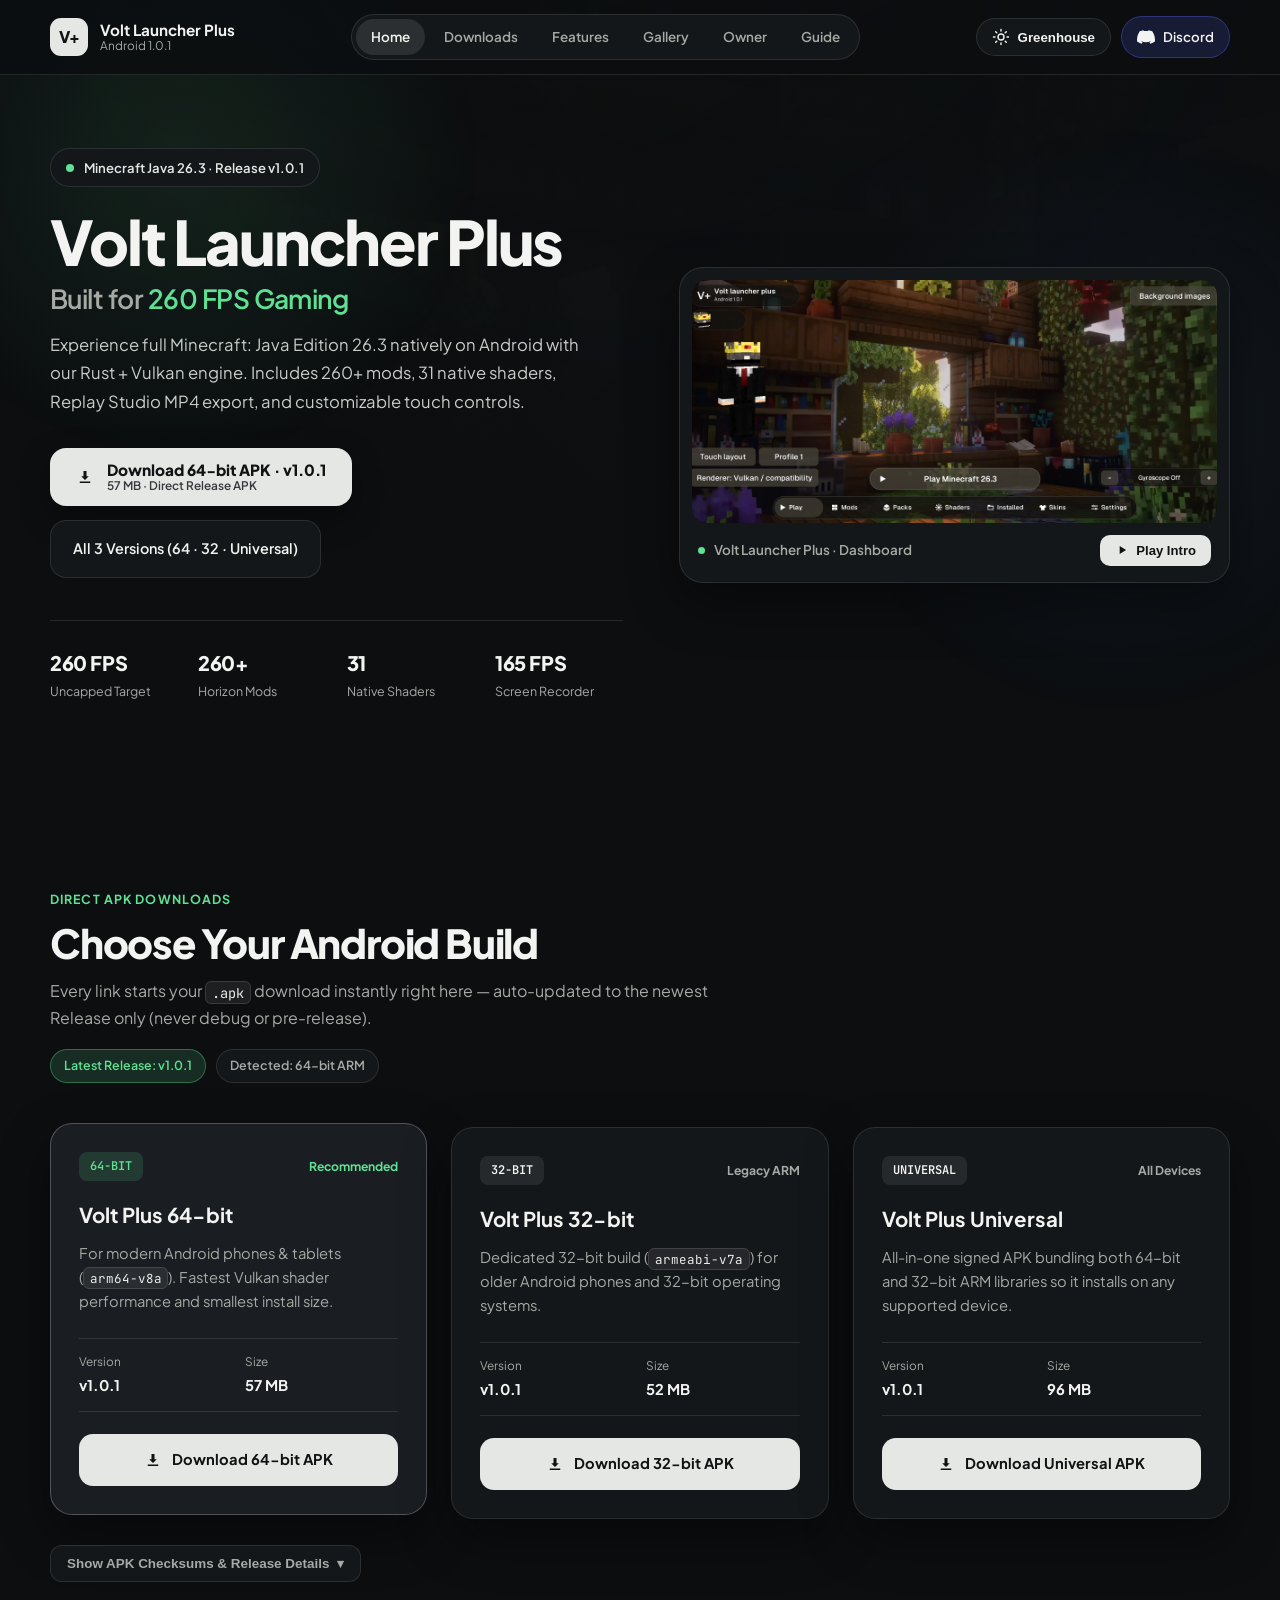
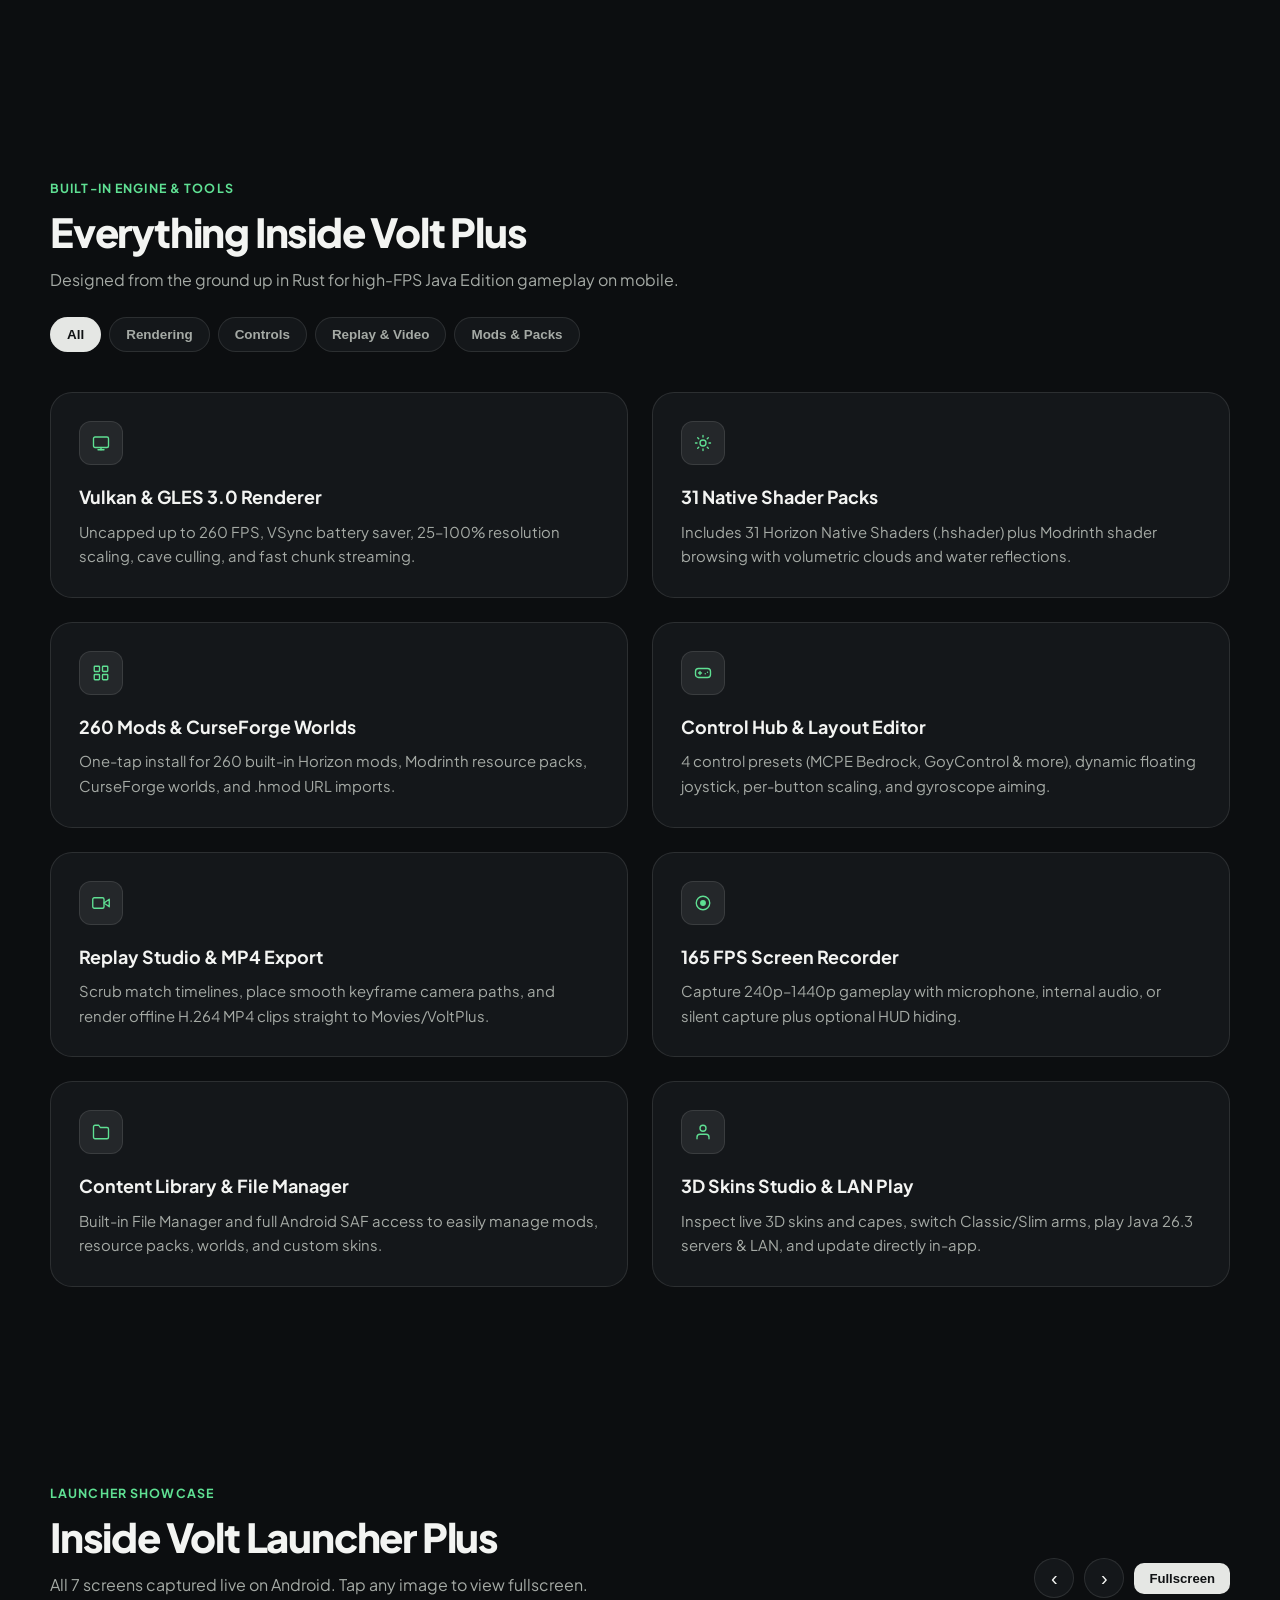
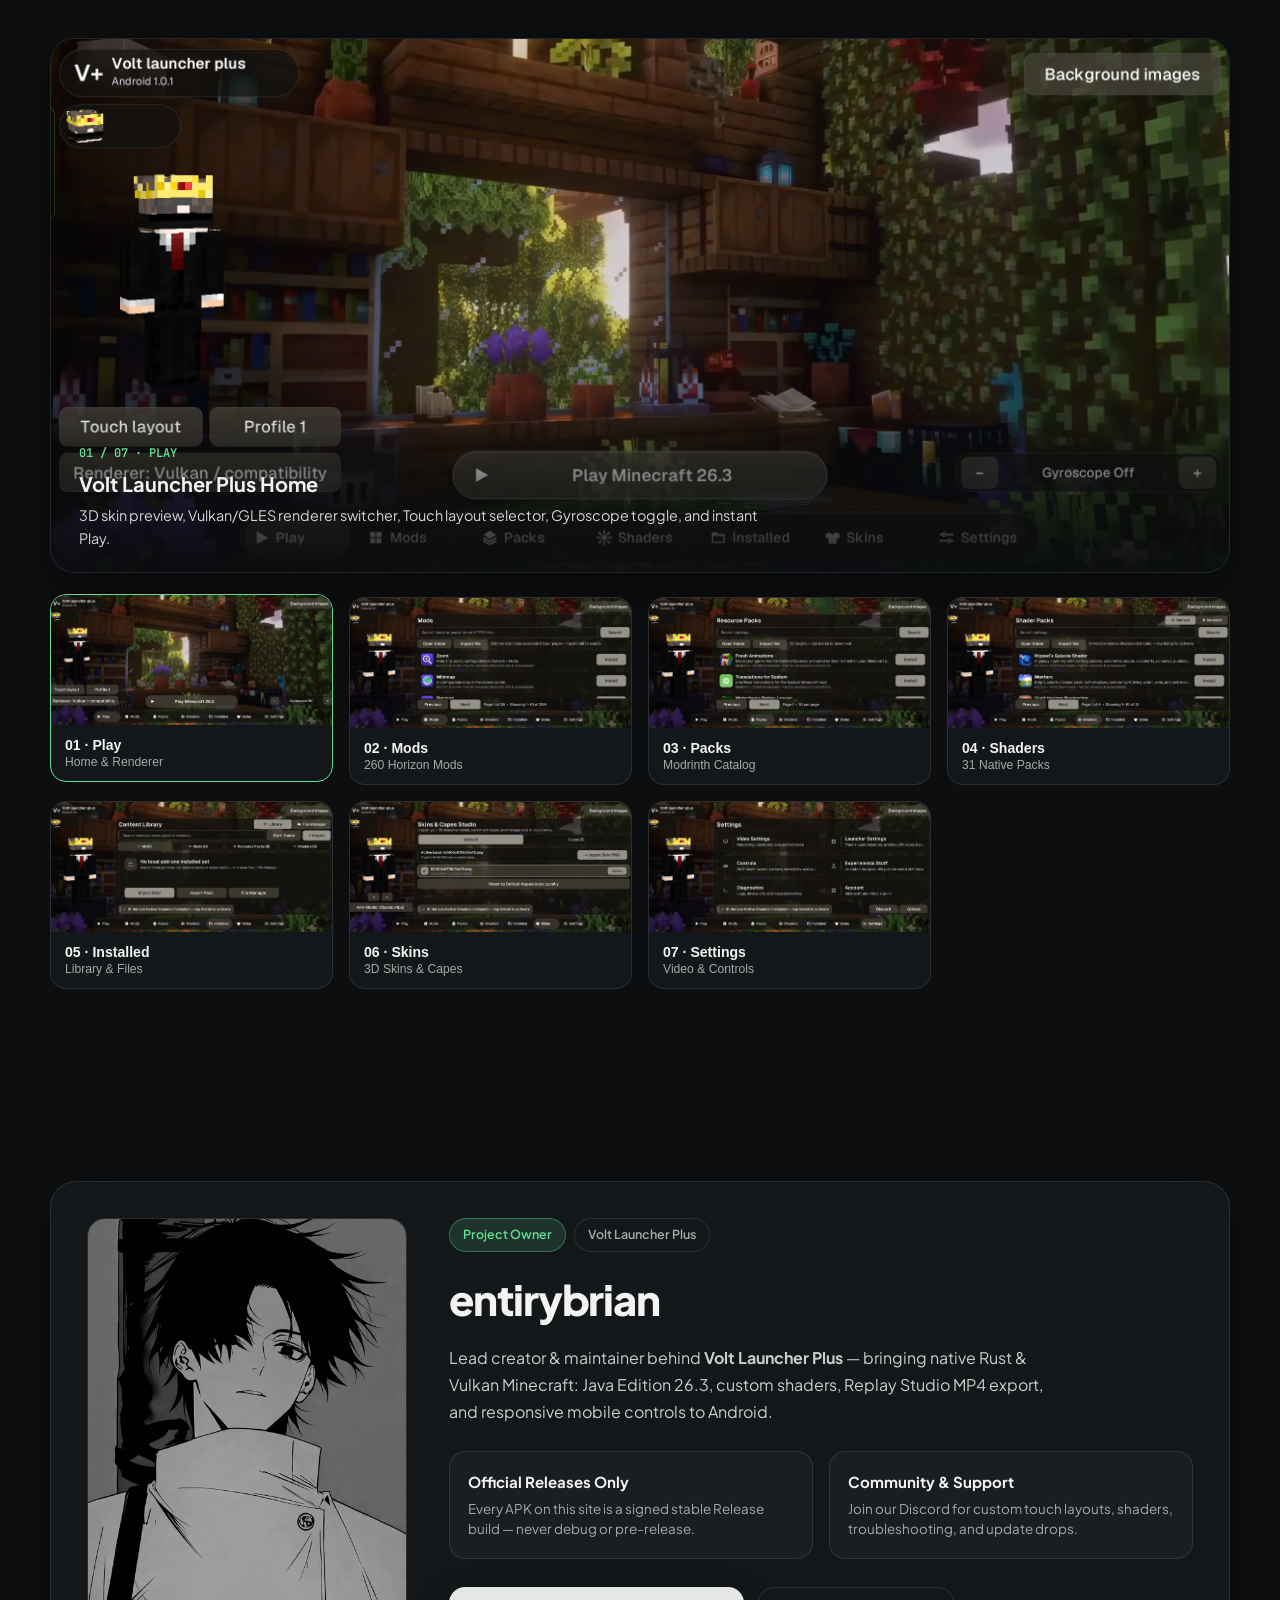
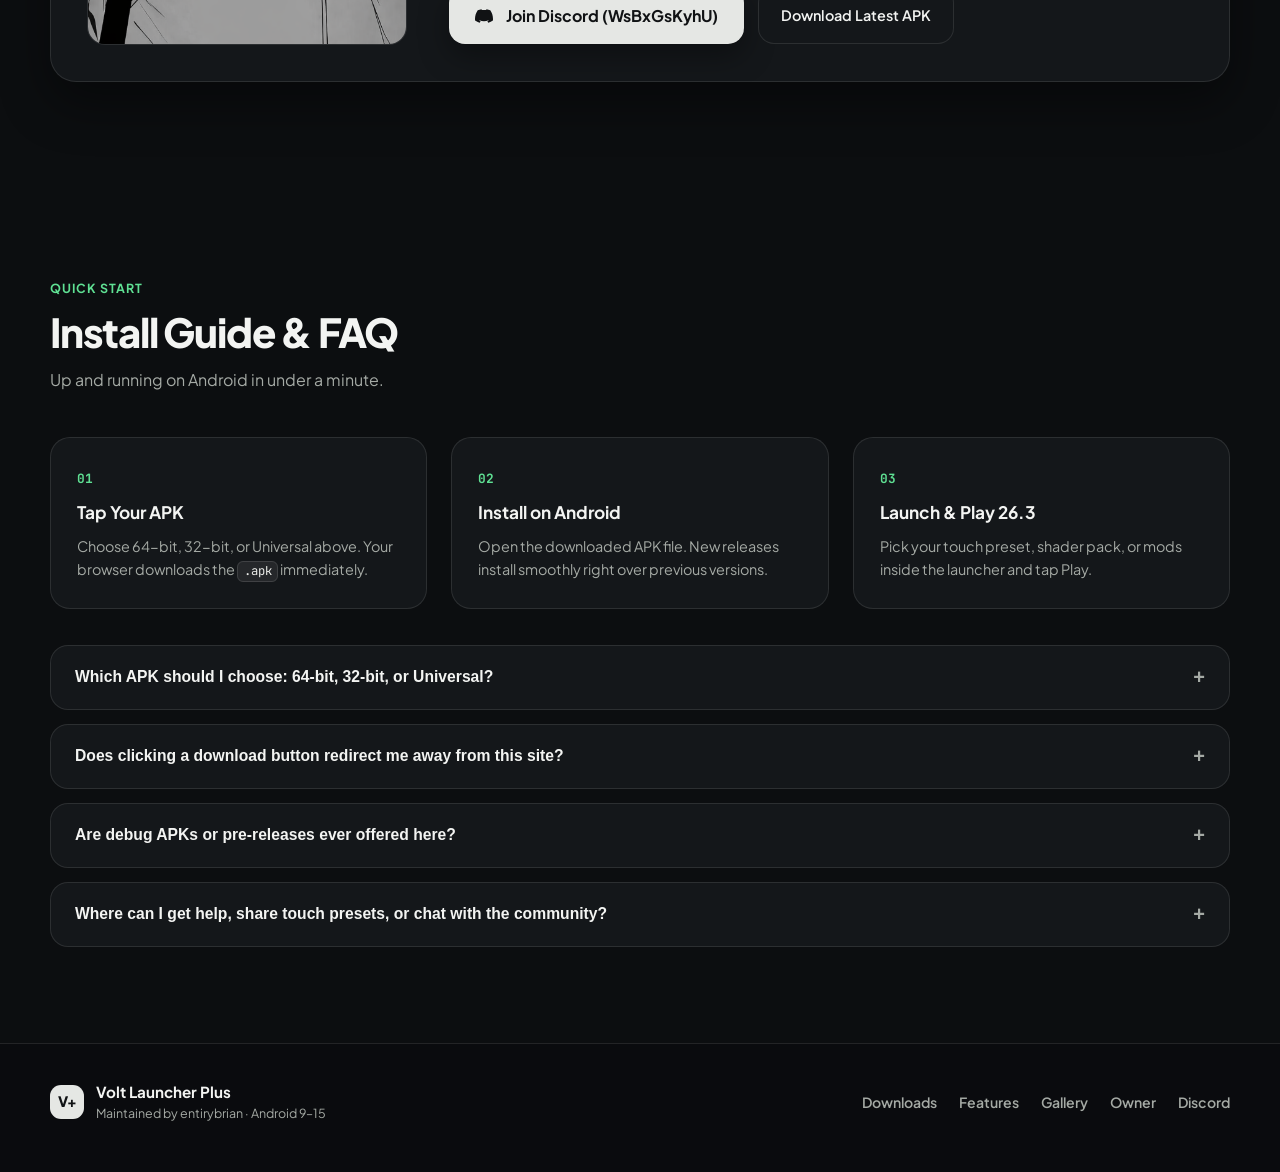
==== commit fde2fbb5: "Make Volt Plus website lag-free, spacious, and clean with GPU-only animations Co-authored-by: arena-" ====
--- a/website/index.html
+++ b/website/index.html
@@ -3,23 +3,23 @@
 <head>
   <meta charset="UTF-8" />
   <meta name="viewport" content="width=device-width, initial-scale=1.0, viewport-fit=cover" />
-  <meta name="theme-color" content="#0e0f10" />
-  <title>Volt launcher plus — Official Releases</title>
+  <meta name="theme-color" content="#0d0f12" />
+  <title>Volt Launcher Plus — Minecraft Java 26.3 for Android</title>
   <meta
     name="description"
-    content="Volt launcher plus for Android — Minecraft: Java Edition 26.3 powered by Rust & wgpu. Direct official Release APK downloads (64-bit, 32-bit, Universal)."
+    content="Volt Launcher Plus for Android — Minecraft: Java Edition 26.3 powered by Rust & Vulkan. Direct 64-bit, 32-bit, and Universal APK downloads."
   />
-  <meta property="og:title" content="Volt launcher plus — Android" />
+  <meta property="og:title" content="Volt Launcher Plus — Android" />
   <meta
     property="og:description"
-    content="Official Release APK downloads (64-bit, 32-bit, Universal), 31 native shaders, 260 mods, Replay Studio MP4 export, and custom touch controls."
+    content="260 FPS uncapped, 31 native shaders, 260+ mods, Replay Studio MP4 export, and custom touch controls for Android."
   />
   <meta property="og:image" content="assets/screen-launcher.jpg" />
   <link rel="icon" type="image/png" href="assets/logo.png" />
   <link rel="preconnect" href="https://fonts.googleapis.com" />
   <link rel="preconnect" href="https://fonts.gstatic.com" crossorigin />
   <link
-    href="https://fonts.googleapis.com/css2?family=Inter:wght@400;500;600;700;800&family=JetBrains+Mono:wght@500;600;700&display=swap"
+    href="https://fonts.googleapis.com/css2?family=Plus+Jakarta+Sans:wght@400;500;600;700;800&family=JetBrains+Mono:wght@500;600&display=swap"
     rel="stylesheet"
   />
   <link rel="stylesheet" href="styles.css" />
@@ -27,165 +27,152 @@
 <body>
   <div class="scroll-progress" id="scrollProgress" aria-hidden="true"></div>
 
-  <!-- Live Animated Shader Wallpaper Background (Real Volt Launcher Plus wallpapers!) -->
-  <div class="wallpaper-stage" aria-hidden="true">
-    <video
-      id="bgWallpaperVideo"
-      class="wallpaper-video"
-      autoplay
-      loop
-      muted
-      playsinline
-      preload="auto"
-      src="assets/media/greenhouse.mp4"
-    ></video>
-    <div class="wallpaper-scrim"></div>
-    <canvas id="ambientMotes"></canvas>
+  <!-- Lightweight GPU-only Atmospheric Backdrop (Zero video/canvas/blur lag) -->
+  <div class="ambient-backdrop" aria-hidden="true">
+    <div class="backdrop-photo" id="backdropPhoto"></div>
+    <div class="backdrop-vignette"></div>
+    <div class="ambient-glow glow-left"></div>
+    <div class="ambient-glow glow-right"></div>
   </div>
 
-  <!-- Top Launcher Chrome (Exact match to Launcher Top-Left V+ pill, profile badge, and Top-Right controls) -->
-  <header class="top-chrome">
-    <div class="chrome-left">
-      <a href="#play" class="chrome-brand-pill pressable">
-        <span class="chrome-vplus">V+</span>
-        <span class="chrome-brand-copy">
-          <strong>Volt launcher plus</strong>
+  <!-- Clean Top Header -->
+  <header class="site-header" id="siteHeader">
+    <div class="header-inner">
+      <a href="#play" class="brand-link anim-pop">
+        <span class="brand-badge">V+</span>
+        <span class="brand-meta">
+          <strong>Volt Launcher Plus</strong>
           <small id="navVersionSub">Android 1.0.1</small>
         </span>
       </a>
 
-      <a href="#owner" class="chrome-owner-pill pressable" title="Project Owner: entirybrian">
-        <img src="assets/owner.jpg" alt="entirybrian" />
-        <span>entirybrian</span>
-      </a>
-    </div>
-
-    <div class="chrome-right">
-      <button type="button" class="chrome-pill-btn pressable" id="bgSwitchBtn" title="Switch animated launcher wallpaper">
-        <svg viewBox="0 0 24 24" class="ui-ico" fill="none" stroke="currentColor" stroke-width="1.8" stroke-linecap="round" stroke-linejoin="round" aria-hidden="true">
-          <rect x="3" y="3" width="18" height="18" rx="3" />
-          <circle cx="8.5" cy="8.5" r="1.5" />
-          <path d="m21 15-5-5L5 21" />
-        </svg>
-        <span id="bgSwitchLabel">Background: Greenhouse</span>
-      </button>
-
-      <a
-        href="https://discord.gg/WsBxGsKyhU"
-        target="_blank"
-        rel="noopener noreferrer"
-        class="chrome-pill-btn pressable"
-      >
-        <svg viewBox="0 0 24 24" class="ui-ico" fill="currentColor" aria-hidden="true">
-          <path d="M20.317 4.37a19.791 19.791 0 0 0-4.885-1.515.074.074 0 0 0-.079.037c-.21.375-.444.864-.608 1.25a18.27 18.27 0 0 0-5.487 0 12.64 12.64 0 0 0-.617-1.25.077.077 0 0 0-.079-.037A19.736 19.736 0 0 0 3.677 4.37a.07.07 0 0 0-.032.027C.533 9.046-.32 13.58.099 18.057a.082.082 0 0 0 .031.057 19.9 19.9 0 0 0 5.993 3.03.078.078 0 0 0 .084-.028c.462-.63.874-1.295 1.226-1.994.021-.041.001-.09-.041-.106a13.107 13.107 0 0 1-1.872-.892.077.077 0 0 1-.008-.128 10.2 10.2 0 0 0 .372-.292.074.074 0 0 1 .077-.01c3.928 1.793 8.18 1.793 12.061 0a.074.074 0 0 1 .078.01c.12.098.246.198.373.292a.077.077 0 0 1-.006.127 12.299 12.299 0 0 1-1.873.892.077.077 0 0 0-.041.107c.36.698.772 1.362 1.225 1.993a.076.076 0 0 0 .084.028 19.839 19.839 0 0 0 6.002-3.03.077.077 0 0 0 .032-.054c.5-5.177-.838-9.674-3.549-13.66a.061.061 0 0 0-.031-.028z"/>
-        </svg>
-        <span>Discord</span>
-      </a>
+      <nav class="header-nav" aria-label="Main navigation">
+        <a href="#play" class="nav-pill is-active" data-section="play">Home</a>
+        <a href="#downloads" class="nav-pill" data-section="downloads">Downloads</a>
+        <a href="#features" class="nav-pill" data-section="features">Features</a>
+        <a href="#screenshots" class="nav-pill" data-section="screenshots">Gallery</a>
+        <a href="#owner" class="nav-pill" data-section="owner">Owner</a>
+        <a href="#faq" class="nav-pill" data-section="faq">Guide</a>
+      </nav>
+
+      <div class="header-actions">
+        <button type="button" class="icon-chip anim-pop" id="themeSwitchBtn" title="Switch launcher atmosphere">
+          <svg viewBox="0 0 24 24" class="ico" fill="none" stroke="currentColor" stroke-width="1.9" stroke-linecap="round" stroke-linejoin="round" aria-hidden="true">
+            <circle cx="12" cy="12" r="4" />
+            <path d="M12 2v2m0 16v2M4.93 4.93l1.41 1.41m11.32 11.32 1.41 1.41M2 12h2m16 0h2M4.93 19.07l1.41-1.41m11.32-11.32 1.41-1.41" />
+          </svg>
+          <span id="themeSwitchLabel">Greenhouse</span>
+        </button>
+
+        <a
+          href="https://discord.gg/WsBxGsKyhU"
+          target="_blank"
+          rel="noopener noreferrer"
+          class="discord-chip anim-pop"
+        >
+          <svg viewBox="0 0 24 24" class="ico" fill="currentColor" aria-hidden="true">
+            <path d="M20.317 4.37a19.791 19.791 0 0 0-4.885-1.515.074.074 0 0 0-.079.037c-.21.375-.444.864-.608 1.25a18.27 18.27 0 0 0-5.487 0 12.64 12.64 0 0 0-.617-1.25.077.077 0 0 0-.079-.037A19.736 19.736 0 0 0 3.677 4.37a.07.07 0 0 0-.032.027C.533 9.046-.32 13.58.099 18.057a.082.082 0 0 0 .031.057 19.9 19.9 0 0 0 5.993 3.03.078.078 0 0 0 .084-.028c.462-.63.874-1.295 1.226-1.994.021-.041.001-.09-.041-.106a13.107 13.107 0 0 1-1.872-.892.077.077 0 0 1-.008-.128 10.2 10.2 0 0 0 .372-.292.074.074 0 0 1 .077-.01c3.928 1.793 8.18 1.793 12.061 0a.074.074 0 0 1 .078.01c.12.098.246.198.373.292a.077.077 0 0 1-.006.127 12.299 12.299 0 0 1-1.873.892.077.077 0 0 0-.041.107c.36.698.772 1.362 1.225 1.993a.076.076 0 0 0 .084.028 19.839 19.839 0 0 0 6.002-3.03.077.077 0 0 0 .032-.054c.5-5.177-.838-9.674-3.549-13.66a.061.061 0 0 0-.031-.028z"/>
+          </svg>
+          <span>Discord</span>
+        </a>
+      </div>
     </div>
   </header>
 
-  <main class="page-shell">
-    <!-- SECTION 1: HERO / PLAY -->
+  <main class="main-wrap">
+    <!-- SECTION 1: HERO -->
     <section id="play" class="hero-section">
-      <div class="hero-container">
-        <div class="hero-content reveal">
-          <div class="hero-badges">
-            <span class="badge-pill" id="heroReleaseLabel">
-              <span class="live-dot"></span>
-              <span>Release Channel · No Debug · No Pre-release</span>
-            </span>
-            <span class="badge-pill subtle">Minecraft Java 26.3</span>
-            <span class="badge-pill subtle">Vulkan &amp; GLES 3.0</span>
-          </div>
-
-          <h1 class="hero-title">
-            Volt launcher plus
-            <span class="hero-subtitle-line">
-              Native Rust runtime with <span id="kineticWord" class="kinetic-word">260 FPS</span>
+      <div class="container hero-grid">
+        <div class="hero-left reveal">
+          <div class="status-pill" id="heroReleaseLabel">
+            <span class="live-dot"></span>
+            <span>Minecraft Java 26.3 · Android 9–15</span>
+          </div>
+
+          <h1 class="hero-heading">
+            Volt Launcher Plus
+            <span class="hero-subline">
+              Built for <span id="kineticWord" class="kinetic-word">260 FPS Gaming</span>
             </span>
           </h1>
 
-          <p class="hero-desc">
-            Play Minecraft: Java Edition 26.3 natively on Android 9–15. Packed with 260 built-in mods, 31 native shaders,
-            Replay Studio MP4 export, custom touch layouts, and automatic stable Release APK updates.
+          <p class="hero-copy">
+            Experience full Minecraft: Java Edition 26.3 natively on Android with our Rust + Vulkan engine.
+            Includes 260+ mods, 31 native shaders, Replay Studio MP4 export, and customizable touch controls.
           </p>
 
-          <div class="hero-actions">
+          <div class="hero-cta-group">
             <a
               href="./downloads/Volt-Plus-arm64-v8a.apk"
               download="Volt-Plus-arm64-v8a.apk"
-              class="btn-play-main pressable js-apk-download"
+              class="btn-primary anim-pop js-apk-download"
               id="heroSmartDownload"
               data-abi="arm64"
             >
-              <svg viewBox="0 0 24 24" class="ui-ico" fill="currentColor" aria-hidden="true">
-                <path d="M8 5v14l11-7z" />
+              <svg viewBox="0 0 24 24" class="ico" fill="currentColor" aria-hidden="true">
+                <path d="M12 16l-5-5h3V4h4v7h3l-5 5zm-7 4v-2h14v2H5z" />
               </svg>
-              <span class="btn-play-copy">
-                <strong id="heroBtnTitle">Download Latest APK</strong>
-                <small id="heroBtnSub">Auto-syncing latest Release...</small>
+              <span class="btn-stack">
+                <strong id="heroBtnTitle">Download APK</strong>
+                <small id="heroBtnSub">Latest Official Release</small>
               </span>
             </a>
 
-            <a href="#downloads" class="btn-glass-pill pressable">
-              <span>All APKs (64 · 32 · Universal)</span>
+            <a href="#downloads" class="btn-secondary anim-pop">
+              <span>All 3 Versions (64 · 32 · Universal)</span>
             </a>
-
-            <a
-              href="https://discord.gg/WsBxGsKyhU"
-              target="_blank"
-              rel="noopener noreferrer"
-              class="btn-glass-pill pressable"
-            >
-              <span>Discord</span>
-            </a>
-          </div>
-
-          <div class="hero-kpis">
-            <div class="kpi-item">
+          </div>
+
+          <div class="hero-metrics">
+            <div class="metric reveal" data-delay="60">
               <strong class="stat-num" data-count="260" data-suffix=" FPS">0</strong>
               <span>Uncapped Target</span>
             </div>
-            <div class="kpi-item">
+            <div class="metric reveal" data-delay="120">
               <strong class="stat-num" data-count="260" data-suffix="+">0</strong>
-              <span>Built-in Mods</span>
-            </div>
-            <div class="kpi-item">
+              <span>Horizon Mods</span>
+            </div>
+            <div class="metric reveal" data-delay="180">
               <strong class="stat-num" data-count="31" data-suffix="">0</strong>
               <span>Native Shaders</span>
             </div>
-            <div class="kpi-item">
-              <strong class="stat-num" data-count="3" data-suffix=" APKs">0</strong>
-              <span>64 / 32 / Universal</span>
-            </div>
-          </div>
-        </div>
-
-        <!-- Clean Showcase Device Frame -->
-        <div class="hero-showcase reveal" data-delay="120">
-          <div class="showcase-frame tilt-surface">
-            <div class="showcase-screen">
+            <div class="metric reveal" data-delay="240">
+              <strong class="stat-num" data-count="165" data-suffix=" FPS">0</strong>
+              <span>Screen Recorder</span>
+            </div>
+          </div>
+        </div>
+
+        <div class="hero-right reveal" data-delay="140">
+          <div class="showcase-card anim-float">
+            <div class="showcase-viewport">
               <img
                 src="assets/screen-launcher.jpg"
-                alt="Volt launcher plus Play Dashboard"
-                class="showcase-media is-active"
+                alt="Volt Launcher Plus Home Screen"
+                class="showcase-asset is-active"
                 id="heroPreviewImg"
               />
               <video
                 src="assets/media/intro.mp4"
-                poster="assets/intro.gif"
-                autoplay
+                poster="assets/screen-launcher.jpg"
+                preload="none"
                 loop
                 muted
                 playsinline
-                class="showcase-media"
+                class="showcase-asset"
                 id="heroIntroVideo"
               ></video>
             </div>
-            <div class="showcase-bar">
-              <span id="previewCaption">Volt launcher plus · Dashboard</span>
-              <button type="button" class="btn-silver-sm pressable" id="toggleIntroPreview">
-                <span id="toggleIntroLabel">Watch Intro</span>
+            <div class="showcase-footer">
+              <div class="showcase-label">
+                <span class="live-dot small"></span>
+                <span id="previewCaption">Volt Launcher Plus · Dashboard</span>
+              </div>
+              <button type="button" class="btn-mini anim-pop" id="toggleIntroPreview">
+                <svg viewBox="0 0 24 24" class="ico-sm" fill="currentColor" aria-hidden="true">
+                  <path d="M8 5v14l11-7z" />
+                </svg>
+                <span id="toggleIntroLabel">Play Intro</span>
               </button>
             </div>
           </div>
@@ -193,387 +180,355 @@
       </div>
     </section>
 
-    <!-- SECTION 2: DOWNLOADS (Mods/Shaders Card List Aesthetic) -->
-    <section id="downloads" class="section-block">
-      <div class="panel-surface reveal">
-        <div class="panel-head">
-          <div>
-            <h2 class="panel-title">Downloads</h2>
-            <p class="panel-sub" id="releaseMetaLine">
-              Official Release builds only — tapping any Download button starts your <code>.apk</code> download immediately without opening GitHub.
+    <!-- SECTION 2: DIRECT APK DOWNLOADS -->
+    <section id="downloads" class="section-spacer">
+      <div class="container">
+        <div class="section-header reveal">
+          <span class="section-eyebrow">Direct APK Downloads</span>
+          <h2 class="section-title">Choose Your Android Build</h2>
+          <p class="section-desc">
+            Every link starts your <code>.apk</code> download instantly right here — auto-updated to the newest Release only (never debug or pre-release).
+          </p>
+          <div class="release-pills-row">
+            <span class="pill-tag active" id="releaseVersionBadge">Latest Release: v1.0.1</span>
+            <span class="pill-tag" id="deviceDetectTag">Detecting Device...</span>
+          </div>
+        </div>
+
+        <div class="apk-grid">
+          <!-- 64-bit -->
+          <article class="apk-card reveal" data-delay="0" data-abi="arm64" id="card-arm64">
+            <div class="apk-card-head">
+              <span class="abi-pill accent">64-BIT</span>
+              <span class="rec-pill" id="badge-arm64">Recommended</span>
+            </div>
+            <h3>Volt Plus 64-bit</h3>
+            <p class="apk-summary">
+              For modern Android phones &amp; tablets (<code>arm64-v8a</code>). Fastest Vulkan shader performance and smallest install size.
             </p>
-          </div>
-          <div class="panel-pills">
-            <span class="badge-pill" id="releaseVersionBadge">Latest Release: v1.0.1</span>
-            <span class="badge-pill subtle" id="deviceDetectTag">Detecting ABI...</span>
-          </div>
-        </div>
-
-        <div class="panel-toolbar">
-          <button type="button" class="btn-glass-sm pressable" id="refreshReleaseBtn">
-            <svg viewBox="0 0 24 24" class="ui-ico spin-target" fill="none" stroke="currentColor" stroke-width="1.9" stroke-linecap="round" stroke-linejoin="round" aria-hidden="true">
-              <path d="M21 12a9 9 0 1 1-2.64-6.36" />
-              <polyline points="21 3 21 9 15 9" />
-            </svg>
-            <span>Check Latest</span>
-          </button>
-          <button type="button" class="btn-glass-sm pressable" id="toggleReleaseNotesBtn">
-            <svg viewBox="0 0 24 24" class="ui-ico" fill="none" stroke="currentColor" stroke-width="1.8" stroke-linecap="round" stroke-linejoin="round" aria-hidden="true">
-              <path d="M14 2H6a2 2 0 0 0-2 2v16a2 2 0 0 0 2 2h12a2 2 0 0 0 2-2V8z" />
-              <polyline points="14 2 14 8 20 8" />
-              <line x1="8" y1="13" x2="16" y2="13" />
-              <line x1="8" y1="17" x2="13" y2="17" />
-            </svg>
-            <span>Release Notes</span>
-          </button>
-          <span class="toolbar-status">Release Channel Only · Debug &amp; Pre-release Excluded</span>
-        </div>
-
-        <div class="release-notes-drawer" id="releaseNotesPanel" aria-hidden="true">
-          <div class="notes-inner">
-            <strong id="releaseNotesHeading">Latest Release Notes</strong>
-            <pre id="releaseNotesBody">Loading latest stable release details...</pre>
-          </div>
-        </div>
-
-        <div class="apk-rows">
-          <!-- 64-bit -->
-          <article class="apk-row tilt-surface reveal" data-delay="0" data-abi="arm64" id="card-arm64">
-            <div class="apk-row-info">
-              <div class="apk-abi-badge">64</div>
-              <div class="apk-copy">
-                <div class="apk-title-row">
-                  <h3>Volt Plus 64-bit</h3>
-                  <span class="chip-tag">arm64-v8a</span>
-                  <span class="chip-tag rec" id="badge-arm64">Recommended</span>
-                </div>
-                <p>Built for modern 64-bit Android phones &amp; tablets. Smallest footprint and peak Vulkan shader performance.</p>
-                <div class="apk-specs-line">
-                  <span>Version <strong class="js-ver">v1.0.1</strong></span>
-                  <span>Size <strong id="size-arm64">~57 MB</strong></span>
-                  <span class="sha-wrap">
-                    SHA-256 <code id="sha-arm64">verifying...</code>
-                    <button type="button" class="copy-btn" data-copy-target="sha-arm64">Copy</button>
-                  </span>
-                </div>
+            <div class="apk-meta">
+              <div>
+                <span>Version</span>
+                <strong class="js-ver">v1.0.1</strong>
+              </div>
+              <div>
+                <span>Size</span>
+                <strong id="size-arm64">~57 MB</strong>
               </div>
             </div>
             <a
               id="dl-arm64"
               href="./downloads/Volt-Plus-arm64-v8a.apk"
               download="Volt-Plus-arm64-v8a.apk"
-              class="btn-silver-lg pressable js-apk-download"
+              class="btn-download anim-pop js-apk-download"
               data-abi="arm64"
             >
-              Download
+              <svg viewBox="0 0 24 24" class="ico" fill="currentColor" aria-hidden="true">
+                <path d="M12 16l-5-5h3V4h4v7h3l-5 5zm-7 4v-2h14v2H5z" />
+              </svg>
+              <span>Download 64-bit APK</span>
             </a>
           </article>
 
           <!-- 32-bit -->
-          <article class="apk-row tilt-surface reveal" data-delay="60" data-abi="armv7" id="card-armv7">
-            <div class="apk-row-info">
-              <div class="apk-abi-badge">32</div>
-              <div class="apk-copy">
-                <div class="apk-title-row">
-                  <h3>Volt Plus 32-bit</h3>
-                  <span class="chip-tag">armeabi-v7a</span>
-                  <span class="chip-tag muted" id="badge-armv7">32-bit ARM</span>
-                </div>
-                <p>Dedicated 32-bit ARM release APK for older Android phones and 32-bit system builds.</p>
-                <div class="apk-specs-line">
-                  <span>Version <strong class="js-ver">v1.0.1</strong></span>
-                  <span>Size <strong id="size-armv7">~52 MB</strong></span>
-                  <span class="sha-wrap">
-                    SHA-256 <code id="sha-armv7">verifying...</code>
-                    <button type="button" class="copy-btn" data-copy-target="sha-armv7">Copy</button>
-                  </span>
-                </div>
+          <article class="apk-card reveal" data-delay="90" data-abi="armv7" id="card-armv7">
+            <div class="apk-card-head">
+              <span class="abi-pill">32-BIT</span>
+              <span class="rec-pill muted" id="badge-armv7">Legacy ARM</span>
+            </div>
+            <h3>Volt Plus 32-bit</h3>
+            <p class="apk-summary">
+              Dedicated 32-bit build (<code>armeabi-v7a</code>) for older Android phones and 32-bit operating systems.
+            </p>
+            <div class="apk-meta">
+              <div>
+                <span>Version</span>
+                <strong class="js-ver">v1.0.1</strong>
+              </div>
+              <div>
+                <span>Size</span>
+                <strong id="size-armv7">~52 MB</strong>
               </div>
             </div>
             <a
               id="dl-armv7"
               href="./downloads/Volt-Plus-armeabi-v7a.apk"
               download="Volt-Plus-armeabi-v7a.apk"
-              class="btn-silver-lg pressable js-apk-download"
+              class="btn-download anim-pop js-apk-download"
               data-abi="armv7"
             >
-              Download
+              <svg viewBox="0 0 24 24" class="ico" fill="currentColor" aria-hidden="true">
+                <path d="M12 16l-5-5h3V4h4v7h3l-5 5zm-7 4v-2h14v2H5z" />
+              </svg>
+              <span>Download 32-bit APK</span>
             </a>
           </article>
 
           <!-- Universal -->
-          <article class="apk-row tilt-surface reveal" data-delay="120" data-abi="universal" id="card-universal">
-            <div class="apk-row-info">
-              <div class="apk-abi-badge">UNI</div>
-              <div class="apk-copy">
-                <div class="apk-title-row">
-                  <h3>Volt Plus Universal</h3>
-                  <span class="chip-tag">arm64 + armv7</span>
-                  <span class="chip-tag muted" id="badge-universal">All Devices</span>
-                </div>
-                <p>Merged signed Release APK supporting both 64-bit and 32-bit ARM architectures inside one installer.</p>
-                <div class="apk-specs-line">
-                  <span>Version <strong class="js-ver">v1.0.1</strong></span>
-                  <span>Size <strong id="size-universal">~96 MB</strong></span>
-                  <span class="sha-wrap">
-                    SHA-256 <code id="sha-universal">verifying...</code>
-                    <button type="button" class="copy-btn" data-copy-target="sha-universal">Copy</button>
-                  </span>
-                </div>
+          <article class="apk-card reveal" data-delay="180" data-abi="universal" id="card-universal">
+            <div class="apk-card-head">
+              <span class="abi-pill">UNIVERSAL</span>
+              <span class="rec-pill muted" id="badge-universal">All Devices</span>
+            </div>
+            <h3>Volt Plus Universal</h3>
+            <p class="apk-summary">
+              All-in-one signed APK bundling both 64-bit and 32-bit ARM libraries so it installs on any supported device.
+            </p>
+            <div class="apk-meta">
+              <div>
+                <span>Version</span>
+                <strong class="js-ver">v1.0.1</strong>
+              </div>
+              <div>
+                <span>Size</span>
+                <strong id="size-universal">~96 MB</strong>
               </div>
             </div>
             <a
               id="dl-universal"
               href="./downloads/Volt-Plus-universal.apk"
               download="Volt-Plus-universal.apk"
-              class="btn-silver-lg pressable js-apk-download"
+              class="btn-download anim-pop js-apk-download"
               data-abi="universal"
             >
-              Download
+              <svg viewBox="0 0 24 24" class="ico" fill="currentColor" aria-hidden="true">
+                <path d="M12 16l-5-5h3V4h4v7h3l-5 5zm-7 4v-2h14v2H5z" />
+              </svg>
+              <span>Download Universal APK</span>
             </a>
           </article>
         </div>
+
+        <!-- Optional Neat Checksum / Info Drawer (keeps cards uncluttered!) -->
+        <div class="checksum-bar reveal" data-delay="220">
+          <button type="button" class="btn-text-toggle" id="toggleVerifyBtn">
+            <span>Show APK Checksums &amp; Release Details</span>
+            <span class="chev">▾</span>
+          </button>
+          <div class="verify-drawer" id="verifyDrawer" aria-hidden="true">
+            <div class="verify-grid">
+              <div class="verify-item">
+                <span>64-bit SHA-256</span>
+                <code id="sha-arm64">Verified on deploy</code>
+                <button type="button" class="copy-btn" data-copy-target="sha-arm64">Copy</button>
+              </div>
+              <div class="verify-item">
+                <span>32-bit SHA-256</span>
+                <code id="sha-armv7">Verified on deploy</code>
+                <button type="button" class="copy-btn" data-copy-target="sha-armv7">Copy</button>
+              </div>
+              <div class="verify-item">
+                <span>Universal SHA-256</span>
+                <code id="sha-universal">Verified on deploy</code>
+                <button type="button" class="copy-btn" data-copy-target="sha-universal">Copy</button>
+              </div>
+            </div>
+            <p class="verify-note" id="releaseMetaLine">
+              Official Release channel only — drafts, debug builds, and pre-releases are excluded automatically.
+            </p>
+          </div>
+        </div>
       </div>
     </section>
 
-    <!-- SECTION 3: FEATURES (Clean Settings 2-Column SVG Cards) -->
-    <section id="features" class="section-block">
-      <div class="panel-surface reveal">
-        <div class="panel-head">
+    <!-- SECTION 3: FEATURES & CAPABILITIES -->
+    <section id="features" class="section-spacer">
+      <div class="container">
+        <div class="section-header-split reveal">
           <div>
-            <h2 class="panel-title">Features &amp; Capabilities</h2>
-            <p class="panel-sub">Everything built into Volt launcher plus for mobile Java Edition.</p>
-          </div>
-          <div class="filter-bar" role="tablist" aria-label="Filter Features">
-            <button type="button" class="filter-btn is-active" data-filter="all">All</button>
-            <button type="button" class="filter-btn" data-filter="render">Rendering</button>
-            <button type="button" class="filter-btn" data-filter="controls">Controls</button>
-            <button type="button" class="filter-btn" data-filter="media">Replay &amp; Video</button>
-            <button type="button" class="filter-btn" data-filter="content">Content</button>
-          </div>
-        </div>
-
-        <div class="feature-grid">
-          <div class="feature-item tilt-surface reveal" data-cat="render" data-delay="0">
-            <div class="feature-ico">
-              <svg viewBox="0 0 24 24" class="ui-ico" fill="none" stroke="currentColor" stroke-width="1.8" stroke-linecap="round" stroke-linejoin="round"><rect x="2" y="4" width="20" height="14" rx="2"/><line x1="8" y1="21" x2="16" y2="21"/><line x1="12" y1="18" x2="12" y2="21"/></svg>
-            </div>
-            <div>
-              <h4>Vulkan &amp; GLES 3.0 Pipeline</h4>
-              <p>Uncapped up to 260 FPS, VSync battery mode, 25–100% resolution scaling, cave culling, and fast chunk uploads.</p>
-            </div>
-          </div>
-
-          <div class="feature-item tilt-surface reveal" data-cat="content" data-delay="40">
-            <div class="feature-ico">
-              <svg viewBox="0 0 24 24" class="ui-ico" fill="none" stroke="currentColor" stroke-width="1.8" stroke-linecap="round" stroke-linejoin="round"><circle cx="12" cy="12" r="4"/><path d="M12 2v2m0 16v2M4.93 4.93l1.41 1.41m11.32 11.32 1.41 1.41M2 12h2m16 0h2M4.93 19.07l1.41-1.41m11.32-11.32 1.41-1.41"/></svg>
-            </div>
-            <div>
-              <h4>31 Native .hshader Packs</h4>
-              <p>Built-in Horizon Native Shaders plus Modrinth shader search with volumetric clouds, sun shafts, and water reflections.</p>
-            </div>
-          </div>
-
-          <div class="feature-item tilt-surface reveal" data-cat="content" data-delay="80">
-            <div class="feature-ico">
-              <svg viewBox="0 0 24 24" class="ui-ico" fill="none" stroke="currentColor" stroke-width="1.8" stroke-linecap="round" stroke-linejoin="round"><rect x="3" y="3" width="7" height="7" rx="1"/><rect x="14" y="3" width="7" height="7" rx="1"/><rect x="3" y="14" width="7" height="7" rx="1"/><rect x="14" y="14" width="7" height="7" rx="1"/></svg>
-            </div>
-            <div>
-              <h4>260 Mods &amp; CurseForge Worlds</h4>
-              <p>One-tap install for 260 Horizon .hmod mods, Modrinth resource packs, CurseForge worlds, and custom .hmod HTTPS imports.</p>
-            </div>
-          </div>
-
-          <div class="feature-item tilt-surface reveal" data-cat="controls" data-delay="120">
-            <div class="feature-ico">
-              <svg viewBox="0 0 24 24" class="ui-ico" fill="none" stroke="currentColor" stroke-width="1.8" stroke-linecap="round" stroke-linejoin="round"><line x1="6" y1="12" x2="10" y2="12"/><line x1="8" y1="10" x2="8" y2="14"/><line x1="15" y1="13" x2="15.01" y2="13"/><line x1="18" y1="11" x2="18.01" y2="11"/><rect x="2" y="6" width="20" height="12" rx="4"/></svg>
-            </div>
-            <div>
-              <h4>Control Hub &amp; Layout Editor</h4>
-              <p>4 control presets including MCPE Bedrock &amp; GoyControl, dynamic floating joystick, per-button scaling, and gyroscope aiming.</p>
-            </div>
-          </div>
-
-          <div class="feature-item tilt-surface reveal" data-cat="media" data-delay="160">
-            <div class="feature-ico">
-              <svg viewBox="0 0 24 24" class="ui-ico" fill="none" stroke="currentColor" stroke-width="1.8" stroke-linecap="round" stroke-linejoin="round"><polygon points="23 7 16 12 23 17 23 7"/><rect x="1" y="5" width="15" height="14" rx="2"/></svg>
-            </div>
-            <div>
-              <h4>Replay Studio &amp; MP4 Export</h4>
-              <p>Smooth timeline scrubbing, keyframe camera paths, and offline hardware H.264 MP4 rendering directly into Movies/VoltPlus.</p>
-            </div>
-          </div>
-
-          <div class="feature-item tilt-surface reveal" data-cat="media" data-delay="200">
-            <div class="feature-ico">
-              <svg viewBox="0 0 24 24" class="ui-ico" fill="none" stroke="currentColor" stroke-width="1.8" stroke-linecap="round" stroke-linejoin="round"><circle cx="12" cy="12" r="9"/><circle cx="12" cy="12" r="3" fill="currentColor"/></svg>
-            </div>
-            <div>
-              <h4>Screen Recorder up to 165 FPS</h4>
-              <p>Record 240p–1440p gameplay with microphone, in-game, or silent audio and optional HUD hiding.</p>
-            </div>
-          </div>
-
-          <div class="feature-item tilt-surface reveal" data-cat="content" data-delay="240">
-            <div class="feature-ico">
-              <svg viewBox="0 0 24 24" class="ui-ico" fill="none" stroke="currentColor" stroke-width="1.8" stroke-linecap="round" stroke-linejoin="round"><path d="M22 19a2 2 0 0 1-2 2H4a2 2 0 0 1-2-2V5a2 2 0 0 1 2-2h5l2 3h9a2 2 0 0 1 2 2z"/></svg>
-            </div>
-            <div>
-              <h4>Content Library &amp; Full SAF</h4>
-              <p>Built-in File Manager and full Android Storage Access Framework read/write support for mods, packs, worlds, and controls.</p>
-            </div>
-          </div>
-
-          <div class="feature-item tilt-surface reveal" data-cat="controls" data-delay="280">
-            <div class="feature-ico">
-              <svg viewBox="0 0 24 24" class="ui-ico" fill="none" stroke="currentColor" stroke-width="1.8" stroke-linecap="round" stroke-linejoin="round"><path d="M20 21v-2a4 4 0 0 0-4-4H8a4 4 0 0 0-4 4v2"/><circle cx="12" cy="7" r="4"/></svg>
-            </div>
-            <div>
-              <h4>Skins Studio, LAN &amp; Updater</h4>
-              <p>3D Skins &amp; Capes Studio, Java 26.3 servers &amp; LAN multiplayer, Discord Rich Presence, and in-app Release updates.</p>
-            </div>
-          </div>
+            <span class="section-eyebrow">Built-in Engine &amp; Tools</span>
+            <h2 class="section-title">Everything Inside Volt Plus</h2>
+            <p class="section-desc">
+              Designed from the ground up in Rust for high-FPS Java Edition gameplay on mobile.
+            </p>
+          </div>
+          <div class="filter-pills" role="tablist" aria-label="Filter Features">
+            <button type="button" class="filter-pill is-active" data-filter="all">All</button>
+            <button type="button" class="filter-pill" data-filter="render">Rendering</button>
+            <button type="button" class="filter-pill" data-filter="controls">Controls</button>
+            <button type="button" class="filter-pill" data-filter="media">Replay &amp; Video</button>
+            <button type="button" class="filter-pill" data-filter="content">Mods &amp; Packs</button>
+          </div>
+        </div>
+
+        <div class="features-grid">
+          <article class="feature-card reveal" data-cat="render" data-delay="0">
+            <div class="feature-icon">
+              <svg viewBox="0 0 24 24" class="ico" fill="none" stroke="currentColor" stroke-width="1.8" stroke-linecap="round" stroke-linejoin="round"><rect x="2" y="4" width="20" height="14" rx="2"/><line x1="8" y1="21" x2="16" y2="21"/><line x1="12" y1="18" x2="12" y2="21"/></svg>
+            </div>
+            <h3>Vulkan &amp; GLES 3.0 Renderer</h3>
+            <p>Uncapped up to 260 FPS, VSync battery saver, 25–100% resolution scaling, cave culling, and fast chunk streaming.</p>
+          </article>
+
+          <article class="feature-card reveal" data-cat="content" data-delay="50">
+            <div class="feature-icon">
+              <svg viewBox="0 0 24 24" class="ico" fill="none" stroke="currentColor" stroke-width="1.8" stroke-linecap="round" stroke-linejoin="round"><circle cx="12" cy="12" r="4"/><path d="M12 2v2m0 16v2M4.93 4.93l1.41 1.41m11.32 11.32 1.41 1.41M2 12h2m16 0h2M4.93 19.07l1.41-1.41m11.32-11.32 1.41-1.41"/></svg>
+            </div>
+            <h3>31 Native Shader Packs</h3>
+            <p>Includes 31 Horizon Native Shaders (.hshader) plus Modrinth shader browsing with volumetric clouds and water reflections.</p>
+          </article>
+
+          <article class="feature-card reveal" data-cat="content" data-delay="100">
+            <div class="feature-icon">
+              <svg viewBox="0 0 24 24" class="ico" fill="none" stroke="currentColor" stroke-width="1.8" stroke-linecap="round" stroke-linejoin="round"><rect x="3" y="3" width="7" height="7" rx="1"/><rect x="14" y="3" width="7" height="7" rx="1"/><rect x="3" y="14" width="7" height="7" rx="1"/><rect x="14" y="14" width="7" height="7" rx="1"/></svg>
+            </div>
+            <h3>260 Mods &amp; CurseForge Worlds</h3>
+            <p>One-tap install for 260 built-in Horizon mods, Modrinth resource packs, CurseForge worlds, and .hmod URL imports.</p>
+          </article>
+
+          <article class="feature-card reveal" data-cat="controls" data-delay="150">
+            <div class="feature-icon">
+              <svg viewBox="0 0 24 24" class="ico" fill="none" stroke="currentColor" stroke-width="1.8" stroke-linecap="round" stroke-linejoin="round"><line x1="6" y1="12" x2="10" y2="12"/><line x1="8" y1="10" x2="8" y2="14"/><line x1="15" y1="13" x2="15.01" y2="13"/><line x1="18" y1="11" x2="18.01" y2="11"/><rect x="2" y="6" width="20" height="12" rx="4"/></svg>
+            </div>
+            <h3>Control Hub &amp; Layout Editor</h3>
+            <p>4 control presets (MCPE Bedrock, GoyControl &amp; more), dynamic floating joystick, per-button scaling, and gyroscope aiming.</p>
+          </article>
+
+          <article class="feature-card reveal" data-cat="media" data-delay="200">
+            <div class="feature-icon">
+              <svg viewBox="0 0 24 24" class="ico" fill="none" stroke="currentColor" stroke-width="1.8" stroke-linecap="round" stroke-linejoin="round"><polygon points="23 7 16 12 23 17 23 7"/><rect x="1" y="5" width="15" height="14" rx="2"/></svg>
+            </div>
+            <h3>Replay Studio &amp; MP4 Export</h3>
+            <p>Scrub match timelines, place smooth keyframe camera paths, and render offline H.264 MP4 clips straight to Movies/VoltPlus.</p>
+          </article>
+
+          <article class="feature-card reveal" data-cat="media" data-delay="250">
+            <div class="feature-icon">
+              <svg viewBox="0 0 24 24" class="ico" fill="none" stroke="currentColor" stroke-width="1.8" stroke-linecap="round" stroke-linejoin="round"><circle cx="12" cy="12" r="9"/><circle cx="12" cy="12" r="3" fill="currentColor"/></svg>
+            </div>
+            <h3>165 FPS Screen Recorder</h3>
+            <p>Capture 240p–1440p gameplay with microphone, internal audio, or silent capture plus optional HUD hiding.</p>
+          </article>
+
+          <article class="feature-card reveal" data-cat="content" data-delay="300">
+            <div class="feature-icon">
+              <svg viewBox="0 0 24 24" class="ico" fill="none" stroke="currentColor" stroke-width="1.8" stroke-linecap="round" stroke-linejoin="round"><path d="M22 19a2 2 0 0 1-2 2H4a2 2 0 0 1-2-2V5a2 2 0 0 1 2-2h5l2 3h9a2 2 0 0 1 2 2z"/></svg>
+            </div>
+            <h3>Content Library &amp; File Manager</h3>
+            <p>Built-in File Manager and full Android SAF access to easily manage mods, resource packs, worlds, and custom skins.</p>
+          </article>
+
+          <article class="feature-card reveal" data-cat="controls" data-delay="350">
+            <div class="feature-icon">
+              <svg viewBox="0 0 24 24" class="ico" fill="none" stroke="currentColor" stroke-width="1.8" stroke-linecap="round" stroke-linejoin="round"><path d="M20 21v-2a4 4 0 0 0-4-4H8a4 4 0 0 0-4 4v2"/><circle cx="12" cy="7" r="4"/></svg>
+            </div>
+            <h3>3D Skins Studio &amp; LAN Play</h3>
+            <p>Inspect live 3D skins and capes, switch Classic/Slim arms, play Java 26.3 servers &amp; LAN, and update directly in-app.</p>
+          </article>
         </div>
       </div>
     </section>
 
-    <!-- SECTION 4: SCREENSHOTS -->
-    <section id="screenshots" class="section-block">
-      <div class="panel-surface reveal">
-        <div class="panel-head">
+    <!-- SECTION 4: SCREENSHOTS GALLERY (Spacious, Uncluttered, All 7 Screens) -->
+    <section id="screenshots" class="section-spacer">
+      <div class="container">
+        <div class="section-header-split reveal">
           <div>
-            <h2 class="panel-title">Screenshots</h2>
-            <p class="panel-sub">Real screens captured inside Volt launcher plus — click any screenshot to inspect fullscreen.</p>
-          </div>
-          <div class="carousel-controls">
-            <button type="button" class="btn-glass-icon pressable" id="prevSlideBtn" aria-label="Previous screenshot">‹</button>
-            <button type="button" class="btn-glass-icon pressable" id="nextSlideBtn" aria-label="Next screenshot">›</button>
-            <button type="button" class="btn-silver-sm pressable" id="openLightboxBtn">Fullscreen</button>
-          </div>
-        </div>
-
-        <div class="spotlight-stage">
-          <img
-            src="assets/screen-launcher.jpg"
-            alt="Volt launcher plus Dashboard"
-            id="carouselMainImg"
-            class="spotlight-img"
-          />
-          <div class="spotlight-overlay">
-            <span class="mono-label" id="carouselTag">01 / 07 · PLAY DASHBOARD</span>
-            <h3 id="carouselTitle">Volt launcher plus Home</h3>
-            <p id="carouselDesc">3D skin preview, Vulkan/GLES renderer switcher, Touch layout selector, Gyroscope toggle, and instant Play.</p>
-          </div>
-        </div>
-
-        <div class="thumbs-strip">
-          <button type="button" class="thumb is-active" data-index="0"><img src="assets/screen-launcher.jpg" alt="Play" /><span>Play</span></button>
-          <button type="button" class="thumb" data-index="1"><img src="assets/screen-mods.jpg" alt="Mods" /><span>Mods</span></button>
-          <button type="button" class="thumb" data-index="2"><img src="assets/screen-packs.jpg" alt="Packs" /><span>Packs</span></button>
-          <button type="button" class="thumb" data-index="3"><img src="assets/screen-shaders.jpg" alt="Shaders" /><span>Shaders</span></button>
-          <button type="button" class="thumb" data-index="4"><img src="assets/screen-library.jpg" alt="Installed" /><span>Installed</span></button>
-          <button type="button" class="thumb" data-index="5"><img src="assets/screen-skins.jpg" alt="Skins" /><span>Skins</span></button>
-          <button type="button" class="thumb" data-index="6"><img src="assets/screen-settings.jpg" alt="Settings" /><span>Settings</span></button>
-        </div>
-
-        <div class="shots-mosaic">
-          <figure class="shot-card tilt-surface reveal" data-index="1" data-delay="0">
-            <img src="assets/screen-mods.jpg" alt="Mods Catalog" loading="lazy" />
-            <figcaption><strong>Mods</strong><span>260 Horizon Mods</span></figcaption>
-          </figure>
-          <figure class="shot-card tilt-surface reveal" data-index="2" data-delay="40">
+            <span class="section-eyebrow">Launcher Showcase</span>
+            <h2 class="section-title">Inside Volt Launcher Plus</h2>
+            <p class="section-desc">All 7 screens captured live on Android. Tap any image to view fullscreen.</p>
+          </div>
+          <div class="carousel-nav">
+            <button type="button" class="nav-circle anim-pop" id="prevSlideBtn" aria-label="Previous screenshot">‹</button>
+            <button type="button" class="nav-circle anim-pop" id="nextSlideBtn" aria-label="Next screenshot">›</button>
+            <button type="button" class="btn-mini anim-pop" id="openLightboxBtn">Fullscreen</button>
+          </div>
+        </div>
+
+        <div class="spotlight-wrap reveal" data-delay="80">
+          <div class="spotlight-frame">
+            <img
+              src="assets/screen-launcher.jpg"
+              alt="Volt Launcher Plus Home"
+              id="carouselMainImg"
+              class="spotlight-photo"
+            />
+            <div class="spotlight-caption">
+              <span class="caption-index" id="carouselTag">01 / 07 · PLAY</span>
+              <h3 id="carouselTitle">Volt Launcher Plus Home</h3>
+              <p id="carouselDesc">3D skin preview, Vulkan/GLES renderer switcher, Touch layout selector, Gyroscope toggle, and instant Play.</p>
+            </div>
+          </div>
+        </div>
+
+        <div class="gallery-grid">
+          <button type="button" class="gallery-tile is-active reveal" data-index="0" data-delay="0">
+            <img src="assets/screen-launcher.jpg" alt="Play Dashboard" loading="lazy" />
+            <span><strong>01 · Play</strong><small>Home &amp; Renderer</small></span>
+          </button>
+          <button type="button" class="gallery-tile reveal" data-index="1" data-delay="40">
+            <img src="assets/screen-mods.jpg" alt="Mods Browser" loading="lazy" />
+            <span><strong>02 · Mods</strong><small>260 Horizon Mods</small></span>
+          </button>
+          <button type="button" class="gallery-tile reveal" data-index="2" data-delay="80">
             <img src="assets/screen-packs.jpg" alt="Resource Packs" loading="lazy" />
-            <figcaption><strong>Resource Packs</strong><span>Modrinth Catalog</span></figcaption>
-          </figure>
-          <figure class="shot-card tilt-surface reveal" data-index="3" data-delay="80">
+            <span><strong>03 · Packs</strong><small>Modrinth Catalog</small></span>
+          </button>
+          <button type="button" class="gallery-tile reveal" data-index="3" data-delay="120">
             <img src="assets/screen-shaders.jpg" alt="Shader Packs" loading="lazy" />
-            <figcaption><strong>Shader Packs</strong><span>31 Native Shaders</span></figcaption>
-          </figure>
-          <figure class="shot-card tilt-surface reveal" data-index="4" data-delay="120">
+            <span><strong>04 · Shaders</strong><small>31 Native Packs</small></span>
+          </button>
+          <button type="button" class="gallery-tile reveal" data-index="4" data-delay="160">
             <img src="assets/screen-library.jpg" alt="Content Library" loading="lazy" />
-            <figcaption><strong>Content Library</strong><span>Library &amp; File Manager</span></figcaption>
-          </figure>
-          <figure class="shot-card tilt-surface reveal" data-index="5" data-delay="160">
-            <img src="assets/screen-skins.jpg" alt="Skins &amp; Capes Studio" loading="lazy" />
-            <figcaption><strong>Skins &amp; Capes Studio</strong><span>3D Model &amp; Arm Style</span></figcaption>
-          </figure>
-          <figure class="shot-card tilt-surface reveal" data-index="6" data-delay="200">
-            <img src="assets/screen-settings.jpg" alt="Settings" loading="lazy" />
-            <figcaption><strong>Settings</strong><span>Video, Controls &amp; Account</span></figcaption>
-          </figure>
+            <span><strong>05 · Installed</strong><small>Library &amp; Files</small></span>
+          </button>
+          <button type="button" class="gallery-tile reveal" data-index="5" data-delay="200">
+            <img src="assets/screen-skins.jpg" alt="Skins Studio" loading="lazy" />
+            <span><strong>06 · Skins</strong><small>3D Skins &amp; Capes</small></span>
+          </button>
+          <button type="button" class="gallery-tile reveal" data-index="6" data-delay="240">
+            <img src="assets/screen-settings.jpg" alt="Settings Hub" loading="lazy" />
+            <span><strong>07 · Settings</strong><small>Video &amp; Controls</small></span>
+          </button>
         </div>
       </div>
     </section>
 
-    <!-- SECTION 5: OWNER (Skins Studio Split Fidelity) -->
-    <section id="owner" class="section-block">
-      <div class="owner-layout">
-        <div class="panel-surface owner-left-card tilt-surface reveal">
-          <div class="owner-portrait-box">
+    <!-- SECTION 5: OWNER -->
+    <section id="owner" class="section-spacer">
+      <div class="container">
+        <div class="owner-card reveal">
+          <div class="owner-media">
             <img src="assets/owner.jpg" alt="entirybrian — Owner of Volt Plus" />
           </div>
-          <div class="owner-nameplate">
-            <strong>entirybrian</strong>
-            <span>Owner · Volt launcher plus</span>
-          </div>
-        </div>
-
-        <div class="panel-surface owner-right-card reveal" data-delay="80">
-          <div class="panel-head">
-            <div>
-              <h2 class="panel-title">Owner</h2>
-              <p class="panel-sub">Maintained &amp; directed by <strong>entirybrian</strong>.</p>
-            </div>
-            <span class="chip-tag rec">Verified Owner</span>
-          </div>
-
-          <div class="owner-info-rows">
-            <div class="info-row">
-              <div>
-                <strong>entirybrian</strong>
-                <small>Creator &amp; lead maintainer of Volt launcher plus for Android.</small>
-              </div>
-              <span class="chip-tag">Founder</span>
-            </div>
-
-            <div class="info-row">
-              <div>
-                <strong>Signed Release Distribution</strong>
-                <small>Strict Release-only publishing — debug builds and pre-releases are never shipped to users.</small>
-              </div>
-              <span class="chip-tag">Release Only</span>
-            </div>
-
-            <div class="info-row">
-              <div>
-                <strong>Official Discord Server</strong>
-                <small>discord.gg/WsBxGsKyhU — community presets, shaders, support, and release announcements.</small>
-              </div>
+
+          <div class="owner-content">
+            <div class="owner-badges">
+              <span class="pill-tag active">Project Owner</span>
+              <span class="pill-tag">Volt Launcher Plus</span>
+            </div>
+
+            <h2 class="owner-name">entirybrian</h2>
+            <p class="owner-bio">
+              Lead creator &amp; maintainer behind <strong>Volt Launcher Plus</strong> — bringing native Rust &amp; Vulkan
+              Minecraft: Java Edition 26.3, custom shaders, Replay Studio MP4 export, and responsive mobile controls to Android.
+            </p>
+
+            <div class="owner-highlights">
+              <div class="highlight-box">
+                <strong>Official Releases Only</strong>
+                <span>Every APK on this site is a signed stable Release build — never debug or pre-release.</span>
+              </div>
+              <div class="highlight-box">
+                <strong>Community &amp; Support</strong>
+                <span>Join our Discord for custom touch layouts, shaders, troubleshooting, and update drops.</span>
+              </div>
+            </div>
+
+            <div class="owner-actions">
               <a
                 href="https://discord.gg/WsBxGsKyhU"
                 target="_blank"
                 rel="noopener noreferrer"
-                class="btn-silver-sm pressable"
+                class="btn-primary anim-pop"
               >
-                Join Discord
+                <svg viewBox="0 0 24 24" class="ico" fill="currentColor" aria-hidden="true">
+                  <path d="M20.317 4.37a19.791 19.791 0 0 0-4.885-1.515.074.074 0 0 0-.079.037c-.21.375-.444.864-.608 1.25a18.27 18.27 0 0 0-5.487 0 12.64 12.64 0 0 0-.617-1.25.077.077 0 0 0-.079-.037A19.736 19.736 0 0 0 3.677 4.37a.07.07 0 0 0-.032.027C.533 9.046-.32 13.58.099 18.057a.082.082 0 0 0 .031.057 19.9 19.9 0 0 0 5.993 3.03.078.078 0 0 0 .084-.028c.462-.63.874-1.295 1.226-1.994.021-.041.001-.09-.041-.106a13.107 13.107 0 0 1-1.872-.892.077.077 0 0 1-.008-.128 10.2 10.2 0 0 0 .372-.292.074.074 0 0 1 .077-.01c3.928 1.793 8.18 1.793 12.061 0a.074.074 0 0 1 .078.01c.12.098.246.198.373.292a.077.077 0 0 1-.006.127 12.299 12.299 0 0 1-1.873.892.077.077 0 0 0-.041.107c.36.698.772 1.362 1.225 1.993a.076.076 0 0 0 .084.028 19.839 19.839 0 0 0 6.002-3.03.077.077 0 0 0 .032-.054c.5-5.177-.838-9.674-3.549-13.66a.061.061 0 0 0-.031-.028z"/>
+                </svg>
+                <span>Join Discord (WsBxGsKyhU)</span>
               </a>
-            </div>
-          </div>
-
-          <div class="panel-footer-strip">
-            <div class="status-pill-footer">
-              <span class="status-bar-mark"></span>
-              <span>Volt launcher plus · Built on the Horizon Rust Engine · MIT License</span>
-            </div>
-            <div class="footer-btn-group">
-              <a href="#downloads" class="btn-glass-sm pressable">Download APKs</a>
-              <a
-                href="https://discord.gg/WsBxGsKyhU"
-                target="_blank"
-                rel="noopener noreferrer"
-                class="btn-silver-sm pressable"
-              >
-                Discord
+              <a href="#downloads" class="btn-secondary anim-pop">
+                <span>Download Latest APK</span>
               </a>
             </div>
           </div>
@@ -582,76 +537,70 @@
     </section>
 
     <!-- SECTION 6: INSTALL GUIDE & FAQ -->
-    <section id="faq" class="section-block">
-      <div class="panel-surface reveal">
-        <div class="panel-head">
-          <div>
-            <h2 class="panel-title">Install Guide &amp; FAQ</h2>
-            <p class="panel-sub">Quick answers for installing and updating Volt launcher plus.</p>
-          </div>
-          <a
-            href="https://discord.gg/WsBxGsKyhU"
-            target="_blank"
-            rel="noopener noreferrer"
-            class="btn-silver-sm pressable"
-          >
-            Join Discord
-          </a>
-        </div>
-
-        <div class="steps-row">
-          <div class="step-box">
-            <span class="step-num">01</span>
-            <strong>Pick 64-bit, 32-bit, or Universal</strong>
-            <p>Tap any download button above to start the direct <code>.apk</code> download immediately.</p>
-          </div>
-          <div class="step-box">
-            <span class="step-num">02</span>
-            <strong>Install Directly</strong>
-            <p>Open the APK from your Downloads notification. Signed updates install cleanly over older releases.</p>
-          </div>
-          <div class="step-box">
-            <span class="step-num">03</span>
-            <strong>Play Minecraft 26.3</strong>
-            <p>Pick your touch preset, shaders, and mods in the launcher and tap Play.</p>
-          </div>
-        </div>
-
-        <div class="faq-stack">
-          <div class="faq-item">
-            <button type="button" class="faq-q">
+    <section id="faq" class="section-spacer">
+      <div class="container">
+        <div class="section-header reveal">
+          <span class="section-eyebrow">Quick Start</span>
+          <h2 class="section-title">Install Guide &amp; FAQ</h2>
+          <p class="section-desc">Up and running on Android in under a minute.</p>
+        </div>
+
+        <div class="steps-grid">
+          <div class="step-card reveal" data-delay="0">
+            <span class="step-badge">01</span>
+            <h3>Tap Your APK</h3>
+            <p>Choose 64-bit, 32-bit, or Universal above. Your browser downloads the <code>.apk</code> immediately.</p>
+          </div>
+          <div class="step-card reveal" data-delay="90">
+            <span class="step-badge">02</span>
+            <h3>Install on Android</h3>
+            <p>Open the downloaded APK file. New releases install smoothly right over previous versions.</p>
+          </div>
+          <div class="step-card reveal" data-delay="180">
+            <span class="step-badge">03</span>
+            <h3>Launch &amp; Play 26.3</h3>
+            <p>Pick your touch preset, shader pack, or mods inside the launcher and tap Play.</p>
+          </div>
+        </div>
+
+        <div class="faq-list">
+          <div class="faq-item reveal" data-delay="0">
+            <button type="button" class="faq-btn">
               <span>Which APK should I choose: 64-bit, 32-bit, or Universal?</span>
-              <span class="faq-plus">+</span>
+              <span class="faq-icon">+</span>
             </button>
-            <div class="faq-a">
-              <p>Choose <strong>64-bit (arm64-v8a)</strong> for nearly all modern Android phones. Use <strong>32-bit (armeabi-v7a)</strong> only for legacy 32-bit devices, or <strong>Universal</strong> if you want both architectures in a single APK.</p>
-            </div>
-          </div>
-          <div class="faq-item">
-            <button type="button" class="faq-q">
-              <span>Does clicking a download link open GitHub?</span>
-              <span class="faq-plus">+</span>
+            <div class="faq-body">
+              <p>Pick <strong>64-bit (arm64-v8a)</strong> for modern Android phones. Use <strong>32-bit (armeabi-v7a)</strong> only for legacy 32-bit devices, or <strong>Universal</strong> if you want one installer that supports both.</p>
+            </div>
+          </div>
+
+          <div class="faq-item reveal" data-delay="60">
+            <button type="button" class="faq-btn">
+              <span>Does clicking a download button redirect me away from this site?</span>
+              <span class="faq-icon">+</span>
             </button>
-            <div class="faq-a">
-              <p>No. Every download button serves the APK directly on this GitHub Pages domain so the download begins immediately in place.</p>
-            </div>
-          </div>
-          <div class="faq-item">
-            <button type="button" class="faq-q">
-              <span>Are debug APKs or pre-releases ever served here?</span>
-              <span class="faq-plus">+</span>
+            <div class="faq-body">
+              <p>No. Every download button serves the APK directly from this website so your download starts immediately without opening another page.</p>
+            </div>
+          </div>
+
+          <div class="faq-item reveal" data-delay="120">
+            <button type="button" class="faq-btn">
+              <span>Are debug APKs or pre-releases ever offered here?</span>
+              <span class="faq-icon">+</span>
             </button>
-            <div class="faq-a">
-              <p>No. Both the build pipeline and this page strictly filter out drafts, pre-releases, and debug builds, and automatically sync to the newest stable Release.</p>
-            </div>
-          </div>
-          <div class="faq-item">
-            <button type="button" class="faq-q">
-              <span>Where can I get help or share touch layouts?</span>
-              <span class="faq-plus">+</span>
+            <div class="faq-body">
+              <p>No. All download links strictly follow stable official Releases and automatically update whenever a new Release is published.</p>
+            </div>
+          </div>
+
+          <div class="faq-item reveal" data-delay="180">
+            <button type="button" class="faq-btn">
+              <span>Where can I get help, share touch presets, or chat with the community?</span>
+              <span class="faq-icon">+</span>
             </button>
-            <div class="faq-a">
-              <p>Join the Volt Plus Discord community at <a href="https://discord.gg/WsBxGsKyhU" target="_blank" rel="noopener noreferrer">https://discord.gg/WsBxGsKyhU</a>.</p>
+            <div class="faq-body">
+              <p>Join the official Discord server at <a href="https://discord.gg/WsBxGsKyhU" target="_blank" rel="noopener noreferrer">https://discord.gg/WsBxGsKyhU</a>.</p>
             </div>
           </div>
         </div>
@@ -659,34 +608,24 @@
     </section>
   </main>
 
-  <!-- ICONIC LAUNCHER FLOATING BOTTOM NAVIGATION DOCK WITH SLIDING PILL -->
-  <nav class="launcher-dock" id="launcherDock" aria-label="Launcher Navigation">
-    <div class="dock-indicator" id="dockIndicator" aria-hidden="true"></div>
-    <a href="#play" class="dock-tab is-active" data-section="play">
-      <svg viewBox="0 0 24 24" class="ui-ico" fill="currentColor"><path d="M8 5v14l11-7z"/></svg>
-      <span>Play</span>
-    </a>
-    <a href="#downloads" class="dock-tab" data-section="downloads">
-      <svg viewBox="0 0 24 24" class="ui-ico" fill="none" stroke="currentColor" stroke-width="2" stroke-linecap="round" stroke-linejoin="round"><path d="M21 15v4a2 2 0 0 1-2 2H5a2 2 0 0 1-2-2v-4"/><polyline points="7 10 12 15 17 10"/><line x1="12" y1="15" x2="12" y2="3"/></svg>
-      <span>Downloads</span>
-    </a>
-    <a href="#features" class="dock-tab" data-section="features">
-      <svg viewBox="0 0 24 24" class="ui-ico" fill="none" stroke="currentColor" stroke-width="2" stroke-linecap="round" stroke-linejoin="round"><rect x="3" y="3" width="7" height="7" rx="1"/><rect x="14" y="3" width="7" height="7" rx="1"/><rect x="3" y="14" width="7" height="7" rx="1"/><rect x="14" y="14" width="7" height="7" rx="1"/></svg>
-      <span>Features</span>
-    </a>
-    <a href="#screenshots" class="dock-tab" data-section="screenshots">
-      <svg viewBox="0 0 24 24" class="ui-ico" fill="none" stroke="currentColor" stroke-width="2" stroke-linecap="round" stroke-linejoin="round"><rect x="3" y="3" width="18" height="18" rx="2"/><circle cx="8.5" cy="8.5" r="1.5"/><path d="m21 15-5-5L5 21"/></svg>
-      <span>Screens</span>
-    </a>
-    <a href="#owner" class="dock-tab" data-section="owner">
-      <svg viewBox="0 0 24 24" class="ui-ico" fill="none" stroke="currentColor" stroke-width="2" stroke-linecap="round" stroke-linejoin="round"><path d="M20 21v-2a4 4 0 0 0-4-4H8a4 4 0 0 0-4 4v2"/><circle cx="12" cy="7" r="4"/></svg>
-      <span>Owner</span>
-    </a>
-    <a href="#faq" class="dock-tab" data-section="faq">
-      <svg viewBox="0 0 24 24" class="ui-ico" fill="none" stroke="currentColor" stroke-width="2" stroke-linecap="round" stroke-linejoin="round"><circle cx="12" cy="12" r="3"/><path d="M19.4 15a1.65 1.65 0 0 0 .33 1.82l.06.06a2 2 0 1 1-2.83 2.83l-.06-.06a1.65 1.65 0 0 0-1.82-.33 1.65 1.65 0 0 0-1 1.51V21a2 2 0 1 1-4 0v-.09A1.65 1.65 0 0 0 9 19.4a1.65 1.65 0 0 0-1.82.33l-.06.06a2 2 0 1 1-2.83-2.83l.06-.06a1.65 1.65 0 0 0 .33-1.82 1.65 1.65 0 0 0-1.51-1H3a2 2 0 1 1 0-4h.09A1.65 1.65 0 0 0 4.6 9a1.65 1.65 0 0 0-.33-1.82l-.06-.06a2 2 0 1 1 2.83-2.83l.06.06a1.65 1.65 0 0 0 1.82.33H9a1.65 1.65 0 0 0 1-1.51V3a2 2 0 1 1 4 0v.09a1.65 1.65 0 0 0 1 1.51 1.65 1.65 0 0 0 1.82-.33l.06-.06a2 2 0 1 1 2.83 2.83l-.06.06a1.65 1.65 0 0 0-.33 1.82V9c.26.604.852.997 1.51 1H21a2 2 0 1 1 0 4h-.09c-.658.003-1.25.396-1.51 1z"/></svg>
-      <span>Guide</span>
-    </a>
-  </nav>
+  <footer class="site-footer">
+    <div class="container footer-inner">
+      <div class="footer-brand">
+        <span class="brand-badge sm">V+</span>
+        <div>
+          <strong>Volt Launcher Plus</strong>
+          <small>Maintained by entirybrian · Android 9–15</small>
+        </div>
+      </div>
+      <div class="footer-links">
+        <a href="#downloads">Downloads</a>
+        <a href="#features">Features</a>
+        <a href="#screenshots">Gallery</a>
+        <a href="#owner">Owner</a>
+        <a href="https://discord.gg/WsBxGsKyhU" target="_blank" rel="noopener noreferrer">Discord</a>
+      </div>
+    </div>
+  </footer>
 
   <!-- Fullscreen Lightbox -->
   <div class="lightbox" id="lightbox" aria-hidden="true" role="dialog" aria-label="Screenshot Preview">
--- a/website/styles.css
+++ b/website/styles.css
@@ -1,18 +1,47 @@
 :root {
-  --surface: rgba(15, 16, 17, 0.72);
-  --surface-strong: rgba(12, 13, 14, 0.84);
-  --surface-item: rgba(25, 26, 28, 0.56);
-  --surface-item-hover: rgba(38, 40, 43, 0.78);
-  --border: rgba(255, 255, 255, 0.14);
-  --border-hi: rgba(255, 255, 255, 0.28);
-  --text: #f3f3f1;
-  --muted: #b1b3ae;
-  --silver: #c8c9c7;
-  --silver-hi: #e0e1df;
-  --silver-ink: #121314;
-  --green: #58d68d;
-  --ease-spring: cubic-bezier(0.22, 1, 0.36, 1);
-  --shadow-lg: 0 24px 64px rgba(0, 0, 0, 0.52);
+  --bg: #0c0e10;
+  --surface: #14171a;
+  --surface-elevated: #1a1e22;
+  --surface-hover: #21262b;
+  --border: rgba(255, 255, 255, 0.1);
+  --border-hi: rgba(255, 255, 255, 0.24);
+  --text: #f3f4f2;
+  --muted: #a5aaa5;
+  --silver: #e5e7e4;
+  --silver-hi: #ffffff;
+  --silver-ink: #101214;
+  --accent: #5fe093;
+  --accent-soft: rgba(95, 224, 147, 0.14);
+  --accent-border: rgba(95, 224, 147, 0.36);
+  --glow-a: rgba(95, 224, 147, 0.11);
+  --glow-b: rgba(120, 175, 255, 0.08);
+  --ease: cubic-bezier(0.22, 1, 0.36, 1);
+  --shadow: 0 20px 50px rgba(0, 0, 0, 0.42);
+}
+
+/* Theme palettes switchable from header */
+body[data-theme="sakura"] {
+  --accent: #f49ac1;
+  --accent-soft: rgba(244, 154, 193, 0.14);
+  --accent-border: rgba(244, 154, 193, 0.38);
+  --glow-a: rgba(244, 154, 193, 0.12);
+  --glow-b: rgba(255, 190, 140, 0.09);
+}
+
+body[data-theme="aurora"] {
+  --accent: #6ce5e8;
+  --accent-soft: rgba(108, 229, 232, 0.14);
+  --accent-border: rgba(108, 229, 232, 0.36);
+  --glow-a: rgba(108, 229, 232, 0.12);
+  --glow-b: rgba(145, 120, 255, 0.1);
+}
+
+body[data-theme="sunrise"] {
+  --accent: #f7b96b;
+  --accent-soft: rgba(247, 185, 107, 0.14);
+  --accent-border: rgba(247, 185, 107, 0.36);
+  --glow-a: rgba(247, 185, 107, 0.12);
+  --glow-b: rgba(244, 120, 140, 0.09);
 }
 
 *,
@@ -23,18 +52,18 @@
 
 html {
   scroll-behavior: smooth;
-  background: #0d0e0f;
+  background: var(--bg);
   color: var(--text);
-  font-family: 'Inter', -apple-system, BlinkMacSystemFont, sans-serif;
+  font-family: 'Plus Jakarta Sans', -apple-system, BlinkMacSystemFont, sans-serif;
   overflow-x: hidden;
 }
 
 body {
   margin: 0;
   min-height: 100vh;
-  background: radial-gradient(circle at 50% 25%, #1e211b 0%, #0e0f10 75%);
+  background: var(--bg);
   color: var(--text);
-  padding-bottom: 112px;
+  line-height: 1.6;
   overflow-x: hidden;
   -webkit-font-smoothing: antialiased;
 }
@@ -52,18 +81,29 @@
 
 code {
   font-family: 'JetBrains Mono', monospace;
-  font-size: 0.86em;
-  background: rgba(255, 255, 255, 0.08);
-  border: 1px solid rgba(255, 255, 255, 0.13);
-  padding: 0.1em 0.42em;
+  font-size: 0.85em;
+  background: rgba(255, 255, 255, 0.07);
+  border: 1px solid rgba(255, 255, 255, 0.12);
+  padding: 0.12em 0.45em;
   border-radius: 6px;
-  color: #ededeb;
-}
-
-.ui-ico {
-  width: 17px;
-  height: 17px;
+  color: #ebece9;
+}
+
+.ico {
+  width: 18px;
+  height: 18px;
   flex-shrink: 0;
+}
+
+.ico-sm {
+  width: 14px;
+  height: 14px;
+  flex-shrink: 0;
+}
+
+.container {
+  width: min(1180px, calc(100% - 48px));
+  margin: 0 auto;
 }
 
 /* Scroll Progress */
@@ -73,14 +113,15 @@
   left: 0;
   right: 0;
   height: 2px;
-  background: linear-gradient(90deg, rgba(255, 255, 255, 0.35), #ffffff, rgba(255, 255, 255, 0.35));
+  background: linear-gradient(90deg, transparent, var(--accent), #ffffff);
   transform-origin: 0 50%;
   transform: scaleX(0);
   z-index: 300;
-}
-
-/* Live Shader Wallpaper Background */
-.wallpaper-stage {
+  pointer-events: none;
+}
+
+/* Zero-lag GPU Atmospheric Backdrop */
+.ambient-backdrop {
   position: fixed;
   inset: 0;
   z-index: 0;
@@ -88,162 +129,261 @@
   pointer-events: none;
 }
 
-.wallpaper-video {
+.backdrop-photo {
   position: absolute;
-  inset: 0;
-  width: 100%;
-  height: 100%;
-  object-fit: cover;
-  filter: brightness(0.68) contrast(1.04) saturate(1.05);
-  transition: opacity 0.45s ease;
-}
-
-.wallpaper-video.is-switching {
-  opacity: 0.2;
-}
-
-.wallpaper-scrim {
+  inset: -4%;
+  background-image: url('assets/screen-launcher.jpg');
+  background-size: cover;
+  background-position: center;
+  opacity: 0.16;
+  transform: scale(1.04);
+  transition: opacity 0.4s ease;
+}
+
+.backdrop-vignette {
   position: absolute;
   inset: 0;
   background:
-    radial-gradient(circle at 50% 28%, rgba(12, 13, 14, 0.22) 0%, rgba(10, 11, 12, 0.72) 100%),
-    linear-gradient(to bottom, rgba(10, 11, 12, 0.5) 0%, rgba(10, 11, 12, 0.28) 40%, rgba(10, 11, 12, 0.72) 100%);
-}
-
-#ambientMotes {
+    radial-gradient(circle at 50% 15%, rgba(12, 14, 16, 0.35) 0%, rgba(12, 14, 16, 0.96) 72%),
+    linear-gradient(to bottom, rgba(12, 14, 16, 0.45) 0%, #0c0e10 55%);
+}
+
+.ambient-glow {
   position: absolute;
-  inset: 0;
-  width: 100%;
-  height: 100%;
-}
-
-/* Pressable Spring Utility */
-.pressable {
-  transition: transform 0.24s var(--ease-spring), background 0.22s ease, border-color 0.22s ease, box-shadow 0.22s ease;
-}
-
-.pressable:hover {
-  transform: translateY(-2px);
-}
-
-.pressable:active {
+  width: 680px;
+  height: 680px;
+  border-radius: 50%;
+  opacity: 0.9;
+  will-change: transform;
+}
+
+.glow-left {
+  top: -180px;
+  left: -160px;
+  background: radial-gradient(circle, var(--glow-a) 0%, transparent 65%);
+  animation: driftSlow 18s ease-in-out infinite alternate;
+}
+
+.glow-right {
+  top: 80px;
+  right: -180px;
+  background: radial-gradient(circle, var(--glow-b) 0%, transparent 65%);
+  animation: driftSlow 22s ease-in-out infinite alternate-reverse;
+}
+
+@keyframes driftSlow {
+  from { transform: translate3d(0, 0, 0); }
+  to { transform: translate3d(32px, 24px, 0); }
+}
+
+/* Lightweight GPU Animations */
+.anim-pop {
+  transition: transform 0.22s var(--ease), background 0.2s ease, border-color 0.2s ease, box-shadow 0.2s ease;
+}
+
+.anim-pop:hover {
+  transform: translate3d(0, -2px, 0);
+}
+
+.anim-pop:active {
   transform: scale(0.97);
 }
 
-/* Top Chrome */
-.top-chrome {
+.anim-float {
+  animation: floatGentle 6.5s ease-in-out infinite;
+}
+
+@keyframes floatGentle {
+  0%, 100% { transform: translate3d(0, 0, 0); }
+  50% { transform: translate3d(0, -6px, 0); }
+}
+
+.reveal {
+  opacity: 0;
+  transform: translate3d(0, 18px, 0);
+  transition: opacity 0.55s var(--ease), transform 0.55s var(--ease);
+}
+
+.reveal.is-visible {
+  opacity: 1;
+  transform: translate3d(0, 0, 0);
+}
+
+/* Header */
+.site-header {
   position: fixed;
-  top: 14px;
-  left: 50%;
-  transform: translateX(-50%);
-  width: min(1220px, calc(100% - 28px));
-  z-index: 120;
+  top: 0;
+  left: 0;
+  right: 0;
+  z-index: 150;
+  background: rgba(12, 14, 16, 0.88);
+  border-bottom: 1px solid var(--border);
+  animation: headerEnter 0.5s var(--ease) both;
+}
+
+@keyframes headerEnter {
+  from { opacity: 0; transform: translate3d(0, -10px, 0); }
+  to { opacity: 1; transform: translate3d(0, 0, 0); }
+}
+
+.header-inner {
+  width: min(1180px, calc(100% - 48px));
+  margin: 0 auto;
+  height: 74px;
   display: flex;
   align-items: center;
   justify-content: space-between;
+  gap: 20px;
+}
+
+.brand-link {
+  display: inline-flex;
+  align-items: center;
   gap: 12px;
-  pointer-events: none;
-  animation: slideDown 0.65s var(--ease-spring) both;
-}
-
-@keyframes slideDown {
-  from { opacity: 0; transform: translate(-50%, -16px); }
-  to { opacity: 1; transform: translate(-50%, 0); }
-}
-
-.chrome-left,
-.chrome-right {
+  flex-shrink: 0;
+}
+
+.brand-badge {
+  width: 38px;
+  height: 38px;
+  border-radius: 11px;
+  background: var(--silver);
+  color: var(--silver-ink);
+  display: grid;
+  place-items: center;
+  font-weight: 800;
+  font-size: 1rem;
+  letter-spacing: -0.04em;
+}
+
+.brand-badge.sm {
+  width: 34px;
+  height: 34px;
+  font-size: 0.9rem;
+}
+
+.brand-meta {
+  display: flex;
+  flex-direction: column;
+  line-height: 1.2;
+}
+
+.brand-meta strong {
+  font-size: 0.95rem;
+  font-weight: 700;
+}
+
+.brand-meta small {
+  font-size: 0.74rem;
+  color: var(--muted);
+}
+
+.header-nav {
+  display: flex;
+  align-items: center;
+  gap: 4px;
+  padding: 4px;
+  border-radius: 999px;
+  background: var(--surface);
+  border: 1px solid var(--border);
+}
+
+.nav-pill {
+  padding: 7px 15px;
+  border-radius: 999px;
+  font-size: 0.84rem;
+  font-weight: 600;
+  color: var(--muted);
+  transition: color 0.2s ease, background 0.2s ease;
+}
+
+.nav-pill:hover,
+.nav-pill.is-active {
+  color: var(--text);
+  background: rgba(255, 255, 255, 0.1);
+}
+
+.header-actions {
   display: flex;
   align-items: center;
   gap: 10px;
-  pointer-events: auto;
+  flex-shrink: 0;
+}
+
+.icon-chip,
+.discord-chip {
+  display: inline-flex;
+  align-items: center;
+  gap: 8px;
+  padding: 9px 15px;
+  border-radius: 999px;
+  background: var(--surface);
+  border: 1px solid var(--border);
+  color: var(--text);
+  font-size: 0.83rem;
+  font-weight: 600;
+  cursor: pointer;
+}
+
+.icon-chip:hover,
+.discord-chip:hover {
+  border-color: var(--border-hi);
+  background: var(--surface-elevated);
+}
+
+.discord-chip {
+  background: rgba(88, 101, 242, 0.16);
+  border-color: rgba(88, 101, 242, 0.36);
+}
+
+/* Main Content & Generous Section Spacing */
+.main-wrap {
+  position: relative;
+  z-index: 2;
+}
+
+.section-spacer {
+  padding: 96px 0;
+  scroll-margin-top: 76px;
+}
+
+.section-header {
+  max-width: 680px;
+  margin-bottom: 44px;
+}
+
+.section-header-split {
+  display: flex;
   flex-wrap: wrap;
-}
-
-.chrome-brand-pill {
-  display: inline-flex;
-  align-items: center;
-  gap: 12px;
-  padding: 7px 18px 7px 14px;
-  border-radius: 999px;
-  background: var(--surface);
-  backdrop-filter: blur(26px) saturate(140%);
-  -webkit-backdrop-filter: blur(26px) saturate(140%);
-  border: 1px solid var(--border);
-  box-shadow: 0 12px 30px rgba(0, 0, 0, 0.38);
-}
-
-.chrome-brand-pill:hover {
-  border-color: var(--border-hi);
-}
-
-.chrome-vplus {
+  align-items: flex-end;
+  justify-content: space-between;
+  gap: 24px;
+  margin-bottom: 40px;
+}
+
+.section-eyebrow {
+  display: inline-block;
+  font-size: 0.78rem;
+  font-weight: 700;
+  text-transform: uppercase;
+  letter-spacing: 0.09em;
+  color: var(--accent);
+  margin-bottom: 10px;
+}
+
+.section-title {
+  margin: 0 0 12px;
+  font-size: clamp(1.85rem, 3.3vw, 2.5rem);
   font-weight: 800;
-  font-size: 1.2rem;
-  letter-spacing: -0.04em;
-  color: #ffffff;
-}
-
-.chrome-brand-copy {
-  display: flex;
-  flex-direction: column;
+  letter-spacing: -0.03em;
   line-height: 1.15;
 }
 
-.chrome-brand-copy strong {
-  font-size: 0.9rem;
-  font-weight: 700;
-}
-
-.chrome-brand-copy small {
-  font-size: 0.72rem;
-  color: var(--muted);
-}
-
-.chrome-owner-pill {
-  display: inline-flex;
-  align-items: center;
-  gap: 8px;
-  padding: 5px 14px 5px 5px;
-  border-radius: 999px;
-  background: var(--surface);
-  backdrop-filter: blur(26px);
-  -webkit-backdrop-filter: blur(26px);
-  border: 1px solid var(--border);
-  font-size: 0.84rem;
-  font-weight: 600;
-  box-shadow: 0 10px 26px rgba(0, 0, 0, 0.34);
-}
-
-.chrome-owner-pill img {
-  width: 28px;
-  height: 28px;
-  border-radius: 50%;
-  object-fit: cover;
-  border: 1px solid rgba(255, 255, 255, 0.24);
-}
-
-.chrome-owner-pill:hover,
-.chrome-pill-btn:hover {
-  border-color: var(--border-hi);
-  background: rgba(28, 30, 32, 0.8);
-}
-
-.chrome-pill-btn {
-  display: inline-flex;
-  align-items: center;
-  gap: 8px;
-  padding: 10px 16px;
-  border-radius: 999px;
-  background: var(--surface);
-  backdrop-filter: blur(26px);
-  -webkit-backdrop-filter: blur(26px);
-  border: 1px solid var(--border);
-  color: var(--text);
-  font-size: 0.84rem;
-  font-weight: 600;
-  cursor: pointer;
-  box-shadow: 0 10px 26px rgba(0, 0, 0, 0.34);
+.section-desc {
+  margin: 0;
+  font-size: 1rem;
+  color: var(--muted);
+  line-height: 1.65;
 }
 
 /* Live Dot */
@@ -251,1076 +391,905 @@
   width: 8px;
   height: 8px;
   border-radius: 50%;
-  background: var(--green);
-  box-shadow: 0 0 0 0 rgba(88, 214, 141, 0.75);
-  animation: pulseRing 2s infinite;
+  background: var(--accent);
+  animation: pulseDot 2.2s ease-in-out infinite;
   flex-shrink: 0;
 }
 
-@keyframes pulseRing {
-  0% { box-shadow: 0 0 0 0 rgba(88, 214, 141, 0.75); }
-  70% { box-shadow: 0 0 0 8px rgba(88, 214, 141, 0); }
-  100% { box-shadow: 0 0 0 0 rgba(88, 214, 141, 0); }
-}
-
-/* Page Shell */
-.page-shell {
-  position: relative;
-  z-index: 2;
-  width: min(1140px, calc(100% - 32px));
-  margin: 0 auto;
+.live-dot.small {
+  width: 7px;
+  height: 7px;
+}
+
+@keyframes pulseDot {
+  0%, 100% { transform: scale(1); opacity: 1; }
+  50% { transform: scale(1.3); opacity: 0.72; }
+}
+
+/* SECTION 1: HERO */
+.hero-section {
+  padding: 148px 0 88px;
+  scroll-margin-top: 0;
+}
+
+.hero-grid {
   display: grid;
-  gap: 44px;
-}
-
-.section-block {
-  scroll-margin-top: 86px;
-}
-
-/* Reveal */
-.reveal {
-  opacity: 0;
-  transform: translateY(20px);
-  transition: opacity 0.6s var(--ease-spring), transform 0.6s var(--ease-spring);
-}
-
-.reveal.is-visible {
-  opacity: 1;
-  transform: translateY(0);
-}
-
-/* HERO SECTION (Open, breathable, flagship presentation over live wallpaper) */
-.hero-section {
-  padding-top: 112px;
-  padding-bottom: 12px;
-  scroll-margin-top: 0;
-}
-
-.hero-container {
-  display: grid;
-  grid-template-columns: 1.04fr 0.96fr;
-  align-items: center;
-  gap: 40px;
-}
-
-.hero-badges {
-  display: flex;
-  flex-wrap: wrap;
-  gap: 8px;
-  margin-bottom: 18px;
-}
-
-.badge-pill {
+  grid-template-columns: 1.02fr 0.98fr;
+  align-items: center;
+  gap: 56px;
+}
+
+.status-pill {
   display: inline-flex;
   align-items: center;
-  gap: 8px;
-  padding: 6px 13px;
+  gap: 10px;
+  padding: 8px 15px;
   border-radius: 999px;
-  background: rgba(18, 19, 20, 0.72);
-  backdrop-filter: blur(18px);
-  -webkit-backdrop-filter: blur(18px);
-  border: 1px solid var(--border);
-  font-size: 0.78rem;
-  font-weight: 600;
-  color: #f0f1ee;
-}
-
-.badge-pill.subtle {
-  color: var(--muted);
-}
-
-.hero-title {
-  margin: 0 0 14px;
-  font-size: clamp(2.4rem, 4.8vw, 3.7rem);
-  line-height: 1.06;
+  background: var(--surface);
+  border: 1px solid var(--border);
+  font-size: 0.82rem;
+  font-weight: 600;
+  color: #e4e7e3;
+  margin-bottom: 22px;
+}
+
+.hero-heading {
+  margin: 0 0 18px;
+  font-size: clamp(2.5rem, 4.8vw, 3.9rem);
   font-weight: 800;
   letter-spacing: -0.035em;
-  text-shadow: 0 6px 28px rgba(0, 0, 0, 0.48);
-}
-
-.hero-subtitle-line {
+  line-height: 1.07;
+}
+
+.hero-subline {
   display: block;
-  margin-top: 8px;
-  font-size: clamp(1.15rem, 2.2vw, 1.55rem);
-  font-weight: 600;
-  color: #d2d4cf;
-  letter-spacing: -0.015em;
+  margin-top: 10px;
+  font-size: clamp(1.25rem, 2.3vw, 1.65rem);
+  font-weight: 600;
+  color: var(--muted);
+  letter-spacing: -0.02em;
 }
 
 .kinetic-word {
-  color: #ffffff;
+  color: var(--accent);
   display: inline-block;
-  transition: opacity 0.25s ease, transform 0.25s var(--ease-spring);
+  transition: opacity 0.22s ease, transform 0.22s var(--ease);
 }
 
 .kinetic-word.is-switching {
   opacity: 0;
-  transform: translateY(7px);
-}
-
-.hero-desc {
-  margin: 0 0 24px;
-  font-size: 1rem;
-  line-height: 1.66;
-  color: #dcddd9;
+  transform: translate3d(0, 6px, 0);
+}
+
+.hero-copy {
+  margin: 0 0 32px;
+  font-size: 1.04rem;
+  line-height: 1.7;
+  color: #c8cdc8;
   max-width: 540px;
-  text-shadow: 0 2px 14px rgba(0, 0, 0, 0.55);
-}
-
-.hero-actions {
+}
+
+.hero-cta-group {
   display: flex;
   flex-wrap: wrap;
   align-items: center;
-  gap: 10px;
-  margin-bottom: 26px;
-}
-
-/* Iconic Launcher "Play" Pill CTA */
-.btn-play-main {
-  position: relative;
-  overflow: hidden;
+  gap: 14px;
+  margin-bottom: 42px;
+}
+
+.btn-primary {
   display: inline-flex;
   align-items: center;
-  gap: 12px;
-  padding: 12px 24px;
-  border-radius: 999px;
+  gap: 13px;
+  padding: 13px 26px;
+  border-radius: 16px;
   background: var(--silver);
   color: var(--silver-ink);
-  border: 1px solid rgba(255, 255, 255, 0.65);
-  box-shadow: 0 16px 38px rgba(0, 0, 0, 0.42);
-}
-
-.btn-play-main:hover {
+  font-weight: 700;
+  box-shadow: 0 12px 30px rgba(0, 0, 0, 0.35);
+}
+
+.btn-primary:hover {
   background: var(--silver-hi);
 }
 
-.btn-play-copy {
+.btn-stack {
   display: flex;
   flex-direction: column;
-  line-height: 1.15;
-}
-
-.btn-play-copy strong {
-  font-size: 0.94rem;
+  line-height: 1.2;
+}
+
+.btn-stack strong {
+  font-size: 0.96rem;
   font-weight: 800;
 }
 
-.btn-play-copy small {
-  font-size: 0.72rem;
-  color: #36383a;
-  font-weight: 600;
-}
-
-.btn-glass-pill {
+.btn-stack small {
+  font-size: 0.74rem;
+  color: #363a3e;
+  font-weight: 600;
+}
+
+.btn-secondary {
   display: inline-flex;
   align-items: center;
   gap: 8px;
-  padding: 14px 20px;
-  border-radius: 999px;
-  background: var(--surface);
-  backdrop-filter: blur(22px);
-  -webkit-backdrop-filter: blur(22px);
-  border: 1px solid var(--border);
-  font-size: 0.88rem;
-  font-weight: 600;
-}
-
-.btn-glass-pill:hover {
+  padding: 16px 22px;
+  border-radius: 16px;
+  background: var(--surface);
+  border: 1px solid var(--border);
+  font-size: 0.9rem;
+  font-weight: 600;
+}
+
+.btn-secondary:hover {
   border-color: var(--border-hi);
-  background: rgba(28, 30, 32, 0.8);
-}
-
-.hero-kpis {
+  background: var(--surface-elevated);
+}
+
+.hero-metrics {
   display: grid;
   grid-template-columns: repeat(4, minmax(0, 1fr));
-  gap: 10px;
-}
-
-.kpi-item {
-  padding: 13px 12px;
-  border-radius: 16px;
-  background: rgba(15, 16, 17, 0.66);
-  backdrop-filter: blur(20px);
-  -webkit-backdrop-filter: blur(20px);
-  border: 1px solid var(--border);
-  transition: transform 0.25s var(--ease-spring), border-color 0.25s ease;
-}
-
-.kpi-item:hover {
-  transform: translateY(-3px);
-  border-color: var(--border-hi);
-}
-
-.kpi-item strong {
+  gap: 20px;
+  padding-top: 26px;
+  border-top: 1px solid var(--border);
+}
+
+.metric strong {
   display: block;
-  font-size: 1.05rem;
+  font-size: 1.25rem;
   font-weight: 800;
-}
-
-.kpi-item span {
+  letter-spacing: -0.02em;
+}
+
+.metric span {
   display: block;
-  font-size: 0.73rem;
-  color: var(--muted);
-  margin-top: 2px;
+  font-size: 0.78rem;
+  color: var(--muted);
+  margin-top: 3px;
 }
 
 /* Showcase Frame */
-.showcase-frame {
-  background: var(--surface);
-  backdrop-filter: blur(26px);
-  -webkit-backdrop-filter: blur(26px);
+.showcase-card {
+  background: var(--surface);
   border: 1px solid var(--border);
   border-radius: 24px;
-  padding: 10px;
-  box-shadow: var(--shadow-lg);
-  transition: transform 0.3s var(--ease-spring);
-}
-
-.showcase-screen {
+  padding: 12px;
+  box-shadow: var(--shadow);
+}
+
+.showcase-viewport {
   position: relative;
-  border-radius: 16px;
+  border-radius: 15px;
   overflow: hidden;
-  aspect-ratio: 16 / 7.3;
-  background: #0b0c0d;
-}
-
-.showcase-media {
+  aspect-ratio: 16 / 7.4;
+  background: #090b0d;
+}
+
+.showcase-asset {
   position: absolute;
   inset: 0;
   width: 100%;
   height: 100%;
   object-fit: cover;
   opacity: 0;
-  transition: opacity 0.35s ease;
-}
-
-.showcase-media.is-active {
+  transition: opacity 0.3s ease;
+}
+
+.showcase-asset.is-active {
   opacity: 1;
 }
 
-.showcase-bar {
+.showcase-footer {
   display: flex;
   align-items: center;
   justify-content: space-between;
   gap: 12px;
-  padding: 10px 6px 4px;
-}
-
-.showcase-bar span {
+  padding: 12px 6px 4px;
+}
+
+.showcase-label {
+  display: inline-flex;
+  align-items: center;
+  gap: 9px;
+  font-size: 0.84rem;
+  font-weight: 600;
+  color: var(--muted);
+}
+
+.btn-mini {
+  display: inline-flex;
+  align-items: center;
+  gap: 7px;
+  padding: 8px 15px;
+  border-radius: 10px;
+  background: var(--silver);
+  color: var(--silver-ink);
+  border: 0;
   font-size: 0.82rem;
-  color: var(--muted);
-  font-weight: 600;
-}
-
-/* PANEL SURFACE (Exact Launcher Window Surface) */
-.panel-surface {
-  background: var(--surface);
-  backdrop-filter: blur(28px) saturate(140%);
-  -webkit-backdrop-filter: blur(28px) saturate(140%);
-  border: 1px solid var(--border);
-  border-radius: 26px;
+  font-weight: 700;
+  cursor: pointer;
+}
+
+.btn-mini:hover {
+  background: var(--silver-hi);
+}
+
+/* SECTION 2: DOWNLOADS */
+.release-pills-row {
+  display: flex;
+  flex-wrap: wrap;
+  gap: 10px;
+  margin-top: 18px;
+}
+
+.pill-tag {
+  display: inline-flex;
+  align-items: center;
+  padding: 6px 13px;
+  border-radius: 999px;
+  background: var(--surface);
+  border: 1px solid var(--border);
+  font-size: 0.78rem;
+  font-weight: 600;
+  color: var(--muted);
+}
+
+.pill-tag.active {
+  background: var(--accent-soft);
+  border-color: var(--accent-border);
+  color: var(--accent);
+}
+
+.apk-grid {
+  display: grid;
+  grid-template-columns: repeat(3, minmax(0, 1fr));
+  gap: 24px;
+}
+
+.apk-card {
+  display: flex;
+  flex-direction: column;
   padding: 28px;
-  box-shadow: var(--shadow-lg);
-}
-
-.panel-head {
-  display: flex;
-  flex-wrap: wrap;
-  align-items: flex-start;
+  border-radius: 22px;
+  background: var(--surface);
+  border: 1px solid var(--border);
+  box-shadow: var(--shadow);
+  transition: transform 0.25s var(--ease), border-color 0.22s ease, background 0.22s ease;
+}
+
+.apk-card:hover,
+.apk-card.is-highlighted {
+  transform: translate3d(0, -4px, 0);
+  background: var(--surface-elevated);
+  border-color: var(--border-hi);
+}
+
+.apk-card-head {
+  display: flex;
+  align-items: center;
   justify-content: space-between;
-  gap: 14px;
-  margin-bottom: 18px;
-}
-
-.panel-title {
-  margin: 0;
-  font-size: clamp(1.4rem, 2.4vw, 1.75rem);
-  font-weight: 700;
-  letter-spacing: -0.02em;
-}
-
-.panel-sub {
-  margin: 5px 0 0;
-  font-size: 0.9rem;
-  color: var(--muted);
-}
-
-.panel-pills {
-  display: flex;
-  flex-wrap: wrap;
-  gap: 8px;
-}
-
-.panel-toolbar {
-  display: flex;
-  flex-wrap: wrap;
-  align-items: center;
   gap: 10px;
   margin-bottom: 18px;
 }
 
-.toolbar-status {
-  margin-left: auto;
-  font-size: 0.8rem;
-  color: var(--muted);
-}
-
-/* Buttons */
-.btn-glass-sm,
-.btn-glass-icon {
+.abi-pill {
+  font-family: 'JetBrains Mono', monospace;
+  font-size: 0.75rem;
+  font-weight: 600;
+  padding: 5px 11px;
+  border-radius: 8px;
+  background: rgba(255, 255, 255, 0.08);
+  color: var(--text);
+}
+
+.abi-pill.accent {
+  background: var(--accent-soft);
+  color: var(--accent);
+}
+
+.rec-pill {
+  font-size: 0.76rem;
+  font-weight: 700;
+  color: var(--accent);
+}
+
+.rec-pill.muted {
+  color: var(--muted);
+}
+
+.apk-card h3 {
+  margin: 0 0 10px;
+  font-size: 1.28rem;
+  font-weight: 700;
+}
+
+.apk-summary {
+  margin: 0 0 24px;
+  font-size: 0.92rem;
+  color: var(--muted);
+  line-height: 1.62;
+  flex: 1;
+}
+
+.apk-meta {
+  display: grid;
+  grid-template-columns: 1fr 1fr;
+  gap: 12px;
+  padding: 14px 0;
+  border-top: 1px solid var(--border);
+  border-bottom: 1px solid var(--border);
+  margin-bottom: 22px;
+}
+
+.apk-meta span {
+  display: block;
+  font-size: 0.74rem;
+  color: var(--muted);
+}
+
+.apk-meta strong {
+  display: block;
+  font-size: 0.92rem;
+  margin-top: 2px;
+}
+
+.btn-download {
   display: inline-flex;
   align-items: center;
   justify-content: center;
-  gap: 8px;
-  padding: 9px 15px;
-  border-radius: 12px;
-  background: rgba(255, 255, 255, 0.07);
-  border: 1px solid var(--border);
-  color: var(--text);
-  font-size: 0.84rem;
-  font-weight: 600;
-  cursor: pointer;
-}
-
-.btn-glass-icon {
-  width: 38px;
-  height: 38px;
-  padding: 0;
-  font-size: 1.2rem;
-}
-
-.btn-glass-sm:hover,
-.btn-glass-icon:hover {
-  background: rgba(255, 255, 255, 0.13);
-  border-color: var(--border-hi);
-}
-
-.btn-silver-sm,
-.btn-silver-lg {
-  position: relative;
-  overflow: hidden;
-  display: inline-flex;
-  align-items: center;
-  justify-content: center;
+  gap: 10px;
+  width: 100%;
+  padding: 14px 18px;
+  border-radius: 14px;
   background: var(--silver);
   color: var(--silver-ink);
-  border: 1px solid rgba(255, 255, 255, 0.5);
+  font-size: 0.92rem;
   font-weight: 700;
+}
+
+.btn-download:hover {
+  background: var(--silver-hi);
+}
+
+/* Optional Checksums Bar */
+.checksum-bar {
+  margin-top: 26px;
+}
+
+.btn-text-toggle {
+  display: inline-flex;
+  align-items: center;
+  gap: 8px;
+  padding: 10px 16px;
+  border-radius: 12px;
+  background: var(--surface);
+  border: 1px solid var(--border);
+  color: var(--muted);
+  font-size: 0.84rem;
+  font-weight: 600;
   cursor: pointer;
 }
 
-.btn-silver-sm {
-  padding: 8px 15px;
-  border-radius: 11px;
-  font-size: 0.82rem;
-}
-
-.btn-silver-lg {
-  padding: 12px 26px;
-  border-radius: 13px;
-  font-size: 0.9rem;
-  min-width: 148px;
-  flex-shrink: 0;
-}
-
-.btn-silver-sm:hover,
-.btn-silver-lg:hover {
-  background: var(--silver-hi);
-}
-
-.btn-play-main::after,
-.btn-silver-lg::after {
-  content: "";
-  position: absolute;
-  top: 0;
-  left: -130%;
-  width: 60%;
-  height: 100%;
-  background: linear-gradient(110deg, transparent, rgba(255, 255, 255, 0.45), transparent);
-  transform: skewX(-18deg);
-  animation: sheenSweep 4.6s ease-in-out infinite;
-  pointer-events: none;
-}
-
-@keyframes sheenSweep {
-  0%, 68% { left: -130%; }
-  100% { left: 165%; }
-}
-
-.is-spinning .spin-target {
-  animation: spin360 0.8s linear infinite;
-}
-
-@keyframes spin360 {
-  to { transform: rotate(360deg); }
-}
-
-/* Release Notes Drawer */
-.release-notes-drawer {
+.btn-text-toggle:hover {
+  color: var(--text);
+  border-color: var(--border-hi);
+}
+
+.verify-drawer {
   max-height: 0;
   overflow: hidden;
-  transition: max-height 0.4s var(--ease-spring), margin-bottom 0.3s ease;
-}
-
-.release-notes-drawer.is-open {
+  transition: max-height 0.35s var(--ease), margin-top 0.25s ease;
+}
+
+.verify-drawer.is-open {
   max-height: 360px;
-  margin-bottom: 18px;
-}
-
-.notes-inner {
-  padding: 16px 18px;
+  margin-top: 16px;
+}
+
+.verify-grid {
+  display: grid;
+  grid-template-columns: repeat(3, minmax(0, 1fr));
+  gap: 14px;
+  padding: 18px;
   border-radius: 16px;
-  background: rgba(11, 12, 13, 0.68);
-  border: 1px solid var(--border);
-}
-
-.notes-inner pre {
-  margin: 8px 0 0;
-  white-space: pre-wrap;
-  font-family: 'Inter', sans-serif;
-  font-size: 0.86rem;
-  line-height: 1.55;
-  color: var(--muted);
-}
-
-/* APK Rows (Launcher Mods/Shaders List Fidelity) */
-.apk-rows {
-  display: grid;
-  gap: 12px;
-}
-
-.apk-row {
-  display: flex;
-  align-items: center;
-  justify-content: space-between;
-  gap: 20px;
-  padding: 18px 20px;
-  border-radius: 18px;
-  background: var(--surface-item);
-  border: 1px solid var(--border);
-  transition: transform 0.25s var(--ease-spring), background 0.22s ease, border-color 0.22s ease;
-}
-
-.apk-row:hover,
-.apk-row.is-highlighted {
-  background: var(--surface-item-hover);
-  border-color: var(--border-hi);
-}
-
-.apk-row-info {
-  display: flex;
-  align-items: center;
-  gap: 16px;
+  background: var(--surface);
+  border: 1px solid var(--border);
+}
+
+.verify-item {
+  display: flex;
+  flex-direction: column;
+  gap: 6px;
   min-width: 0;
 }
 
-.apk-abi-badge {
-  width: 54px;
-  height: 54px;
-  border-radius: 14px;
-  background: rgba(255, 255, 255, 0.09);
-  border: 1px solid rgba(255, 255, 255, 0.18);
-  display: grid;
-  place-items: center;
-  font-family: 'JetBrains Mono', monospace;
-  font-weight: 700;
-  font-size: 0.95rem;
-  flex-shrink: 0;
-}
-
-.apk-copy {
-  min-width: 0;
-}
-
-.apk-title-row {
-  display: flex;
-  flex-wrap: wrap;
-  align-items: center;
-  gap: 8px;
-}
-
-.apk-title-row h3 {
-  margin: 0;
-  font-size: 1.05rem;
-  font-weight: 700;
-}
-
-.chip-tag {
-  font-size: 0.72rem;
-  font-weight: 600;
-  padding: 3px 9px;
-  border-radius: 999px;
-  background: rgba(255, 255, 255, 0.08);
-  border: 1px solid rgba(255, 255, 255, 0.14);
-  color: #e4e6e2;
-}
-
-.chip-tag.rec {
-  background: rgba(88, 214, 141, 0.16);
-  border-color: rgba(88, 214, 141, 0.36);
-  color: #a4f3c5;
-}
-
-.chip-tag.muted {
-  color: var(--muted);
-}
-
-.apk-copy p {
-  margin: 5px 0 8px;
-  font-size: 0.87rem;
-  color: var(--muted);
-}
-
-.apk-specs-line {
-  display: flex;
-  flex-wrap: wrap;
-  align-items: center;
-  gap: 14px;
-  font-size: 0.78rem;
-  color: var(--muted);
-}
-
-.apk-specs-line strong {
-  color: var(--text);
-}
-
-.sha-wrap {
-  display: inline-flex;
-  align-items: center;
-  gap: 6px;
-}
-
-.sha-wrap code {
-  max-width: 170px;
+.verify-item span {
+  font-size: 0.76rem;
+  color: var(--muted);
+  font-weight: 600;
+}
+
+.verify-item code {
   overflow: hidden;
   text-overflow: ellipsis;
   white-space: nowrap;
-  font-size: 0.72rem;
+  font-size: 0.74rem;
 }
 
 .copy-btn {
-  padding: 2px 8px;
-  border-radius: 6px;
+  align-self: flex-start;
+  padding: 4px 10px;
+  border-radius: 7px;
   background: rgba(255, 255, 255, 0.08);
   border: 1px solid var(--border);
   color: var(--text);
-  font-size: 0.72rem;
+  font-size: 0.74rem;
   font-weight: 600;
   cursor: pointer;
 }
 
-/* FEATURES (Clean Settings 2-Column SVG Cards) */
-.filter-bar {
+.verify-note {
+  margin: 12px 0 0;
+  font-size: 0.82rem;
+  color: var(--muted);
+}
+
+/* SECTION 3: FEATURES */
+.filter-pills {
   display: flex;
   flex-wrap: wrap;
-  gap: 6px;
-}
-
-.filter-btn {
-  padding: 8px 14px;
-  border-radius: 11px;
-  background: rgba(255, 255, 255, 0.06);
-  border: 1px solid var(--border);
-  color: var(--muted);
-  font-size: 0.82rem;
+  gap: 8px;
+}
+
+.filter-pill {
+  padding: 9px 16px;
+  border-radius: 999px;
+  background: var(--surface);
+  border: 1px solid var(--border);
+  color: var(--muted);
+  font-size: 0.84rem;
   font-weight: 600;
   cursor: pointer;
-  transition: all 0.22s var(--ease-spring);
-}
-
-.filter-btn.is-active,
-.filter-btn:hover {
+  transition: all 0.2s ease;
+}
+
+.filter-pill.is-active,
+.filter-pill:hover {
   background: var(--silver);
   color: var(--silver-ink);
-  border-color: rgba(255, 255, 255, 0.45);
-}
-
-.feature-grid {
+  border-color: transparent;
+}
+
+.features-grid {
   display: grid;
   grid-template-columns: repeat(2, minmax(0, 1fr));
-  gap: 12px;
-}
-
-.feature-item {
-  display: flex;
-  align-items: flex-start;
-  gap: 14px;
-  padding: 18px;
-  border-radius: 18px;
-  background: var(--surface-item);
-  border: 1px solid var(--border);
-  transition: transform 0.26s var(--ease-spring), background 0.22s ease, border-color 0.22s ease;
-}
-
-.feature-item.is-hidden {
+  gap: 24px;
+}
+
+.feature-card {
+  padding: 28px;
+  border-radius: 22px;
+  background: var(--surface);
+  border: 1px solid var(--border);
+  transition: transform 0.25s var(--ease), border-color 0.22s ease, background 0.22s ease;
+}
+
+.feature-card.is-hidden {
   display: none;
 }
 
-.feature-item:hover {
-  background: var(--surface-item-hover);
+.feature-card:hover {
+  transform: translate3d(0, -3px, 0);
+  background: var(--surface-elevated);
   border-color: var(--border-hi);
 }
 
-.feature-ico {
-  width: 38px;
-  height: 38px;
-  border-radius: 10px;
-  background: rgba(255, 255, 255, 0.08);
-  border: 1px solid rgba(255, 255, 255, 0.14);
+.feature-icon {
+  width: 44px;
+  height: 44px;
+  border-radius: 12px;
+  background: rgba(255, 255, 255, 0.07);
+  border: 1px solid var(--border);
   display: grid;
   place-items: center;
-  color: #f3f3f1;
-  flex-shrink: 0;
-}
-
-.feature-item h4 {
-  margin: 0 0 4px;
-  font-size: 0.98rem;
+  color: var(--accent);
+  margin-bottom: 18px;
+}
+
+.feature-card h3 {
+  margin: 0 0 8px;
+  font-size: 1.12rem;
   font-weight: 700;
 }
 
-.feature-item p {
+.feature-card p {
   margin: 0;
-  font-size: 0.85rem;
-  line-height: 1.54;
-  color: var(--muted);
-}
-
-/* SCREENSHOTS */
-.carousel-controls {
-  display: flex;
-  align-items: center;
-  gap: 8px;
-}
-
-.spotlight-stage {
+  font-size: 0.93rem;
+  line-height: 1.65;
+  color: var(--muted);
+}
+
+/* SECTION 4: SCREENSHOTS GALLERY */
+.carousel-nav {
+  display: flex;
+  align-items: center;
+  gap: 10px;
+}
+
+.nav-circle {
+  width: 40px;
+  height: 40px;
+  border-radius: 50%;
+  background: var(--surface);
+  border: 1px solid var(--border);
+  color: var(--text);
+  font-size: 1.25rem;
+  display: grid;
+  place-items: center;
+  cursor: pointer;
+}
+
+.nav-circle:hover {
+  border-color: var(--border-hi);
+  background: var(--surface-elevated);
+}
+
+.spotlight-wrap {
+  margin-bottom: 24px;
+}
+
+.spotlight-frame {
   position: relative;
-  border-radius: 18px;
+  border-radius: 24px;
   overflow: hidden;
   border: 1px solid var(--border);
+  background: #0a0c0e;
   aspect-ratio: 16 / 7.25;
-  background: #0b0c0d;
-}
-
-.spotlight-img {
+  box-shadow: var(--shadow);
+}
+
+.spotlight-photo {
   width: 100%;
   height: 100%;
   object-fit: cover;
-  transition: opacity 0.3s ease;
-}
-
-.spotlight-img.is-fading {
+  transition: opacity 0.22s ease;
+}
+
+.spotlight-photo.is-fading {
   opacity: 0.25;
 }
 
-.spotlight-overlay {
+.spotlight-caption {
   position: absolute;
   inset: auto 0 0 0;
-  padding: 28px 22px 18px;
-  background: linear-gradient(to top, rgba(10, 11, 12, 0.92), rgba(10, 11, 12, 0.4) 65%, transparent);
-}
-
-.mono-label {
+  padding: 36px 28px 22px;
+  background: linear-gradient(to top, rgba(10, 12, 14, 0.94), rgba(10, 12, 14, 0.45) 65%, transparent);
+}
+
+.caption-index {
   font-family: 'JetBrains Mono', monospace;
-  font-size: 0.72rem;
-  color: var(--silver);
-}
-
-.spotlight-overlay h3 {
+  font-size: 0.75rem;
+  color: var(--accent);
+  font-weight: 600;
+}
+
+.spotlight-caption h3 {
   margin: 4px 0;
-  font-size: 1.2rem;
-}
-
-.spotlight-overlay p {
+  font-size: 1.25rem;
+}
+
+.spotlight-caption p {
   margin: 0;
-  font-size: 0.86rem;
-  color: #d6d7d3;
+  font-size: 0.9rem;
+  color: #d4d7d2;
   max-width: 680px;
 }
 
-.thumbs-strip {
+.gallery-grid {
   display: grid;
-  grid-template-columns: repeat(7, minmax(0, 1fr));
-  gap: 9px;
-  margin-top: 12px;
-}
-
-.thumb {
+  grid-template-columns: repeat(4, minmax(0, 1fr));
+  gap: 16px;
+}
+
+.gallery-tile {
   padding: 0;
-  border-radius: 11px;
-  overflow: hidden;
-  border: 1px solid var(--border);
-  background: rgba(15, 16, 17, 0.72);
-  color: var(--muted);
-  cursor: pointer;
-  transition: transform 0.22s var(--ease-spring), border-color 0.22s ease;
-}
-
-.thumb img {
-  width: 100%;
-  aspect-ratio: 16 / 8;
-  object-fit: cover;
-}
-
-.thumb span {
-  display: block;
-  padding: 5px 4px;
-  font-size: 0.72rem;
-  font-weight: 600;
-}
-
-.thumb.is-active,
-.thumb:hover {
-  transform: translateY(-2px);
-  border-color: #ffffff;
-  color: #ffffff;
-}
-
-.shots-mosaic {
-  display: grid;
-  grid-template-columns: repeat(3, minmax(0, 1fr));
-  gap: 12px;
-  margin-top: 14px;
-}
-
-.shot-card {
-  margin: 0;
-  border-radius: 15px;
-  overflow: hidden;
-  background: var(--surface-item);
-  border: 1px solid var(--border);
-  cursor: pointer;
-  transition: transform 0.26s var(--ease-spring), border-color 0.22s ease;
-}
-
-.shot-card img {
-  width: 100%;
-  aspect-ratio: 16 / 7.3;
-  object-fit: cover;
-  transition: transform 0.45s var(--ease-spring);
-}
-
-.shot-card:hover {
-  border-color: var(--border-hi);
-}
-
-.shot-card:hover img {
-  transform: scale(1.03);
-}
-
-.shot-card figcaption {
-  display: flex;
-  align-items: center;
-  justify-content: space-between;
-  padding: 10px 14px;
-  font-size: 0.84rem;
-}
-
-.shot-card figcaption span {
-  color: var(--muted);
-  font-size: 0.76rem;
-}
-
-/* OWNER (Skins & Capes Studio Split) */
-.owner-layout {
-  display: grid;
-  grid-template-columns: 280px 1fr;
-  gap: 18px;
-  align-items: stretch;
-}
-
-.owner-left-card {
-  display: flex;
-  flex-direction: column;
-  justify-content: space-between;
-  gap: 14px;
-  padding: 18px;
-}
-
-.owner-portrait-box {
   border-radius: 16px;
   overflow: hidden;
+  background: var(--surface);
+  border: 1px solid var(--border);
+  color: var(--text);
+  text-align: left;
+  cursor: pointer;
+  transition: transform 0.24s var(--ease), border-color 0.22s ease;
+}
+
+.gallery-tile:hover,
+.gallery-tile.is-active {
+  transform: translate3d(0, -3px, 0);
+  border-color: var(--accent);
+}
+
+.gallery-tile img {
+  width: 100%;
+  aspect-ratio: 16 / 7.4;
+  object-fit: cover;
+}
+
+.gallery-tile span {
+  display: block;
+  padding: 12px 14px;
+}
+
+.gallery-tile strong {
+  display: block;
+  font-size: 0.88rem;
+}
+
+.gallery-tile small {
+  display: block;
+  font-size: 0.76rem;
+  color: var(--muted);
+  margin-top: 2px;
+}
+
+/* SECTION 5: OWNER */
+.owner-card {
+  display: grid;
+  grid-template-columns: 320px 1fr;
+  gap: 42px;
+  padding: 36px;
+  border-radius: 26px;
+  background: var(--surface);
+  border: 1px solid var(--border);
+  box-shadow: var(--shadow);
+  align-items: center;
+}
+
+.owner-media {
+  border-radius: 18px;
+  overflow: hidden;
   border: 1px solid var(--border);
   aspect-ratio: 3 / 4;
 }
 
-.owner-portrait-box img {
+.owner-media img {
   width: 100%;
   height: 100%;
   object-fit: cover;
-  transition: transform 0.55s var(--ease-spring);
-}
-
-.owner-left-card:hover .owner-portrait-box img {
-  transform: scale(1.035);
-}
-
-.owner-nameplate {
-  padding: 10px 12px;
-  border-radius: 12px;
-  background: rgba(255, 255, 255, 0.06);
-  border: 1px solid var(--border);
-  text-align: center;
-}
-
-.owner-nameplate strong {
+  transition: transform 0.45s var(--ease);
+}
+
+.owner-card:hover .owner-media img {
+  transform: scale(1.03);
+}
+
+.owner-badges {
+  display: flex;
+  flex-wrap: wrap;
+  gap: 8px;
+  margin-bottom: 14px;
+}
+
+.owner-name {
+  margin: 0 0 12px;
+  font-size: clamp(2rem, 3.4vw, 2.6rem);
+  font-weight: 800;
+  letter-spacing: -0.03em;
+}
+
+.owner-bio {
+  margin: 0 0 26px;
+  font-size: 1rem;
+  line-height: 1.68;
+  color: #c9cec9;
+  max-width: 620px;
+}
+
+.owner-highlights {
+  display: grid;
+  grid-template-columns: repeat(2, minmax(0, 1fr));
+  gap: 16px;
+  margin-bottom: 28px;
+}
+
+.highlight-box {
+  padding: 18px;
+  border-radius: 16px;
+  background: var(--surface-elevated);
+  border: 1px solid var(--border);
+}
+
+.highlight-box strong {
   display: block;
-  font-size: 0.96rem;
-}
-
-.owner-nameplate span {
+  font-size: 0.94rem;
+  margin-bottom: 4px;
+}
+
+.highlight-box span {
   display: block;
-  font-size: 0.76rem;
-  color: var(--muted);
-  margin-top: 2px;
-}
-
-.owner-info-rows {
-  display: grid;
-  gap: 10px;
-}
-
-.info-row {
-  display: flex;
-  align-items: center;
-  justify-content: space-between;
+  font-size: 0.84rem;
+  color: var(--muted);
+  line-height: 1.55;
+}
+
+.owner-actions {
+  display: flex;
+  flex-wrap: wrap;
   gap: 14px;
-  padding: 15px 17px;
-  border-radius: 15px;
-  background: var(--surface-item);
-  border: 1px solid var(--border);
-  transition: transform 0.25s var(--ease-spring), background 0.22s ease, border-color 0.22s ease;
-}
-
-.info-row:hover {
-  transform: translateY(-2px);
-  background: var(--surface-item-hover);
-  border-color: var(--border-hi);
-}
-
-.info-row strong {
-  display: block;
-  font-size: 0.95rem;
-}
-
-.info-row small {
-  display: block;
-  margin-top: 3px;
-  font-size: 0.83rem;
-  color: var(--muted);
-}
-
-.panel-footer-strip {
-  margin-top: 18px;
-  display: flex;
-  flex-wrap: wrap;
-  align-items: center;
-  justify-content: space-between;
-  gap: 12px;
-}
-
-.status-pill-footer {
-  display: inline-flex;
-  align-items: center;
-  gap: 10px;
-  padding: 10px 15px;
-  border-radius: 13px;
-  background: rgba(12, 13, 14, 0.65);
-  border: 1px solid var(--border);
-  font-size: 0.82rem;
-  color: #d6d7d3;
-}
-
-.status-bar-mark {
-  width: 2px;
-  height: 14px;
-  border-radius: 2px;
-  background: #ffffff;
-}
-
-.footer-btn-group {
-  display: flex;
-  gap: 8px;
-}
-
-/* INSTALL & FAQ */
-.steps-row {
+}
+
+/* SECTION 6: INSTALL & FAQ */
+.steps-grid {
   display: grid;
   grid-template-columns: repeat(3, minmax(0, 1fr));
-  gap: 12px;
-  margin-bottom: 16px;
-}
-
-.step-box {
-  padding: 16px;
-  border-radius: 16px;
-  background: var(--surface-item);
-  border: 1px solid var(--border);
-  transition: transform 0.25s var(--ease-spring), background 0.22s ease, border-color 0.22s ease;
-}
-
-.step-box:hover {
-  transform: translateY(-2px);
-  background: var(--surface-item-hover);
+  gap: 24px;
+  margin-bottom: 36px;
+}
+
+.step-card {
+  padding: 26px;
+  border-radius: 20px;
+  background: var(--surface);
+  border: 1px solid var(--border);
+  transition: transform 0.24s var(--ease), border-color 0.22s ease;
+}
+
+.step-card:hover {
+  transform: translate3d(0, -3px, 0);
   border-color: var(--border-hi);
 }
 
-.step-num {
+.step-badge {
   display: inline-block;
   font-family: 'JetBrains Mono', monospace;
-  font-size: 0.78rem;
+  font-size: 0.8rem;
   font-weight: 700;
-  color: var(--muted);
-  margin-bottom: 6px;
-}
-
-.step-box strong {
-  display: block;
-  font-size: 0.95rem;
-  margin-bottom: 4px;
-}
-
-.step-box p {
+  color: var(--accent);
+  margin-bottom: 10px;
+}
+
+.step-card h3 {
+  margin: 0 0 8px;
+  font-size: 1.08rem;
+}
+
+.step-card p {
   margin: 0;
-  font-size: 0.83rem;
-  line-height: 1.5;
-  color: var(--muted);
-}
-
-.faq-stack {
+  font-size: 0.9rem;
+  color: var(--muted);
+}
+
+.faq-list {
   display: grid;
-  gap: 8px;
+  gap: 14px;
 }
 
 .faq-item {
-  border-radius: 14px;
-  background: var(--surface-item);
+  border-radius: 18px;
+  background: var(--surface);
   border: 1px solid var(--border);
   overflow: hidden;
-}
-
-.faq-q {
+  transition: border-color 0.2s ease;
+}
+
+.faq-item:hover,
+.faq-item.is-open {
+  border-color: var(--border-hi);
+}
+
+.faq-btn {
   width: 100%;
-  padding: 15px 18px;
+  padding: 20px 24px;
   display: flex;
   align-items: center;
   justify-content: space-between;
-  gap: 12px;
+  gap: 16px;
   background: transparent;
   border: 0;
   color: var(--text);
-  font-size: 0.92rem;
+  font-size: 0.98rem;
   font-weight: 600;
   text-align: left;
   cursor: pointer;
 }
 
-.faq-plus {
-  font-size: 1.15rem;
-  transition: transform 0.26s var(--ease-spring);
-}
-
-.faq-item.is-open .faq-plus {
+.faq-icon {
+  font-size: 1.25rem;
+  color: var(--muted);
+  transition: transform 0.24s var(--ease);
+}
+
+.faq-item.is-open .faq-icon {
   transform: rotate(45deg);
-}
-
-.faq-a {
+  color: var(--text);
+}
+
+.faq-body {
   max-height: 0;
   overflow: hidden;
-  transition: max-height 0.35s var(--ease-spring);
-}
-
-.faq-item.is-open .faq-a {
-  max-height: 170px;
-}
-
-.faq-a p {
+  transition: max-height 0.3s var(--ease);
+}
+
+.faq-item.is-open .faq-body {
+  max-height: 200px;
+}
+
+.faq-body p {
   margin: 0;
-  padding: 0 18px 15px;
-  font-size: 0.86rem;
-  line-height: 1.6;
-  color: var(--muted);
-}
-
-.faq-a a {
-  color: #ffffff;
+  padding: 0 24px 20px;
+  font-size: 0.92rem;
+  color: var(--muted);
+  line-height: 1.65;
+}
+
+.faq-body a {
+  color: var(--accent);
   text-decoration: underline;
 }
 
-/* LAUNCHER BOTTOM NAVIGATION DOCK WITH SLIDING PILL INDICATOR */
-.launcher-dock {
-  position: fixed;
-  bottom: 14px;
-  left: 50%;
-  transform: translateX(-50%);
-  z-index: 150;
-  display: flex;
-  align-items: center;
-  gap: 2px;
-  padding: 6px;
-  border-radius: 999px;
-  background: var(--surface-strong);
-  backdrop-filter: blur(28px) saturate(145%);
-  -webkit-backdrop-filter: blur(28px) saturate(145%);
-  border: 1px solid rgba(255, 255, 255, 0.17);
-  box-shadow: 0 20px 50px rgba(0, 0, 0, 0.58);
-  animation: dockIn 0.65s var(--ease-spring) both;
-}
-
-@keyframes dockIn {
-  from { opacity: 0; transform: translate(-50%, 20px); }
-  to { opacity: 1; transform: translate(-50%, 0); }
-}
-
-.dock-indicator {
-  position: absolute;
-  top: 6px;
-  bottom: 6px;
-  left: 0;
-  width: 0;
-  border-radius: 999px;
-  background: rgba(255, 255, 255, 0.15);
-  border: 1px solid rgba(255, 255, 255, 0.14);
-  transition: transform 0.38s var(--ease-spring), width 0.38s var(--ease-spring);
-  pointer-events: none;
-}
-
-.dock-tab {
+/* Footer */
+.site-footer {
   position: relative;
-  z-index: 1;
-  display: inline-flex;
-  align-items: center;
-  gap: 8px;
-  padding: 10px 17px;
-  border-radius: 999px;
-  font-size: 0.85rem;
-  font-weight: 600;
-  color: #c6c8c3;
-  white-space: nowrap;
-  transition: color 0.22s ease;
-}
-
-.dock-tab:hover,
-.dock-tab.is-active {
-  color: #ffffff;
+  z-index: 2;
+  padding: 36px 0 48px;
+  border-top: 1px solid var(--border);
+  background: rgba(10, 12, 14, 0.8);
+}
+
+.footer-inner {
+  display: flex;
+  flex-wrap: wrap;
+  align-items: center;
+  justify-content: space-between;
+  gap: 20px;
+}
+
+.footer-brand {
+  display: flex;
+  align-items: center;
+  gap: 12px;
+}
+
+.footer-brand strong {
+  display: block;
+  font-size: 0.95rem;
+}
+
+.footer-brand small {
+  display: block;
+  font-size: 0.78rem;
+  color: var(--muted);
+}
+
+.footer-links {
+  display: flex;
+  flex-wrap: wrap;
+  gap: 22px;
+  font-size: 0.88rem;
+  font-weight: 600;
+  color: var(--muted);
+}
+
+.footer-links a:hover {
+  color: var(--text);
 }
 
 /* Lightbox */
 .lightbox {
   position: fixed;
   inset: 0;
-  background: rgba(8, 9, 10, 0.92);
-  backdrop-filter: blur(18px);
+  background: rgba(8, 10, 12, 0.94);
   display: none;
   align-items: center;
   justify-content: center;
-  z-index: 320;
-  padding: 20px;
+  z-index: 350;
+  padding: 24px;
 }
 
 .lightbox.is-open {
   display: flex;
-  animation: fadeIn 0.22s ease;
+  animation: fadeIn 0.2s ease;
 }
 
 @keyframes fadeIn {
@@ -1337,20 +1306,21 @@
   max-height: 76vh;
   margin: 0 auto;
   border-radius: 16px;
-  border: 1px solid rgba(255, 255, 255, 0.2);
+  border: 1px solid var(--border-hi);
 }
 
 .lb-caption {
-  margin-top: 12px;
+  margin-top: 14px;
 }
 
 .lb-caption strong {
   display: block;
+  font-size: 1.05rem;
 }
 
 .lb-caption span {
   color: var(--muted);
-  font-size: 0.88rem;
+  font-size: 0.9rem;
 }
 
 .lb-close,
@@ -1360,7 +1330,7 @@
   height: 44px;
   border-radius: 12px;
   background: rgba(255, 255, 255, 0.1);
-  border: 1px solid rgba(255, 255, 255, 0.2);
+  border: 1px solid var(--border-hi);
   color: #fff;
   font-size: 1.4rem;
   cursor: pointer;
@@ -1368,32 +1338,32 @@
   place-items: center;
 }
 
-.lb-close { top: 18px; right: 18px; }
-.lb-prev { left: 18px; top: 50%; transform: translateY(-50%); }
-.lb-next { right: 18px; top: 50%; transform: translateY(-50%); }
+.lb-close { top: 20px; right: 20px; }
+.lb-prev { left: 20px; top: 50%; transform: translateY(-50%); }
+.lb-next { right: 20px; top: 50%; transform: translateY(-50%); }
 
 /* Toast */
 .toast {
   position: fixed;
-  bottom: 84px;
-  left: 20px;
-  z-index: 260;
-  display: flex;
-  align-items: center;
-  gap: 11px;
-  padding: 13px 16px;
-  border-radius: 15px;
-  background: rgba(16, 17, 18, 0.94);
+  bottom: 24px;
+  right: 24px;
+  z-index: 300;
+  display: flex;
+  align-items: center;
+  gap: 12px;
+  padding: 14px 18px;
+  border-radius: 16px;
+  background: var(--surface-elevated);
   border: 1px solid var(--border-hi);
-  box-shadow: 0 16px 38px rgba(0, 0, 0, 0.55);
-  transform: translateY(100px);
+  box-shadow: var(--shadow);
+  transform: translate3d(0, 110px, 0);
   opacity: 0;
   pointer-events: none;
-  transition: transform 0.32s var(--ease-spring), opacity 0.3s ease;
+  transition: transform 0.28s var(--ease), opacity 0.24s ease;
 }
 
 .toast.is-shown {
-  transform: translateY(0);
+  transform: translate3d(0, 0, 0);
   opacity: 1;
 }
 
@@ -1403,67 +1373,68 @@
 }
 
 /* Responsive */
-@media (max-width: 980px) {
-  .hero-container,
-  .owner-layout {
+@media (max-width: 1024px) {
+  .header-nav {
+    display: none;
+  }
+
+  .hero-grid,
+  .owner-card {
+    grid-template-columns: 1fr;
+    gap: 36px;
+  }
+
+  .apk-grid,
+  .steps-grid,
+  .verify-grid {
     grid-template-columns: 1fr;
   }
 
-  .feature-grid,
-  .steps-row {
+  .gallery-grid {
+    grid-template-columns: repeat(2, minmax(0, 1fr));
+  }
+}
+
+@media (max-width: 720px) {
+  .container,
+  .header-inner {
+    width: calc(100% - 32px);
+  }
+
+  .hero-section {
+    padding: 112px 0 64px;
+  }
+
+  .section-spacer {
+    padding: 68px 0;
+  }
+
+  .features-grid,
+  .owner-highlights {
     grid-template-columns: 1fr;
   }
 
-  .apk-row {
-    flex-direction: column;
-    align-items: stretch;
+  .hero-metrics {
+    grid-template-columns: repeat(2, minmax(0, 1fr));
   }
 
-  .btn-silver-lg {
-    width: 100%;
+  .owner-card {
+    padding: 24px;
   }
 
-  .toolbar-status {
-    margin-left: 0;
-  }
-}
-
-@media (max-width: 720px) {
-  .chrome-pill-btn#bgSwitchBtn span {
+  .icon-chip span {
     display: none;
   }
 
-  .hero-section {
-    padding-top: 94px;
-  }
-
-  .panel-surface {
-    padding: 18px;
-    border-radius: 22px;
-  }
-
-  .hero-kpis {
-    grid-template-columns: repeat(2, minmax(0, 1fr));
-  }
-
-  .shots-mosaic {
+  .gallery-grid {
     grid-template-columns: 1fr;
   }
-
-  .thumbs-strip {
-    grid-template-columns: repeat(4, minmax(0, 1fr));
+}
+
+@media (prefers-reduced-motion: reduce) {
+  *, *::before, *::after {
+    animation-duration: 0.01ms !important;
+    animation-iteration-count: 1 !important;
+    transition-duration: 0.01ms !important;
   }
-
-  .launcher-dock {
-    width: calc(100% - 16px);
-    justify-content: space-between;
-    overflow-x: auto;
-    padding: 5px;
-  }
-
-  .dock-tab {
-    padding: 9px 11px;
-    font-size: 0.78rem;
-    gap: 5px;
-  }
-}
+}
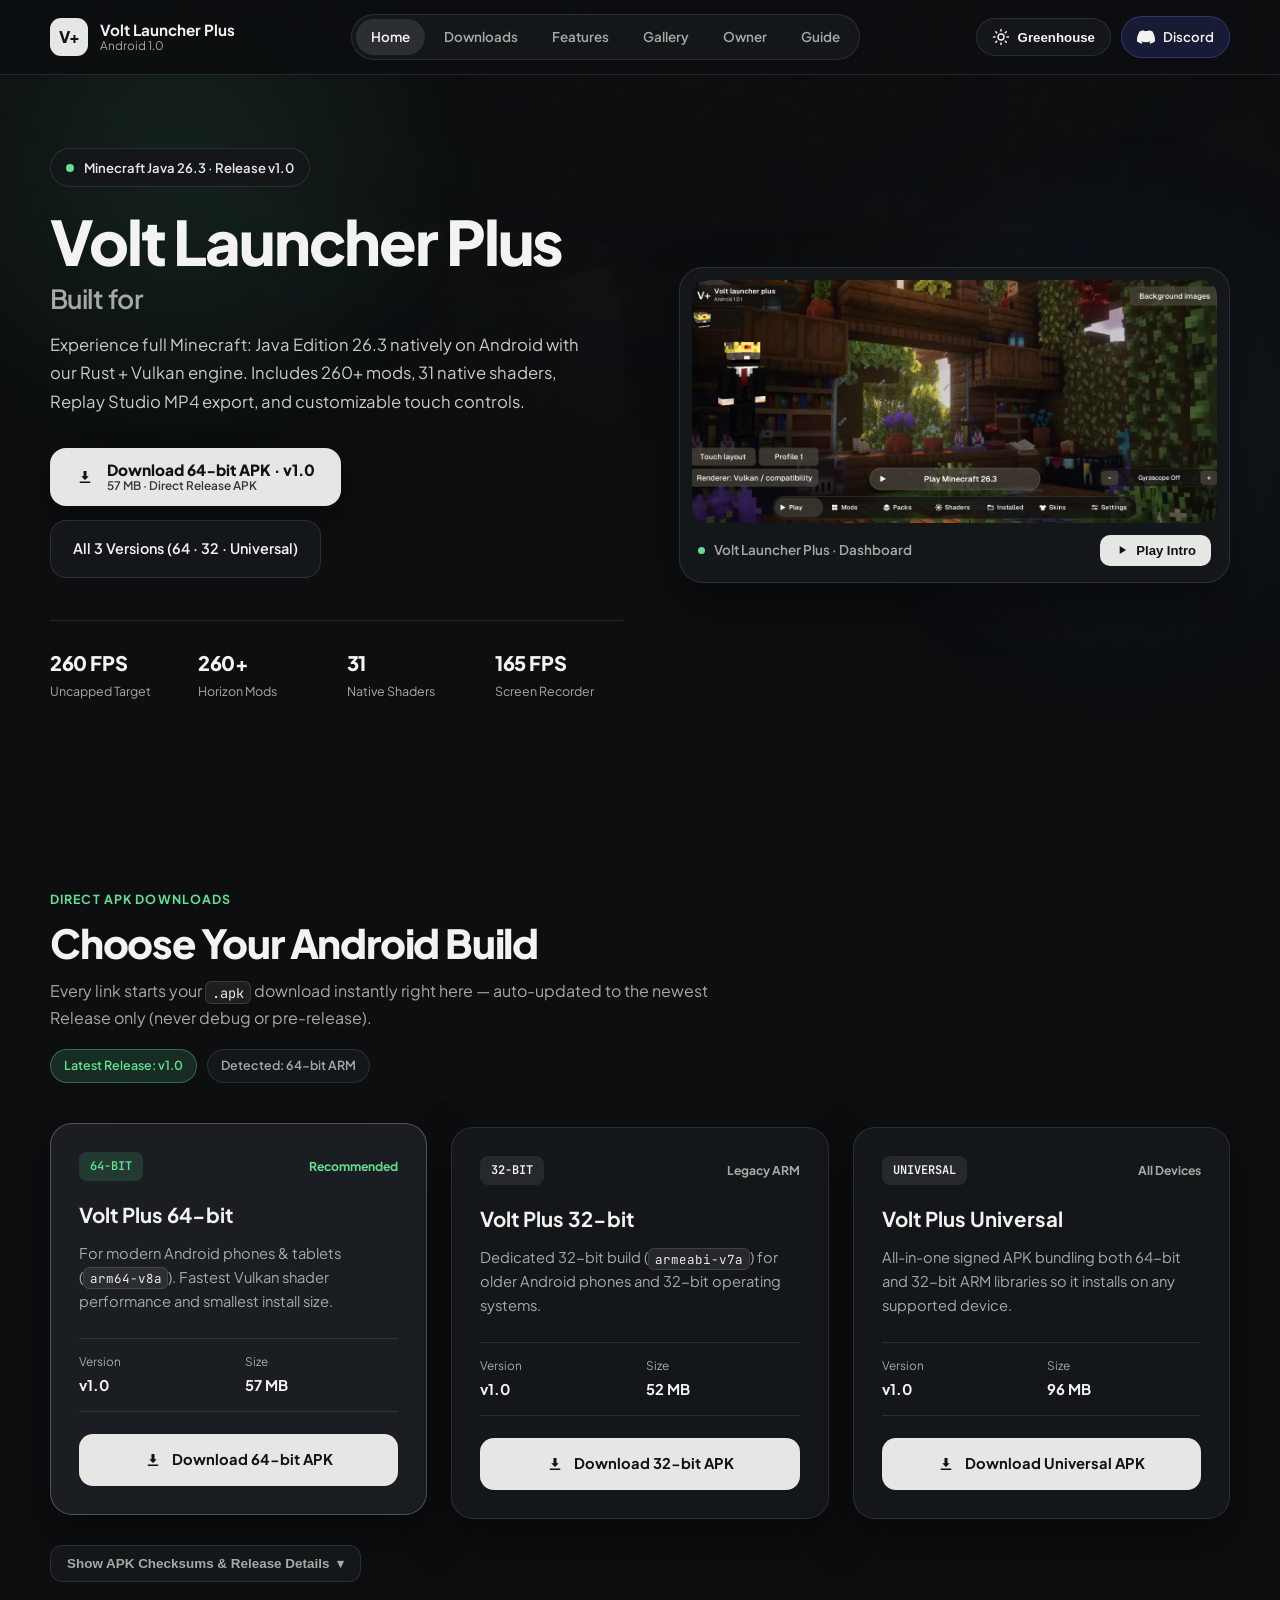
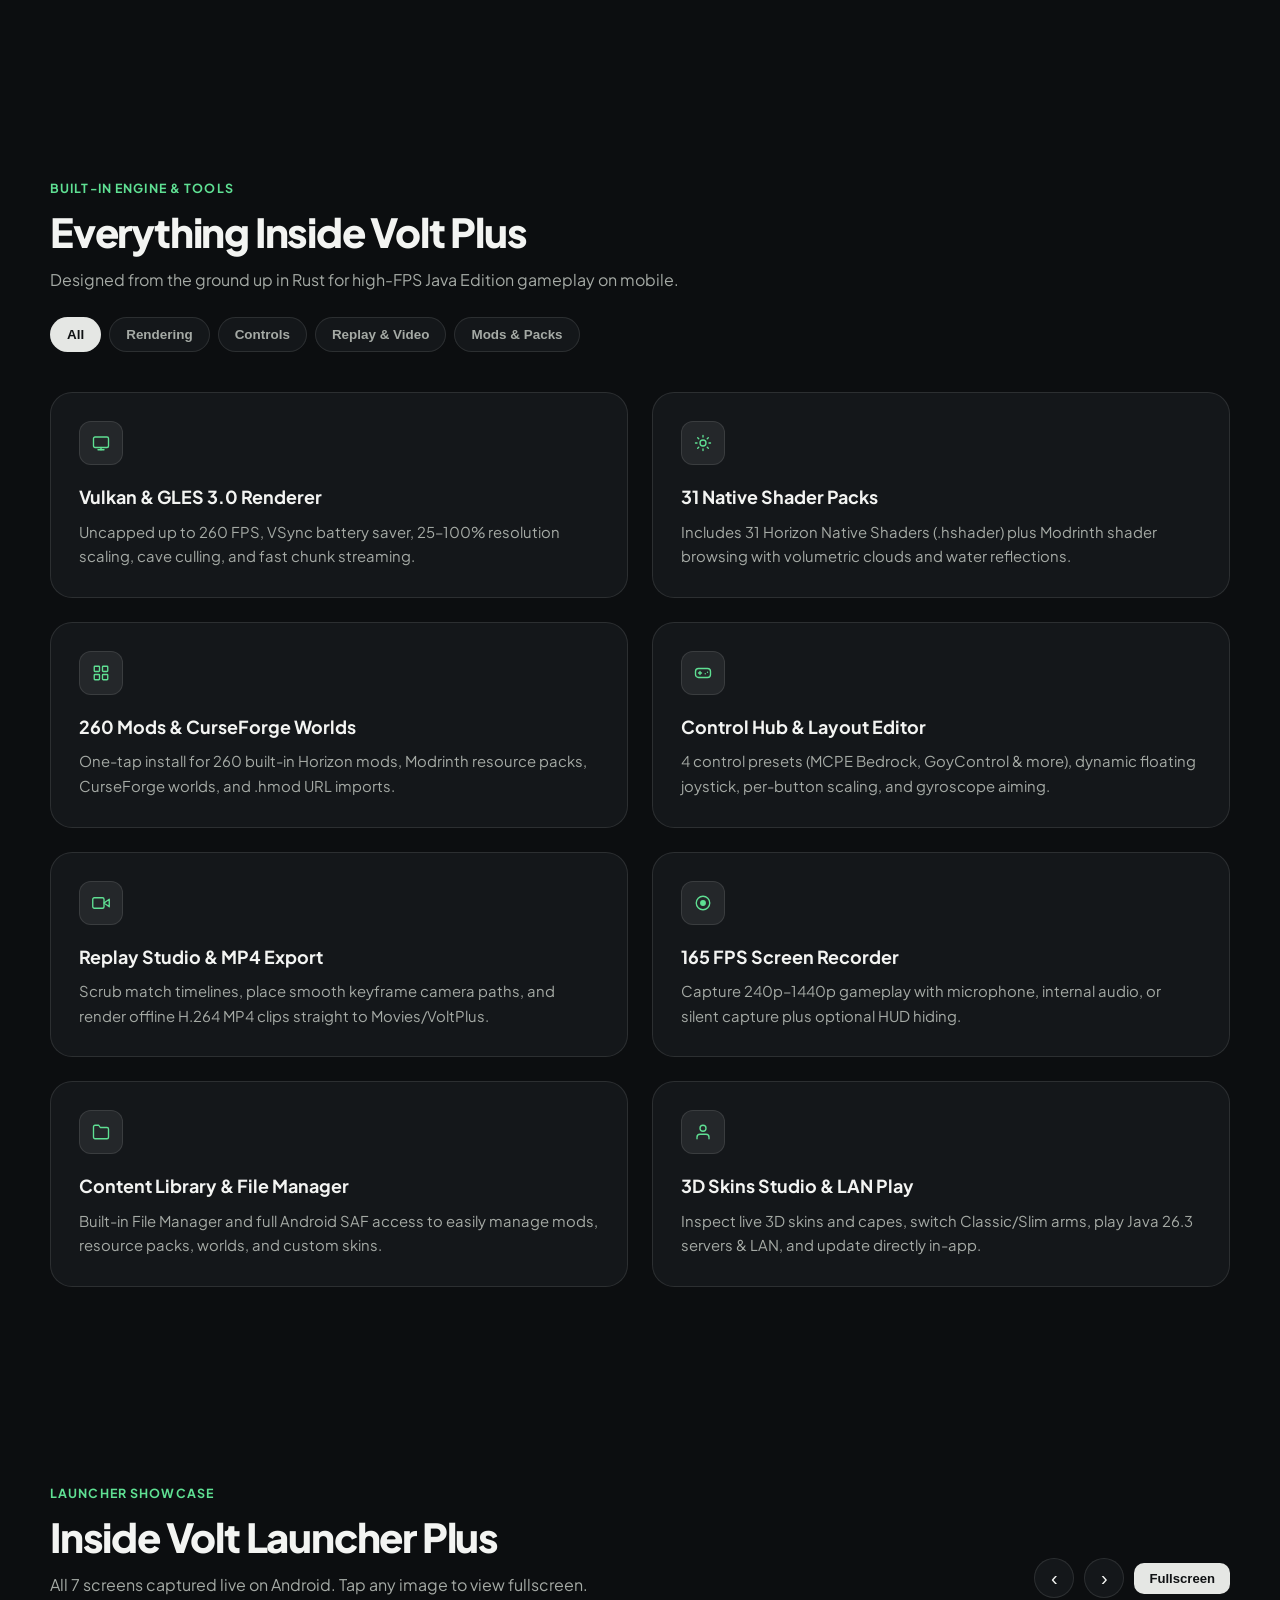
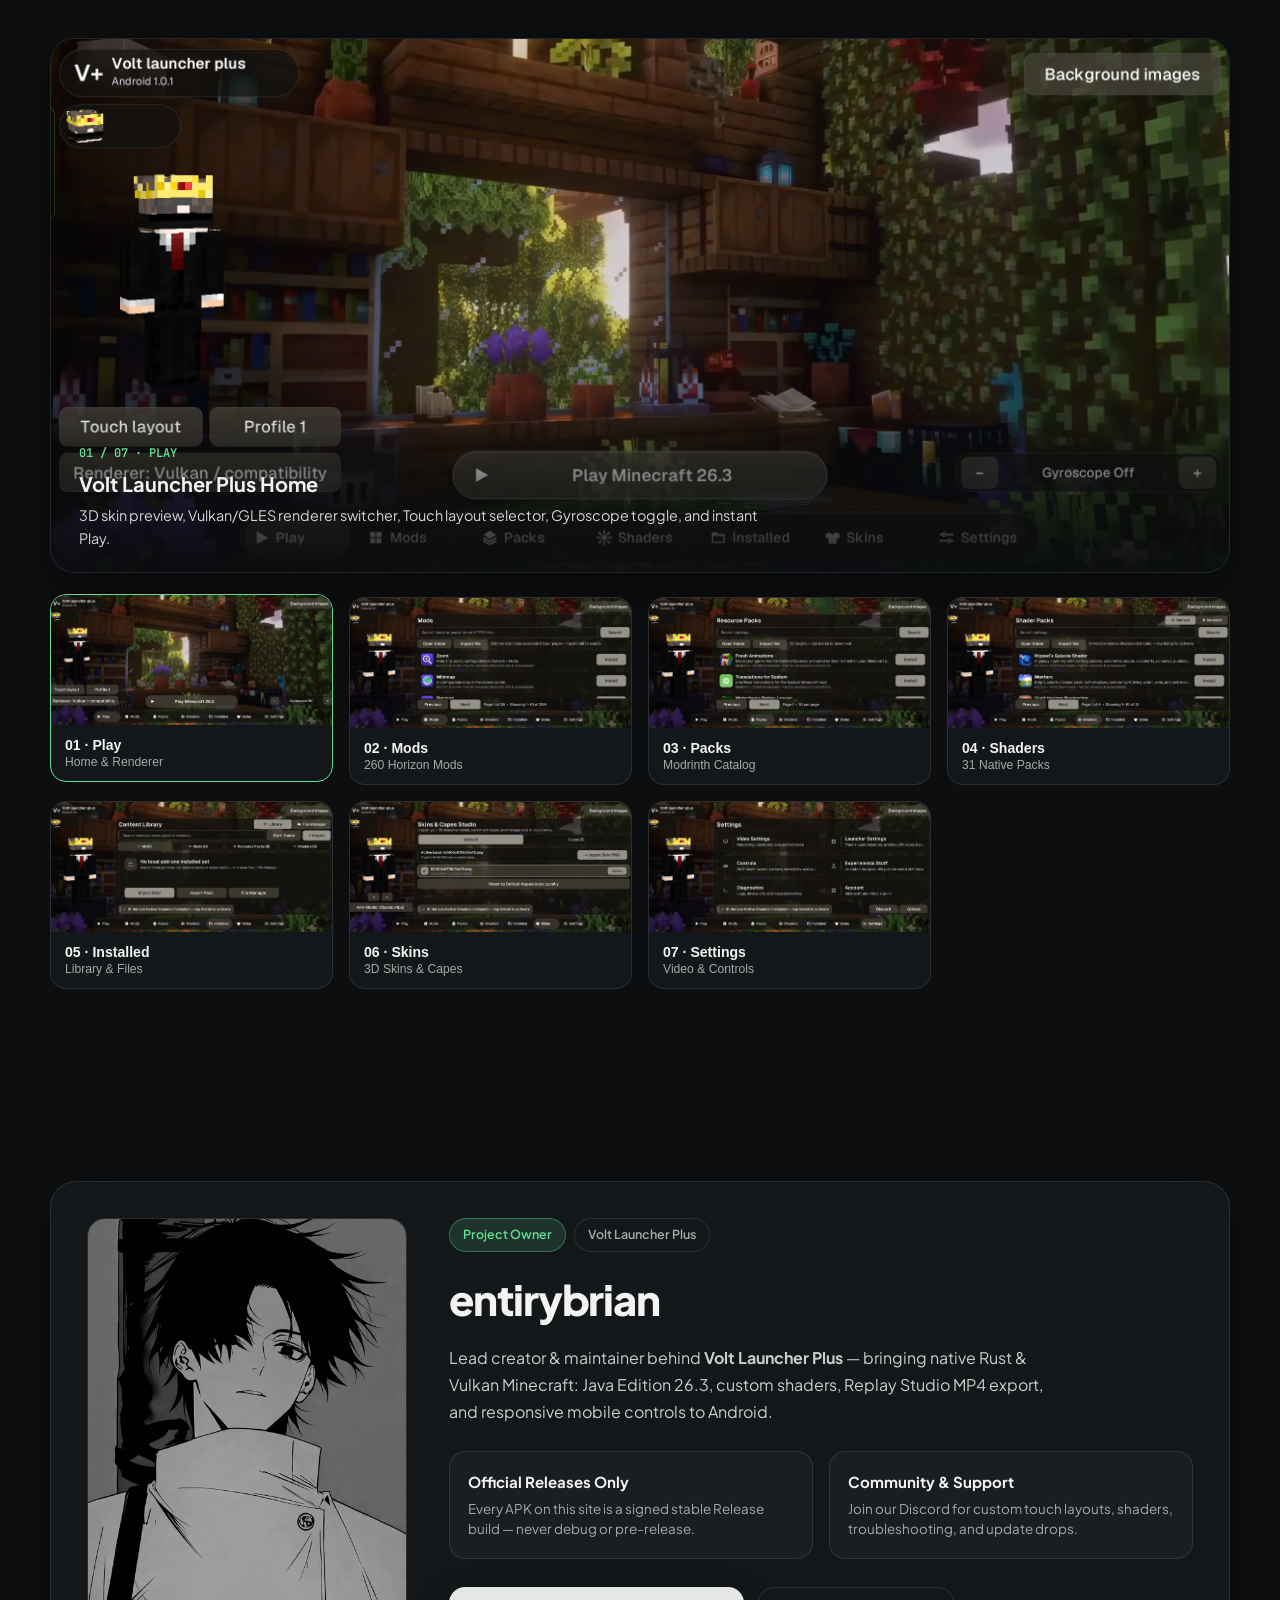
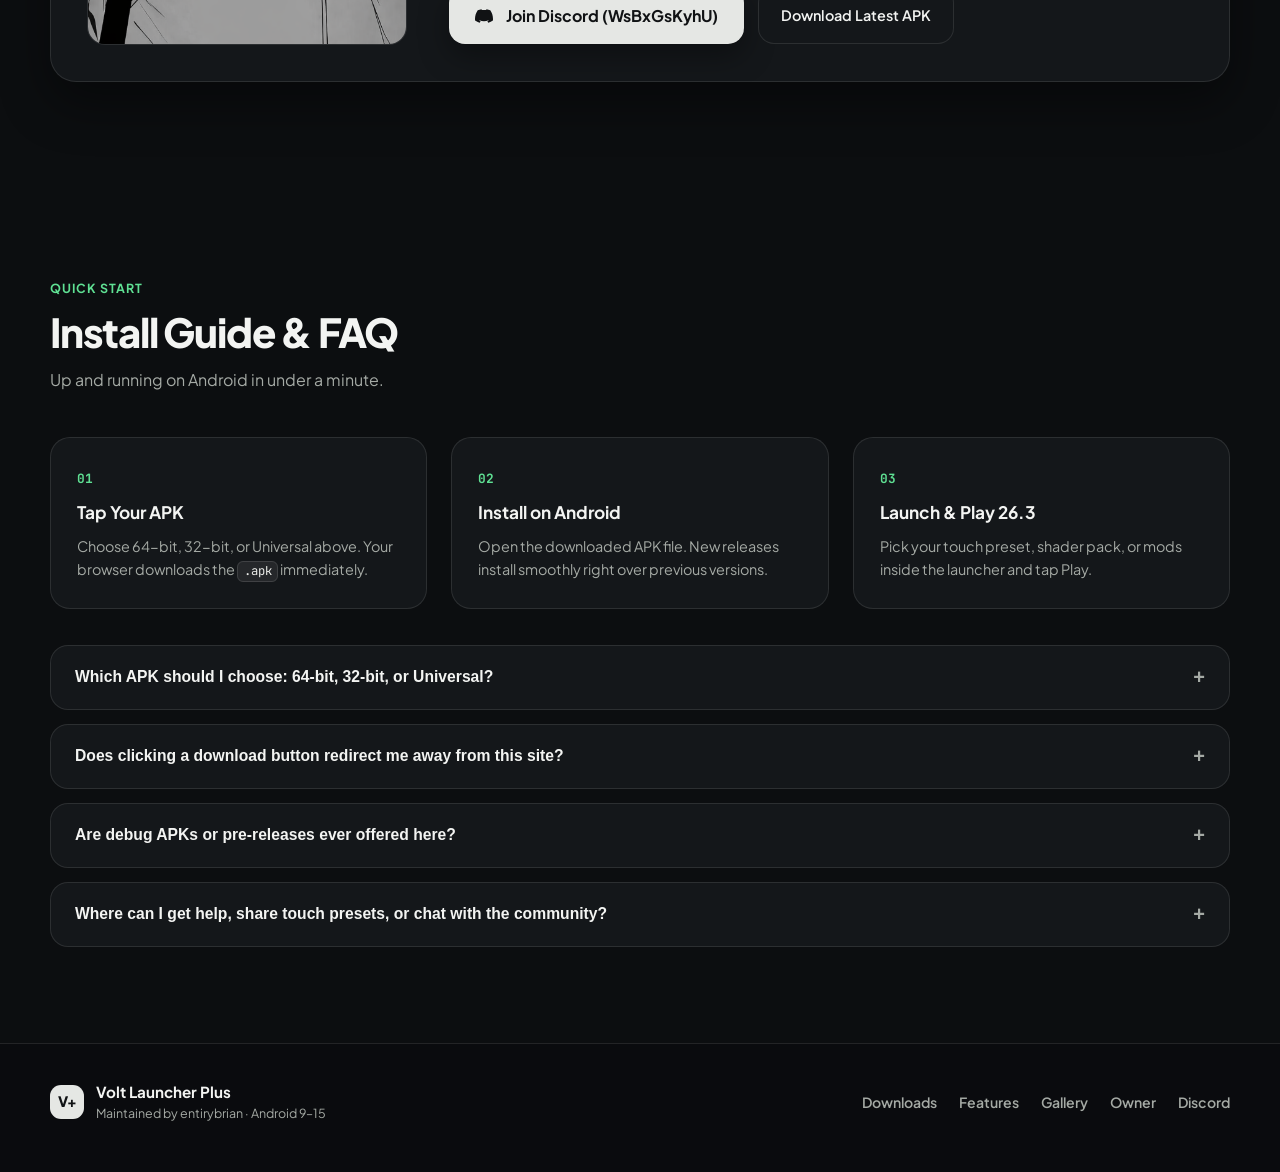
==== commit 52bc63b6: "Volt+ 1.0: remove Camera Overhaul & minimap, fix glint/JEI/sneak, gate V+ overlay Co-authored-by: ar" ====
--- a/website/index.html
+++ b/website/index.html
@@ -42,7 +42,7 @@
         <span class="brand-badge">V+</span>
         <span class="brand-meta">
           <strong>Volt Launcher Plus</strong>
-          <small id="navVersionSub">Android 1.0.1</small>
+          <small id="navVersionSub">Android 1.0</small>
         </span>
       </a>
 
@@ -125,19 +125,19 @@
 
           <div class="hero-metrics">
             <div class="metric reveal" data-delay="60">
-              <strong class="stat-num" data-count="260" data-suffix=" FPS">0</strong>
+              <strong class="stat-num" data-count="260" data-suffix=" FPS">260 FPS</strong>
               <span>Uncapped Target</span>
             </div>
             <div class="metric reveal" data-delay="120">
-              <strong class="stat-num" data-count="260" data-suffix="+">0</strong>
+              <strong class="stat-num" data-count="260" data-suffix="+">260+</strong>
               <span>Horizon Mods</span>
             </div>
             <div class="metric reveal" data-delay="180">
-              <strong class="stat-num" data-count="31" data-suffix="">0</strong>
+              <strong class="stat-num" data-count="31" data-suffix="">31</strong>
               <span>Native Shaders</span>
             </div>
             <div class="metric reveal" data-delay="240">
-              <strong class="stat-num" data-count="165" data-suffix=" FPS">0</strong>
+              <strong class="stat-num" data-count="165" data-suffix=" FPS">165 FPS</strong>
               <span>Screen Recorder</span>
             </div>
           </div>
@@ -190,7 +190,7 @@
             Every link starts your <code>.apk</code> download instantly right here — auto-updated to the newest Release only (never debug or pre-release).
           </p>
           <div class="release-pills-row">
-            <span class="pill-tag active" id="releaseVersionBadge">Latest Release: v1.0.1</span>
+            <span class="pill-tag active" id="releaseVersionBadge">Latest Release: v1.0</span>
             <span class="pill-tag" id="deviceDetectTag">Detecting Device...</span>
           </div>
         </div>
@@ -209,7 +209,7 @@
             <div class="apk-meta">
               <div>
                 <span>Version</span>
-                <strong class="js-ver">v1.0.1</strong>
+                <strong class="js-ver">v1.0</strong>
               </div>
               <div>
                 <span>Size</span>
@@ -243,7 +243,7 @@
             <div class="apk-meta">
               <div>
                 <span>Version</span>
-                <strong class="js-ver">v1.0.1</strong>
+                <strong class="js-ver">v1.0</strong>
               </div>
               <div>
                 <span>Size</span>
@@ -277,7 +277,7 @@
             <div class="apk-meta">
               <div>
                 <span>Version</span>
-                <strong class="js-ver">v1.0.1</strong>
+                <strong class="js-ver">v1.0</strong>
               </div>
               <div>
                 <span>Size</span>
